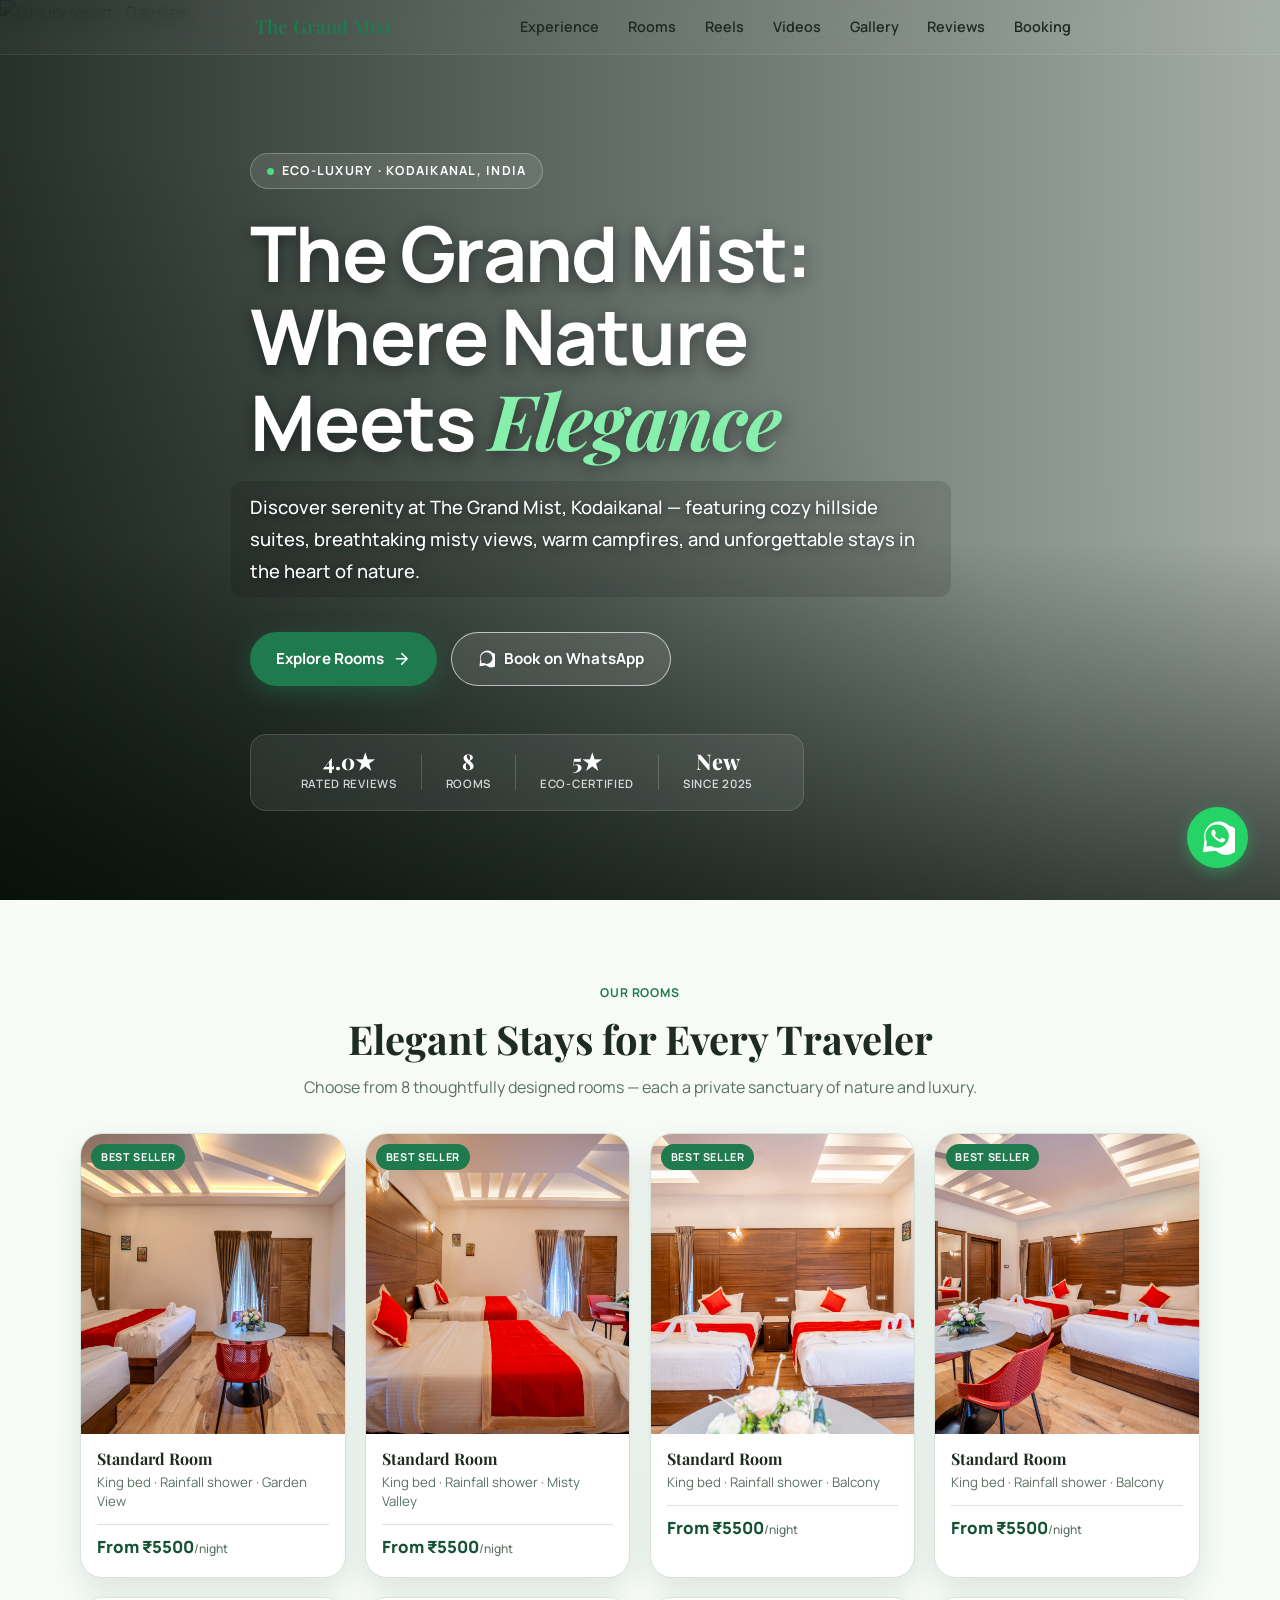
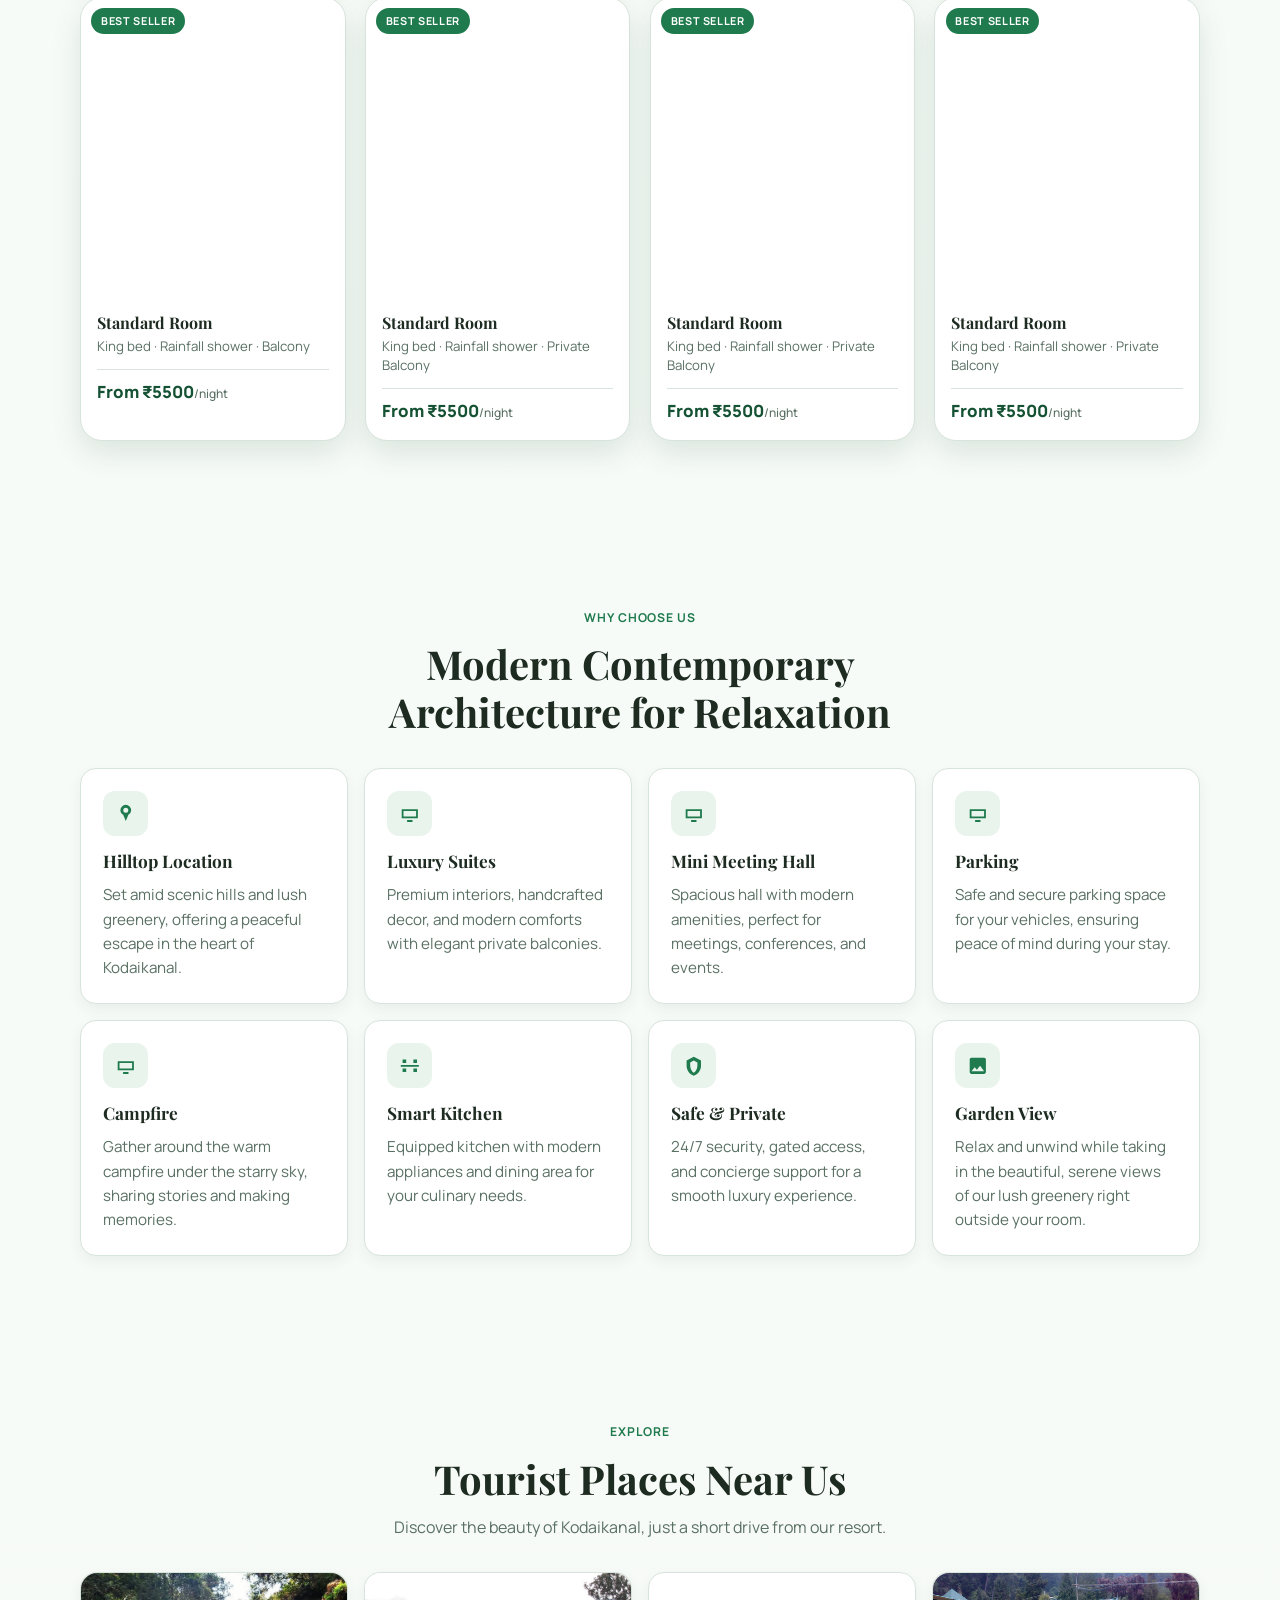
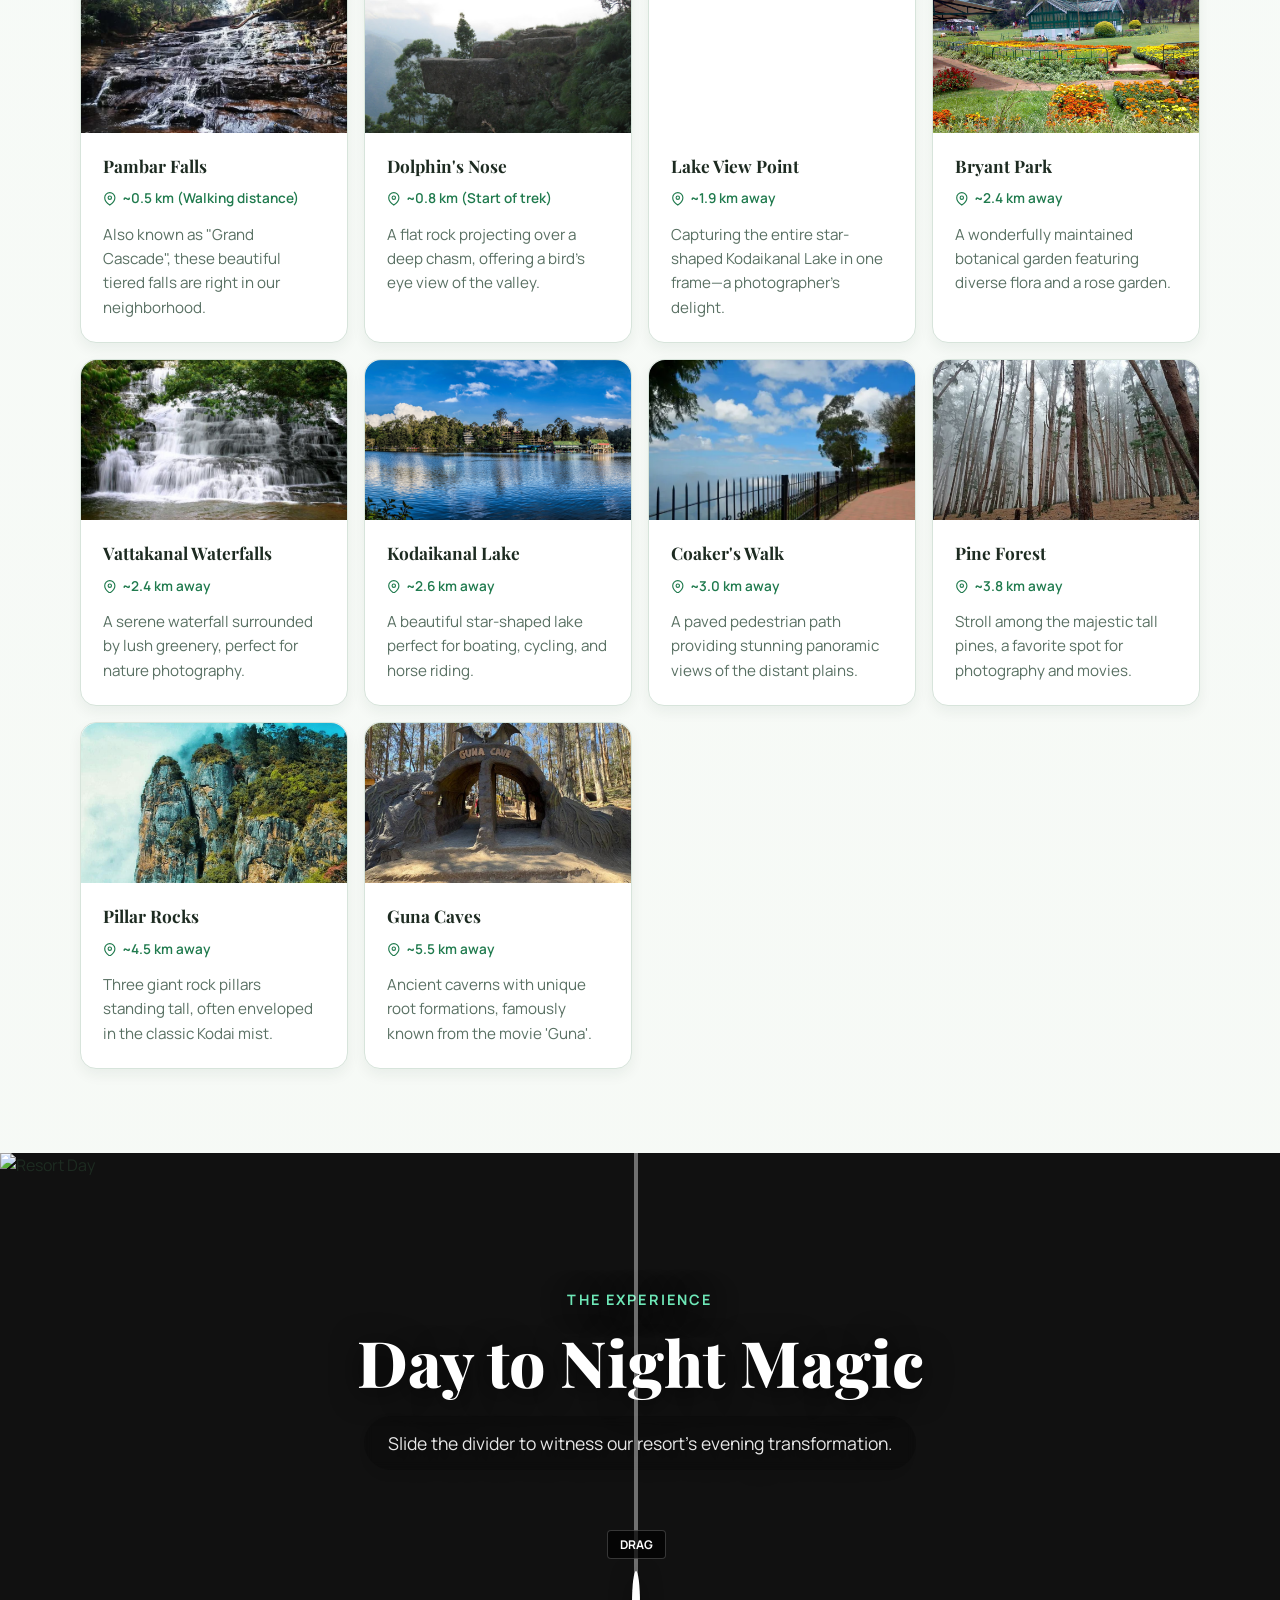
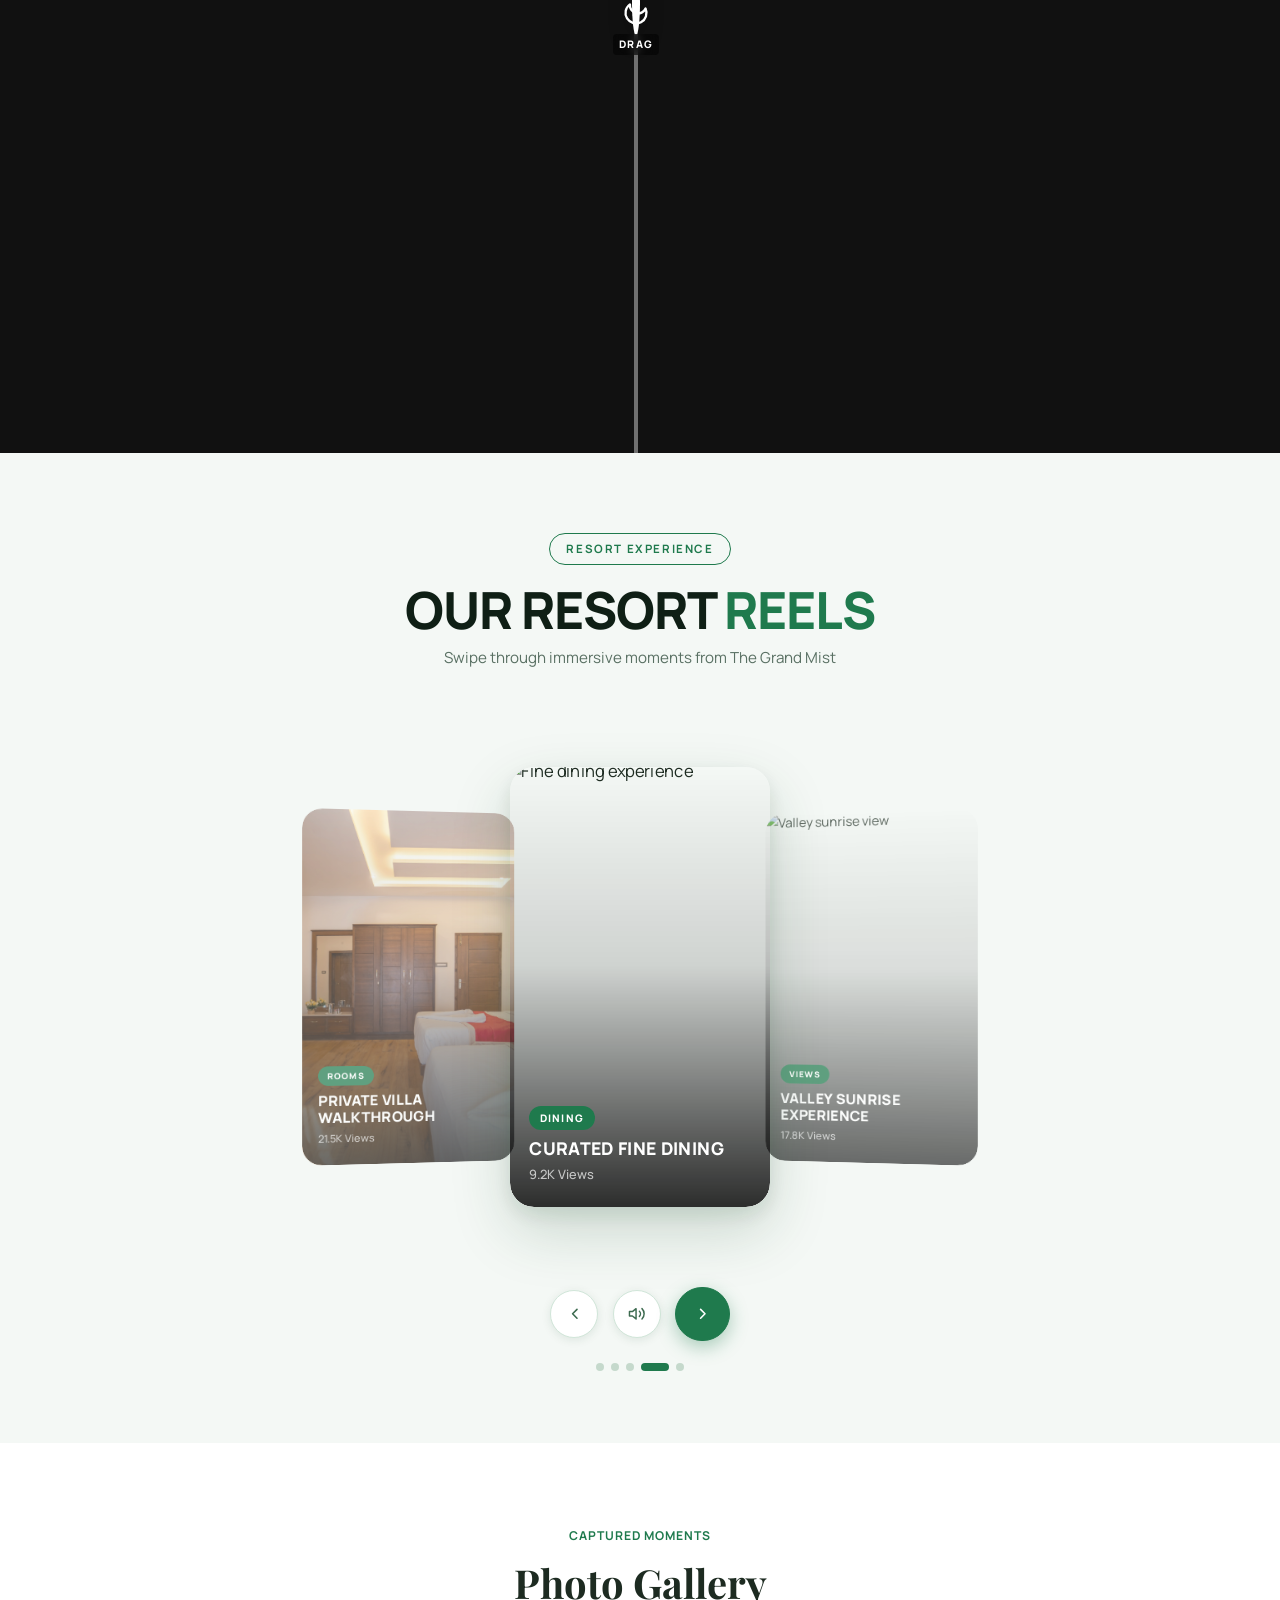
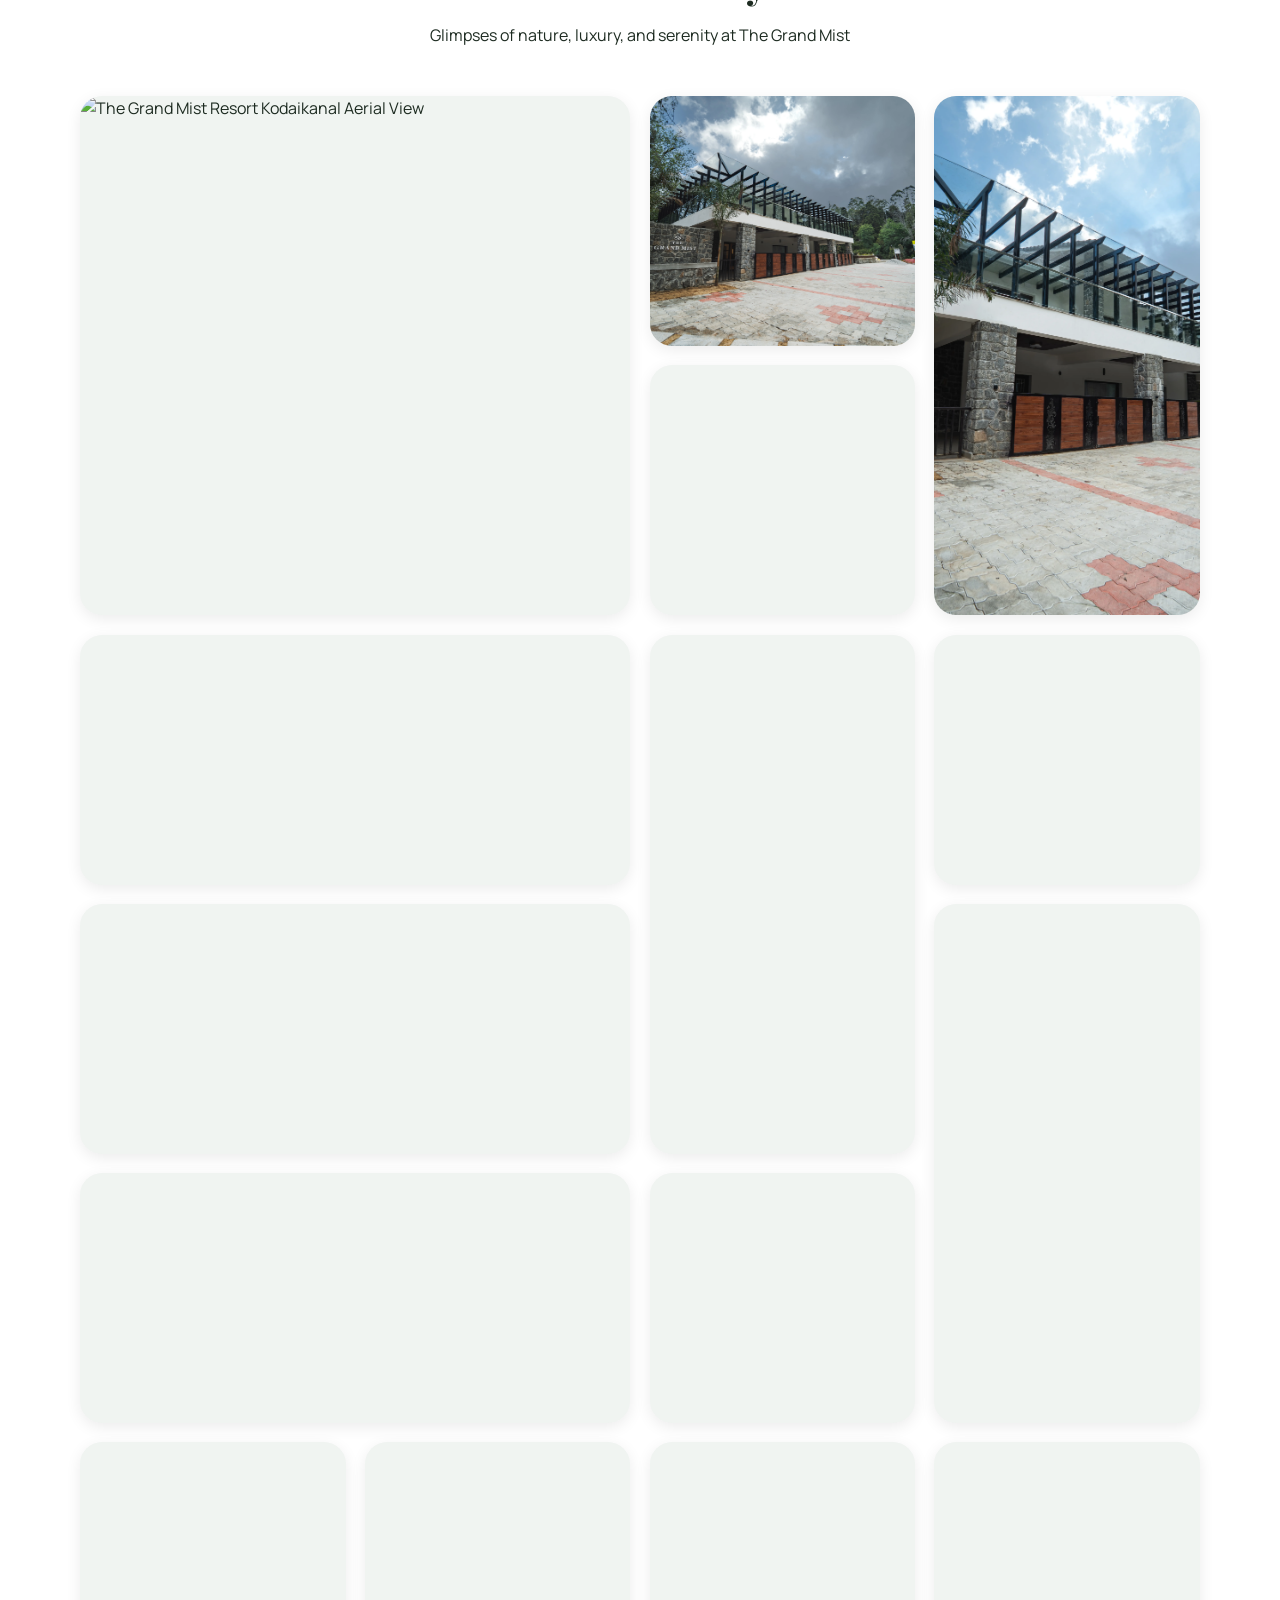
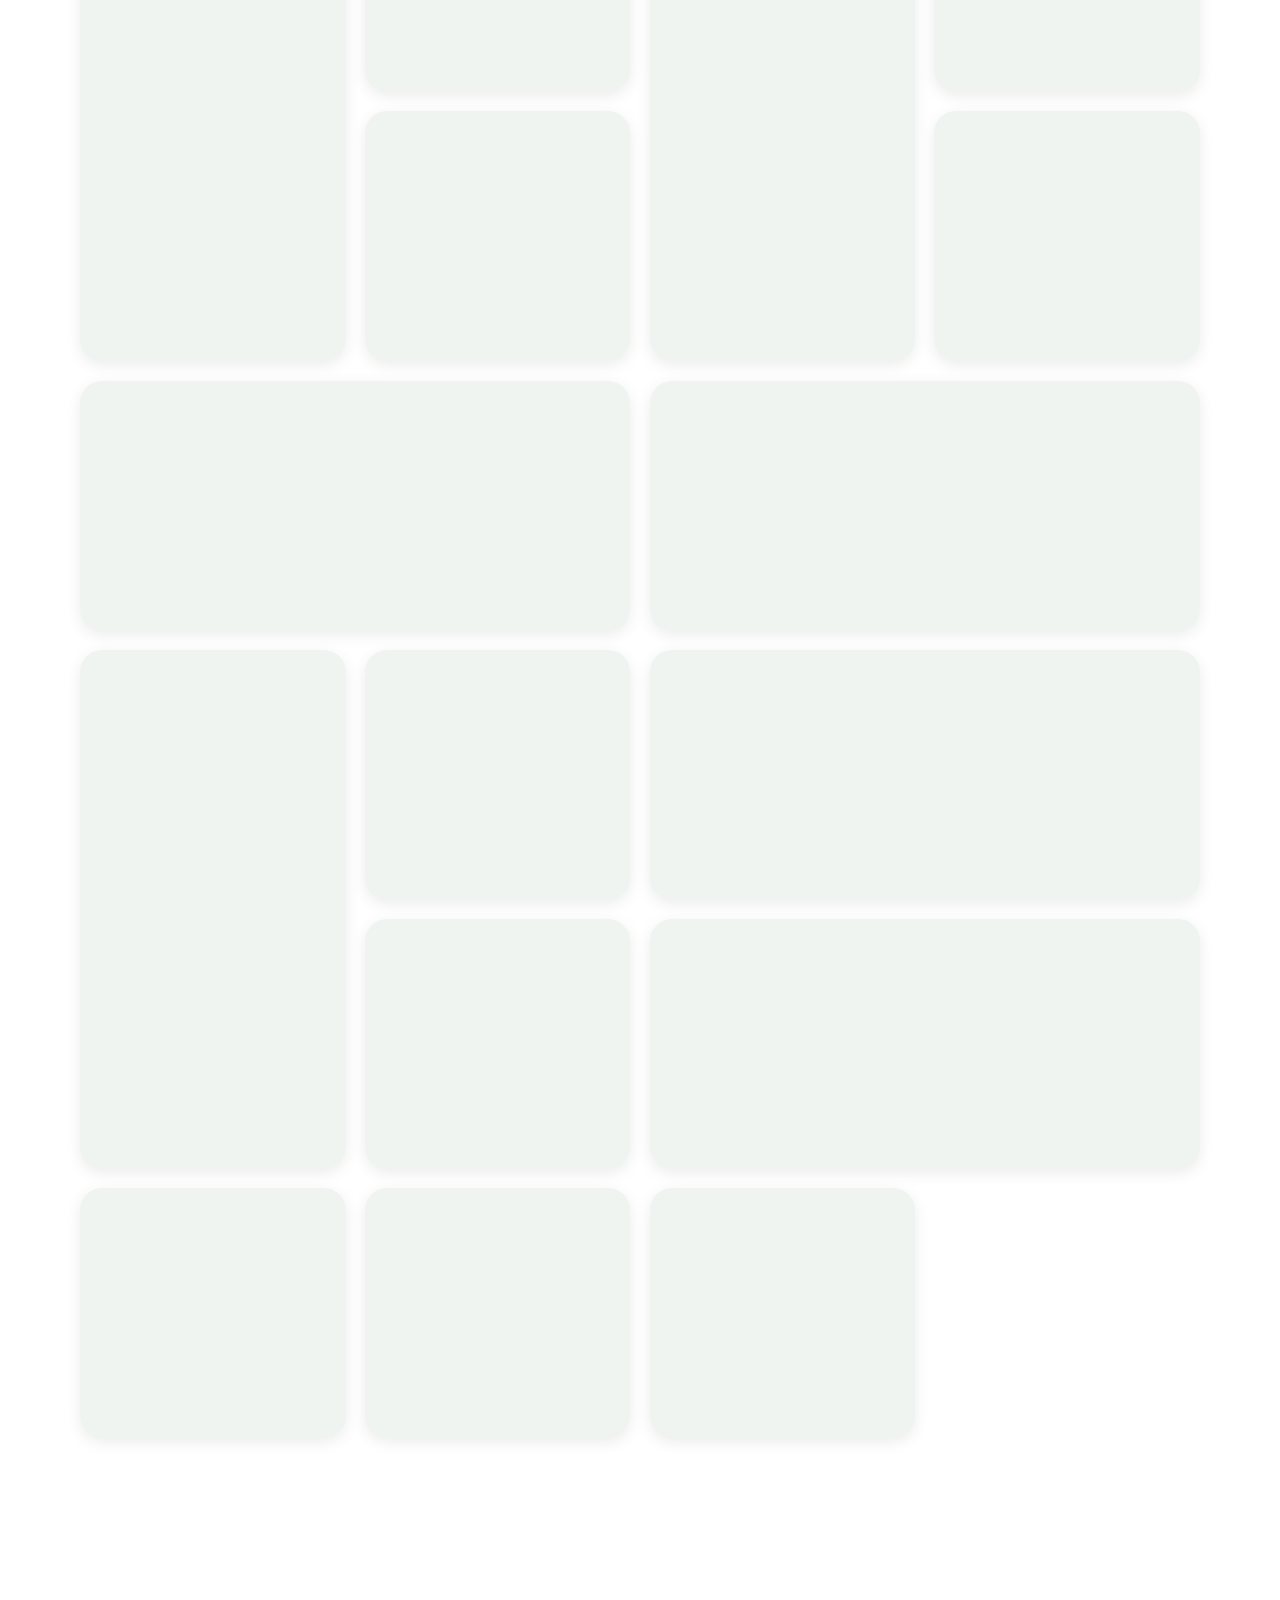
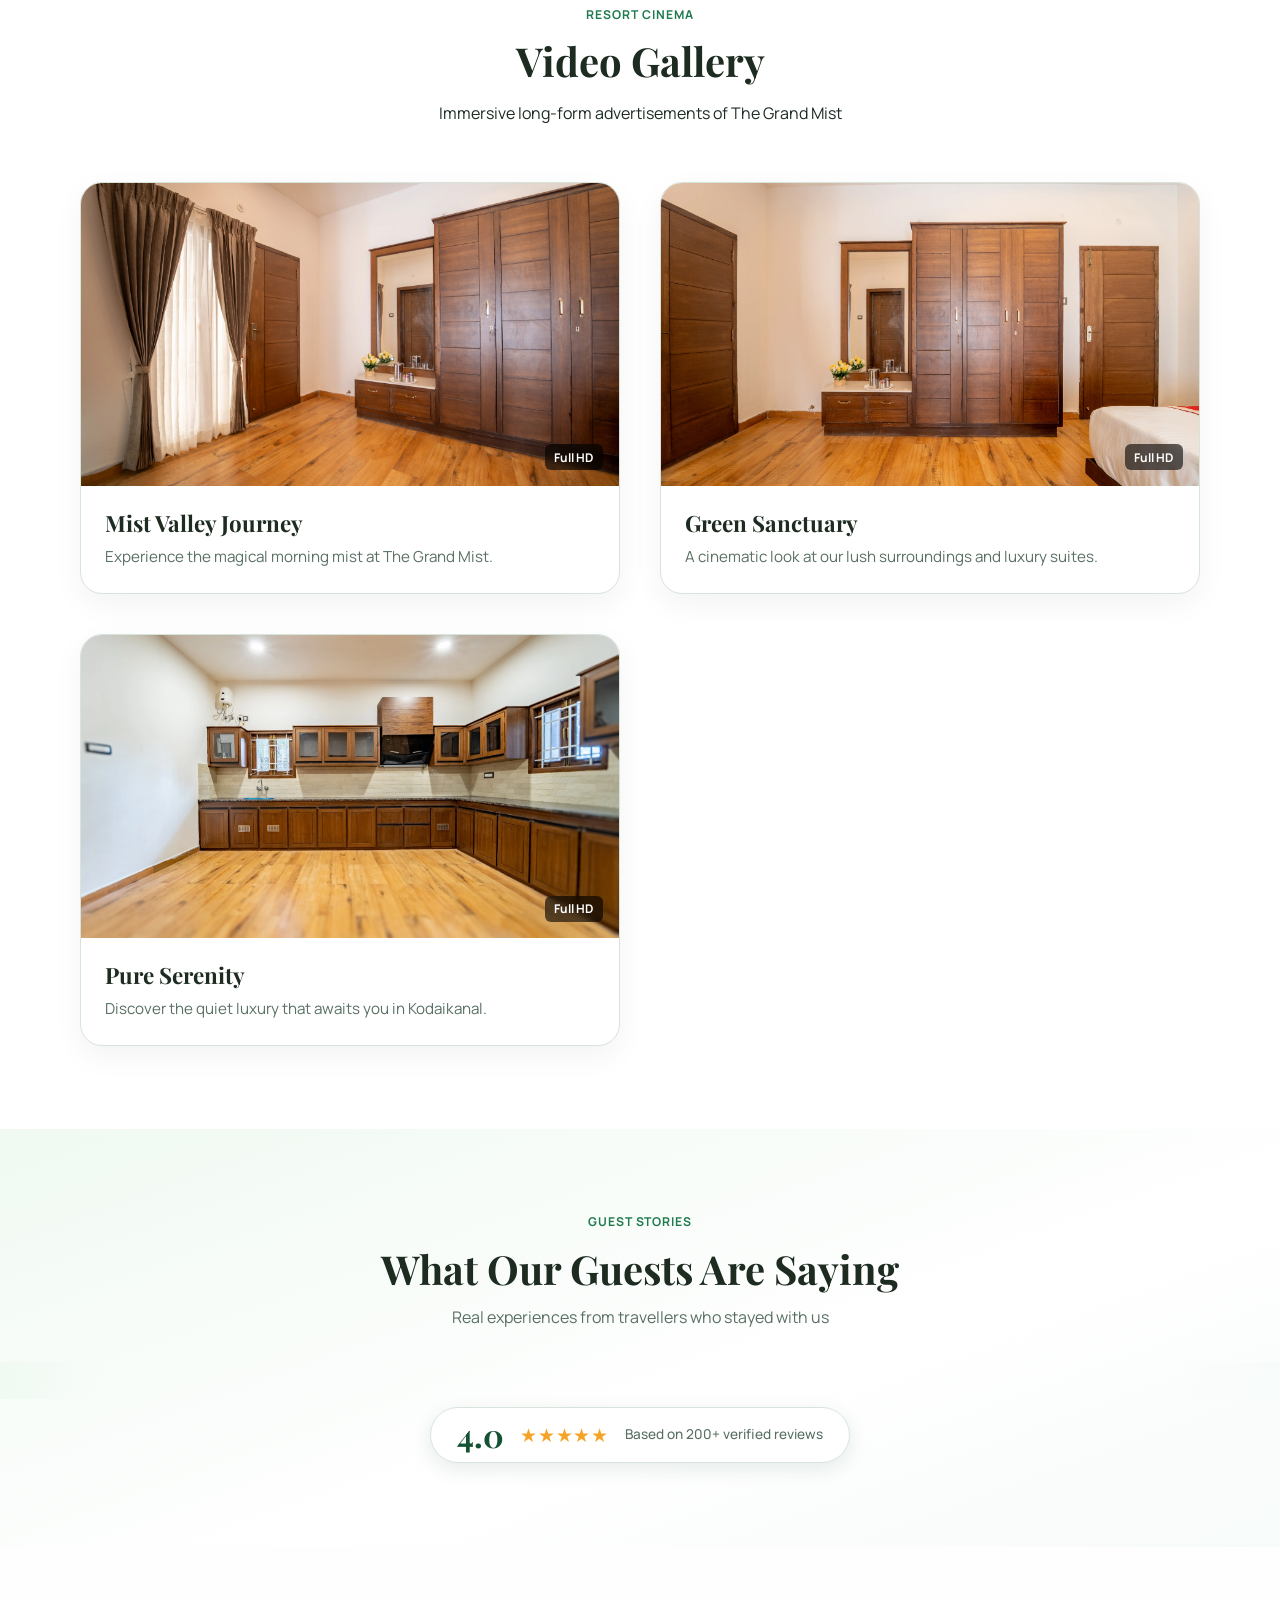
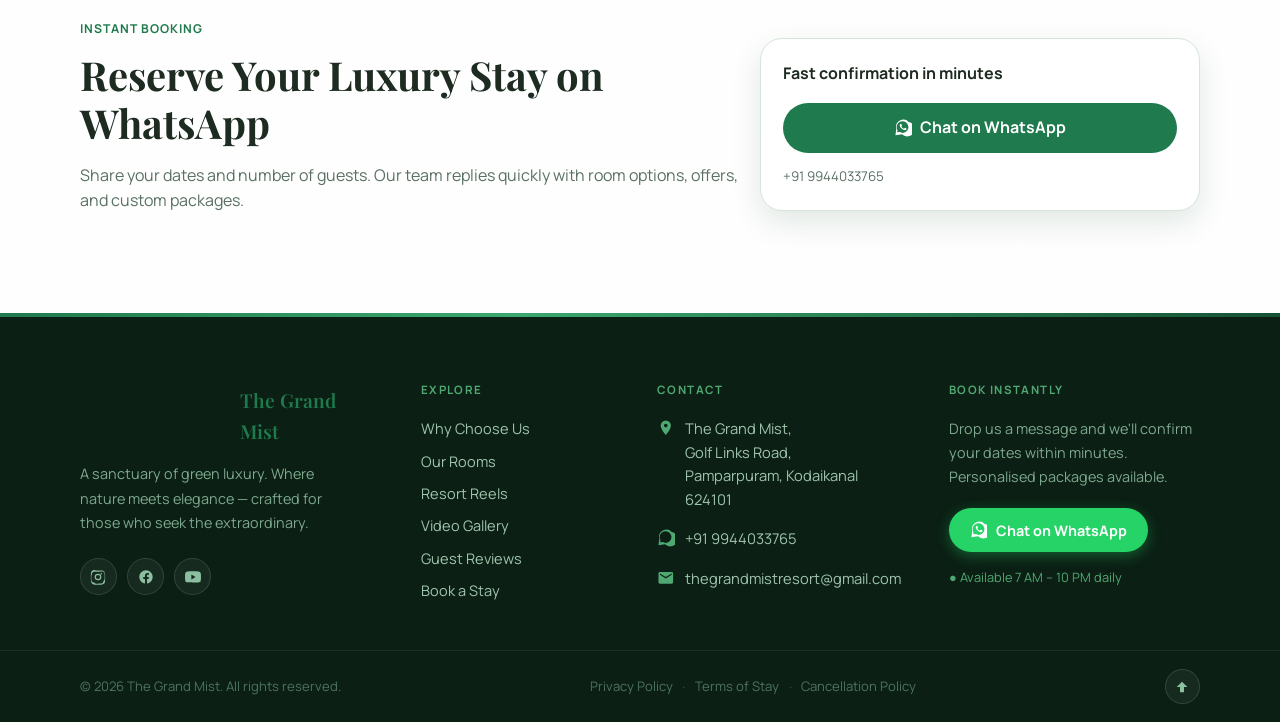
==== index.html @ f8c3c766 "favigon updated" ====
<!DOCTYPE html>
<html lang="en">

<head>
  <!-- Google tag (gtag.js) -->
  <script async src="https://www.googletagmanager.com/gtag/js?id=G-PKPFLFR0WB"></script>
  <script>
    window.dataLayer = window.dataLayer || [];
    function gtag(){dataLayer.push(arguments);}
    gtag('js', new Date());

    gtag('config', 'G-PKPFLFR0WB');
  </script>

  <!-- Favicons -->
  <link rel="apple-touch-icon" sizes="180x180" href="Assets/apple-touch-icon.png" />
  <link rel="icon" type="image/png" sizes="32x32" href="Assets/favicon-32x32.png" />
  <link rel="icon" type="image/png" sizes="16x16" href="Assets/favicon-16x16.png" />
  <link rel="shortcut icon" href="Assets/favicon.ico" />
  <link rel="manifest" href="Assets/site.webmanifest" />

  <meta charset="UTF-8" />
  <meta name="viewport" content="width=device-width, initial-scale=1.0" />
  <title>The Grand Mist | Luxury Eco-Resort in Kodaikanal</title>
  <meta name="description" content="Experience eco-luxury at The Grand Mist, a premium hilltop resort in Kodaikanal. Featuring misty valley views, cozy suites, and serene nature escapes. Book your stay today." />
  <meta name="keywords" content="luxury resort Kodaikanal, eco-luxury stay, hilltop resort India, The Grand Mist Kodaikanal, misty valley views, family resort Kodaikanal, best resort for couples" />
  <link rel="canonical" href="https://thegrandmist.com/" />

  <!-- Open Graph / Facebook -->
  <meta property="og:type" content="website" />
  <meta property="og:url" content="https://thegrandmist.com/" />
  <meta property="og:title" content="The Grand Mist | Luxury Eco-Resort in Kodaikanal" />
  <meta property="og:description" content="Experience eco-luxury at The Grand Mist, Kodaikanal. Misty valley views, cozy suites, and serene nature escapes." />
  <meta property="og:image" content="https://thegrandmist.com/Assets/home.JPG" />

  <!-- Twitter -->
  <meta property="twitter:card" content="summary_large_image" />
  <meta property="twitter:url" content="https://thegrandmist.com/" />
  <meta property="twitter:title" content="The Grand Mist | Luxury Eco-Resort in Kodaikanal" />
  <meta property="twitter:description" content="Experience eco-luxury at The Grand Mist, Kodaikanal. Misty valley views, cozy suites, and serene nature escapes." />
  <meta property="twitter:image" content="https://thegrandmist.com/Assets/home.JPG" />

  <!-- Structured Data: Resort -->
  <script type="application/ld+json">
  {
    "@context": "https://schema.org",
    "@type": "Resort",
    "name": "The Grand Mist",
    "image": "https://thegrandmist.com/Assets/home.JPG",
    "description": "Luxury eco-resort in Kodaikanal featuring misty valley views and cozy suites.",
    "address": {
      "@type": "PostalAddress",
      "streetAddress": "Golf Links Road, Pamparpuram",
      "addressLocality": "Kodaikanal",
      "addressRegion": "Tamil Nadu",
      "postalCode": "624101",
      "addressCountry": "IN"
    },
    "geo": {
      "@type": "GeoCoordinates",
      "latitude": 10.2312, 
      "longitude": 77.4937
    },
    "url": "https://thegrandmist.com/",
    "telephone": "+919944033765",
    "priceRange": "₹₹₹",
    "starRating": {
      "@type": "Rating",
      "ratingValue": "4.0"
    }
  }
  </script>

  <link rel="preconnect" href="https://fonts.googleapis.com" />
  <link rel="preconnect" href="https://fonts.gstatic.com" crossorigin />
  <!-- Preload critical assets -->
  <link rel="preload"
    href="https://fonts.googleapis.com/css2?family=Playfair+Display:wght@500;600;700&family=Manrope:wght@400;500;600;700&display=swap"
    as="style" />
  <link rel="preload" href="Assets/home.webp" as="image" imagesrcset="Assets/home-mobile.webp 600w, Assets/home.webp 1920w" imagesizes="100vw" fetchpriority="high" />
  <link
    href="https://fonts.googleapis.com/css2?family=Playfair+Display:wght@500;600;700&family=Manrope:wght@400;500;600;700&display=swap"
    rel="stylesheet" />
  <link rel="stylesheet" href="styles.css?v=1.1" />
</head>

<body>
  <!-- ===== /STICKY NAV ===== -->
  <!-- ===== STICKY NAV ===== -->
  <nav class="site-nav" id="siteNav" aria-label="Main navigation">
    <div class="container nav-inner">
      <a class="brand" href="#home">
        <div class="brand-mark">
          <picture>
            <source srcset="Assets/greenlogo.webp" type="image/webp">
            <img src="Assets/greenlogo.png" alt="The Grand Mist Logo" width="48" height="48">
          </picture>
        </div>
        <span class="brand-text">The Grand Mist</span>
      </a>
      <ul class="nav-links" id="navLinks">
        <li><a href="#features">Experience</a></li>
        <li><a href="#rooms">Rooms</a></li>
        <li><a href="#reels">Reels</a></li>
        <li><a href="#video-gallery">Videos</a></li>
        <li><a href="#gallery">Gallery</a></li>
        <li><a href="#reviews">Reviews</a></li>
        <li><a href="#booking">Booking</a></li>
      </ul>
      <div class="nav-actions">
        <button class="menu-toggle" id="menuToggle" aria-label="Open menu" aria-expanded="false">
          <span></span><span></span><span></span>
        </button>
      </div>
    </div>
  </nav>
  <!-- ===== /STICKY NAV ===== -->

  <header class="site-header" id="home">
    <section class="hero">
      <!-- Layered cinematic overlays -->
      <div class="hero-overlay-base"></div>
      <div class="hero-overlay-vignette"></div>

      <!-- Background Container -->
      <div class="hero-bg-container">
        <picture>
          <source media="(max-width: 600px)" srcset="Assets/home-mobile.webp" type="image/webp">
          <source srcset="Assets/home.webp" type="image/webp">
          <img class="hero-image" src="Assets/home.JPG" alt="Luxury resort - Day view" width="1920" height="1080"
            fetchpriority="high" decoding="async" />
        </picture>
      </div>

      <!-- Centered content -->
      <div class="container hero-content">

        <!-- Badge pill -->
        <div class="hero-badge" data-animate="fade-up" style="--delay:0s">
          <span class="hero-badge-dot"></span>
          Eco-Luxury · Kodaikanal, India
        </div>

        <!-- Headline -->
        <h1 data-animate="fade-up" style="--delay:0.12s">
          The Grand Mist: Where Nature<br>Meets <em>Elegance</em>
        </h1>

        <!-- Subheading -->
        <p class="hero-sub" data-animate="fade-up" style="--delay:0.24s">
          Discover serenity at The Grand Mist, Kodaikanal — featuring cozy hillside suites, breathtaking misty views,
          warm campfires, and unforgettable stays in the heart of nature.
        </p>

        <!-- CTAs -->
        <div class="hero-actions" data-animate="fade-up" style="--delay:0.36s">
          <a class="hero-btn hero-btn-primary" href="#rooms">
            Explore Rooms
            <svg viewBox="0 0 20 20" aria-hidden="true">
              <path d="M4 10h12M10 4l6 6-6 6" stroke="currentColor" stroke-width="1.8" stroke-linecap="round"
                stroke-linejoin="round" fill="none" />
            </svg>
          </a>
          <a class="hero-btn hero-btn-ghost"
            href="https://wa.me/919944033765?text=Hello%2C%20please%20share%20resort%20packages." target="_blank"
            rel="noopener noreferrer">
            <svg viewBox="0 0 24 24" aria-hidden="true">
              <path
                d="M20 4a10 10 0 0 0-16.9 9.3L2 22l8.9-1.1A10 10 0 1 0 20 4Zm-8 15a8 8 0 0 1-4.1-1.1l-.3-.2-3.3.4.4-3.2-.2-.3A8 8 0 1 1 12 19Z"
                fill="currentColor" />
            </svg>
            Book on WhatsApp
          </a>
        </div>

        <!-- Trust stats strip -->
        <div class="hero-stats" data-animate="fade-up" style="--delay:0.48s">
          <div class="hero-stat">
            <strong>4.0★</strong>
            <span>Rated Reviews</span>
          </div>
          <div class="hero-stat-divider"></div>
          <div class="hero-stat">
            <strong>8</strong>
            <span>Rooms</span>
          </div>
          <div class="hero-stat-divider"></div>
          <div class="hero-stat">
            <strong>5★</strong>
            <span>Eco-Certified</span>
          </div>
          <div class="hero-stat-divider"></div>
          <div class="hero-stat">
            <strong>New</strong>
            <span>Since 2025</span>
          </div>
        </div>
      </div>

      <!-- Scroll indicator -->
      <div class="hero-scroll" aria-hidden="true">
        <span class="scroll-line"></span>
        <span class="scroll-label">Scroll</span>
      </div>
    </section>
  </header>


  <main>
    <section class="section" id="rooms">
      <div class="container">
        <div class="section-heading">
          <p class="eyebrow green">Our Rooms</p>
          <h2>Elegant Stays for Every Traveler</h2>
          <p class="rooms-sub">Choose from 8 thoughtfully designed rooms — each a private sanctuary of nature and
            luxury.</p>
        </div>
        <div class="room-grid">

          <!-- Card 1 -->
          <article class="room-card" tabindex="0" role="button" aria-label="View Standard Room details"
            data-room='{"id":"1","name":"Standard Room","badge":"Best Seller","view":"Garden View · Ground Floor","price":"₹5500","desc":"A soothing retreat featuring premium interiors and handcrafted decor. Step out onto your private patio with a morning cup of tea as nature serenades you.","img":"Assets/ROOM 1/PIC .webp","extraImgs":["Assets/ROOM 2/PIC -10.webp"],"facilities":["King Bed","Rainfall Shower","Free Wi-Fi","Flat Screen TV","24h Room Service"],"guests":"2 Adults"}'>
            <div class="room-thumb">
              <img src="Assets/ROOM 1/PIC .webp" alt="Standard Room with Garden View at The Grand Mist Kodaikanal" width="400" height="300" loading="lazy"
                decoding="async" />
              <span class="room-badge">Best Seller</span>
              <div class="room-hover-cta">View Details →</div>
            </div>
            <div class="room-content">
              <h3>Standard Room</h3>
              <p>King bed · Rainfall shower · Garden View </p>
              <div class="room-footer"><span class="room-price">From ₹5500<small>/night</small></span></div>
            </div>
          </article>

          <!-- Card 2 -->
          <article class="room-card" tabindex="0" role="button" aria-label="View Standard Room details"
            data-room='{"id":"2","name":"Standard Room","badge":"Best Seller","view":"Misty Valley","price":"₹5500","desc":"Wake to golden light and serene surroundings. This room features premium bedding, a sumptuous king bed, and curated local artwork on every wall.","img":"Assets/ROOM 1/PIC -2.webp","extraImgs":["Assets/ROOM 2/PIC -11.webp"],"facilities":["King Bed","Rainfall Shower","Free Wi-Fi","Flat Screen TV","24h Room Service"],"guests":"2 Adults"}'>
            <div class="room-thumb">
              <img src="Assets/ROOM 1/PIC -2.webp" alt="Luxury Standard Room with Misty Valley View at The Grand Mist" width="400" height="300" loading="lazy"
                decoding="async" />
              <span class="room-badge">Best Seller</span>
              <div class="room-hover-cta">View Details →</div>
            </div>
            <div class="room-content">
              <h3>Standard Room</h3>
              <p>King bed · Rainfall shower · Misty Valley</p>
              <div class="room-footer"><span class="room-price">From ₹5500<small>/night</small></span></div>
            </div>
          </article>

          <!-- Card 3 -->
          <article class="room-card" tabindex="0" role="button" aria-label="View Standard Room details"
            data-room='{"id":"3","name":"Standard Room","badge":"Best Seller","view":"Mountain View","price":"₹5500","desc":"Our signature luxury retreat. A sprawling room with a separate living area and a private balcony — designed to offer the ultimate in relaxation and comfort.","img":"Assets/ROOM 1/PIC -3.webp","extraImgs":["Assets/ROOM 2/PIC -12.webp"],"facilities":["King Bed","Rainfall Shower","Free Wi-Fi","Flat Screen TV","24h Room Service","Balcony"],"guests":"2 Adults"}'>
            <div class="room-thumb">
              <img src="Assets/ROOM 1/PIC -3.webp" alt="Standard Room with Balcony and Mountain View at The Grand Mist" width="400" height="300" loading="lazy"
                decoding="async" />
              <span class="room-badge">Best Seller</span>
              <div class="room-hover-cta">View Details →</div>
            </div>
            <div class="room-content">
              <h3>Standard Room</h3>
              <p>King bed · Rainfall shower · Balcony</p>
              <div class="room-footer"><span class="room-price">From ₹5500<small>/night</small></span></div>
            </div>
          </article>

          <!-- Card 4 -->
          <article class="room-card" tabindex="0" role="button" aria-label="View Standard Room details"
            data-room='{"id":"4","name":"Standard Room","badge":"Best Seller","view":"Mountain View","price":"₹5500","desc":"Nestled in a serene corner of the resort, this room features elegant wooden interiors and a private balcony to bring you closer to nature.","img":"Assets/ROOM 1/PIC -4.webp","extraImgs":["Assets/ROOM 2/PIC -13.webp"],"facilities":["King Bed","Rainfall Shower","Free Wi-Fi","Flat Screen TV","24h Room Service","Balcony"],"guests":"2 Adults"}'>
            <div class="room-thumb">
              <img src="Assets/ROOM 1/PIC -4.webp" alt="Cozy Standard Room with Mountain View at The Grand Mist Resort" width="400" height="300" loading="lazy"
                decoding="async" />
              <span class="room-badge">Best Seller</span>
              <div class="room-hover-cta">View Details →</div>
            </div>
            <div class="room-content">
              <h3>Standard Room</h3>
              <p>King bed · Rainfall shower · Balcony</p>
              <div class="room-footer"><span class="room-price">From ₹5500<small>/night</small></span></div>
            </div>
          </article>

          <!-- Card 5 -->
          <article class="room-card" tabindex="0" role="button" aria-label="View Standard Room details"
            data-room='{"id":"5","name":"Standard Room","badge":"Best Seller","view":"Mountain View","price":"₹5500","desc":"Step from your room onto a balcony overlooking our serene landscape. Watch the mist rise at dawn from your private lounge area.","img":"Assets/ROOM 1/PIC -5.webp","extraImgs":["Assets/ROOM 2/PIC -14.webp"],"facilities":["King Bed","Rainfall Shower","Free Wi-Fi","Flat Screen TV","24h Room Service","Balcony"],"guests":"2 Adults"}'>
            <div class="room-thumb">
              <img src="Assets/ROOM 1/PIC -5.webp" alt="Elegant Standard Room with Private Balcony in Kodaikanal" width="400" height="300" loading="lazy"
                decoding="async" />
              <span class="room-badge">Best Seller</span>
              <div class="room-hover-cta">View Details →</div>
            </div>
            <div class="room-content">
              <h3>Standard Room</h3>
              <p>King bed · Rainfall shower · Balcony</p>
              <div class="room-footer"><span class="room-price">From ₹5500<small>/night</small></span></div>
            </div>
          </article>

          <!-- Card 6 -->
          <article class="room-card" tabindex="0" role="button" aria-label="View Standard Room details"
            data-room='{"id":"6","name":"Standard Room","badge":"Best Seller","view":"Panoramic View","price":"₹5500","desc":"A dream retreat elevated for luxury living. Offers panoramic views of the resort and a unique stargazing skylight over the bed, with a private balcony.","img":"Assets/ROOM 1/PIC -6.webp","facilities":["King Bed","Rainfall Shower","Free Wi-Fi","Flat Screen TV","24h Room Service","Private Balcony"],"guests":"2 Adults"}'>
            <div class="room-thumb">
              <img src="Assets/ROOM 1/PIC -6.webp" alt="Standard Room" width="400" height="300" loading="lazy"
                decoding="async" />
              <span class="room-badge">Best Seller</span>
              <div class="room-hover-cta">View Details →</div>
            </div>
            <div class="room-content">
              <h3>Standard Room</h3>
              <p>King bed · Rainfall shower · Private Balcony</p>
              <div class="room-footer"><span class="room-price">From ₹5500<small>/night</small></span></div>
            </div>
          </article>

          <!-- Card 7 -->
          <article class="room-card" tabindex="0" role="button" aria-label="View Standard Room details"
            data-room='{"id":"7","name":"Standard Room","badge":"Best Seller","view":"Forest View","price":"₹5500","desc":"Inspired by Indias royal havelis, this room blends traditional furniture and textiles with modern comforts for a culturally immersive stay with a private balcony.","img":"Assets/ROOM 2/PIC -8.webp","facilities":["King Bed","Rainfall Shower","Free Wi-Fi","Flat Screen TV","24h Room Service","Private Balcony"],"guests":"2 Adults"}'>
            <div class="room-thumb">
              <img src="Assets/ROOM 2/PIC -8.webp" alt="Standard Room with Forest View and Private Balcony" width="400" height="300" loading="lazy"
                decoding="async" />
              <span class="room-badge">Best Seller</span>
              <div class="room-hover-cta">View Details →</div>
            </div>
            <div class="room-content">
              <h3>Standard Room</h3>
              <p>King bed · Rainfall shower · Private Balcony</p>
              <div class="room-footer"><span class="room-price">From ₹5500<small>/night</small></span></div>
            </div>
          </article>

          <!-- Card 8 -->
          <article class="room-card" tabindex="0" role="button" aria-label="View Standard Room details"
            data-room='{"id":"8","name":"Standard Room","badge":"Best Seller","view":"Exclusive High Point","price":"₹5500","desc":"Perched at the highest point of the resort, this room offers a sanctuary of peace and sophistication. Experience pure exclusivity with your own private balcony.","img":"Assets/ROOM 2/PIC -9.webp","facilities":["King Bed","Rainfall Shower","Free Wi-Fi","Flat Screen TV","24h Room Service","Private Balcony"],"guests":"2 Adults"}'>
            <div class="room-thumb">
              <img src="Assets/ROOM 2/PIC -9.webp" alt="Standard Room" width="400" height="300" loading="lazy"
                decoding="async" />
              <span class="room-badge">Best Seller</span>
              <div class="room-hover-cta">View Details →</div>
            </div>
            <div class="room-content">
              <h3>Standard Room</h3>
              <p>King bed · Rainfall shower · Private Balcony</p>
              <div class="room-footer"><span class="room-price">From ₹5500<small>/night</small></span></div>
            </div>
          </article>

        </div>
      </div>
    </section>
    <section class="section section-alt" id="features">
      <div class="container">
        <div class="section-heading">
          <p class="eyebrow green">Why Choose Us</p>
          <h2>Modern Contemporary Architecture for Relaxation</h2>
        </div>
        <div class="feature-grid">
          <article class="feature-card">
            <span class="icon-wrap">
              <svg viewBox="0 0 24 24" aria-hidden="true">
                <path
                  d="M12 2a6 6 0 0 0-6 6c0 2.2 1.3 4.1 3.1 5l2.9 7 2.9-7A5.99 5.99 0 0 0 18 8a6 6 0 0 0-6-6Zm0 3.2A2.8 2.8 0 1 1 9.2 8 2.8 2.8 0 0 1 12 5.2Z" />
              </svg>
            </span>
            <h3>Hilltop Location</h3>
            <p>Set amid scenic hills and lush greenery, offering a peaceful escape in the heart of Kodaikanal.</p>
          </article>
          <article class="feature-card">
            <span class="icon-wrap">
              <svg viewBox="0 0 24 24" aria-hidden="true">
                <path d="M3 7h18v10H3V7Zm2 2v6h14V9H5Zm4 10h6v2H9v-2Z" />
              </svg>
            </span>
            <h3>Luxury Suites</h3>
            <p>Premium interiors, handcrafted decor, and modern comforts with elegant private balconies.</p>
          </article>
          <article class="feature-card">
            <span class="icon-wrap">
              <svg viewBox="0 0 24 24" aria-hidden="true">
                <path d="M3 7h18v10H3V7Zm2 2v6h14V9H5Zm4 10h6v2H9v-2Z" />
              </svg>
            </span>
            <h3>Mini Meeting Hall</h3>
            <p>Spacious hall with modern amenities, perfect for meetings, conferences, and events.</p>
          </article>
          <article class="feature-card">
            <span class="icon-wrap">
              <svg viewBox="0 0 24 24" aria-hidden="true">
                <path d="M3 7h18v10H3V7Zm2 2v6h14V9H5Zm4 10h6v2H9v-2Z" />
              </svg>
            </span>
            <h3>Parking</h3>
            <p>Safe and secure parking space for your vehicles, ensuring peace of mind during your stay.</p>
          </article>
          <article class="feature-card">
            <span class="icon-wrap">
              <svg viewBox="0 0 24 24" aria-hidden="true">
                <path d="M3 7h18v10H3V7Zm2 2v6h14V9H5Zm4 10h6v2H9v-2Z" />
              </svg>
            </span>
            <h3>Campfire</h3>
            <p>Gather around the warm campfire under the starry sky, sharing stories and making memories.</p>
          </article>

          <article class="feature-card">
            <span class="icon-wrap">
              <svg viewBox="0 0 24 24" aria-hidden="true">
                <path d="M2 11h20v2H2v-2Zm2-6h4v4H4V5Zm12 0h4v4h-4V5ZM4 15h4v4H4v-4Zm12 0h4v4h-4v-4Z" />
              </svg>
            </span>
            <h3>Smart Kitchen</h3>
            <p>Equipped kitchen with modern appliances and dining area for your culinary needs.</p>
          </article>
          <article class="feature-card">
            <span class="icon-wrap">
              <svg viewBox="0 0 24 24" aria-hidden="true">
                <path
                  d="M12 2 4 6v6c0 5 3.4 9.7 8 11 4.6-1.3 8-6 8-11V6l-8-4Zm0 4.2 4 2v3.8c0 3.3-2 6.7-4 7.8-2-1.1-4-4.5-4-7.8V8.2l4-2Z" />
              </svg>
            </span>
            <h3>Safe & Private</h3>
            <p>24/7 security, gated access, and concierge support for a smooth luxury experience.</p>
          </article>
          <article class="feature-card">
            <span class="icon-wrap">
              <svg viewBox="0 0 24 24" aria-hidden="true">
                <path
                  d="M21 19V5c0-1.1-.9-2-2-2H5c-1.1 0-2 .9-2 2v14c0 1.1.9 2 2 2h14c1.1 0 2-.9 2-2zM8.5 13.5l2.5 3.01L14.5 12l4.5 6H5l3.5-4.5z" />
              </svg>
            </span>
            <h3>Garden View</h3>
            <p>Relax and unwind while taking in the beautiful, serene views of our lush greenery right outside your
              room.</p>
          </article>
        </div>
      </div>
    </section>


    <section class="section" id="tourist-places">
      <div class="container">
        <div class="section-heading">
          <p class="eyebrow green">Explore</p>
          <h2>Tourist Places Near Us</h2>
          <p class="rooms-sub">Discover the beauty of Kodaikanal, just a short drive from our resort.</p>
        </div>
        <div class="feature-grid">
          <!-- Card 1: Pambar Falls -->
          <article class="feature-card has-img" style="padding: 0; display: flex; flex-direction: column;">
            <div style="height: 160px; overflow: hidden; border-radius: var(--radius-md) var(--radius-md) 0 0;">
              <img src="Assets/pampar water falls.jpg" alt="Pambar Falls" width="300" height="160" loading="lazy"
                decoding="async" style="width: 100%; height: 100%; object-fit: cover;">
            </div>
            <div style="padding: 1.4rem;">
              <h3>Pambar Falls</h3>
              <span
                style="font-size: 0.85rem; color: #1f7a4d; font-weight: 600; display: flex; align-items: center; gap: 0.3rem; margin-bottom: 0.8rem;">
                <svg width="1em" height="1em" viewBox="0 0 24 24" fill="none" stroke="currentColor" stroke-width="2">
                  <path d="M21 10c0 7-9 13-9 13s-9-6-9-13a9 9 0 0 1 18 0z"></path>
                  <circle cx="12" cy="10" r="3"></circle>
                </svg>
                ~0.5 km (Walking distance)
              </span>
              <p>Also known as "Grand Cascade", these beautiful tiered falls are right in our neighborhood.</p>
            </div>
          </article>

          <!-- Card 2: Dolphin's Nose -->
          <article class="feature-card has-img" style="padding: 0; display: flex; flex-direction: column;">
            <div style="height: 160px; overflow: hidden; border-radius: var(--radius-md) var(--radius-md) 0 0;">
              <img src="Assets/Dolphin Nose.jpg" alt="Dolphin's Nose" width="300" height="160" loading="lazy"
                decoding="async" style="width: 100%; height: 100%; object-fit: cover;">
            </div>
            <div style="padding: 1.4rem;">
              <h3>Dolphin's Nose</h3>
              <span
                style="font-size: 0.85rem; color: #1f7a4d; font-weight: 600; display: flex; align-items: center; gap: 0.3rem; margin-bottom: 0.8rem;">
                <svg width="1em" height="1em" viewBox="0 0 24 24" fill="none" stroke="currentColor" stroke-width="2">
                  <path d="M21 10c0 7-9 13-9 13s-9-6-9-13a9 9 0 0 1 18 0z"></path>
                  <circle cx="12" cy="10" r="3"></circle>
                </svg>
                ~0.8 km (Start of trek)
              </span>
              <p>A flat rock projecting over a deep chasm, offering a bird's eye view of the valley.</p>
            </div>
          </article>

          <!-- Card 3: Lake View Point -->
          <article class="feature-card has-img" style="padding: 0; display: flex; flex-direction: column;">
            <div style="height: 160px; overflow: hidden; border-radius: var(--radius-md) var(--radius-md) 0 0;">
              <img src="Assets/lake view point.jpg" alt="Lake View Point" width="300" height="160" loading="lazy"
                decoding="async" style="width: 100%; height: 100%; object-fit: cover;">
            </div>
            <div style="padding: 1.4rem;">
              <h3>Lake View Point</h3>
              <span
                style="font-size: 0.85rem; color: #1f7a4d; font-weight: 600; display: flex; align-items: center; gap: 0.3rem; margin-bottom: 0.8rem;">
                <svg width="1em" height="1em" viewBox="0 0 24 24" fill="none" stroke="currentColor" stroke-width="2">
                  <path d="M21 10c0 7-9 13-9 13s-9-6-9-13a9 9 0 0 1 18 0z"></path>
                  <circle cx="12" cy="10" r="3"></circle>
                </svg>
                ~1.9 km away
              </span>
              <p>Capturing the entire star-shaped Kodaikanal Lake in one frame—a photographer's delight.</p>
            </div>
          </article>

          <!-- Card 4: Bryant Park -->
          <article class="feature-card has-img" style="padding: 0; display: flex; flex-direction: column;">
            <div style="height: 160px; overflow: hidden; border-radius: var(--radius-md) var(--radius-md) 0 0;">
              <img src="Assets/park.jpg" alt="Bryant Park" style="width: 100%; height: 100%; object-fit: cover;">
            </div>
            <div style="padding: 1.4rem;">
              <h3>Bryant Park</h3>
              <span
                style="font-size: 0.85rem; color: #1f7a4d; font-weight: 600; display: flex; align-items: center; gap: 0.3rem; margin-bottom: 0.8rem;">
                <svg width="1em" height="1em" viewBox="0 0 24 24" fill="none" stroke="currentColor" stroke-width="2">
                  <path d="M21 10c0 7-9 13-9 13s-9-6-9-13a9 9 0 0 1 18 0z"></path>
                  <circle cx="12" cy="10" r="3"></circle>
                </svg>
                ~2.4 km away
              </span>
              <p>A wonderfully maintained botanical garden featuring diverse flora and a rose garden.</p>
            </div>
          </article>

          <!-- Card 5: Vattakanal Waterfalls -->
          <article class="feature-card has-img" style="padding: 0; display: flex; flex-direction: column;">
            <div style="height: 160px; overflow: hidden; border-radius: var(--radius-md) var(--radius-md) 0 0;">
              <img src="Assets/vattakanal-falls-kodaikanal.jpg" alt="Vattakanal Waterfalls"
                style="width: 100%; height: 100%; object-fit: cover;">
            </div>
            <div style="padding: 1.4rem;">
              <h3>Vattakanal Waterfalls</h3>
              <span
                style="font-size: 0.85rem; color: #1f7a4d; font-weight: 600; display: flex; align-items: center; gap: 0.3rem; margin-bottom: 0.8rem;">
                <svg width="1em" height="1em" viewBox="0 0 24 24" fill="none" stroke="currentColor" stroke-width="2">
                  <path d="M21 10c0 7-9 13-9 13s-9-6-9-13a9 9 0 0 1 18 0z"></path>
                  <circle cx="12" cy="10" r="3"></circle>
                </svg>
                ~2.4 km away
              </span>
              <p>A serene waterfall surrounded by lush greenery, perfect for nature photography.</p>
            </div>
          </article>

          <!-- Card 6: Kodaikanal Lake -->
          <article class="feature-card has-img" style="padding: 0; display: flex; flex-direction: column;">
            <div style="height: 160px; overflow: hidden; border-radius: var(--radius-md) var(--radius-md) 0 0;">
              <img src="Assets/lake.jpg" alt="Kodaikanal Lake" style="width: 100%; height: 100%; object-fit: cover;">
            </div>
            <div style="padding: 1.4rem;">
              <h3>Kodaikanal Lake</h3>
              <span
                style="font-size: 0.85rem; color: #1f7a4d; font-weight: 600; display: flex; align-items: center; gap: 0.3rem; margin-bottom: 0.8rem;">
                <svg width="1em" height="1em" viewBox="0 0 24 24" fill="none" stroke="currentColor" stroke-width="2">
                  <path d="M21 10c0 7-9 13-9 13s-9-6-9-13a9 9 0 0 1 18 0z"></path>
                  <circle cx="12" cy="10" r="3"></circle>
                </svg>
                ~2.6 km away
              </span>
              <p>A beautiful star-shaped lake perfect for boating, cycling, and horse riding.</p>
            </div>
          </article>

          <!-- Card 7: Coaker's Walk -->
          <article class="feature-card has-img" style="padding: 0; display: flex; flex-direction: column;">
            <div style="height: 160px; overflow: hidden; border-radius: var(--radius-md) var(--radius-md) 0 0;">
              <img src="Assets/coakers-walk.webp" alt="Coaker's Walk"
                style="width: 100%; height: 100%; object-fit: cover;">
            </div>
            <div style="padding: 1.4rem;">
              <h3>Coaker's Walk</h3>
              <span
                style="font-size: 0.85rem; color: #1f7a4d; font-weight: 600; display: flex; align-items: center; gap: 0.3rem; margin-bottom: 0.8rem;">
                <svg width="1em" height="1em" viewBox="0 0 24 24" fill="none" stroke="currentColor" stroke-width="2">
                  <path d="M21 10c0 7-9 13-9 13s-9-6-9-13a9 9 0 0 1 18 0z"></path>
                  <circle cx="12" cy="10" r="3"></circle>
                </svg>
                ~3.0 km away
              </span>
              <p>A paved pedestrian path providing stunning panoramic views of the distant plains.</p>
            </div>
          </article>

          <!-- Card 8: Pine Forest -->
          <article class="feature-card has-img" style="padding: 0; display: flex; flex-direction: column;">
            <div style="height: 160px; overflow: hidden; border-radius: var(--radius-md) var(--radius-md) 0 0;">
              <img src="Assets/pine-forest.jpg" alt="Pine Forest" style="width: 100%; height: 100%; object-fit: cover;">
            </div>
            <div style="padding: 1.4rem;">
              <h3>Pine Forest</h3>
              <span
                style="font-size: 0.85rem; color: #1f7a4d; font-weight: 600; display: flex; align-items: center; gap: 0.3rem; margin-bottom: 0.8rem;">
                <svg width="1em" height="1em" viewBox="0 0 24 24" fill="none" stroke="currentColor" stroke-width="2">
                  <path d="M21 10c0 7-9 13-9 13s-9-6-9-13a9 9 0 0 1 18 0z"></path>
                  <circle cx="12" cy="10" r="3"></circle>
                </svg>
                ~3.8 km away
              </span>
              <p>Stroll among the majestic tall pines, a favorite spot for photography and movies.</p>
            </div>
          </article>

          <!-- Card 9: Pillar Rocks -->
          <article class="feature-card has-img" style="padding: 0; display: flex; flex-direction: column;">
            <div style="height: 160px; overflow: hidden; border-radius: var(--radius-md) var(--radius-md) 0 0;">
              <img src="Assets/pillar rock.jpg" alt="Pillar Rocks"
                style="width: 100%; height: 100%; object-fit: cover;">
            </div>
            <div style="padding: 1.4rem;">
              <h3>Pillar Rocks</h3>
              <span
                style="font-size: 0.85rem; color: #1f7a4d; font-weight: 600; display: flex; align-items: center; gap: 0.3rem; margin-bottom: 0.8rem;">
                <svg width="1em" height="1em" viewBox="0 0 24 24" fill="none" stroke="currentColor" stroke-width="2">
                  <path d="M21 10c0 7-9 13-9 13s-9-6-9-13a9 9 0 0 1 18 0z"></path>
                  <circle cx="12" cy="10" r="3"></circle>
                </svg>
                ~4.5 km away
              </span>
              <p>Three giant rock pillars standing tall, often enveloped in the classic Kodai mist.</p>
            </div>
          </article>

          <!-- Card 10: Guna Caves -->
          <article class="feature-card has-img" style="padding: 0; display: flex; flex-direction: column;">
            <div style="height: 160px; overflow: hidden; border-radius: var(--radius-md) var(--radius-md) 0 0;">
              <img src="Assets/guna-caves.jpg" alt="Guna Caves" style="width: 100%; height: 100%; object-fit: cover;">
            </div>
            <div style="padding: 1.4rem;">
              <h3>Guna Caves</h3>
              <span
                style="font-size: 0.85rem; color: #1f7a4d; font-weight: 600; display: flex; align-items: center; gap: 0.3rem; margin-bottom: 0.8rem;">
                <svg width="1em" height="1em" viewBox="0 0 24 24" fill="none" stroke="currentColor" stroke-width="2">
                  <path d="M21 10c0 7-9 13-9 13s-9-6-9-13a9 9 0 0 1 18 0z"></path>
                  <circle cx="12" cy="10" r="3"></circle>
                </svg>
                ~5.5 km away
              </span>
              <p>Ancient caverns with unique root formations, famously known from the movie 'Guna'.</p>
            </div>
          </article>
        </div>
      </div>
    </section>

    <section class="section section-dark experience-section" id="experience-mode"
      style="background: #111; padding: 0; position: relative; height: 100vh; overflow: hidden;">

      <div class="experience-slider-container" id="experienceSlider"
        style="position: relative; width: 100%; height: 100vh; overflow: hidden;">

        <!-- Overlay Heading -->
        <div class="container"
          style="position: absolute; top: 15%; left: 0; right: 0; z-index: 20; pointer-events: none;">
          <div class="section-heading white" style="text-align: center; text-shadow: 0 4px 30px rgba(0,0,0,0.8);">
            <p class="eyebrow emerald"
              style="color: #6ee7b7; font-weight: 700; letter-spacing: 0.15em; text-transform: uppercase; font-size: 0.9rem; margin-bottom: 1rem;">
              The Experience</p>
            <h2
              style="color: #fff; font-size: clamp(2.5rem, 6vw, 4rem); margin-bottom: 1.2rem; font-weight: 800; line-height: 1.1;">
              Day to Night Magic</h2>
            <p class="experience-sub"
              style="color: rgba(255,255,255,0.9); max-width: 600px; margin: 0 auto; font-size: 1.1rem; font-weight: 400; background: rgba(0,0,0,0.2); backdrop-filter: blur(4px); padding: 0.8rem 1.5rem; border-radius: 100px; display: inline-block;">
              Slide the divider to witness our resort's evening transformation.</p>
          </div>
        </div>

        <!-- Day Layer -->
        <div class="experience-layer experience-day" style="position: absolute; inset: 0; z-index: 1;">
          <picture>
            <source srcset="Assets/home.webp" type="image/webp">
            <img src="Assets/home.JPG" alt="Resort Day" width="1920" height="1080" loading="lazy" decoding="async"
              style="width: 100%; height: 100%; object-fit: cover;" />
          </picture>
        </div>
        <!-- Night Layer -->
        <div class="experience-layer experience-night" id="nightLayer"
          style="position: absolute; inset: 0; z-index: 2; clip-path: inset(0 0 0 50%);">
          <picture>
            <source srcset="Assets/homenight.webp" type="image/webp">
            <img src="Assets/homenight.png" alt="Resort Night" width="1920" height="1080" loading="lazy" decoding="async"
              style="width: 100%; height: 100%; object-fit: cover;" />
          </picture>
        </div>
        <!-- Handle -->
        <div class="experience-handle" id="experienceHandle"
          style="position: absolute; top: 0; bottom: 0; left: 50%; width: 4px; background: rgba(255,255,255,0.4); z-index: 25; cursor: ew-resize; transform: translateX(-50%); display: flex; align-items: center; justify-content: center;">
          <div class="handle-icon"
            style="width: 64px; height: 64px; background: #1f7a4d; border: 4px solid #fff; border-radius: 50%; display: flex; align-items: center; justify-content: center; color: #fff; box-shadow: 0 4px 20px rgba(0,0,0,0.5); position: relative;">
            <div
              style="position: absolute; top: -45px; background: rgba(0,0,0,0.7); padding: 4px 12px; border-radius: 4px; font-size: 0.75rem; font-weight: 700; white-space: nowrap; pointer-events: none; border: 1px solid rgba(255,255,255,0.2);">
              DRAG</div>
            <svg class="sun-icon" viewBox="0 0 24 24"
              style="width: 28px; height: 28px; position: absolute; transition: opacity 0.5s;">
              <path
                d="M12 7a5 5 0 1 0 0 10 5 5 0 0 0 0-10Zm0-5v2m0 16v2m9-9h-2M5 12H3m15.07-7.07-1.41 1.41M7.34 16.66l-1.41 1.41m12.14 0-1.41-1.41M7.34 7.34 5.93 5.93"
                fill="none" stroke="currentColor" stroke-width="2" stroke-linecap="round" />
            </svg>
            <svg class="moon-icon" viewBox="0 0 24 24"
              style="width: 28px; height: 28px; position: absolute; opacity: 0; transition: opacity 0.5s;">
              <path d="M21 12.79A9 9 0 1 1 11.21 3 7 7 0 0 0 21 12.79Z" fill="none" stroke="currentColor"
                stroke-width="2" stroke-linecap="round" stroke-linejoin="round" />
            </svg>
          </div>
        </div>
      </div>
    </section>

    <!-- ===== ROOM DETAIL MODAL ===== -->
    <div class="room-modal-overlay" id="roomModal" role="dialog" aria-modal="true" aria-label="Room details">
      <div class="room-modal" id="roomModalContent">
        <button class="modal-close" id="modalClose" aria-label="Close">
          <svg viewBox="0 0 24 24" aria-hidden="true">
            <path d="M18 6 6 18M6 6l12 12" stroke="currentColor" stroke-width="2.5" stroke-linecap="round" />
          </svg>
        </button>
        <!-- Populated by JS -->
      </div>
    </div>
    <!-- ===== /ROOM DETAIL MODAL ===== -->


    <!-- ===== VIDEO REELS SECTION ===== -->
    <section class="section reels-section" id="reels">

      <!-- Section header -->
      <div class="reels-header">
        <span class="reels-featured-pill">Resort Experience</span>
        <h2 class="reels-title">OUR RESORT <em>REELS</em></h2>
        <p class="reels-sub">Swipe through immersive moments from The Grand Mist</p>
      </div>

      <!-- Carousel stage -->
      <div class="reels-stage" id="reelsStage" aria-label="Resort video reels">

        <!-- Reel 1 – Infinity Pool -->
        <div class="reel-card" data-index="0"
          data-video="https://cdn.pixabay.com/video/2021/04/12/70874-538054425_tiny.mp4">
          <div class="reel-inner">
            <img class="reel-poster" src="Assets/ROOM 2/PIC -10.webp" alt="Infinity Pool at The Grand Mist"
              loading="lazy" />
            <div class="reel-overlay"></div>
            <div class="reel-info">
              <span class="reel-category">Pool & Spa</span>
              <h3 class="reel-name">Infinity Pool Tour</h3>
              <p class="reel-views">12.4K Views</p>
            </div>
            <button class="reel-play-btn" aria-label="Play Infinity Pool Tour">
              <svg viewBox="0 0 24 24">
                <path d="M8 5v14l11-7L8 5Z" fill="currentColor" />
              </svg>
            </button>
          </div>
        </div>

        <!-- Reel 2 – Forest Walk -->
        <div class="reel-card" data-index="1"
          data-video="https://cdn.pixabay.com/video/2023/10/24/186355-877790324_tiny.mp4">
          <div class="reel-inner">
            <img class="reel-poster" src="Assets/ROOM 2/PIC -11.webp" alt="Nature forest walk" loading="lazy" />
            <div class="reel-overlay"></div>
            <div class="reel-info">
              <span class="reel-category">Nature</span>
              <h3 class="reel-name">Forest Morning Walk</h3>
              <p class="reel-views">8.7K Views</p>
            </div>
            <button class="reel-play-btn" aria-label="Play Forest Morning Walk">
              <svg viewBox="0 0 24 24">
                <path d="M8 5v14l11-7L8 5Z" fill="currentColor" />
              </svg>
            </button>
          </div>
        </div>

        <!-- Reel 3 – Villa Tour (ACTIVE) -->
        <div class="reel-card active" data-index="2"
          data-video="https://cdn.pixabay.com/video/2021/08/20/85750-591244799_tiny.mp4">
          <div class="reel-inner">
            <img class="reel-poster" src="Assets/ROOM 2/PIC -12.webp" alt="Luxury villa interior" loading="lazy" />
            <div class="reel-overlay"></div>
            <div class="reel-info">
              <span class="reel-category">Rooms</span>
              <h3 class="reel-name">Private Villa Walkthrough</h3>
              <p class="reel-views">21.5K Views</p>
            </div>
            <button class="reel-play-btn" aria-label="Play Private Villa Walkthrough">
              <svg viewBox="0 0 24 24">
                <path d="M8 5v14l11-7L8 5Z" fill="currentColor" />
              </svg>
            </button>
          </div>
        </div>

        <!-- Reel 4 – Dining -->
        <div class="reel-card" data-index="3"
          data-video="https://cdn.pixabay.com/video/2022/11/04/137637-767098492_tiny.mp4">
          <div class="reel-inner">
            <img class="reel-poster"
              src="https://images.unsplash.com/photo-1414235077428-338989a2e8c0?auto=format&fit=crop&w=600&q=80"
              alt="Fine dining experience" loading="lazy" />
            <div class="reel-overlay"></div>
            <div class="reel-info">
              <span class="reel-category">Dining</span>
              <h3 class="reel-name">Curated Fine Dining</h3>
              <p class="reel-views">9.2K Views</p>
            </div>
            <button class="reel-play-btn" aria-label="Play Curated Fine Dining">
              <svg viewBox="0 0 24 24">
                <path d="M8 5v14l11-7L8 5Z" fill="currentColor" />
              </svg>
            </button>
          </div>
        </div>

        <!-- Reel 5 – Sunrise -->
        <div class="reel-card" data-index="4"
          data-video="https://cdn.pixabay.com/video/2021/03/13/67849-524029237_tiny.mp4">
          <div class="reel-inner">
            <img class="reel-poster"
              src="https://images.unsplash.com/photo-1506905925346-21bda4d32df4?auto=format&fit=crop&w=600&q=80"
              alt="Valley sunrise view" loading="lazy" />
            <div class="reel-overlay"></div>
            <div class="reel-info">
              <span class="reel-category">Views</span>
              <h3 class="reel-name">Valley Sunrise Experience</h3>
              <p class="reel-views">17.8K Views</p>
            </div>
            <button class="reel-play-btn" aria-label="Play Valley Sunrise Experience">
              <svg viewBox="0 0 24 24">
                <path d="M8 5v14l11-7L8 5Z" fill="currentColor" />
              </svg>
            </button>
          </div>
        </div>

      </div><!-- /reels-stage -->

      <!-- Controls -->
      <div class="reels-controls">
        <button class="reel-ctrl-btn" id="reelPrev" aria-label="Previous reel">
          <svg viewBox="0 0 24 24">
            <path d="M15 18l-6-6 6-6" stroke="currentColor" stroke-width="2.2" stroke-linecap="round"
              stroke-linejoin="round" fill="none" />
          </svg>
        </button>
        <button class="reel-ctrl-btn reel-mute-btn" id="reelMute" aria-label="Toggle mute">
          <svg viewBox="0 0 24 24" id="muteIcon">
            <path d="M11 5 6 9H2v6h4l5 4V5ZM19.07 4.93a10 10 0 0 1 0 14.14M15.54 8.46a5 5 0 0 1 0 7.07"
              stroke="currentColor" stroke-width="2" stroke-linecap="round" stroke-linejoin="round" fill="none" />
          </svg>
        </button>
        <button class="reel-ctrl-btn reel-ctrl-next" id="reelNext" aria-label="Next reel">
          <svg viewBox="0 0 24 24">
            <path d="M9 18l6-6-6-6" stroke="currentColor" stroke-width="2.2" stroke-linecap="round"
              stroke-linejoin="round" fill="none" />
          </svg>
        </button>
      </div>

      <!-- Dot pagination -->
      <div class="reels-dots" id="reelsDots" role="tablist" aria-label="Reel navigation">
        <button class="reel-dot" data-dot="0" role="tab" aria-label="Reel 1"></button>
        <button class="reel-dot" data-dot="1" role="tab" aria-label="Reel 2"></button>
        <button class="reel-dot active" data-dot="2" role="tab" aria-label="Reel 3" aria-selected="true"></button>
        <button class="reel-dot" data-dot="3" role="tab" aria-label="Reel 4"></button>
        <button class="reel-dot" data-dot="4" role="tab" aria-label="Reel 5"></button>
      </div>

    </section>
    <!-- ===== /VIDEO REELS SECTION ===== -->

    <!-- ===== VIDEO LIGHTBOX OVERLAY ===== -->
    <div class="video-overlay" id="videoOverlay" role="dialog" aria-modal="true">
      <div class="video-overlay-inner">
        <button class="video-close" id="videoClose" aria-label="Close advertisement video">
          <svg viewBox="0 0 24 24">
            <path d="M18 6 6 18M6 6l12 12" stroke="currentColor" stroke-width="2.5" stroke-linecap="round"
              fill="none" />
          </svg>
        </button>
        <div class="video-player-wrap">
          <video id="overlayVideo" playsinline preload="auto">
            Your browser does not support the video tag.
          </video>
          <iframe id="overlayIframe" allow="autoplay; fullscreen" allowfullscreen style="display:none; width:100%; height:100%; border:none; border-radius:12px;"></iframe>
          <!-- ADVERTISEMENT OVERLAYS -->
          <div class="video-ad-info">
            <span class="ad-tag">Advertisement</span>
            <h2 class="ad-title">THE GRAND MIST</h2>
            <p class="ad-desc">Experience eco-luxury in the heart of nature.</p>
            <a href="#booking" class="ad-cta btn btn-primary">Book Your Sanctuary</a>
          </div>
        </div>
      </div>
    </div>
    <!-- ===== /VIDEO LIGHTBOX OVERLAY ===== -->


    <!-- ===== GALLERY SECTION ===== -->
    <section class="section gallery-section" id="gallery">
      <div class="container">
        <div class="section-heading">
          <p class="eyebrow green">Captured Moments</p>
          <h2>Photo Gallery</h2>
          <p class="gallery-sub">Glimpses of nature, luxury, and serenity at The Grand Mist</p>
        </div>

        <div class="gallery-grid">
          <!-- Main Features -->
          <div class="photo-item photo-large">
            <picture>
              <source srcset="Assets/home.webp" type="image/webp">
              <img src="Assets/home.JPG" alt="The Grand Mist Resort Kodaikanal Aerial View" width="800" height="600" loading="lazy"
                decoding="async" />
            </picture>
          </div>

          <!-- Outdoor / Grounds -->
          <div class="photo-item">
            <img src="Assets/OUTDOOR/PIC -18.webp" alt="Outdoor View" width="400" height="300" loading="lazy"
              decoding="async" />
          </div>
          <div class="photo-item photo-tall">
            <img src="Assets/OUTDOOR/PIC -19.webp" alt="Resort Grounds" width="400" height="600" loading="lazy"
              decoding="async" />
          </div>
          <div class="photo-item">
            <img src="Assets/OUTDOOR/PIC -20.webp" alt="Outdoor Scenery" width="400" height="300" loading="lazy"
              decoding="async" />
          </div>
          <div class="photo-item photo-wide">
            <img src="Assets/OUTDOOR/PIC -24.webp" alt="Resort Exterior" width="800" height="400" loading="lazy"
              decoding="async" />
          </div>
          <div class="photo-item photo-tall">
            <img src="Assets/OUTDOOR/PIC -25.webp" alt="Resort View" width="400" height="600" loading="lazy"
              decoding="async" />
          </div>
          <div class="photo-item photo-wide">
            <img src="Assets/OUTDOOR/PIC -26.webp" alt="Garden Vista" width="800" height="400" loading="lazy"
              decoding="async" />
          </div>

          <!-- Bathroom / Luxury -->
          <div class="photo-item">
            <img src="Assets/BATHROOM/PIC -21.webp" alt="Bathroom Interior" width="400" height="300" loading="lazy"
              decoding="async" />
          </div>
          <div class="photo-item photo-tall">
            <img src="Assets/BATHROOM/PIC -22.webp" alt="Modern Bathroom" width="400" height="600" loading="lazy"
              decoding="async" />
          </div>

          <!-- Kitchen / Dining -->
          <div class="photo-item photo-wide">
            <img src="Assets/KITCHEN/PIC -15.webp" alt="Kitchen Space" width="800" height="400" loading="lazy"
              decoding="async" />
          </div>
          <div class="photo-item">
            <img src="Assets/KITCHEN/PIC -16.webp" alt="Dining Area" width="400" height="300" loading="lazy"
              decoding="async" />
          </div>
          <div class="photo-item photo-tall">
            <img src="Assets/KITCHEN/PIC -17.webp" alt="Kitchen Details" width="400" height="600" loading="lazy"
              decoding="async" />
          </div>
          <div class="photo-item">
            <img src="Assets/KITCHEN/PIC -23.webp" alt="Food Preparation Area" width="400" height="300" loading="lazy"
              decoding="async" />
          </div>

          <!-- Garden / Nature -->
          <div class="photo-item photo-tall">
            <img src="Assets/GARDEN/PIC -27.webp" alt="Lush Garden" width="400" height="600" loading="lazy"
              decoding="async" />
          </div>
          <div class="photo-item">
            <img src="Assets/GARDEN/PIC -28.webp" alt="Garden Pathway" width="400" height="300" loading="lazy"
              decoding="async" />
          </div>
          <div class="photo-item photo-wide">
            <img src="Assets/GARDEN/PIC -29.webp" alt="Garden View" width="800" height="400" loading="lazy"
              decoding="async" />
          </div>

          <!-- Others / Misc -->
          <div class="photo-item">
            <img src="Assets/OTHERS/PIC -30.webp" alt="Resort Detail" width="400" height="300" loading="lazy"
              decoding="async" />
          </div>
          <div class="photo-item photo-wide">
            <img src="Assets/OTHERS/PIC -36.webp" alt="Resort View" width="800" height="400" loading="lazy"
              decoding="async" />
          </div>
          <div class="photo-item photo-tall">
            <img src="Assets/OTHERS/PIC -7.webp" alt="The Grand Mist Kodaikanal Misty Morning View" width="400" height="600" loading="lazy"
              decoding="async" />
          </div>
          <div class="photo-item">
            <img src="Assets/OTHERS/PIC -37.webp" alt="Serene Morning" width="400" height="300" loading="lazy"
              decoding="async" />
          </div>
          <div class="photo-item">
            <img src="Assets/OTHERS/PIC -38.webp" alt="Cloudy Kodai" width="400" height="300" loading="lazy"
              decoding="async" />
          </div>
          <div class="photo-item photo-wide">
            <img src="Assets/OTHERS/PIC -39.webp" alt="Mountain Pass" width="800" height="400" loading="lazy"
              decoding="async" />
          </div>
          <div class="photo-item">
            <img src="Assets/OTHERS/PIC -40.webp" alt="Resort Ambiance" width="400" height="300" loading="lazy"
              decoding="async" />
          </div>
          <div class="photo-item photo-wide">
            <img src="Assets/OTHERS/PIC -41.webp" alt="Valley Vista" width="800" height="400" loading="lazy"
              decoding="async" />
          </div>
          <div class="photo-item">
            <img src="Assets/OTHERS/PIC -42.webp" alt="Green Hills" width="400" height="300" loading="lazy"
              decoding="async" />
          </div>
          <!-- More Moments -->
          <div class="photo-item">
            <img src="Assets/OTHERS/PIC -43.webp" alt="Road in Kodai" width="400" height="300" loading="lazy"
              decoding="async" />
          </div>
          <div class="photo-item">
            <img src="Assets/OTHERS/PIC -44.webp" alt="Mist covered hills" width="400" height="300" loading="lazy"
              decoding="async" />
          </div>
        </div>
      </div>
      </div>
    </section>
    <!-- ===== /GALLERY SECTION ===== -->

    <!-- ===== VIDEO GALLERY SECTION (ADS) ===== -->
    <section class="section video-gallery-section" id="video-gallery">
      <div class="container">
        <div class="section-heading">
          <p class="eyebrow green">Resort Cinema</p>
          <h2>Video Gallery</h2>
          <p class="gallery-sub">Immersive long-form advertisements of The Grand Mist</p>
        </div>

        <div class="video-grid">
          <!-- Video 1 -->
          <div class="video-card" data-video="https://drive.google.com/file/d/1rcsoSYAWVowK0-75dqn8iXym8-iQ0D_T/preview">
            <div class="video-thumb">
              <img src="Assets/ROOM 2/PIC -13.webp" alt="Resort Aerial View" loading="lazy" />
              <div class="video-duration">Full HD</div>
              <button class="video-play-overlay" aria-label="Play Resort Video 1">
                <svg viewBox="0 0 24 24">
                  <path d="M8 5v14l11-7L8 5Z" fill="currentColor" />
                </svg>
              </button>
            </div>
            <div class="video-card-body">
              <h3>Mist Valley Journey</h3>
              <p>Experience the magical morning mist at The Grand Mist.</p>
            </div>
          </div>

          <!-- Video 2 -->
          <div class="video-card" data-video="https://drive.google.com/file/d/1HLR_Fia2l17lzBhoevrPzBVIZ4t6Yz1p/preview">
            <div class="video-thumb">
              <img src="Assets/ROOM 2/PIC -14.webp" alt="Resort Ambiance" loading="lazy" />
              <div class="video-duration">Full HD</div>
              <button class="video-play-overlay" aria-label="Play Resort Video 2">
                <svg viewBox="0 0 24 24">
                  <path d="M8 5v14l11-7L8 5Z" fill="currentColor" />
                </svg>
              </button>
            </div>
            <div class="video-card-body">
              <h3>Green Sanctuary</h3>
              <p>A cinematic look at our lush surroundings and luxury suites.</p>
            </div>
          </div>

          <!-- Video 3 -->
          <div class="video-card" data-video="https://drive.google.com/file/d/1wyyR-AgjeB8tOseAj2Bm-_SE2KvfpR6x/preview">
            <div class="video-thumb">
              <img src="Assets/KITCHEN/PIC -15.webp" alt="Resort Serenity" loading="lazy" />
              <div class="video-duration">Full HD</div>
              <button class="video-play-overlay" aria-label="Play Resort Video 3">
                <svg viewBox="0 0 24 24">
                  <path d="M8 5v14l11-7L8 5Z" fill="currentColor" />
                </svg>
              </button>
            </div>
            <div class="video-card-body">
              <h3>Pure Serenity</h3>
              <p>Discover the quiet luxury that awaits you in Kodaikanal.</p>
            </div>
          </div>
        </div>
      </div>
    </section>
    <!-- ===== /VIDEO GALLERY SECTION ===== -->

    <!-- ===== REVIEWS ===== -->
    <section class="section reviews-section" id="reviews">
      <div class="container">
        <div class="section-heading">
          <p class="eyebrow green">Guest Stories</p>
          <h2>What Our Guests Are Saying</h2>
          <p class="reviews-sub">Real experiences from travellers who stayed with us</p>
        </div>
      </div>

      <div class="reviews-ticker" aria-label="Guest reviews carousel">
        <div class="reviews-track" id="reviewsTrack">
          <!-- <article class="review-card">
            <div class="review-stars">&#9733;&#9733;&#9733;&#9733;&#9733;</div>
            <p class="review-text">&ldquo;The Private Pool Villa was absolutely breathtaking. Waking up to misty hills
              with chai in the private pool &mdash; life doesn&apos;t get better than this.&rdquo;</p>
            <div class="review-author">
              <div class="avatar" style="background:#b8e6c8;">AR</div>
              <div><span class="reviewer-name">Arjun Reddy</span><span class="review-meta">Hyderabad &middot; Pool
                  Villa</span></div>
            </div>
          </article> -->
          <!-- <article class="review-card">
            <div class="review-stars">&#9733;&#9733;&#9733;&#9733;&#9733;</div>
            <p class="review-text">&ldquo;Impeccable service, lush green surroundings and the most serene ambiance. A
              perfect anniversary retreat. We&apos;ll be back every year!&rdquo;</p>
            <div class="review-author">
              <div class="avatar" style="background:#fddcb5;">PS</div>
              <div><span class="reviewer-name">Priya &amp; Suresh M.</span><span class="review-meta">Bengaluru &middot;
                  Valley View Suite</span></div>
            </div>
          </article> -->
          <!-- <article class="review-card">
            <div class="review-stars">&#9733;&#9733;&#9733;&#9733;&#9734;</div>
            <p class="review-text">&ldquo;The garden suite is a dream &mdash; the rainfall shower and private deck made
              every morning magical. Staff was warm and attentive throughout.&rdquo;</p>
            <div class="review-author">
              <div class="avatar" style="background:#d5c8f0;">NK</div>
              <div><span class="reviewer-name">Neha Kapoor</span><span class="review-meta">Mumbai &middot; Garden
                  Suite</span></div>
            </div>
          </article> -->
          <!-- <article class="review-card">
            <div class="review-stars">&#9733;&#9733;&#9733;&#9733;&#9733;</div>
            <p class="review-text">&ldquo;Booked on WhatsApp and got confirmation in under 5 minutes. The entire
              experience from check-in to check-out was flawless. Pure luxury in nature&apos;s lap.&rdquo;</p>
            <div class="review-author">
              <div class="avatar" style="background:#ffc5c5;">VS</div>
              <div><span class="reviewer-name">Vikram Sharma</span><span class="review-meta">Delhi &middot; Pool
                  Villa</span></div>
            </div>
          </article> -->
          <!-- <article class="review-card">
            <div class="review-stars">&#9733;&#9733;&#9733;&#9733;&#9733;</div>
            <p class="review-text">&ldquo;The infinity pool at sunset is a moment I will carry forever. The resort
              exceeded every expectation &mdash; a holistic retreat that nourishes the soul.&rdquo;</p>
            <div class="review-author">
              <div class="avatar" style="background:#b5e5f5;">LA</div>
              <div><span class="reviewer-name">Lakshmi Anand</span><span class="review-meta">Chennai &middot; Valley
                  View Suite</span></div>
            </div>
          </article> -->
          <!-- <article class="review-card">
            <div class="review-stars">&#9733;&#9733;&#9733;&#9733;&#9733;</div>
            <p class="review-text">&ldquo;Our family trip was one for the books. Kids loved the natural surroundings,
              adults loved the spa and pool. Truly a complete resort for every kind of guest.&rdquo;</p>
            <div class="review-author">
              <div class="avatar" style="background:#ffe3b5;">RM</div>
              <div><span class="reviewer-name">Rahul Mehta</span><span class="review-meta">Pune &middot; Garden
                  Suite</span></div>
            </div>
          </article> -->
          <!-- <article class="review-card">
            <div class="review-stars">&#9733;&#9733;&#9733;&#9733;&#9734;</div>
            <p class="review-text">&ldquo;A beautiful escape from city madness. The early morning nature walk arranged
              by the concierge was unexpectedly the highlight of our trip. Thoughtful touches.&rdquo;</p>
            <div class="review-author">
              <div class="avatar" style="background:#c8f0dc;">AP</div>
              <div><span class="reviewer-name">Ananya Pillai</span><span class="review-meta">Kochi &middot; Garden
                  Suite</span></div>
            </div> -->
          <!-- </article> -->
          <!-- <article class="review-card">
            <div class="review-stars">&#9733;&#9733;&#9733;&#9733;&#9733;</div>
            <p class="review-text">&ldquo;From the moment we arrived, we felt like royalty. The private butler, curated
              meals and breathtaking valley views made this the best vacation of our lives.&rdquo;</p>
            <div class="review-author">
              <div class="avatar" style="background:#f5c8e0;">SJ</div>
              <div><span class="reviewer-name">Siddharth &amp; Jyoti Iyer</span><span class="review-meta">Kolkata
                  &middot; Pool Villa</span></div>
            </div>
          </article> -->
        </div>
      </div>

      <div class="reviews-rating-bar">
        <div class="rating-badge">
          <span class="rating-score">4.0</span>
          <div class="rating-stars-large">&#9733;&#9733;&#9733;&#9733;&#9733;</div>
          <span class="rating-label">Based on 200+ verified reviews</span>
        </div>
      </div>
    </section>
    <!-- ===== /REVIEWS ===== -->

    <section class="section booking" id="booking">
      <div class="container booking-wrap">
        <div>
          <p class="eyebrow green">Instant Booking</p>
          <h2>Reserve Your Luxury Stay on WhatsApp</h2>
          <p>Share your dates and number of guests. Our team replies quickly with room options, offers, and custom
            packages.</p>
        </div>
        <div class="booking-card">
          <p>Fast confirmation in minutes</p>
          <a class="btn btn-primary full"
            href="https://wa.me/919944033765?text=Hi%2C%20I%20want%20to%20book%20The%20Grand%20Mist.%20Please%20share%20availability."
            target="_blank" rel="noopener noreferrer">
            <span class="wa-icon" aria-hidden="true">
              <svg viewBox="0 0 24 24">
                <path
                  d="M20 4a10 10 0 0 0-16.9 9.3L2 22l8.9-1.1A10 10 0 1 0 20 4Zm-8 15a8 8 0 0 1-4.1-1.1l-.3-.2-3.3.4.4-3.2-.2-.3A8 8 0 1 1 12 19Zm4.6-6.2c-.2-.1-1.3-.6-1.5-.7s-.3-.1-.5.1-.6.7-.8.9-.3.2-.5.1a6.5 6.5 0 0 1-1.9-1.2 7.3 7.3 0 0 1-1.3-1.6c-.1-.2 0-.4.1-.5.1-.1.2-.3.4-.4.1-.1.2-.2.2-.4.1-.1 0-.3 0-.4 0-.1-.5-1.2-.7-1.7-.2-.4-.3-.4-.5-.4h-.4c-.1 0-.4.1-.6.3s-.8.8-.8 1.9.8 2.1 1 2.3c.1.2 1.6 2.4 3.9 3.4.6.3 1 .5 1.3.6.6.2 1.1.2 1.5.1.5-.1 1.3-.6 1.5-1.1.2-.5.2-1 .1-1.1-.1 0-.2-.1-.4-.2Z" />
              </svg>
            </span>
            Chat on WhatsApp
          </a>
          <small>+91 9944033765</small>
        </div>
      </div>
    </section>
  </main>

  <footer class="site-footer">
    <!-- Top gradient divider -->
    <div class="footer-wave"></div>

    <div class="footer-main">
      <div class="container footer-grid">

        <!-- Col 1: Brand -->
        <div class="footer-col footer-brand-col">
          <a class="footer-brand" href="#home">
            <div class="brand-mark">
              <picture>
                <source srcset="Assets/greenlogo.webp" type="image/webp">
                <img src="Assets/greenlogo.png" alt="The Grand Mist Logo" width="40" height="40">
              </picture>
            </div>
            <span class="footer-brand-name">The Grand Mist</span>
          </a>
          <p class="footer-tagline">A sanctuary of green luxury. Where nature meets elegance — crafted for those who
            seek the extraordinary.</p>
          <div class="footer-socials">
            <!-- Instagram -->
            <a href="https://www.instagram.com/thegrandmist_kodai/" aria-label="Instagram" class="social-btn">
              <svg viewBox="0 0 24 24" aria-hidden="true">
                <path
                  d="M12 2.163c3.204 0 3.584.012 4.85.07 1.17.054 1.97.24 2.43.41a4.9 4.9 0 0 1 1.77 1.153 4.9 4.9 0 0 1 1.153 1.77c.17.46.356 1.26.41 2.43.058 1.265.07 1.645.07 4.849s-.012 3.584-.07 4.85c-.054 1.17-.24 1.97-.41 2.43a4.9 4.9 0 0 1-1.153 1.77 4.9 4.9 0 0 1-1.77 1.153c-.46.17-1.26.356-2.43.41-1.266.058-1.646.07-4.85.07s-3.584-.012-4.85-.07c-1.17-.054-1.97-.24-2.43-.41a4.9 4.9 0 0 1-1.77-1.153A4.9 4.9 0 0 1 1.773 19.28c-.17-.46-.356-1.26-.41-2.43C1.305 15.584 1.293 15.204 1.293 12s.012-3.584.07-4.85c.054-1.17.24-1.97.41-2.43A4.9 4.9 0 0 1 2.926 2.95 4.9 4.9 0 0 1 4.696 1.8c.46-.17 1.26-.356 2.43-.41C8.416 2.175 8.796 2.163 12 2.163Zm0 1.802c-3.15 0-3.503.011-4.754.069-1.147.052-1.77.242-2.185.402a3.1 3.1 0 0 0-1.149.748 3.1 3.1 0 0 0-.748 1.149c-.16.415-.35 1.038-.402 2.185C2.01 9.497 2 9.85 2 12s.01 2.503.069 3.754c.052 1.147.242 1.77.402 2.185a3.1 3.1 0 0 0 .748 1.149 3.1 3.1 0 0 0 1.149.748c.415.16 1.038.35 2.185.402C7.497 21.99 7.85 22 12 22s2.503-.01 3.754-.069c1.147-.052 1.77-.242 2.185-.402a3.1 3.1 0 0 0 1.149-.748 3.1 3.1 0 0 0 .748-1.149c.16-.415.35-1.038.402-2.185C21.99 16.503 22 16.15 22 12s-.01-2.503-.069-3.754c-.052-1.147-.242-1.77-.402-2.185a3.1 3.1 0 0 0-.748-1.149 3.1 3.1 0 0 0-1.149-.748c-.415-.16-1.038-.35-2.185-.402C15.503 3.976 15.15 3.965 12 3.965Zm0 3.06a4.974 4.974 0 1 1 0 9.95 4.974 4.974 0 0 1 0-9.95Zm0 1.802a3.172 3.172 0 1 0 0 6.346 3.172 3.172 0 0 0 0-6.346Zm4.965-3.002a1.162 1.162 0 1 1 0 2.324 1.162 1.162 0 0 1 0-2.324Z" />
              </svg>
            </a>
            <!-- Facebook -->
            <a href="#" aria-label="Facebook" class="social-btn">
              <svg viewBox="0 0 24 24" aria-hidden="true">
                <path
                  d="M22 12c0-5.523-4.477-10-10-10S2 6.477 2 12c0 4.991 3.657 9.128 8.438 9.878v-6.987H7.898V12h2.54V9.797c0-2.506 1.492-3.89 3.777-3.89 1.094 0 2.238.195 2.238.195v2.46h-1.26c-1.243 0-1.63.771-1.63 1.562V12h2.773l-.443 2.89h-2.33V21.88C18.343 21.128 22 16.991 22 12Z" />
              </svg>
            </a>
            <!-- YouTube -->
            <a href="#" aria-label="YouTube" class="social-btn">
              <svg viewBox="0 0 24 24" aria-hidden="true">
                <path
                  d="M23.498 6.186a3.016 3.016 0 0 0-2.122-2.136C19.505 3.545 12 3.545 12 3.545s-7.505 0-9.377.505A3.017 3.017 0 0 0 .502 6.186C0 8.07 0 12 0 12s0 3.93.502 5.814a3.016 3.016 0 0 0 2.122 2.136c1.871.505 9.376.505 9.376.505s7.505 0 9.377-.505a3.015 3.015 0 0 0 2.122-2.136C24 15.93 24 12 24 12s0-3.93-.502-5.814ZM9.545 15.568V8.432L15.818 12l-6.273 3.568Z" />
              </svg>
            </a>
          </div>
        </div>

        <!-- Col 2: Quick Links -->
        <div class="footer-col">
          <h4 class="footer-heading">Explore</h4>
          <ul class="footer-links">
            <li><a href="#features">Why Choose Us</a></li>
            <li><a href="#rooms">Our Rooms</a></li>
            <li><a href="#reels">Resort Reels</a></li>
            <li><a href="#video-gallery">Video Gallery</a></li>
            <li><a href="#reviews">Guest Reviews</a></li>
            <li><a href="#booking">Book a Stay</a></li>
          </ul>
        </div>

        <!-- Col 3: Contact -->
        <div class="footer-col">
          <h4 class="footer-heading">Contact</h4>
          <ul class="footer-contact">
            <li>
              <svg viewBox="0 0 24 24" aria-hidden="true">
                <path
                  d="M12 2a7 7 0 0 0-7 7c0 5.25 7 13 7 13s7-7.75 7-13a7 7 0 0 0-7-7Zm0 9.5a2.5 2.5 0 1 1 0-5 2.5 2.5 0 0 1 0 5Z" />
              </svg>
              <span>The Grand Mist,<br>Golf Links Road,<br>Pamparpuram, Kodaikanal 624101</span>
            </li>
            <li>
              <svg viewBox="0 0 24 24" aria-hidden="true">
                <path
                  d="M20 4a10 10 0 0 0-16.9 9.3L2 22l8.9-1.1A10 10 0 1 0 20 4Zm-8 15a8 8 0 0 1-4.1-1.1l-.3-.2-3.3.4.4-3.2-.2-.3A8 8 0 1 1 12 19Z" />
              </svg>
              <a href="https://wa.me/919944033765" target="_blank" rel="noopener noreferrer">+91 9944033765</a>
            </li>
            <li>
              <svg viewBox="0 0 24 24" aria-hidden="true">
                <path
                  d="M20 4H4a2 2 0 0 0-2 2v12a2 2 0 0 0 2 2h16a2 2 0 0 0 2-2V6a2 2 0 0 0-2-2Zm0 4-8 5-8-5V6l8 5 8-5v2Z" />
              </svg>
              <a href="mailto:thegrandmistresort@gmail.com">thegrandmistresort@gmail.com</a>
            </li>
          </ul>
        </div>

        <!-- Col 4: WhatsApp CTA -->
        <div class="footer-col footer-cta-col">
          <h4 class="footer-heading">Book Instantly</h4>
          <p class="footer-cta-text">Drop us a message and we'll confirm your dates within minutes. Personalised
            packages available.</p>
          <a class="footer-wa-btn"
            href="https://wa.me/919944033765?text=Hi%2C%20I%20want%20to%20book%20The%20Grand%20Mist." target="_blank"
            rel="noopener noreferrer">
            <svg viewBox="0 0 24 24" aria-hidden="true">
              <path
                d="M20 4a10 10 0 0 0-16.9 9.3L2 22l8.9-1.1A10 10 0 1 0 20 4Zm-8 15a8 8 0 0 1-4.1-1.1l-.3-.2-3.3.4.4-3.2-.2-.3A8 8 0 1 1 12 19Zm4.6-6.2c-.2-.1-1.3-.6-1.5-.7s-.3-.1-.5.1-.6.7-.8.9-.3.2-.5.1a6.5 6.5 0 0 1-1.9-1.2 7.3 7.3 0 0 1-1.3-1.6c-.1-.2 0-.4.1-.5.1-.1.2-.3.4-.4.1-.1.2-.2.2-.4.1-.1 0-.3 0-.4 0-.1-.5-1.2-.7-1.7-.2-.4-.3-.4-.5-.4h-.4c-.1 0-.4.1-.6.3s-.8.8-.8 1.9.8 2.1 1 2.3c.1.2 1.6 2.4 3.9 3.4.6.3 1 .5 1.3.6.6.2 1.1.2 1.5.1.5-.1 1.3-.6 1.5-1.1.2-.5.2-1 .1-1.1-.1 0-.2-.1-.4-.2Z" />
            </svg>
            Chat on WhatsApp
          </a>
          <p class="footer-hours">&#9679; Available 7 AM – 10 PM daily</p>
        </div>

      </div>
    </div>

    <!-- Bottom bar -->
    <div class="footer-bottom">
      <div class="container footer-bottom-inner">
        <p>&copy; 2026 The Grand Mist. All rights reserved.</p>
        <div class="footer-bottom-links">
          <a href="#">Privacy Policy</a>
          <span aria-hidden="true">&middot;</span>
          <a href="#">Terms of Stay</a>
          <span aria-hidden="true">&middot;</span>
          <a href="#">Cancellation Policy</a>
        </div>
        <a href="#home" class="back-to-top" aria-label="Back to top">
          <svg viewBox="0 0 24 24" aria-hidden="true">
            <path d="M12 4 4 12h5v8h6v-8h5L12 4Z" />
          </svg>
        </a>
      </div>
    </div>
  </footer>


  <a href="https://wa.me/919944033765?text=Hi%20The%20Grand%20Mist%2C%20I'd%20like%20to%20enquire%20about%20a%20booking." 
     class="whatsapp-float" 
     target="_blank" 
     rel="noopener noreferrer"
     aria-label="Contact us on WhatsApp">
    <svg viewBox="0 0 24 24" aria-hidden="true">
      <path d="M20 4a10 10 0 0 0-16.9 9.3L2 22l8.9-1.1A10 10 0 1 0 20 4Zm-8 15a8 8 0 0 1-4.1-1.1l-.3-.2-3.3.4.4-3.2-.2-.3A8 8 0 1 1 12 19Zm4.6-6.2c-.2-.1-1.3-.6-1.5-.7s-.3-.1-.5.1-.6.7-.8.9-.3.2-.5.1a6.5 6.5 0 0 1-1.9-1.2 7.3 7.3 0 0 1-1.3-1.6c-.1-.2 0-.4.1-.5.1-.1.2-.3.4-.4.1-.1.2-.2.2-.4.1-.1 0-.3 0-.4 0-.1-.5-1.2-.7-1.7-.2-.4-.3-.4-.5-.4h-.4c-.1 0-.4.1-.6.3s-.8.8-.8 1.9.8 2.1 1 2.3c.1.2 1.6 2.4 3.9 3.4.6.3 1 .5 1.3.6.6.2 1.1.2 1.5.1.5-.1 1.3-.6 1.5-1.1.2-.5.2-1 .1-1.1-.1 0-.2-.1-.4-.2Z"/>
    </svg>
    <span class="whatsapp-tooltip">Contact Us</span>
  </a>

  <script src="script.js?v=1.1"></script>
</body>

</html>
---- styles.css ----
:root {
  --bg: #f5f8f4;
  --surface: #ffffff;
  --primary: #1f7a4d;
  --primary-dark: #155234;
  --text: #1d2b21;
  --muted: #597063;
  --border: #d7e4db;
  --shadow: 0 12px 30px rgba(20, 70, 45, 0.12);
  --radius-lg: 22px;
  --radius-md: 16px;
  --radius-sm: 12px;
  --bg-alt: #f0f4f1;
  --shadow-sm: 0 4px 12px rgba(20, 70, 45, 0.08);
  --shadow-md: 0 8px 24px rgba(20, 70, 45, 0.12);
}

* {
  box-sizing: border-box;
}

body {
  margin: 0;
  font-family: "Manrope", sans-serif;
  color: var(--text);
  background: linear-gradient(180deg, #f8fcf9 0%, var(--bg) 60%, #ffffff 100%);
  line-height: 1.6;
  scroll-behavior: smooth;
  /* Improve rendering performance */
  text-rendering: optimizeLegibility;
  -webkit-font-smoothing: antialiased;
}

img,
video {
  max-width: 100%;
  display: block;
}

a {
  color: inherit;
  text-decoration: none;
}

.container {
  width: min(1120px, 92%);
  margin: 0 auto;
}

/* ─── Site-wide header (hero wrapper) ─────────────────── */
.site-header {
  position: relative;
  overflow: hidden;
}

/* ─── Sticky Navigation Bar ───────────────────────────── */
.site-nav {
  position: fixed;
  top: 0;
  left: 0;
  right: 0;
  z-index: 100;
  padding: 0.6rem 0;
  transition: background 0.4s ease, border-color 0.4s ease, backdrop-filter 0.4s ease, box-shadow 0.4s ease;
  /* Premium Glass Effect */
  background: rgba(255, 255, 255, 0.03);
  backdrop-filter: blur(12px);
  -webkit-backdrop-filter: blur(12px);
  border-bottom: 1px solid rgba(255, 255, 255, 0.08);
  /* needed so mobile .nav-links dropdown positions relative to nav bar */
  isolation: isolate;
}

/* Scrolled state — frosted glass */
.site-nav.scrolled {
  background: rgba(255, 255, 255, 0.72);
  backdrop-filter: blur(18px);
  -webkit-backdrop-filter: blur(18px);
  box-shadow: 0 8px 32px rgba(0, 0, 0, 0.08);
  border-bottom: 1px solid rgba(255, 255, 255, 0.4);
}

.nav-inner {
  display: flex;
  align-items: center;
  justify-content: space-between;
  gap: 1.5rem;
}

/* ─── Brand ─────────────────────────────────────────── */
.brand {
  display: flex;
  align-items: center;
  gap: 0.6rem;
  text-decoration: none;
  flex-shrink: 0;
}

.brand-mark {
  height: 2.2rem;
  width: auto;
  display: flex;
  align-items: center;
  justify-content: center;
  border-radius: 6px;
  overflow: hidden;
}

.brand-mark img {
  width: 100%;
  height: 100%;
  object-fit: contain;
}

.brand-text {
  font-family: "Playfair Display", serif;
  font-size: 1.18rem;
  font-weight: 600;
  color: var(--primary);
  transition: color 0.3s;
}

.site-nav.scrolled .brand-text {
  color: var(--primary-dark);
}

/* ─── Nav links ──────────────────────────────────────── */
.nav-links {
  display: flex;
  align-items: center;
  list-style: none;
  padding: 0;
  margin: 0;
  gap: 0.2rem;
}

.nav-links a {
  font-weight: 600;
  font-size: 0.9rem;
  color: #1d2b21;
  padding: 0.45rem 0.8rem;
  border-radius: 999px;
  transition: background 0.2s ease, color 0.2s ease;
  white-space: nowrap;
}

.nav-links a:hover {
  background: rgba(31, 122, 77, 0.08);
  color: var(--primary);
}

.site-nav.scrolled .nav-links a {
  color: var(--text);
}

.site-nav.scrolled .nav-links a:hover {
  background: #eaf5ee;
  color: var(--primary);
}

/* ─── Nav actions ────────────────────────────────────── */
.nav-actions {
  display: flex;
  align-items: center;
  gap: 0.6rem;
  flex-shrink: 0;
}

/* WhatsApp CTA button */
.btn-wa {
  display: inline-flex;
  align-items: center;
  gap: 0.45rem;
  padding: 0.55rem 1.1rem;
  border-radius: 999px;
  font-weight: 700;
  font-size: 0.88rem;
  border: 1.5px solid #1d2b21;
  color: #1d2b21;
  transition: background 0.25s ease, color 0.25s ease, border-color 0.25s ease, transform 0.2s ease;
  white-space: nowrap;
}

.btn-wa:hover {
  background: var(--primary);
  color: #fff;
  border-color: var(--primary);
  transform: translateY(-1px);
  box-shadow: 0 4px 15px rgba(31, 122, 77, 0.3);
}

.site-nav.scrolled .btn-wa {
  background: var(--primary);
  color: #fff;
  border-color: var(--primary);
}

.site-nav.scrolled .btn-wa:hover {
  background: var(--primary-dark);
  border-color: var(--primary-dark);
}

.wa-icon-sm {
  width: 1rem;
  height: 1rem;
  fill: currentColor;
  flex-shrink: 0;
}

/* ─── Generic buttons (hero etc.) ────────────────────── */
.btn {
  display: inline-flex;
  align-items: center;
  justify-content: center;
  gap: 0.5rem;
  padding: 0.72rem 1.2rem;
  border-radius: 999px;
  font-weight: 700;
  border: 1px solid transparent;
  transition: transform 0.2s ease, background-color 0.2s ease;
}

.btn:hover {
  transform: translateY(-1px);
}

.btn-primary {
  background: var(--primary);
  color: #fff;
}

.btn-primary:hover {
  background: var(--primary-dark);
}

.btn-outline {
  border-color: rgba(255, 255, 255, 0.7);
  color: #ffffff;
}

.btn-light {
  background: #fff;
  color: var(--primary-dark);
}

/* ─── Hamburger button ───────────────────────────────── */
.menu-toggle {
  display: none;
  flex-direction: column;
  justify-content: center;
  align-items: center;
  gap: 4px;
  width: 2.4rem;
  height: 2.4rem;
  border: 1.5px solid rgba(255, 255, 255, 0.65);
  background: transparent;
  border-radius: 10px;
  cursor: pointer;
  padding: 0;
  transition: border-color 0.25s;
}

.menu-toggle span {
  display: block;
  width: 1.15rem;
  height: 2px;
  background: #fff;
  border-radius: 2px;
  transition: background 0.25s, transform 0.3s, opacity 0.3s;
}

.site-nav.scrolled .menu-toggle {
  border-color: var(--border);
}

.site-nav.scrolled .menu-toggle span {
  background: var(--text);
}

/* Hamburger → ✕ animation */
.menu-toggle.open span:nth-child(1) {
  transform: translateY(6px) rotate(45deg);
}

.menu-toggle.open span:nth-child(2) {
  opacity: 0;
}

.menu-toggle.open span:nth-child(3) {
  transform: translateY(-6px) rotate(-45deg);
}

/* ═══════════════════════════════════════════════
   HERO  — Premium Full-Viewport
═══════════════════════════════════════════════ */
.site-header {
  position: relative;
}

.hero {
  position: relative;
  min-height: 100svh;
  /* safe-area viewport height */
  display: flex;
  align-items: center;
  overflow: hidden;
}

.hero-bg-container {
  position: absolute;
  inset: 0;
  z-index: 1;
  overflow: hidden;
  --slider-pos: 50%;
}

.hero-layer {
  position: absolute;
  inset: 0;
  width: 100%;
  height: 100%;
  pointer-events: none;
}

.hero-day {
  z-index: 2;
}

.hero-night {
  z-index: 3;
  clip-path: inset(0 0 0 var(--slider-pos));
  /* Reveal night on the right side */
}

/* ── Background image ── */
.hero-image {
  position: absolute;
  inset: 0;
  width: 100%;
  height: 100%;
  object-fit: cover;
  object-position: center 30%;
}

.hero-slider-handle {
  position: absolute;
  top: 0;
  bottom: 0;
  left: var(--slider-pos);
  width: 4px;
  background: rgba(255, 255, 255, 0.45);
  z-index: 25;
  /* Very high to stay above overlays */
  cursor: ew-resize;
  transform: translateX(-50%);
  display: flex;
  align-items: center;
  justify-content: center;
  transition: opacity 0.3s;
}

.hero-slider-handle::after {
  content: "";
  position: absolute;
  top: 0;
  bottom: 0;
  width: 1px;
  background: rgba(255, 255, 255, 0.8);
}

.hero-slider-handle::before {
  content: "";
  position: absolute;
  top: 0;
  bottom: 0;
  left: -20px;
  right: -20px;
}

.handle-icon {
  width: 56px;
  height: 56px;
  background: var(--primary);
  /* Solid primary color for visibility */
  border: 4px solid #fff;
  border-radius: 50%;
  display: flex;
  align-items: center;
  justify-content: center;
  color: #fff;
  box-shadow: 0 4px 20px rgba(0, 0, 0, 0.4);
  position: relative;
  transition: transform 0.3s cubic-bezier(0.175, 0.885, 0.32, 1.275);
}

.handle-icon::after {
  content: "DRAG";
  position: absolute;
  bottom: -24px;
  font-size: 0.65rem;
  font-weight: 800;
  color: #fff;
  background: rgba(0, 0, 0, 0.5);
  padding: 2px 6px;
  border-radius: 4px;
  letter-spacing: 0.1em;
  backdrop-filter: blur(4px);
}

.hero-slider-handle:active .handle-icon {
  transform: scale(0.9) rotate(5deg);
}

.handle-icon svg {
  width: 22px;
  height: 22px;
  position: absolute;
  transition: opacity 0.5s, transform 0.5s cubic-bezier(0.19, 1, 0.22, 1);
}

.sun-icon {
  opacity: 1;
}

.moon-icon {
  opacity: 0;
  transform: translateY(10px) rotate(-30deg);
}

.hero-slider-handle.is-night .sun-icon {
  opacity: 0;
  transform: translateY(-10px) rotate(30deg);
}

.hero-slider-handle.is-night .moon-icon {
  opacity: 1;
  transform: translateY(0) rotate(0);
}

/* ── Overlay layers (Higher than background images) ── */
.hero-overlay-base {
  position: absolute;
  inset: 0;
  z-index: 5;
  background:
    linear-gradient(to right,
      rgba(2, 12, 6, 0.85) 0%,
      rgba(4, 18, 10, 0.65) 40%,
      rgba(6, 24, 14, 0.35) 100%);
  pointer-events: none;
}

.hero-overlay-vignette {
  position: absolute;
  inset: 0;
  z-index: 6;
  background:
    radial-gradient(ellipse at 0% 100%, rgba(2, 10, 6, 0.5) 0%, transparent 60%),
    linear-gradient(to top, rgba(2, 10, 6, 0.65) 0%, transparent 40%);
  pointer-events: none;
}

/* ── Content layout (Highest) ── */
.hero-content {
  position: relative;
  z-index: 15;
  color: #fff;
  padding: 9rem 0 5rem;
  max-width: 780px;
  display: flex;
  flex-direction: column;
  gap: 0;
  pointer-events: none;
  /* Let clicks pass through to slider unless on buttons */
}

.hero-actions,
.hero-btn,
.hero-badge {
  pointer-events: auto;
  /* Re-enable for interactive items */
}

/* ── Entrance animations ── */
[data-animate="fade-up"] {
  opacity: 0;
  transform: translateY(28px);
  animation: fadeUp 0.8s cubic-bezier(0.22, 1, 0.36, 1) forwards;
  animation-delay: var(--delay, 0s);
}

@keyframes fadeUp {
  to {
    opacity: 1;
    transform: translateY(0);
  }
}

/* ── Badge pill ── */
.hero-badge {
  display: inline-flex;
  align-items: center;
  gap: 0.5rem;
  background: rgba(255, 255, 255, 0.1);
  border: 1px solid rgba(255, 255, 255, 0.25);
  backdrop-filter: blur(8px);
  color: #fff;
  font-size: 0.78rem;
  font-weight: 700;
  letter-spacing: 0.1em;
  text-transform: uppercase;
  padding: 0.45rem 1rem;
  border-radius: 999px;
  margin-bottom: 1.4rem;
  width: fit-content;
}

.hero-badge-dot {
  width: 7px;
  height: 7px;
  border-radius: 50%;
  background: #4ade80;
  animation: pulse-dot 2s ease-in-out infinite;
  flex-shrink: 0;
}

@keyframes pulse-dot {

  0%,
  100% {
    box-shadow: 0 0 0 0 rgba(74, 222, 128, 0.55);
  }

  50% {
    box-shadow: 0 0 0 7px rgba(74, 222, 128, 0);
  }
}

/* ── Headline ── */
.hero h1 {
  font-size: clamp(2.6rem, 6vw, 5rem);
  font-weight: 700;
  line-height: 1.08;
  letter-spacing: -0.02em;
  margin: 0 0 1.1rem;
  color: #fff;
  text-shadow: 0 4px 16px rgba(0, 0, 0, 0.5);
}

.hero h1 em {
  font-style: italic;
  color: #86efac;
  /* soft mint green accent */
  font-family: "Playfair Display", serif;
}

/* ── Sub-text ── */
.hero-sub {
  font-size: clamp(1rem, 1.6vw, 1.15rem);
  color: #fff;
  line-height: 1.75;
  margin: 0 0 2.2rem;
  max-width: 60ch;
  font-weight: 500;
  text-shadow: 0 2px 15px rgba(0, 0, 0, 0.45), 0 1px 5px rgba(0, 0, 0, 0.3);
  /* Premium subtle backing */
  background: rgba(0, 0, 0, 0.12);
  backdrop-filter: blur(8px);
  -webkit-backdrop-filter: blur(8px);
  padding: 0.6rem 1.2rem;
  border-radius: 12px;
  width: fit-content;
  margin-left: -1.2rem;
  /* offset padding to maintain alignment */
}

.hero-br {
  display: block;
}

/* ── CTA buttons ── */
.hero-actions {
  display: flex;
  gap: 0.9rem;
  flex-wrap: wrap;
  margin-bottom: 3rem;
}

.hero-btn {
  display: inline-flex;
  align-items: center;
  gap: 0.55rem;
  padding: 0.85rem 1.6rem;
  border-radius: 999px;
  font-weight: 700;
  font-size: 0.95rem;
  letter-spacing: 0.01em;
  border: none;
  transition: transform 0.22s ease, background 0.22s ease, box-shadow 0.22s ease;
  white-space: nowrap;
}

.hero-btn svg {
  width: 1.1rem;
  height: 1.1rem;
  flex-shrink: 0;
  transition: transform 0.2s ease;
}

.hero-btn:hover svg {
  transform: translateX(4px);
}

.hero-btn-primary {
  background: var(--primary);
  color: #fff;
  box-shadow: 0 6px 24px rgba(31, 122, 77, 0.45);
}

.hero-btn-primary:hover {
  background: var(--primary-dark);
  transform: translateY(-2px);
  box-shadow: 0 10px 30px rgba(31, 122, 77, 0.5);
}

.hero-btn-ghost {
  background: rgba(255, 255, 255, 0.1);
  border: 1.5px solid rgba(255, 255, 255, 0.65);
  color: #fff;
  backdrop-filter: blur(10px);
  text-shadow: 0 1px 4px rgba(0, 0, 0, 0.2);
}

.hero-btn-ghost:hover {
  background: var(--primary);
  border-color: var(--primary);
  color: #fff;
  transform: translateY(-2px);
  box-shadow: 0 8px 25px rgba(31, 122, 77, 0.4);
}

/* ── Stats strip ── */
.hero-stats {
  display: flex;
  align-items: center;
  gap: 0;
  background: rgba(255, 255, 255, 0.08);
  border: 1px solid rgba(255, 255, 255, 0.14);
  backdrop-filter: blur(12px);
  -webkit-backdrop-filter: blur(12px);
  border-radius: 16px;
  padding: 1rem 1.6rem;
  width: fit-content;
  max-width: 100%;
  flex-wrap: wrap;
  gap: 0;
}

.hero-stat {
  display: flex;
  flex-direction: column;
  align-items: center;
  padding: 0 1.5rem;
  text-align: center;
}

.hero-stat strong {
  font-size: 1.35rem;
  font-weight: 800;
  color: #fff;
  font-family: "Playfair Display", serif;
  line-height: 1;
  margin-bottom: 0.2rem;
}

.hero-stat span {
  font-size: 0.72rem;
  font-weight: 600;
  color: rgba(255, 255, 255, 0.8);
  text-transform: uppercase;
  letter-spacing: 0.06em;
  white-space: nowrap;
}

.hero-stat-divider {
  width: 1px;
  height: 2.2rem;
  background: rgba(255, 255, 255, 0.18);
  flex-shrink: 0;
}

/* ── Scroll indicator ── */
.hero-scroll {
  position: absolute;
  bottom: 2.2rem;
  right: 2.5rem;
  display: flex;
  flex-direction: column;
  align-items: center;
  gap: 0.45rem;
  z-index: 3;
}

.scroll-label {
  font-size: 0.65rem;
  font-weight: 700;
  letter-spacing: 0.18em;
  text-transform: uppercase;
  color: rgba(255, 255, 255, 0.7);
  writing-mode: vertical-rl;
}

.scroll-line {
  width: 1.5px;
  height: 3.5rem;
  background: rgba(255, 255, 255, 0.25);
  border-radius: 2px;
  position: relative;
  overflow: hidden;
}

.scroll-line::after {
  content: "";
  position: absolute;
  top: -100%;
  left: 0;
  width: 100%;
  height: 100%;
  background: #4ade80;
  border-radius: 2px;
  animation: scrollDrop 2s ease-in-out infinite;
}

@keyframes scrollDrop {
  0% {
    top: -100%;
    opacity: 1;
  }

  80% {
    top: 100%;
    opacity: 1;
  }

  100% {
    top: 100%;
    opacity: 0;
  }
}




/* ── Responsive ── */
@media (max-width: 760px) {
  .hero-content {
    padding: 10rem 0 4rem;
    max-width: 100%;
    text-align: center;
    align-items: center;
  }

  .hero h1 {
    font-size: clamp(2.2rem, 9vw, 3.2rem);
  }

  .hero-br {
    display: none;
  }

  .hero-stat {
    padding: 0 0.9rem;
  }

  .hero-scroll {
    display: none;
  }

  .hero-stats {
    gap: 0.5rem;
    padding: 0.8rem 1rem;
  }
}

@media (max-width: 480px) {
  .hero-stats {
    display: grid;
    grid-template-columns: 1fr 1px 1fr;
    row-gap: 0.8rem;
  }

  .hero-stat-divider:nth-child(4) {
    display: none;
  }
}

/* ═══════════════════════════════════════════════ */



/* ── Global typography (used site-wide) ── */
h1,
h2,
h3 {
  margin: 0 0 0.75rem;
  line-height: 1.2;
}

h2,
h3 {
  font-family: "Playfair Display", serif;
}

h2 {
  font-size: clamp(1.7rem, 3.3vw, 2.5rem);
}

.eyebrow {
  letter-spacing: 0.08em;
  text-transform: uppercase;
  font-weight: 700;
  font-size: 0.76rem;
  margin: 0 0 0.8rem;
  color: #d6f4e3;
  display: block;
}

.eyebrow.green {
  color: var(--primary);
}

.section {
  padding: 5.2rem 0;
}


.section-alt {
  background: #f7fbf8;
}

.section-heading {
  text-align: center;
  margin-bottom: 2rem;
}

.section-heading h2 {
  font-size: clamp(1.7rem, 3.3vw, 2.5rem);
  max-width: 24ch;
  margin-inline: auto;
}

.feature-grid {
  display: grid;
  grid-template-columns: repeat(4, 1fr);
  gap: 1rem;
}

.feature-card {
  background: var(--surface);
  border-radius: var(--radius-md);
  border: 1px solid var(--border);
  padding: 1.4rem;
  box-shadow: 0 6px 14px rgba(17, 55, 35, 0.06);
}

.feature-card.has-img {
  padding: 0;
  display: flex;
  flex-direction: column;
}

.feature-card.has-img > div:last-child {
  padding: 1.4rem;
}

.icon-wrap {
  width: 2.8rem;
  height: 2.8rem;
  border-radius: 12px;
  display: grid;
  place-items: center;
  background: #e8f4ec;
  color: var(--primary);
  margin-bottom: 0.9rem;
}

.icon-wrap svg {
  width: 1.35rem;
  height: 1.35rem;
  fill: currentColor;
}

.feature-card h3 {
  font-size: 1.08rem;
}

.feature-card p {
  color: var(--muted);
  font-size: 0.95rem;
  margin: 0;
}

.rooms-sub {
  color: var(--muted);
  font-size: 1rem;
  margin: 0.5rem 0 0;
}

/* ── Grid: 4-col desktop ─────────────────────── */
.room-grid {
  display: grid;
  grid-template-columns: repeat(4, 1fr);
  gap: 1.2rem;
}

/* ── Card ────────────────────────────────────── */
.room-card {
  border-radius: var(--radius-lg);
  overflow: hidden;
  border: 1px solid var(--border);
  background: #fff;
  box-shadow: var(--shadow);
  cursor: pointer;
  transition: transform 0.28s ease, box-shadow 0.28s ease;
  display: flex;
  flex-direction: column;
}

.room-card:hover {
  transform: translateY(-6px);
  box-shadow: 0 20px 44px rgba(20, 70, 45, 0.16);
}

.room-card:focus-visible {
  outline: 3px solid var(--primary);
  outline-offset: 3px;
}

/* ── Thumbnail wrapper ───────────────────────── */
.room-thumb {
  position: relative;
  overflow: hidden;
}

.room-thumb img {
  width: 100%;
  aspect-ratio: 4/3;
  object-fit: cover;
  display: block;
  transition: transform 0.5s ease;
}

.room-card:hover .room-thumb img {
  transform: scale(1.07);
}

/* "View Details" overlay on hover */
.room-hover-cta {
  position: absolute;
  inset: 0;
  background: rgba(11, 31, 20, 0.55);
  color: #fff;
  display: flex;
  align-items: center;
  justify-content: center;
  font-weight: 700;
  font-size: 0.95rem;
  letter-spacing: 0.04em;
  opacity: 0;
  transition: opacity 0.3s ease;
  backdrop-filter: blur(2px);
}

.room-card:hover .room-hover-cta,
.room-card:focus-visible .room-hover-cta {
  opacity: 1;
}

/* ── Badges ──────────────────────────────────── */
.room-badge {
  position: absolute;
  top: 0.65rem;
  left: 0.65rem;
  background: var(--primary);
  color: #fff;
  font-size: 0.68rem;
  font-weight: 700;
  letter-spacing: 0.06em;
  text-transform: uppercase;
  padding: 0.25rem 0.6rem;
  border-radius: 999px;
  z-index: 1;
}

.badge-gold {
  background: #b8860b;
}

.badge-emerald {
  background: #0a6640;
}

.badge-blue {
  background: #1565a8;
}

/* ── Card body ───────────────────────────────── */
.room-content {
  padding: 0.95rem 1rem 1rem;
  display: flex;
  flex-direction: column;
  gap: 0.3rem;
  flex: 1;
}

.room-content h3 {
  margin: 0;
  font-size: 1rem;
  color: var(--text);
}

.room-content p {
  margin: 0;
  color: var(--muted);
  font-size: 0.83rem;
  line-height: 1.4;
}

.room-footer {
  display: flex;
  align-items: center;
  justify-content: space-between;
  margin-top: 0.55rem;
  padding-top: 0.55rem;
  border-top: 1px solid var(--border);
}

.room-price {
  font-family: "Manrope", sans-serif;
  font-weight: 800;
  color: var(--primary-dark);
  font-size: 1.05rem;
}

.room-price small {
  font-weight: 500;
  font-size: 0.75rem;
  color: var(--muted);
}

.room-view-tag {
  font-size: 0.75rem;
  color: var(--muted);
  font-weight: 600;
}

/* ═══════════════════════════════════════════════
   ROOM DETAIL MODAL
═══════════════════════════════════════════════ */
.room-modal-overlay {
  position: fixed;
  inset: 0;
  z-index: 500;
  background: rgba(5, 18, 10, 0.72);
  backdrop-filter: blur(6px);
  -webkit-backdrop-filter: blur(6px);
  display: flex;
  align-items: center;
  justify-content: center;
  padding: 1rem;
  opacity: 0;
  visibility: hidden;
  transition: opacity 0.3s ease, visibility 0.3s ease;
}

.room-modal-overlay.open {
  opacity: 1;
  visibility: visible;
}

.room-modal {
  background: #fff;
  border-radius: var(--radius-lg);
  width: 100%;
  max-width: 900px;
  max-height: 90vh;
  overflow-y: auto;
  position: relative;
  box-shadow: 0 30px 80px rgba(0, 0, 0, 0.35);
  transform: translateY(24px) scale(0.97);
  transition: transform 0.35s cubic-bezier(0.34, 1.4, 0.64, 1);
}

.room-modal-overlay.open .room-modal {
  transform: translateY(0) scale(1);
}



/* Close button */
.modal-close {
  position: absolute;
  top: 1rem;
  right: 1rem;
  z-index: 10;
  width: 2.4rem;
  height: 2.4rem;
  border-radius: 50%;
  border: none;
  background: rgba(255, 255, 255, 0.9);
  backdrop-filter: blur(4px);
  cursor: pointer;
  display: grid;
  place-items: center;
  box-shadow: 0 2px 10px rgba(0, 0, 0, 0.15);
  transition: background 0.2s, transform 0.2s;
}

.modal-close:hover {
  background: #fff;
  transform: rotate(90deg);
}

.modal-close svg {
  width: 1.1rem;
  height: 1.1rem;
  stroke: var(--text);
  fill: none;
}

/* ── Modal hero image slider ───────────────────── */
.modal-hero-slider {
  position: relative;
  width: 100%;
  aspect-ratio: 16/7;
  overflow: hidden;
  border-radius: var(--radius-lg) var(--radius-lg) 0 0;
  background: var(--surface-2);
}

.modal-slider-track {
  display: flex;
  width: 100%; /* Flexible based on content */
  height: 100%;
  transition: transform 0.6s cubic-bezier(0.19, 1, 0.22, 1);
}

.modal-hero-img {
  width: 100%; /* Takes full width of parent slider wrap */
  height: 100%;
  object-fit: cover;
  display: block;
  flex-shrink: 0;
}

/* CSS animations removed in favor of JS control for dynamic image counts */

/* Slider dots for visuals */
.modal-slider-dots {
  position: absolute;
  bottom: 0.8rem;
  left: 0;
  width: 100%;
  display: flex;
  justify-content: center;
  gap: 0.35rem;
  z-index: 2;
}

.modal-dot {
  width: 0.45rem;
  height: 0.45rem;
  background: rgba(255, 255, 255, 0.4);
  border-radius: 99px;
  cursor: pointer;
  transition: width 0.3s, background 0.3s;
}

.modal-dot.active {
  background: #fff;
  width: 1.3rem;
}

/* Dot animations removed in favor of .active class managed by JS */

/* ── Modal body ──────────────────────────────── */
.modal-body {
  padding: 1.8rem 2rem 2rem;
}

.modal-top {
  display: flex;
  align-items: flex-start;
  justify-content: space-between;
  gap: 1rem;
  flex-wrap: wrap;
  margin-bottom: 1rem;
}

.modal-title {
  margin: 0 0 0.3rem;
  font-size: clamp(1.3rem, 3vw, 1.7rem);
  font-family: "Playfair Display", serif;
  color: var(--text);
}

.modal-meta {
  display: flex;
  gap: 1.1rem;
  flex-wrap: wrap;
  margin-bottom: 0.2rem;
}

.modal-meta-item {
  display: flex;
  align-items: center;
  gap: 0.35rem;
  font-size: 0.85rem;
  color: var(--muted);
  font-weight: 600;
}

.modal-meta-item svg {
  width: 1rem;
  height: 1rem;
  fill: var(--primary);
  flex-shrink: 0;
}

.modal-price-box {
  text-align: right;
  flex-shrink: 0;
}

.modal-price {
  font-family: "Manrope", sans-serif;
  font-size: 1.8rem;
  font-weight: 800;
  color: var(--primary-dark);
  line-height: 1.1;
}

.modal-price-label {
  font-size: 0.78rem;
  color: var(--muted);
}

.modal-desc {
  font-size: 0.96rem;
  color: var(--muted);
  line-height: 1.75;
  margin: 0 0 1.6rem;
}

/* ── Facilities ──────────────────────────────── */
.modal-facilities-heading {
  font-size: 0.72rem;
  font-weight: 700;
  letter-spacing: 0.1em;
  text-transform: uppercase;
  color: var(--primary);
  margin: 0 0 0.9rem;
}

.modal-facilities {
  display: grid;
  grid-template-columns: repeat(4, 1fr);
  gap: 0.6rem;
  margin-bottom: 1.8rem;
}

.facility-pill {
  background: #eaf5ee;
  border: 1px solid #c8e8d4;
  border-radius: var(--radius-sm);
  padding: 0.55rem 0.7rem;
  font-size: 0.8rem;
  font-weight: 600;
  color: var(--primary-dark);
  display: flex;
  align-items: center;
  gap: 0.45rem;
}

.facility-pill::before {
  content: "✓";
  font-size: 0.75rem;
  color: var(--primary);
  font-weight: 800;
}

/* ── Modal CTA row ───────────────────────────── */
.modal-cta-row {
  display: flex;
  align-items: center;
  gap: 1rem;
  flex-wrap: wrap;
}

.modal-wa-btn {
  display: inline-flex;
  align-items: center;
  gap: 0.55rem;
  background: #25d366;
  color: #fff;
  font-weight: 700;
  font-size: 0.95rem;
  padding: 0.78rem 1.5rem;
  border-radius: 999px;
  transition: background 0.25s, transform 0.2s;
  box-shadow: 0 4px 16px rgba(37, 211, 102, 0.35);
}

.modal-wa-btn svg {
  width: 1.15rem;
  height: 1.15rem;
  fill: currentColor;
}

.modal-wa-btn:hover {
  background: #1ebe5a;
  transform: translateY(-2px);
}

.modal-dismiss {
  font-size: 0.88rem;
  color: var(--muted);
  cursor: pointer;
  background: none;
  border: none;
  padding: 0.5rem 0.8rem;
  border-radius: 8px;
  transition: color 0.2s, background 0.2s;
}

.modal-dismiss:hover {
  background: #f0f5f2;
  color: var(--text);
}

/* ─── Responsive tweaks ──────────────────────── */
@media (max-width: 1080px) {
  .room-grid {
    grid-template-columns: repeat(2, 1fr);
  }
}

@media (max-width: 720px) {
  .room-grid {
    grid-template-columns: repeat(2, 1fr);
  }

  .modal-facilities {
    grid-template-columns: repeat(2, 1fr);
  }

  .modal-body {
    padding: 1.2rem 1.2rem 1.5rem;
  }

  .modal-hero-slider {
    aspect-ratio: 16/9;
  }
}

@media (max-width: 480px) {
  .room-grid {
    grid-template-columns: 1fr;
  }

  .modal-facilities {
    grid-template-columns: repeat(2, 1fr);
  }

  .modal-top {
    flex-direction: column;
  }

  .modal-price-box {
    text-align: left;
  }

  .modal-hero-slider {
    aspect-ratio: 4/3;
  }
}

/* ═══════════════════════════════════════════════
   VIDEO REELS SECTION — Light Theme · 3-card
═══════════════════════════════════════════════ */
.reels-section {
  background: #f4f8f5;
  padding: 5rem 0 4.5rem;
  overflow: hidden;
  position: relative;
}

/* ── Section header ── */
.reels-header {
  text-align: center;
  margin-bottom: 3.5rem;
}

.reels-featured-pill {
  display: inline-block;
  border: 1.5px solid var(--primary);
  color: var(--primary);
  font-size: 0.72rem;
  font-weight: 700;
  letter-spacing: 0.14em;
  text-transform: uppercase;
  padding: 0.38rem 1rem;
  border-radius: 999px;
  margin-bottom: 1.1rem;
}

.reels-title {
  font-size: clamp(2rem, 5vw, 3.2rem);
  font-weight: 900;
  letter-spacing: -0.02em;
  text-transform: uppercase;
  color: #0f1f15;
  margin: 0 0 0.6rem;
  font-family: "Manrope", sans-serif;
  line-height: 1.05;
}

.reels-title em {
  font-style: normal;
  color: var(--primary);
}

.reels-sub {
  color: var(--muted);
  font-size: 0.95rem;
  margin: 0;
}

/* ── Stage ── */
.reels-stage {
  position: relative;
  height: 520px;
  display: flex;
  align-items: center;
  justify-content: center;
  perspective: 1400px;
  margin-bottom: 2.5rem;
}

/* ── Individual reel card ── */
.reel-card {
  position: absolute;
  width: 260px;
  height: 440px;
  border-radius: 24px;
  overflow: hidden;
  cursor: pointer;
  transition: all 0.55s cubic-bezier(0.34, 1.1, 0.64, 1);
  transform-origin: center center;
  /* Default: hidden */
  opacity: 0;
  transform: translateX(0) scale(0.5);
  pointer-events: none;
  z-index: 0;
}

/* ±2 — always hidden in 3-card layout */
.reel-card[data-pos="-2"],
.reel-card[data-pos="2"] {
  opacity: 0;
  pointer-events: none;
  transform: translateX(0) scale(0.5);
  z-index: 0;
}

/* -1 — left side card */
.reel-card[data-pos="-1"] {
  transform: translateX(-230px) scale(0.8) rotateY(10deg);
  opacity: 0.7;
  z-index: 2;
  pointer-events: auto;
}

/* 0 — active center card */
.reel-card[data-pos="0"],
.reel-card.active {
  transform: translateX(0) scale(1) rotateY(0deg);
  opacity: 1;
  z-index: 10;
  pointer-events: auto;
  box-shadow:
    0 24px 60px rgba(20, 70, 40, 0.18),
    0 8px 20px rgba(20, 70, 40, 0.1);
}

/* +1 — right side card */
.reel-card[data-pos="1"] {
  transform: translateX(230px) scale(0.8) rotateY(-10deg);
  opacity: 0.7;
  z-index: 2;
  pointer-events: auto;
}

/* ── Card inner ── */
.reel-inner {
  width: 100%;
  height: 100%;
  position: relative;
  border-radius: 24px;
  overflow: hidden;
}

.reel-poster {
  width: 100%;
  height: 100%;
  object-fit: cover;
  display: block;
  transition: transform 0.6s ease;
}

.reel-card[data-pos="0"] .reel-poster,
.reel-card.active .reel-poster {
  transform: scale(1.04);
}

/* ── Overlay gradient (keeping dark for text legibility on image) ── */
.reel-overlay {
  position: absolute;
  inset: 0;
  background:
    linear-gradient(to top, rgba(0, 0, 0, 0.82) 0%, rgba(0, 0, 0, 0.15) 55%, transparent 100%);
  border-radius: 24px;
}

/* ── Info block ── */
.reel-info {
  position: absolute;
  bottom: 1.4rem;
  left: 1.2rem;
  right: 1.2rem;
  z-index: 2;
}

.reel-category {
  display: inline-block;
  background: var(--primary);
  color: #fff;
  font-size: 0.65rem;
  font-weight: 800;
  letter-spacing: 0.1em;
  text-transform: uppercase;
  padding: 0.22rem 0.7rem;
  border-radius: 999px;
  margin-bottom: 0.5rem;
}

.reel-name {
  font-size: 1.1rem;
  font-weight: 800;
  color: #fff;
  text-transform: uppercase;
  letter-spacing: 0.02em;
  margin: 0 0 0.3rem;
  line-height: 1.2;
  font-family: "Manrope", sans-serif;
}

.reel-views {
  font-size: 0.8rem;
  color: rgba(255, 255, 255, 0.7);
  margin: 0;
  font-weight: 500;
}

/* ── Play button ── */
.reel-play-btn {
  position: absolute;
  top: 50%;
  left: 50%;
  transform: translate(-50%, -50%);
  width: 3.2rem;
  height: 3.2rem;
  border-radius: 50%;
  border: none;
  background: rgba(255, 255, 255, 0.2);
  backdrop-filter: blur(6px);
  color: #fff;
  cursor: pointer;
  display: flex;
  align-items: center;
  justify-content: center;
  opacity: 0;
  transition: opacity 0.3s ease, background 0.2s;
  z-index: 3;
}

.reel-play-btn svg {
  width: 1.3rem;
  height: 1.3rem;
  margin-left: 3px;
}

.reel-card[data-pos="0"]:hover .reel-play-btn,
.reel-card.active:hover .reel-play-btn {
  opacity: 1;
}

.reel-play-btn:hover {
  background: rgba(31, 122, 77, 0.5);
}

/* ── Controls ── */
.reels-controls {
  display: flex;
  align-items: center;
  justify-content: center;
  gap: 0.9rem;
  margin-bottom: 1.4rem;
}

.reel-ctrl-btn {
  width: 3rem;
  height: 3rem;
  border-radius: 50%;
  border: 1.5px solid #d1e6d9;
  background: #fff;
  color: #3d6b50;
  cursor: pointer;
  display: grid;
  place-items: center;
  transition: background 0.2s, border-color 0.2s, transform 0.15s, color 0.2s;
  box-shadow: 0 2px 10px rgba(20, 70, 40, 0.1);
}

.reel-ctrl-btn svg {
  width: 1.1rem;
  height: 1.1rem;
}

.reel-ctrl-btn:hover {
  background: #eaf5ee;
  border-color: var(--primary);
  transform: scale(1.06);
}

/* Next button — primary green */
.reel-ctrl-next {
  background: var(--primary);
  border-color: var(--primary);
  color: #fff;
  width: 3.4rem;
  height: 3.4rem;
  box-shadow: 0 6px 18px rgba(31, 122, 77, 0.35);
}

.reel-ctrl-next:hover {
  background: var(--primary-dark);
  border-color: var(--primary-dark);
  color: #fff;
}

/* ── Dot pagination ── */
.reels-dots {
  display: flex;
  align-items: center;
  justify-content: center;
  gap: 0.45rem;
}

.reel-dot {
  width: 8px;
  height: 8px;
  border-radius: 999px;
  border: none;
  background: #c5d9cc;
  cursor: pointer;
  transition: width 0.3s ease, background 0.3s ease;
  padding: 0;
}

.reel-dot.active {
  width: 28px;
  background: var(--primary);
}

/* ── Responsive ── */
@media (max-width: 760px) {
  .reels-stage {
    height: 420px;
  }

  .reel-card {
    width: 200px;
    height: 350px;
  }

  .reel-card[data-pos="-1"] {
    transform: translateX(-155px) scale(0.8) rotateY(8deg);
  }

  .reel-card[data-pos="1"] {
    transform: translateX(155px) scale(0.8) rotateY(-8deg);
  }
}

@media (max-width: 480px) {

  .reel-card[data-pos="-1"],
  .reel-card[data-pos="1"] {
    transform: translateX(0) scale(0.78);
    opacity: 0;
    pointer-events: none;
  }
}

/* ── Video Lightbox Overlay ── */
.video-overlay {
  position: fixed;
  top: 0;
  left: 0;
  width: 100%;
  height: 100%;
  background: rgba(4, 15, 8, 0.95);
  backdrop-filter: blur(20px);
  -webkit-backdrop-filter: blur(20px);
  z-index: 3000;
  display: flex;
  align-items: center;
  justify-content: center;
  opacity: 0;
  pointer-events: none;
  transition: opacity 0.5s cubic-bezier(0.19, 1, 0.22, 1);
  padding: 2rem;
}

.video-overlay.open {
  opacity: 1;
  pointer-events: auto;
}

.video-overlay-inner {
  position: relative;
  width: 100%;
  max-width: 440px;
  /* Reel vertical format */
  height: min(85vh, 780px);
  background: #000;
  border-radius: 28px;
  overflow: hidden;
  box-shadow: 0 30px 90px rgba(0, 0, 0, 0.6);
  transform: scale(0.9) translateY(40px);
  transition: transform 0.6s cubic-bezier(0.19, 1, 0.22, 1);
}

.video-overlay.open .video-overlay-inner {
  transform: scale(1) translateY(0);
}

/* Landscape Mode for Video Gallery */
.video-overlay-inner.landscape {
  max-width: 900px;
  height: auto;
  aspect-ratio: 16/9;
  border-radius: 16px;
}

.video-overlay-inner.landscape .video-ad-info {
  display: none; /* Hide ad text for full-screen feeling videos */
}

@media (max-width: 980px) {
  .video-overlay-inner.landscape {
    max-width: 95%;
  }
}

.video-close {
  position: absolute;
  top: 1.5rem;
  right: 1.5rem;
  width: 3rem;
  height: 3rem;
  border-radius: 50%;
  background: rgba(255, 255, 255, 0.15);
  backdrop-filter: blur(10px);
  border: 1px solid rgba(255, 255, 255, 0.1);
  color: #fff;
  cursor: pointer;
  display: grid;
  place-items: center;
  z-index: 10;
  transition: background 0.2s;
}

.video-close:hover {
  background: rgba(255, 255, 255, 0.25);
}

.video-close svg {
  width: 1.2rem;
  height: 1.2rem;
}

.video-player-wrap {
  position: relative;
  width: 100%;
  height: 100%;
}

.video-player-wrap video {
  width: 100%;
  height: 100%;
  object-fit: cover;
}

/* Advertisement Overlays */
.video-ad-info {
  position: absolute;
  bottom: 0;
  left: 0;
  right: 0;
  padding: 3rem 2rem 2.5rem;
  background: linear-gradient(to top, rgba(0, 0, 0, 0.95) 0%, rgba(0, 0, 0, 0.6) 50%, transparent 100%);
  color: #fff;
  display: flex;
  flex-direction: column;
  gap: 0.6rem;
}

.ad-tag {
  font-size: 0.65rem;
  text-transform: uppercase;
  letter-spacing: 0.2em;
  color: var(--primary);
  font-weight: 800;
}

.ad-title {
  font-family: "Playfair Display", serif;
  font-size: 2.2rem;
  margin: 0;
  letter-spacing: 0.02em;
}

.ad-desc {
  font-size: 1rem;
  color: rgba(255, 255, 255, 0.82);
  line-height: 1.5;
  margin-bottom: 0.8rem;
  max-width: 25ch;
}

.ad-cta {
  align-self: flex-start;
  padding: 0.9rem 2rem;
  font-size: 0.95rem;
  border-radius: 999px;
  background: var(--primary);
  box-shadow: 0 10px 25px rgba(31, 122, 77, 0.4);
}

@media (max-width: 600px) {
  .video-overlay {
    padding: 0;
  }

  .video-overlay-inner {
    max-width: 100%;
    height: 100%;
    border-radius: 0;
  }

  .ad-title {
    font-size: 1.8rem;
  }
}

/* ═══════════════════════════════════════════════ */


.booking {
  padding-top: 4.5rem;
}

.booking-wrap {
  display: grid;
  grid-template-columns: 1.2fr 0.8fr;
  gap: 1.2rem;
  align-items: center;
}

.booking-wrap p {
  color: var(--muted);
}

.booking-card {
  border-radius: var(--radius-lg);
  background: #fff;
  border: 1px solid var(--border);
  box-shadow: var(--shadow);
  padding: 1.4rem;
}

.booking-card p {
  margin-top: 0;
  font-weight: 700;
  color: var(--text);
}

.wa-icon {
  width: 1.1rem;
  height: 1.1rem;
  display: inline-flex;
}

.wa-icon svg {
  width: 100%;
  height: 100%;
  fill: currentColor;
}

.full {
  width: 100%;
}

.booking-card small {
  display: block;
  margin-top: 0.8rem;
  color: var(--muted);
}

/* ===== FOOTER ===== */
.site-footer {
  background: #0b1f14;
  color: #c8ddd0;
  font-size: 0.92rem;
  margin-top: 0;
}

/* Top gradient wave divider */
.footer-wave {
  height: 4px;
  background: linear-gradient(90deg, #1f7a4d 0%, #3aa86e 40%, #155234 100%);
}

/* Main content area */
.footer-main {
  padding: 4rem 0 3rem;
}

/* 4-column grid */
.footer-grid {
  display: grid;
  grid-template-columns: 1.4fr 0.9fr 1fr 1.2fr;
  gap: 2.5rem 3rem;
  align-items: start;
}

/* ----- Brand column ----- */
.footer-brand {
  display: inline-flex;
  align-items: center;
  gap: 0.65rem;
  text-decoration: none;
  margin-bottom: 1rem;
}

.footer-brand-name {
  font-family: "Playfair Display", serif;
  font-size: 1.2rem;
  font-weight: 600;
  color: var(--primary);
}

.footer-tagline {
  color: #7ea98e;
  line-height: 1.7;
  margin: 0 0 1.4rem;
  font-size: 0.9rem;
  max-width: 28ch;
}

/* Social icons */
.footer-socials {
  display: flex;
  gap: 0.65rem;
}

.social-btn {
  width: 2.3rem;
  height: 2.3rem;
  border-radius: 50%;
  border: 1px solid rgba(255, 255, 255, 0.12);
  background: rgba(255, 255, 255, 0.05);
  display: grid;
  place-items: center;
  color: #8cbfa0;
  transition: background 0.25s, color 0.25s, transform 0.2s;
}

.social-btn svg {
  width: 1rem;
  height: 1rem;
  fill: currentColor;
}

.social-btn:hover {
  background: var(--primary);
  color: #fff;
  border-color: var(--primary);
  transform: translateY(-2px);
}

/* ----- Reusable column styles ----- */
.footer-heading {
  font-family: "Manrope", sans-serif;
  font-size: 0.72rem;
  font-weight: 700;
  letter-spacing: 0.12em;
  text-transform: uppercase;
  color: #4fa872;
  margin: 0 0 1.1rem;
}

/* Quick links */
.footer-links {
  list-style: none;
  padding: 0;
  margin: 0;
  display: flex;
  flex-direction: column;
  gap: 0.55rem;
}

.footer-links a {
  color: #9fc4ad;
  font-size: 0.91rem;
  transition: color 0.2s, padding-left 0.2s;
  display: inline-block;
}

.footer-links a:hover {
  color: #d6f4e3;
  padding-left: 4px;
}

/* Contact list */
.footer-contact {
  list-style: none;
  padding: 0;
  margin: 0;
  display: flex;
  flex-direction: column;
  gap: 1rem;
}

.footer-contact li {
  display: flex;
  align-items: flex-start;
  gap: 0.65rem;
}

.footer-contact svg {
  width: 1.1rem;
  height: 1.1rem;
  fill: #4fa872;
  flex-shrink: 0;
  margin-top: 0.1rem;
}

.footer-contact span,
.footer-contact a {
  color: #9fc4ad;
  line-height: 1.6;
}

.footer-contact a:hover {
  color: #d6f4e3;
}

/* ----- Booking CTA column ----- */
.footer-cta-text {
  color: #7ea98e;
  font-size: 0.9rem;
  line-height: 1.65;
  margin: 0 0 1.2rem;
}

.footer-wa-btn {
  display: inline-flex;
  align-items: center;
  gap: 0.55rem;
  background: #25d366;
  color: #fff;
  font-weight: 700;
  font-size: 0.9rem;
  padding: 0.68rem 1.3rem;
  border-radius: 999px;
  transition: background 0.25s, transform 0.2s;
  box-shadow: 0 4px 14px rgba(37, 211, 102, 0.35);
}

.footer-wa-btn svg {
  width: 1.1rem;
  height: 1.1rem;
  fill: currentColor;
  flex-shrink: 0;
}

.footer-wa-btn:hover {
  background: #1ebe5a;
  transform: translateY(-2px);
}

.footer-hours {
  margin: 0.9rem 0 0;
  font-size: 0.8rem;
  color: #4fa872;
}

/* ----- Bottom bar ----- */
.footer-bottom {
  border-top: 1px solid rgba(255, 255, 255, 0.07);
  padding: 1.1rem 0;
}

.footer-bottom-inner {
  display: flex;
  align-items: center;
  justify-content: space-between;
  gap: 1rem;
  flex-wrap: wrap;
}

.footer-bottom-inner p {
  margin: 0;
  color: #4d7260;
  font-size: 0.82rem;
}

.footer-bottom-links {
  display: flex;
  align-items: center;
  gap: 0.6rem;
  flex-wrap: wrap;
}

.footer-bottom-links a {
  color: #4d7260;
  font-size: 0.82rem;
  transition: color 0.2s;
}

.footer-bottom-links a:hover {
  color: #8cbfa0;
}

.footer-bottom-links span {
  color: #2d4d3a;
}

/* Back to top button */
.back-to-top {
  width: 2.2rem;
  height: 2.2rem;
  border-radius: 50%;
  border: 1px solid rgba(255, 255, 255, 0.12);
  background: rgba(255, 255, 255, 0.05);
  display: grid;
  place-items: center;
  color: #8cbfa0;
  flex-shrink: 0;
  transition: background 0.25s, color 0.25s, transform 0.25s;
}

.back-to-top svg {
  width: 1rem;
  height: 1rem;
  fill: currentColor;
}

.back-to-top:hover {
  background: var(--primary);
  color: #fff;
  border-color: var(--primary);
  transform: translateY(-3px);
}

/* Responsive */
@media (max-width: 980px) {
  .footer-grid {
    grid-template-columns: 1fr 1fr;
    gap: 2rem;
  }
}

@media (max-width: 600px) {
  .footer-grid {
    grid-template-columns: 1fr;
    gap: 1.8rem;
  }

  .footer-bottom-inner {
    flex-direction: column;
    align-items: flex-start;
    gap: 0.6rem;
  }

  .back-to-top {
    align-self: flex-end;
  }
}

/* ===== /FOOTER ===== */

@media (max-width: 980px) {
  .feature-grid {
    grid-template-columns: repeat(2, 1fr);
  }

  .room-grid {
    grid-template-columns: repeat(2, 1fr);
  }

  .booking-wrap {
    grid-template-columns: 1fr;
  }
}

/* ===== GALLERY SECTION (COLLAGE) ===== */
.gallery-section {
  background: var(--surface);
}

.gallery-grid {
  display: grid;
  grid-template-columns: repeat(4, 1fr);
  grid-auto-rows: 250px;
  grid-auto-flow: dense; /* Crucial: fills in holes automatically */
  gap: 1.2rem;
  margin-top: 3rem;
}

.photo-item {
  border-radius: var(--radius-lg);
  overflow: hidden;
  box-shadow: 0 4px 15px rgba(0, 0, 0, 0.08);
  position: relative;
  background: #f0f4f1; /* Placeholder color while loading */
  cursor: pointer;
}

.photo-item img {
  width: 100%;
  height: 100%;
  object-fit: cover;
  transition: transform 0.5s ease;
  display: block;
}

.photo-item:hover img {
  transform: scale(1.05);
}

.photo-large {
  grid-column: span 2;
  grid-row: span 2;
}

.photo-tall {
  grid-column: span 1;
  grid-row: span 2;
}

.photo-wide {
  grid-column: span 2;
  grid-row: span 1;
}

@media (max-width: 980px) {
  .gallery-grid {
    grid-template-columns: repeat(3, 1fr);
    grid-auto-rows: 200px;
  }
  .photo-large {
    grid-column: span 2;
    grid-row: span 2;
  }
  .photo-tall {
    grid-column: span 1;
    grid-row: span 2;
  }
  .photo-wide {
    grid-column: span 2;
    grid-row: span 1;
  }
}

@media (max-width: 600px) {
  .gallery-grid {
    grid-template-columns: repeat(2, 1fr);
    grid-auto-rows: 150px;
    gap: 0.8rem;
  }
  .photo-large {
    grid-column: span 2;
    grid-row: span 2;
  }
  .photo-tall {
    grid-column: span 1;
    grid-row: span 2;
  }
  .photo-wide {
    grid-column: span 2;
    grid-row: span 1;
  }
  .photo-item {
    border-radius: var(--radius-md);
  }
  
  /* Ensure no single-column items create massive gaps */
  .photo-item:nth-child(odd):last-child {
    grid-column: span 2;
  }
}

/* ===== VIDEO GALLERY (ADS) ===== */
.video-gallery-section {
  background: #fff;
}

.video-grid {
  display: grid;
  grid-template-columns: repeat(2, 1fr);
  gap: 2.5rem;
  margin-top: 3.5rem;
}

.video-card {
  background: #fff;
  border-radius: var(--radius-lg);
  overflow: hidden;
  box-shadow: 0 10px 30px rgba(0, 0, 0, 0.05);
  transition: transform 0.3s ease, box-shadow 0.3s ease;
  cursor: pointer;
  border: 1px solid var(--border);
}

.video-card:hover {
  transform: translateY(-8px);
  box-shadow: 0 20px 45px rgba(20, 70, 45, 0.12);
}

.video-thumb {
  position: relative;
  aspect-ratio: 16/9;
  overflow: hidden;
}

.video-thumb img {
  width: 100%;
  height: 100%;
  object-fit: cover;
  transition: transform 0.5s ease;
}

.video-card:hover .video-thumb img {
  transform: scale(1.05);
}

.video-duration {
  position: absolute;
  bottom: 1rem;
  right: 1rem;
  background: rgba(0, 0, 0, 0.6);
  backdrop-filter: blur(4px);
  color: #fff;
  padding: 0.2rem 0.6rem;
  border-radius: 6px;
  font-size: 0.75rem;
  font-weight: 700;
}

.video-play-overlay {
  position: absolute;
  top: 50%;
  left: 50%;
  transform: translate(-50%, -50%) scale(0.9);
  width: 4rem;
  height: 4rem;
  background: var(--primary);
  color: #fff;
  border-radius: 50%;
  display: grid;
  place-items: center;
  opacity: 0;
  transition: all 0.3s ease;
  border: none;
  box-shadow: 0 10px 25px rgba(31, 122, 77, 0.4);
}

.video-card:hover .video-play-overlay {
  opacity: 1;
  transform: translate(-50%, -50%) scale(1);
}

.video-play-overlay svg {
  width: 1.5rem;
  height: 1.5rem;
  margin-left: 4px;
}

.video-card-body {
  padding: 1.5rem;
}

.video-card-body h3 {
  font-family: "Playfair Display", serif;
  font-size: 1.4rem;
  margin: 0 0 0.5rem;
  color: var(--text);
}

.video-card-body p {
  font-size: 0.95rem;
  color: var(--muted);
  margin: 0;
}

@media (max-width: 760px) {
  .video-grid {
    grid-template-columns: 1fr;
    gap: 1.5rem;
  }
}


/* ===== REVIEWS SECTION ===== */
.reviews-section {
  overflow: hidden;
  background: linear-gradient(160deg, #f0f9f2 0%, #ffffff 60%, #f7fbf9 100%);
}

.reviews-sub {
  color: var(--muted);
  font-size: 1rem;
  margin: 0.4rem 0 0;
}

/* Ticker container — clips overflow, adds fade edges */
.reviews-ticker {
  position: relative;
  overflow: hidden;
  padding: 0.5rem 0 1.8rem;
  cursor: grab;
}

.reviews-ticker::before,
.reviews-ticker::after {
  content: "";
  position: absolute;
  top: 0;
  bottom: 0;
  width: 8%;
  z-index: 2;
  pointer-events: none;
}

.reviews-ticker::before {
  left: 0;
  background: linear-gradient(to right, #f0f9f2, transparent);
}

.reviews-ticker::after {
  right: 0;
  background: linear-gradient(to left, #f7fbf9, transparent);
}

/* The scrolling track — uses CSS animation */
.reviews-track {
  display: flex;
  gap: 1.2rem;
  width: max-content;
  animation: reviewsScroll 36s linear infinite;
  will-change: transform;
}

.reviews-track:hover,
.reviews-ticker:hover .reviews-track {
  animation-play-state: paused;
}

@keyframes reviewsScroll {
  0% {
    transform: translateX(0);
  }

  100% {
    transform: translateX(-50%);
  }
}

/* Individual review card */
.review-card {
  flex: 0 0 320px;
  background: #fff;
  border: 1px solid var(--border);
  border-radius: var(--radius-lg);
  padding: 1.5rem 1.4rem 1.3rem;
  box-shadow: 0 8px 24px rgba(20, 70, 45, 0.08);
  transition: transform 0.3s ease, box-shadow 0.3s ease;
  position: relative;
}

.review-card::before {
  content: "\201C";
  position: absolute;
  top: -0.15rem;
  left: 1.1rem;
  font-family: "Playfair Display", serif;
  font-size: 5rem;
  line-height: 1;
  color: #e0f0e8;
  pointer-events: none;
  user-select: none;
}

.review-card:hover {
  transform: translateY(-4px);
  box-shadow: 0 16px 36px rgba(20, 70, 45, 0.14);
}

.review-stars {
  color: #f4a426;
  font-size: 1rem;
  letter-spacing: 0.08em;
  margin-bottom: 0.8rem;
}

.review-text {
  font-size: 0.95rem;
  color: var(--text);
  line-height: 1.65;
  margin: 0 0 1.2rem;
  min-height: 4.5rem;
  position: relative;
  z-index: 1;
}

.review-author {
  display: flex;
  align-items: center;
  gap: 0.75rem;
}

.avatar {
  width: 2.6rem;
  height: 2.6rem;
  border-radius: 50%;
  display: grid;
  place-items: center;
  font-weight: 700;
  font-size: 0.75rem;
  color: #2b4a36;
  flex-shrink: 0;
  border: 2px solid rgba(31, 122, 77, 0.18);
}

.reviewer-name {
  display: block;
  font-weight: 700;
  font-size: 0.9rem;
  color: var(--text);
}

.review-meta {
  display: block;
  font-size: 0.78rem;
  color: var(--muted);
  margin-top: 0.15rem;
}

/* Rating summary bar */
.reviews-rating-bar {
  display: flex;
  justify-content: center;
  margin-top: 0.5rem;
  padding: 0 1rem;
}

.rating-badge {
  display: inline-flex;
  align-items: center;
  gap: 1rem;
  background: #fff;
  border: 1px solid var(--border);
  border-radius: 999px;
  padding: 0.7rem 1.6rem;
  box-shadow: 0 6px 20px rgba(20, 70, 45, 0.1);
  backdrop-filter: blur(4px);
}

.rating-score {
  font-family: "Playfair Display", serif;
  font-size: 2rem;
  font-weight: 700;
  color: var(--primary-dark);
  line-height: 1;
}

.rating-stars-large {
  color: #f4a426;
  font-size: 1.2rem;
  letter-spacing: 0.04em;
}

.rating-label {
  font-size: 0.85rem;
  color: var(--muted);
  font-weight: 500;
}

/* ===== /REVIEWS SECTION ===== */

@media (max-width: 760px) {

  /* Collapse links & show hamburger */
  .nav-links {
    display: none;
    flex-direction: column;
    align-items: stretch;
    position: absolute;
    top: 100%;
    left: 0;
    right: 0;
    background: rgba(17, 54, 35, 0.82);
    backdrop-filter: blur(16px);
    -webkit-backdrop-filter: blur(16px);
    padding: 0.8rem 1.2rem 1rem;
    border-top: 1px solid rgba(255, 255, 255, 0.08);
    border-radius: 0 0 18px 18px;
    box-shadow: 0 12px 30px rgba(0, 0, 0, 0.18);
    z-index: 200;
  }

  .nav-links.open {
    display: flex;
  }

  .nav-links a {
    padding: 0.7rem 0.8rem;
    border-radius: 10px;
    font-size: 1rem;
    color: rgba(255, 255, 255, 0.9);
  }

  .menu-toggle {
    display: flex;
  }

  .hero {
    min-height: 80vh;
  }

  .hero-content {
    padding-top: 8.5rem;
    padding-bottom: 5.5rem;
  }

  .hero-sub {
    font-size: 0.92rem;
    line-height: 1.6;
    padding: 0;
    background: transparent !important;
    backdrop-filter: none !important;
    -webkit-backdrop-filter: none !important;
    max-width: 90%;
    margin-left: 0;
    margin-bottom: 2rem;
    text-shadow: 0 2px 10px rgba(0, 0, 0, 0.7), 0 1px 4px rgba(0, 0, 0, 0.5), 0 0 20px rgba(0, 0, 0, 0.3);
  }

  .feature-grid,
  .room-grid,
  .video-grid {
    grid-template-columns: 1fr;
  }

  .hero-stats {
    display: grid;
    grid-template-columns: repeat(2, 1fr);
    gap: 1.5rem 0.5rem;
    padding: 1.4rem 1rem;
    width: 100%;
    justify-items: center;
  }

  .hero-stat {
    padding: 0 0.5rem;
  }

  .hero-stat-divider {
    display: none;
  }

  .footer-wrap {
    flex-direction: column;
  }
}
/* ===== FLOATING WHATSAPP BUTTON ===== */
.whatsapp-float {
  position: fixed;
  bottom: 2rem;
  right: 2rem;
  width: 3.8rem;
  height: 3.8rem;
  background-color: #25d366;
  color: #fff;
  border-radius: 50%;
  border: none;
  display: flex;
  align-items: center;
  justify-content: center;
  box-shadow: 0 4px 15px rgba(37, 211, 102, 0.4);
  z-index: 9999;
  transition: transform 0.3s cubic-bezier(0.18, 0.89, 0.32, 1.28), box-shadow 0.3s ease;
  animation: wa-pulse 2s infinite;
  text-decoration: none;
}

.whatsapp-float:hover {
  transform: scale(1.1);
  box-shadow: 0 8px 25px rgba(37, 211, 102, 0.5);
}

.whatsapp-float svg {
  width: 2.2rem;
  height: 2.2rem;
  fill: currentColor;
}

/* Tooltip */
.whatsapp-tooltip {
  position: absolute;
  right: 4.8rem;
  background: rgba(0, 0, 0, 0.8);
  color: #fff;
  padding: 0.5rem 1rem;
  border-radius: 8px;
  font-size: 0.85rem;
  font-weight: 600;
  white-space: nowrap;
  opacity: 0;
  transform: translateX(10px);
  transition: all 0.3s ease;
  pointer-events: none;
  box-shadow: 0 4px 12px rgba(0, 0, 0, 0.15);
}

.whatsapp-float:hover .whatsapp-tooltip {
  opacity: 1;
  transform: translateX(0);
}

@keyframes wa-pulse {
  0% {
    box-shadow: 0 0 0 0 rgba(37, 211, 102, 0.4);
  }
  70% {
    box-shadow: 0 0 0 15px rgba(37, 211, 102, 0);
  }
  100% {
    box-shadow: 0 0 0 0 rgba(37, 211, 102, 0);
  }
}

@media (max-width: 600px) {
  .whatsapp-float {
    bottom: 1.5rem;
    right: 1.5rem;
    width: 3.4rem;
    height: 3.4rem;
  }
  
  .whatsapp-tooltip {
    display: none;
  }
}
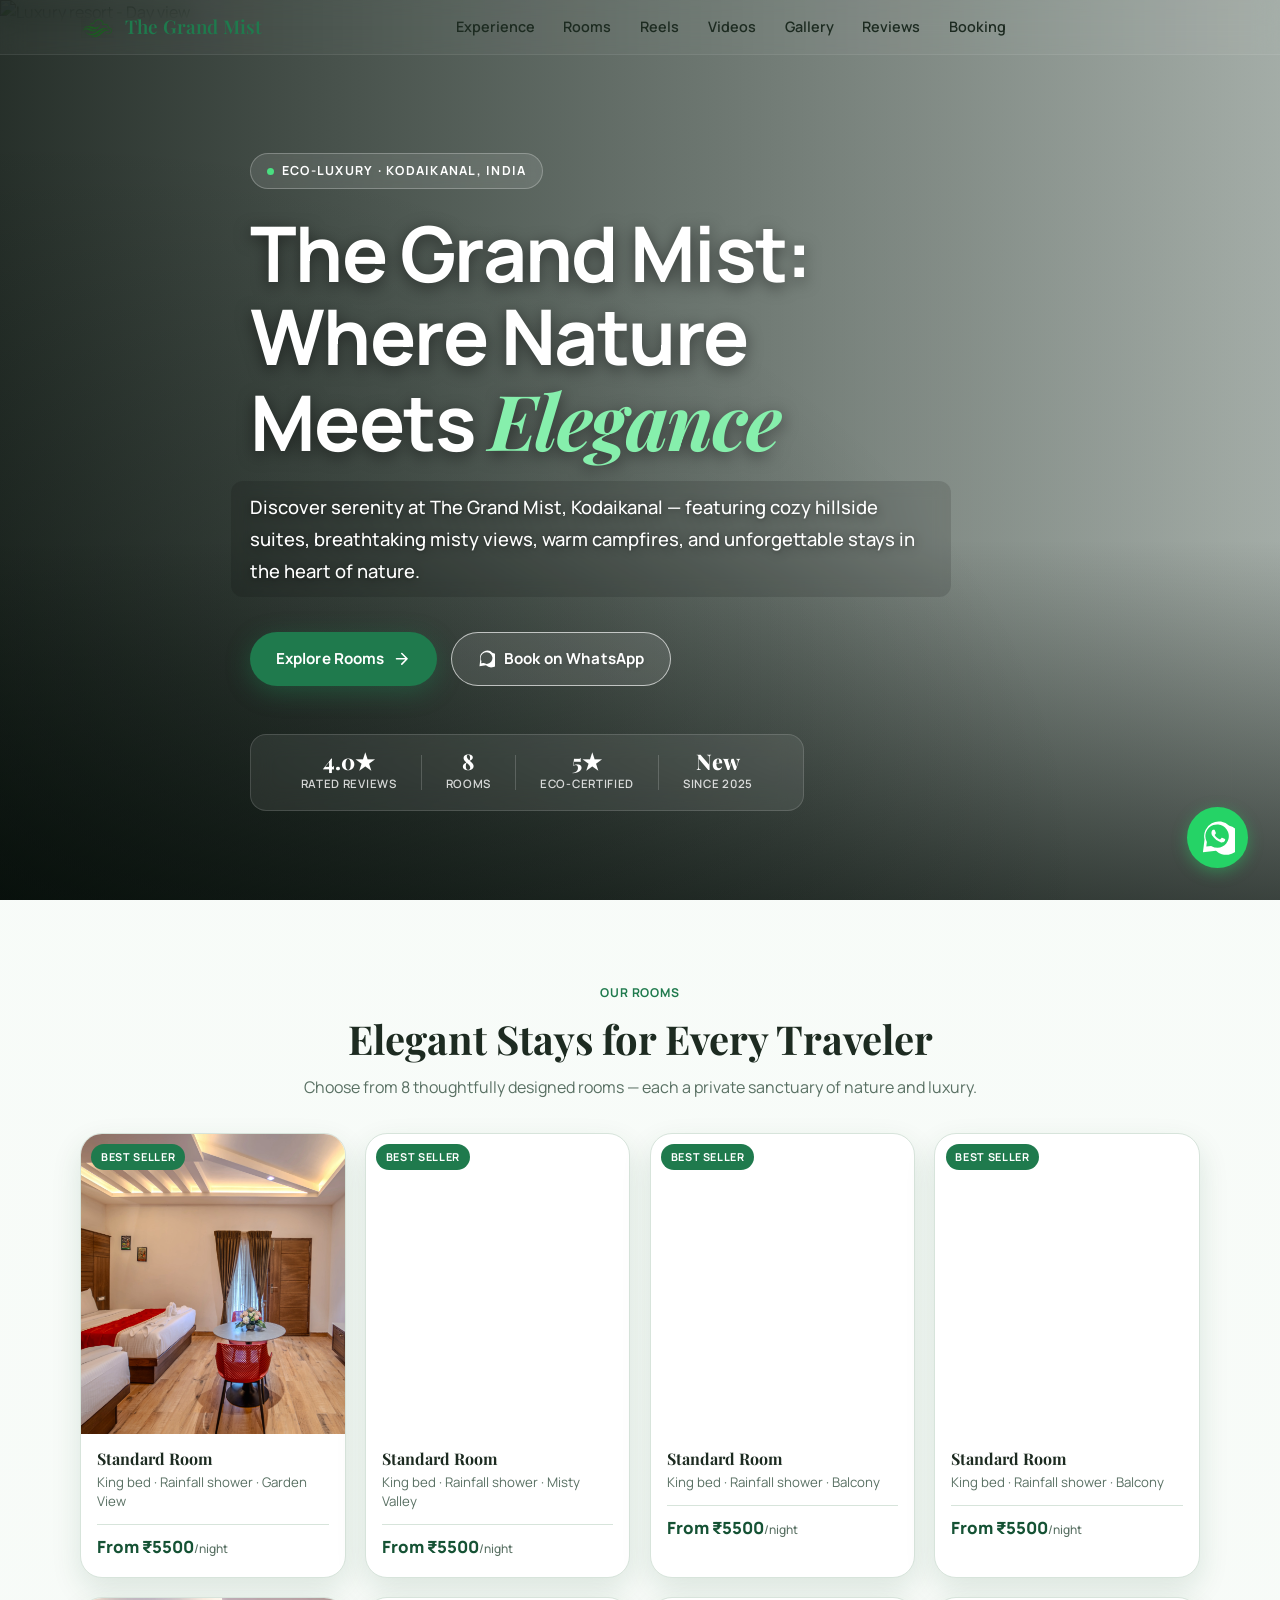
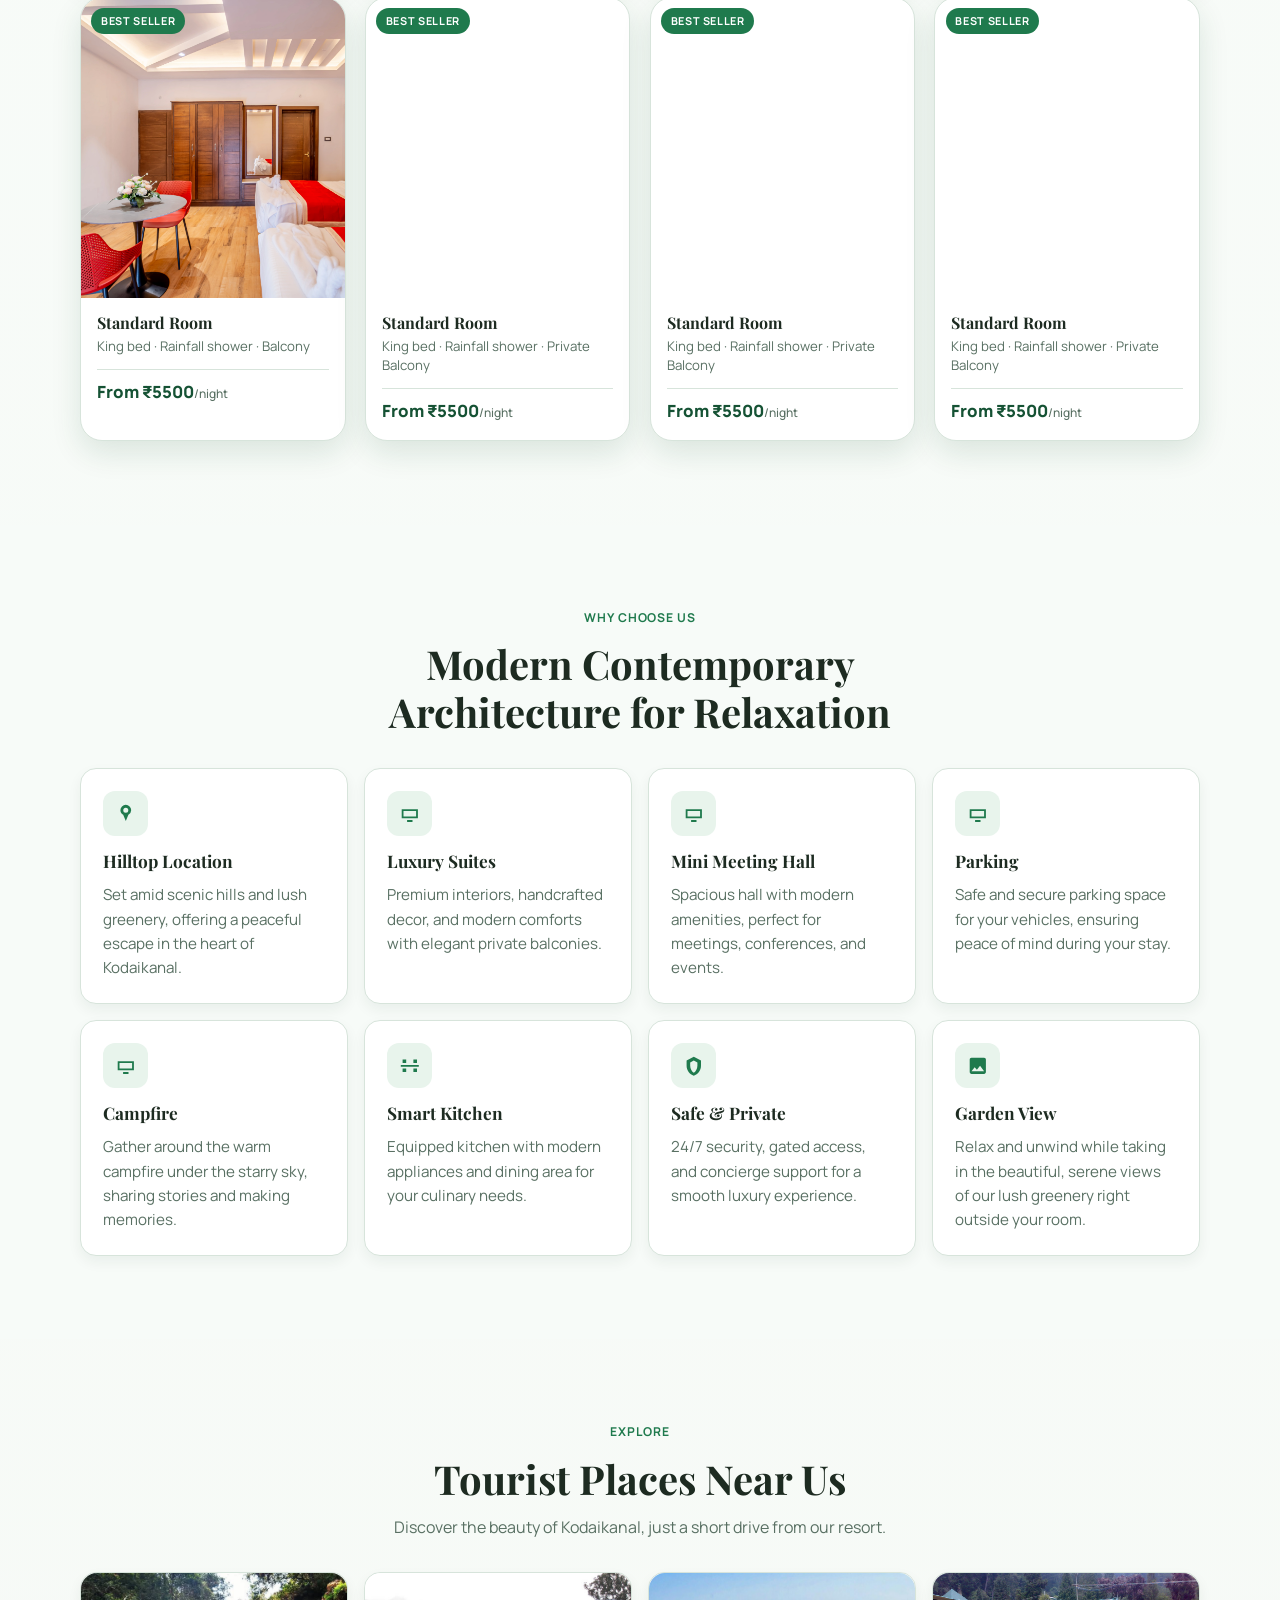
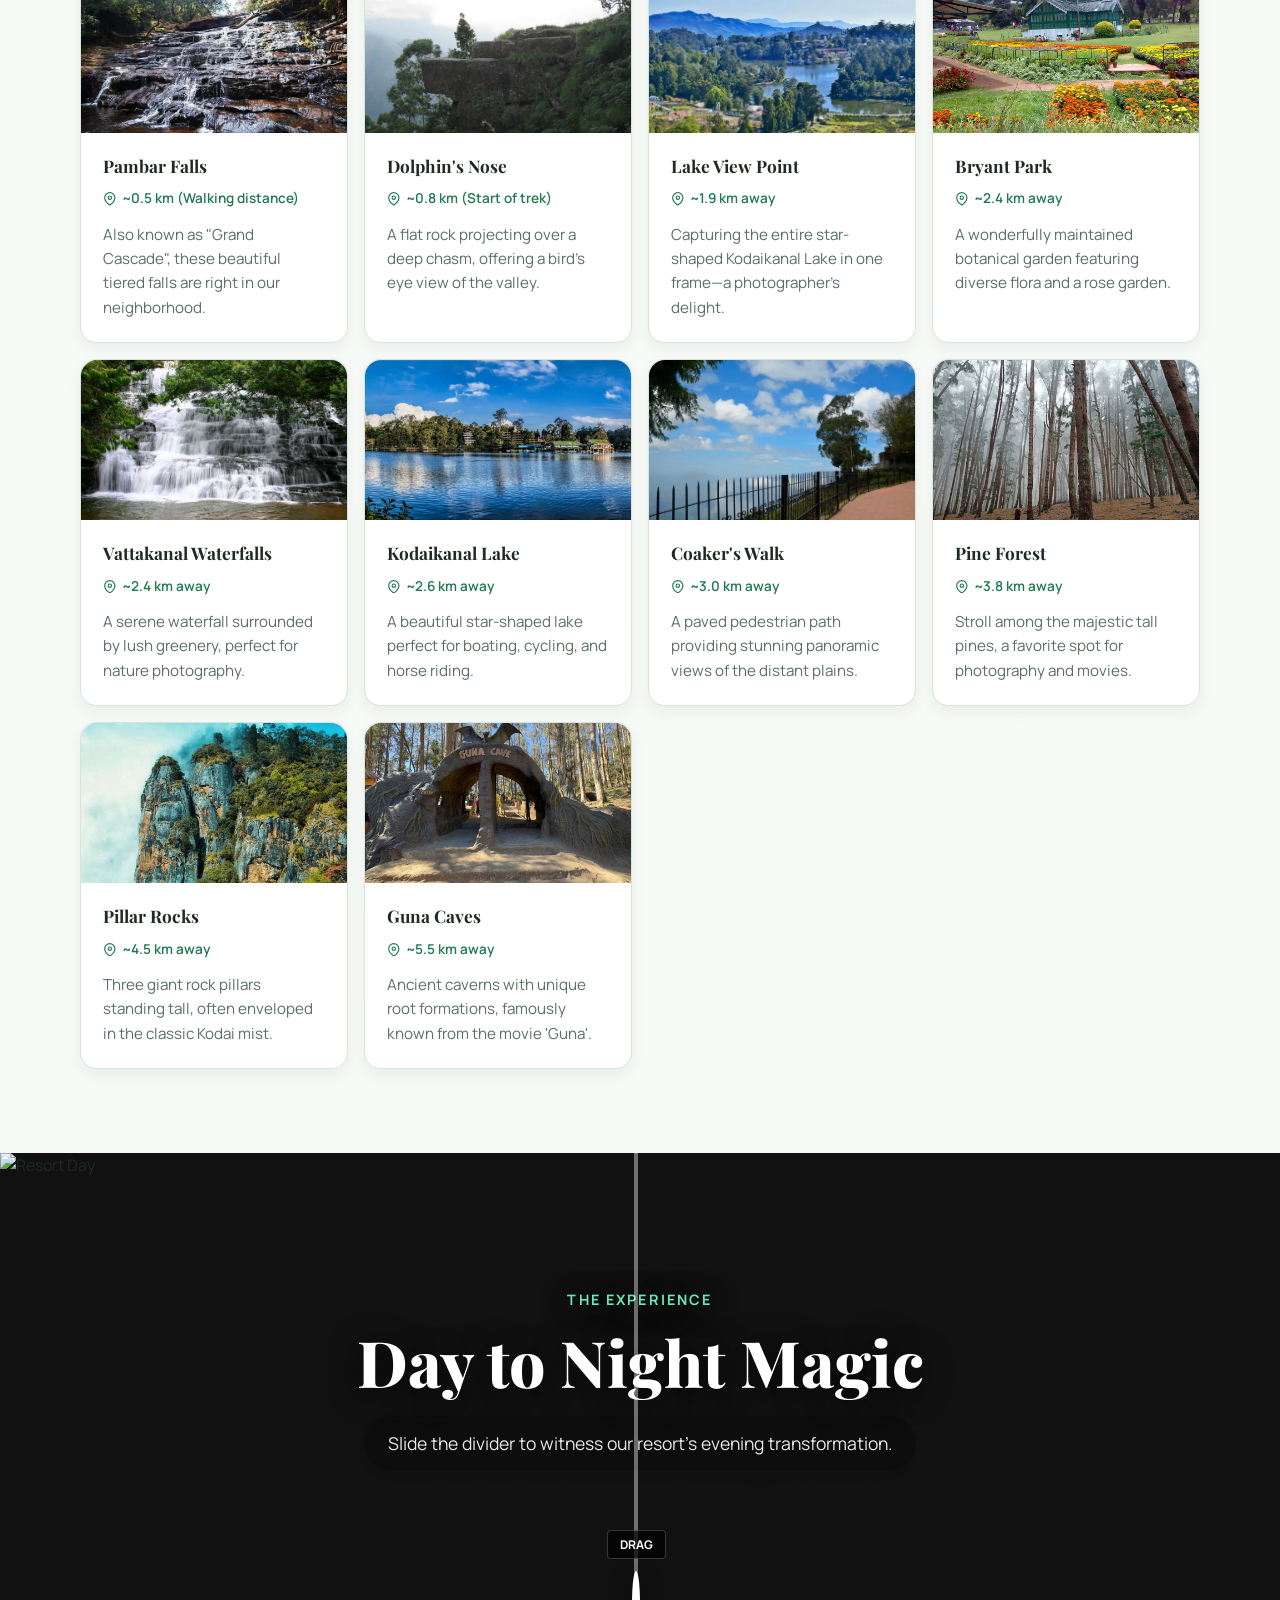
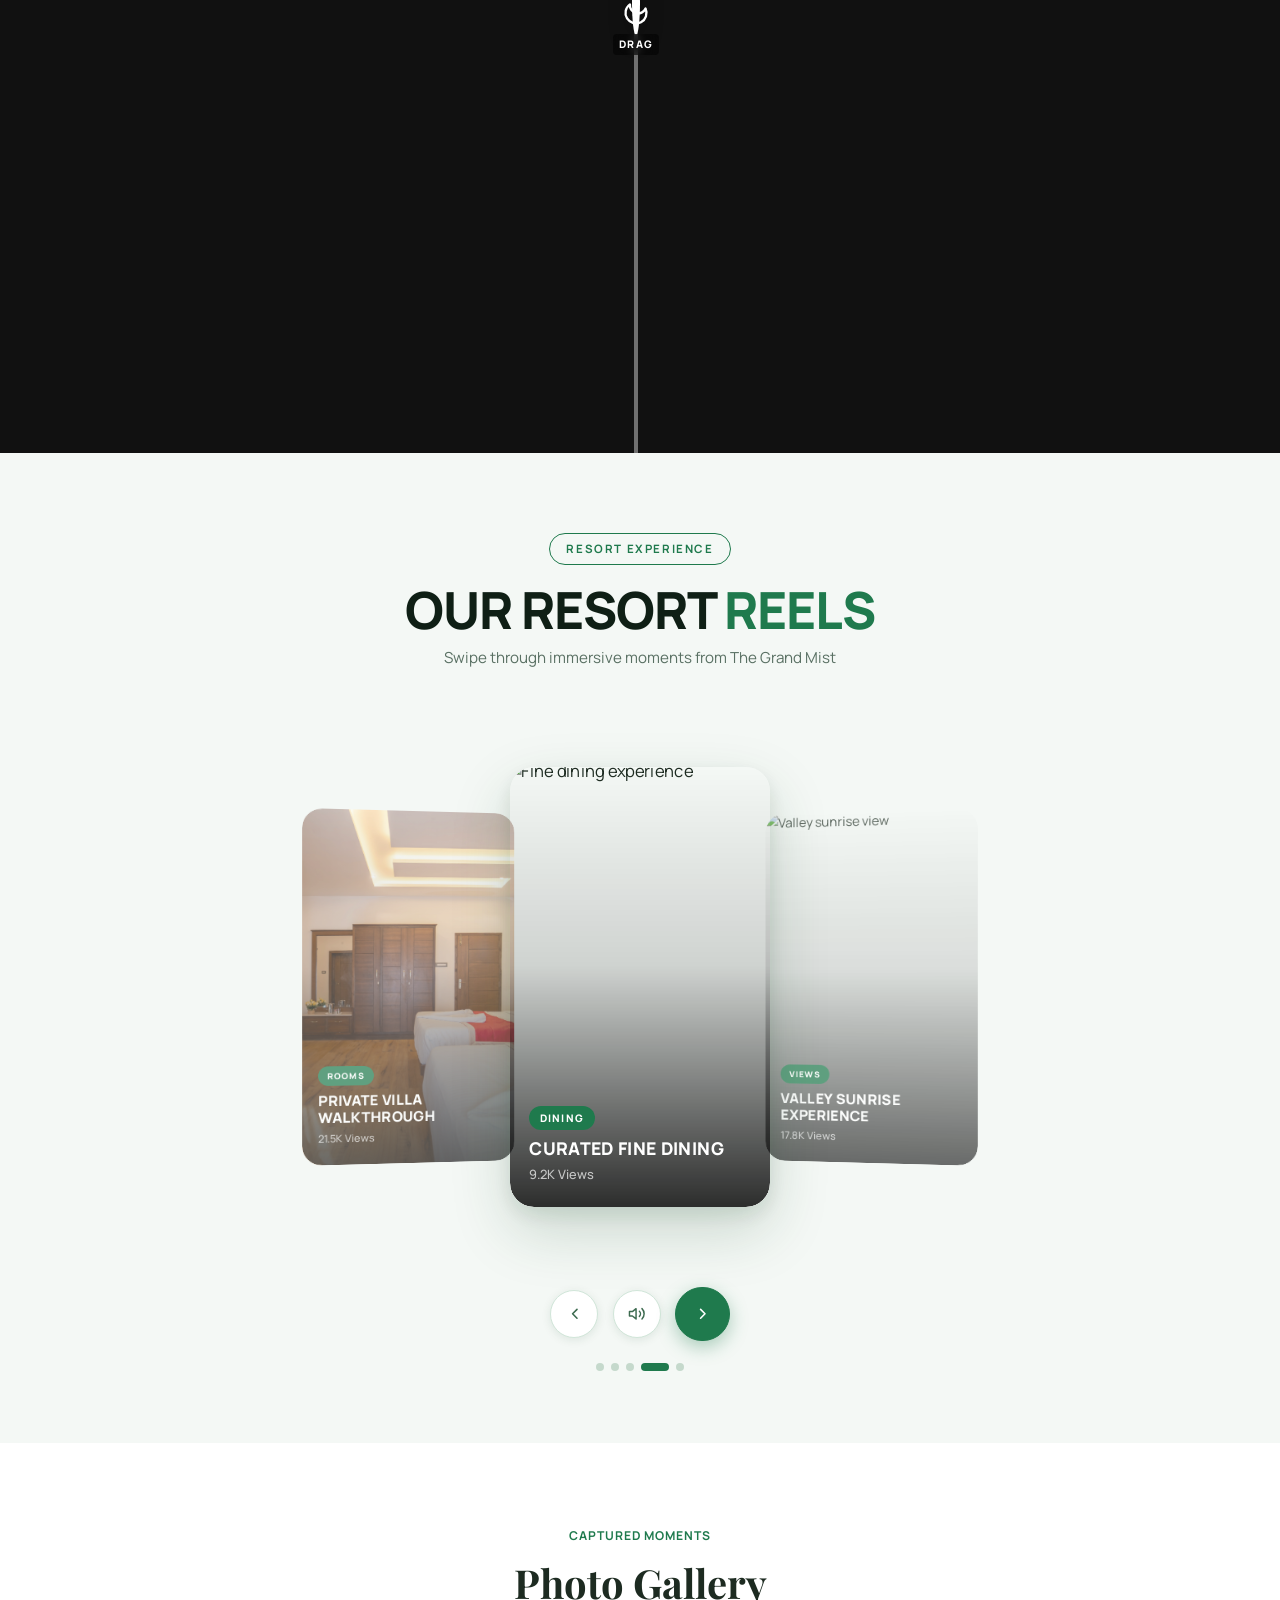
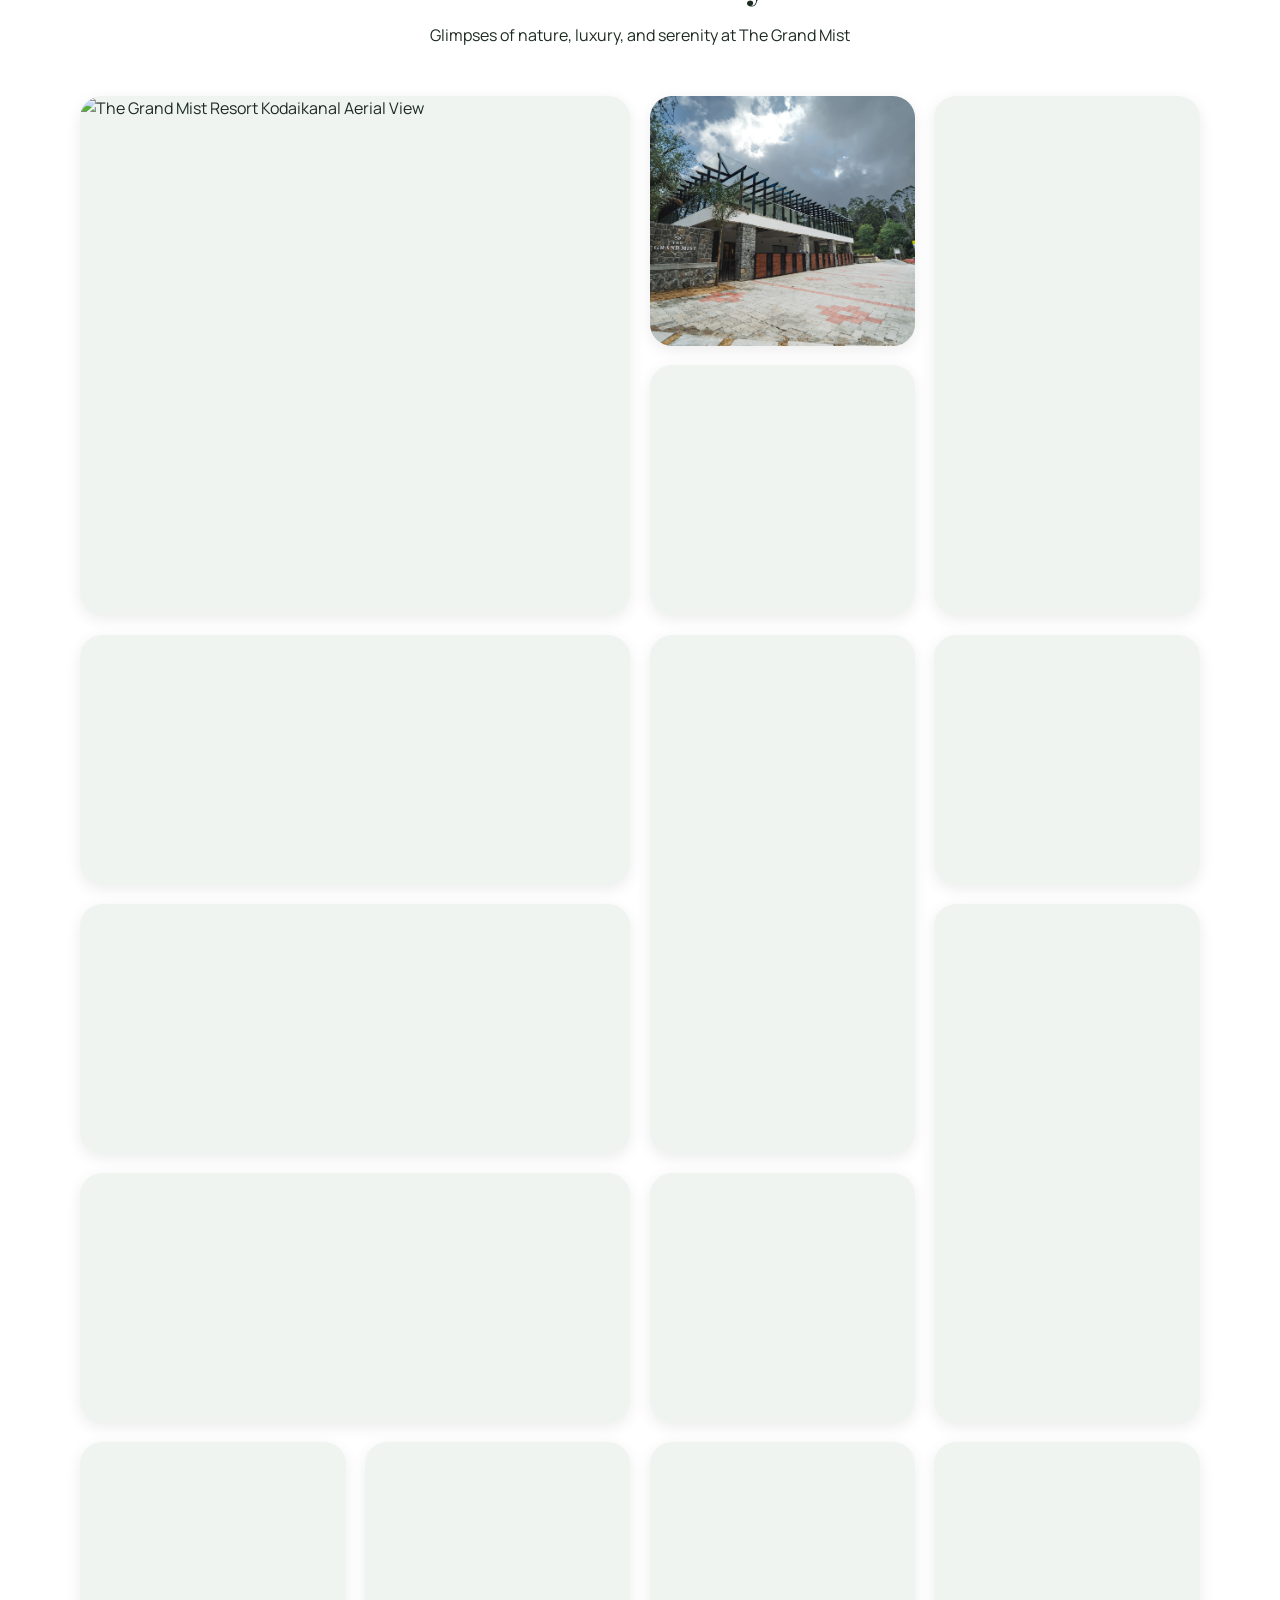
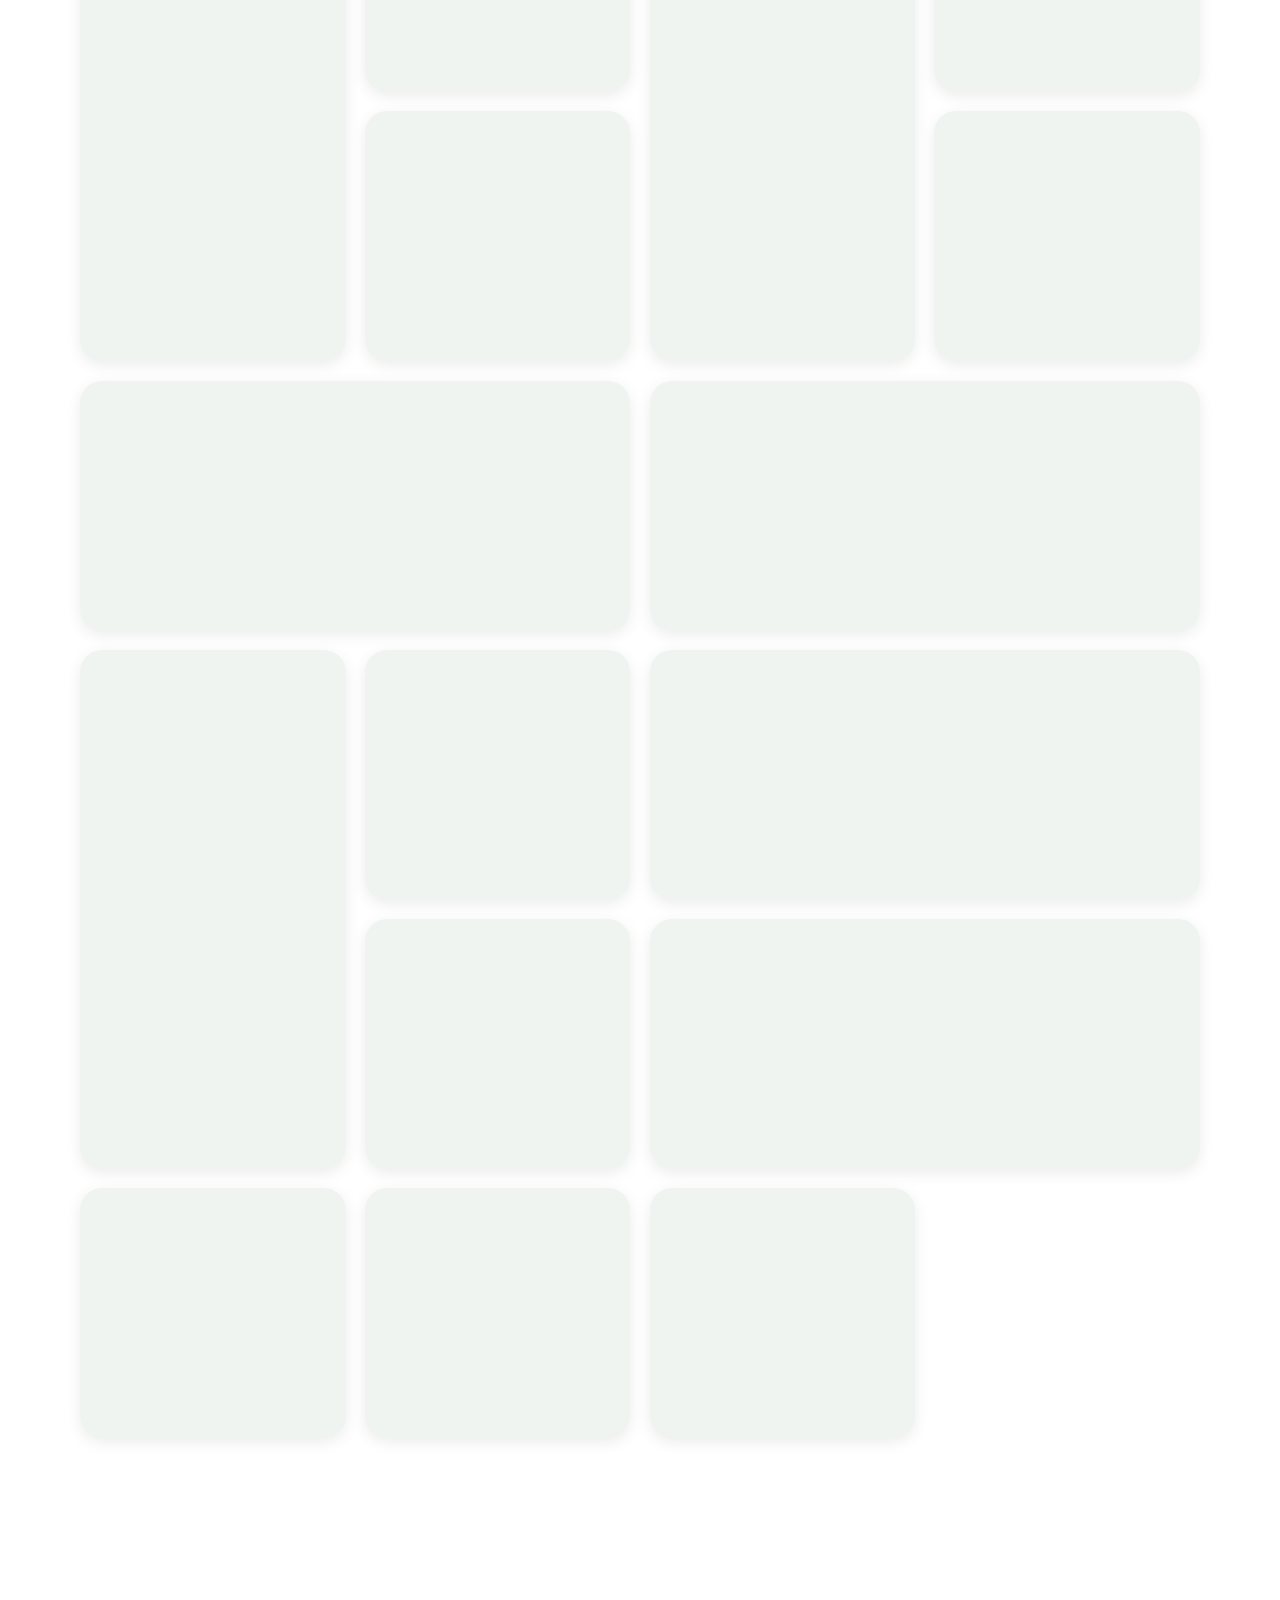
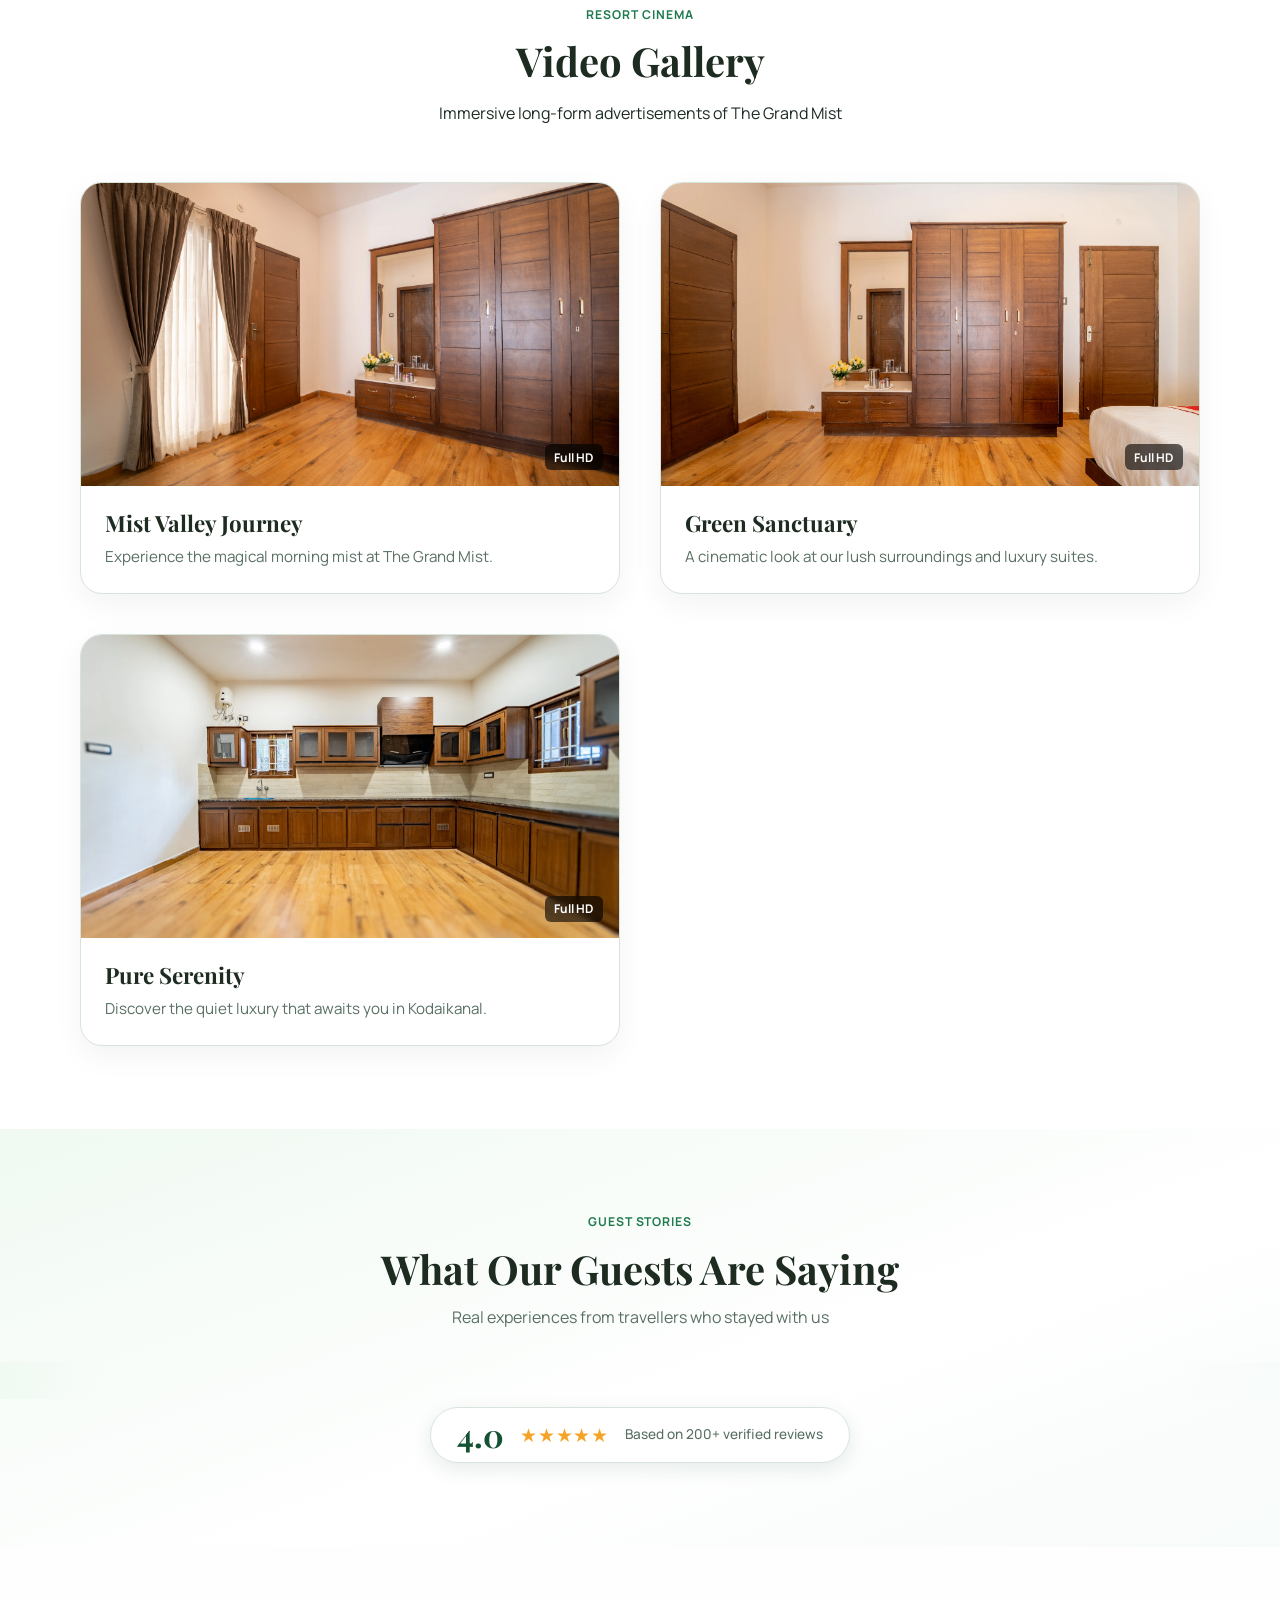
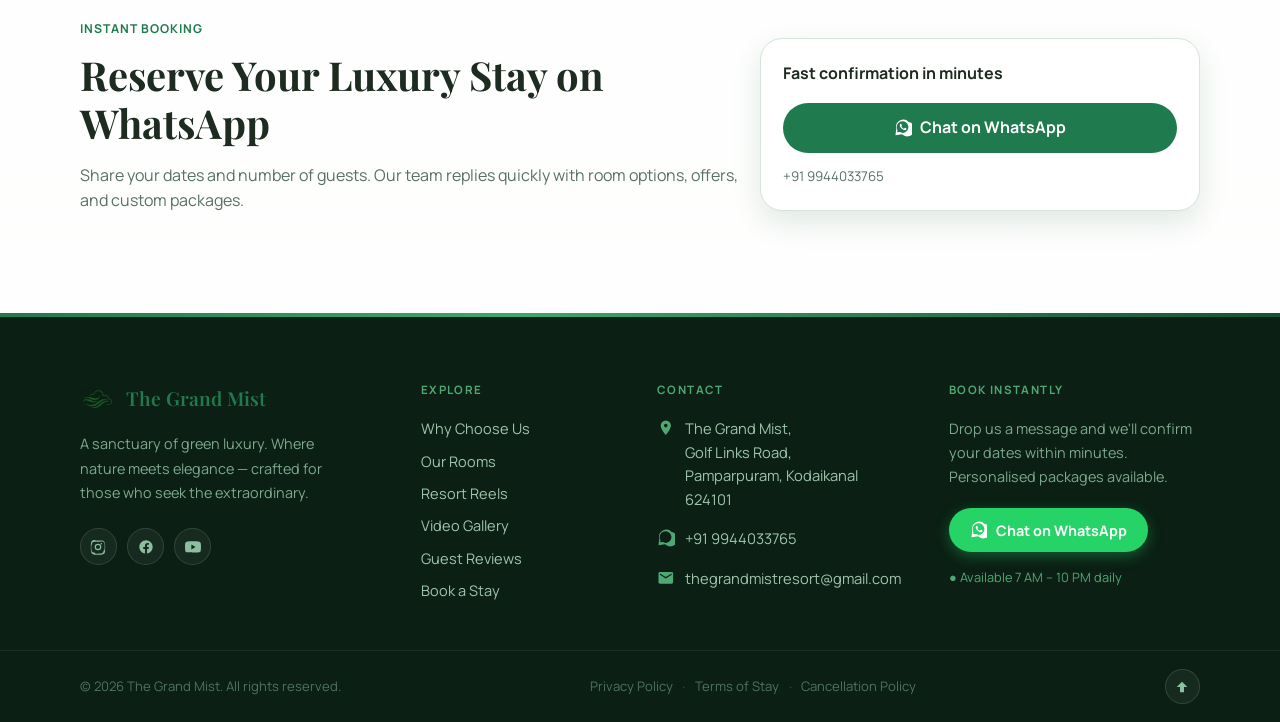
==== commit 9e30b5d8: "image" ====
--- a/index.html
+++ b/index.html
@@ -77,7 +77,7 @@
   <link rel="preload"
     href="https://fonts.googleapis.com/css2?family=Playfair+Display:wght@500;600;700&family=Manrope:wght@400;500;600;700&display=swap"
     as="style" />
-  <link rel="preload" href="Assets/home.webp" as="image" imagesrcset="Assets/home-mobile.webp 600w, Assets/home.webp 1920w" imagesizes="100vw" fetchpriority="high" />
+  <link rel="preload" href="Assets/home.JPG" as="image" fetchpriority="high" />
   <link
     href="https://fonts.googleapis.com/css2?family=Playfair+Display:wght@500;600;700&family=Manrope:wght@400;500;600;700&display=swap"
     rel="stylesheet" />
@@ -91,10 +91,7 @@
     <div class="container nav-inner">
       <a class="brand" href="#home">
         <div class="brand-mark">
-          <picture>
-            <source srcset="Assets/greenlogo.webp" type="image/webp">
-            <img src="Assets/greenlogo.png" alt="The Grand Mist Logo" width="48" height="48">
-          </picture>
+          <img src="Assets/greenlogo.png" alt="The Grand Mist Logo">
         </div>
         <span class="brand-text">The Grand Mist</span>
       </a>
@@ -124,12 +121,8 @@
 
       <!-- Background Container -->
       <div class="hero-bg-container">
-        <picture>
-          <source media="(max-width: 600px)" srcset="Assets/home-mobile.webp" type="image/webp">
-          <source srcset="Assets/home.webp" type="image/webp">
-          <img class="hero-image" src="Assets/home.JPG" alt="Luxury resort - Day view" width="1920" height="1080"
-            fetchpriority="high" decoding="async" />
-        </picture>
+        <img class="hero-image" src="Assets/home.JPG" alt="Luxury resort - Day view" width="1920" height="1080"
+          fetchpriority="high" decoding="async" />
       </div>
 
       <!-- Centered content -->
@@ -668,20 +661,14 @@
 
         <!-- Day Layer -->
         <div class="experience-layer experience-day" style="position: absolute; inset: 0; z-index: 1;">
-          <picture>
-            <source srcset="Assets/home.webp" type="image/webp">
-            <img src="Assets/home.JPG" alt="Resort Day" width="1920" height="1080" loading="lazy" decoding="async"
-              style="width: 100%; height: 100%; object-fit: cover;" />
-          </picture>
+          <img src="Assets/home.JPG" alt="Resort Day" width="1920" height="1080" loading="lazy" decoding="async"
+            style="width: 100%; height: 100%; object-fit: cover;" />
         </div>
         <!-- Night Layer -->
         <div class="experience-layer experience-night" id="nightLayer"
           style="position: absolute; inset: 0; z-index: 2; clip-path: inset(0 0 0 50%);">
-          <picture>
-            <source srcset="Assets/homenight.webp" type="image/webp">
-            <img src="Assets/homenight.png" alt="Resort Night" width="1920" height="1080" loading="lazy" decoding="async"
-              style="width: 100%; height: 100%; object-fit: cover;" />
-          </picture>
+          <img src="Assets/homenight.png" alt="Resort Night" width="1920" height="1080" loading="lazy" decoding="async"
+            style="width: 100%; height: 100%; object-fit: cover;" />
         </div>
         <!-- Handle -->
         <div class="experience-handle" id="experienceHandle"
@@ -909,11 +896,8 @@
         <div class="gallery-grid">
           <!-- Main Features -->
           <div class="photo-item photo-large">
-            <picture>
-              <source srcset="Assets/home.webp" type="image/webp">
-              <img src="Assets/home.JPG" alt="The Grand Mist Resort Kodaikanal Aerial View" width="800" height="600" loading="lazy"
-                decoding="async" />
-            </picture>
+            <img src="Assets/home.JPG" alt="The Grand Mist Resort Kodaikanal Aerial View" width="800" height="600" loading="lazy"
+              decoding="async" />
           </div>
 
           <!-- Outdoor / Grounds -->
@@ -1244,10 +1228,7 @@
         <div class="footer-col footer-brand-col">
           <a class="footer-brand" href="#home">
             <div class="brand-mark">
-              <picture>
-                <source srcset="Assets/greenlogo.webp" type="image/webp">
-                <img src="Assets/greenlogo.png" alt="The Grand Mist Logo" width="40" height="40">
-              </picture>
+              <img src="Assets/greenlogo.png" alt="The Grand Mist Logo">
             </div>
             <span class="footer-brand-name">The Grand Mist</span>
           </a>
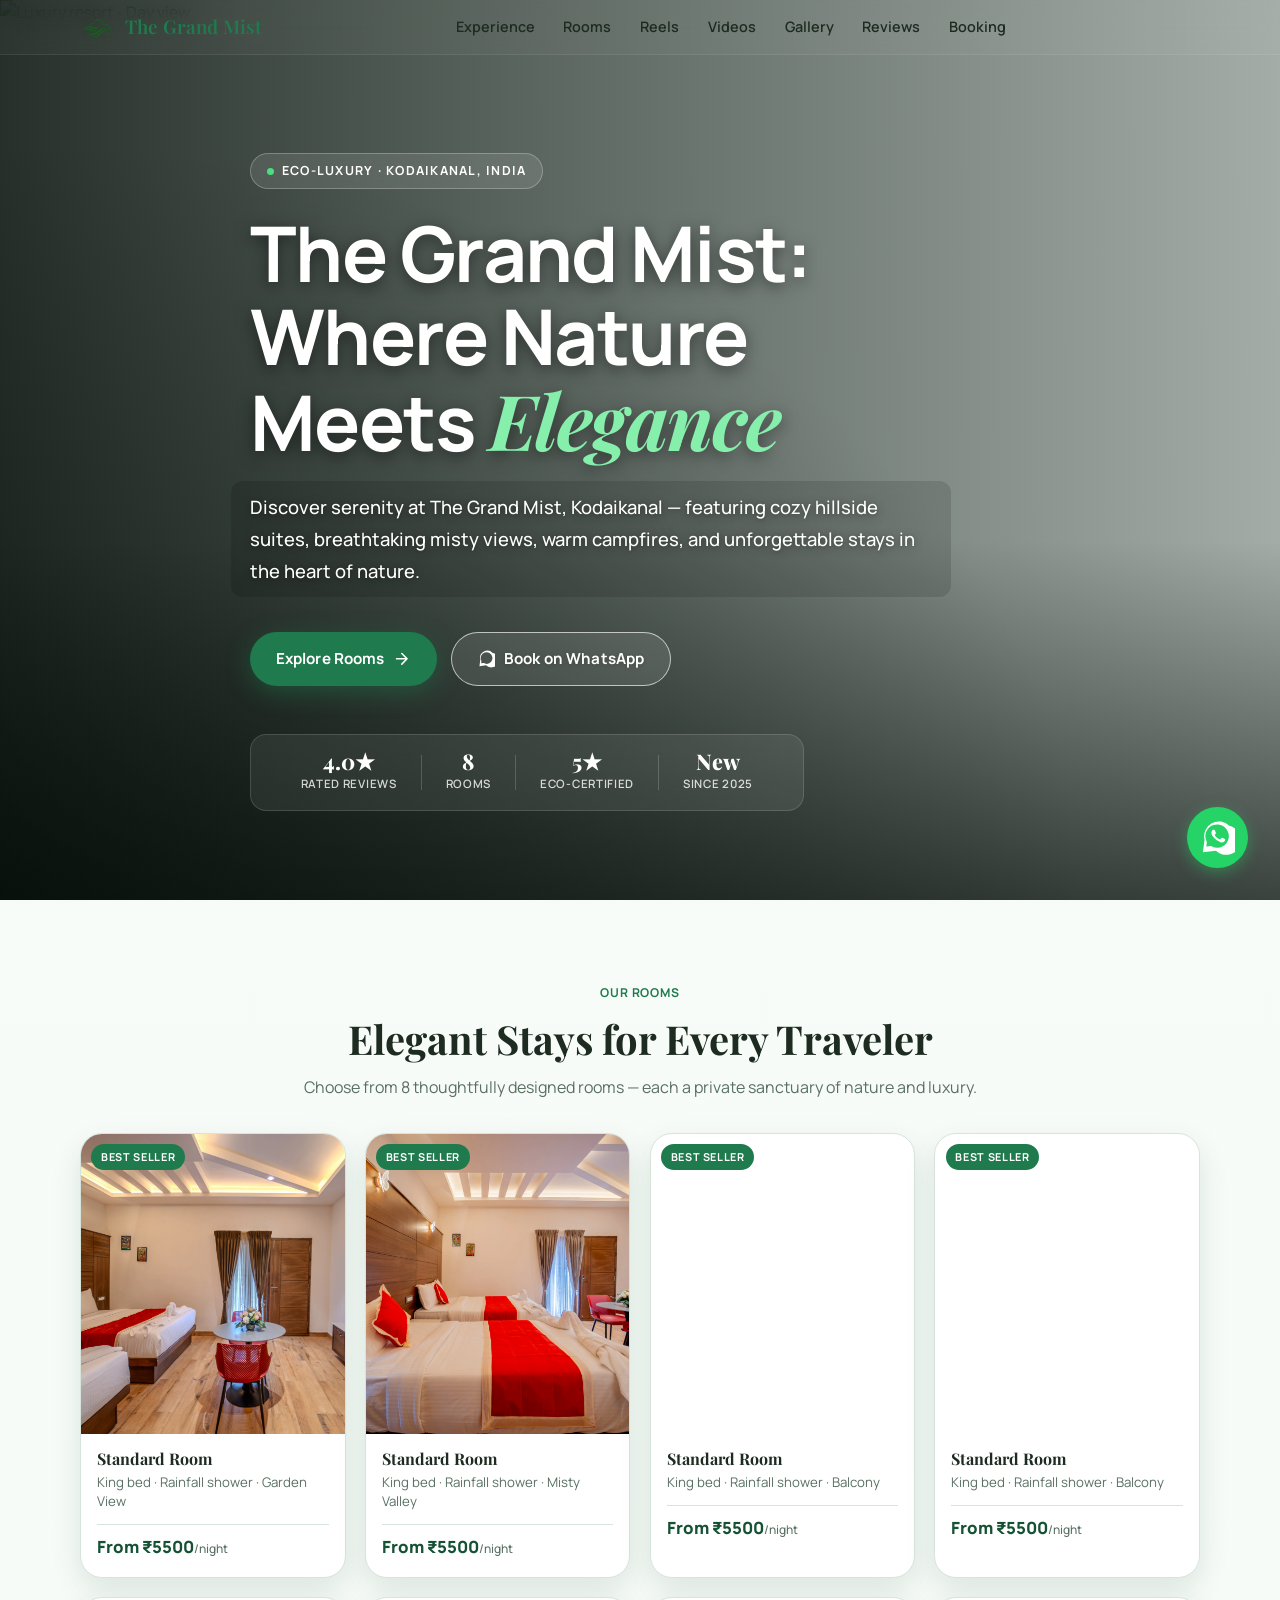
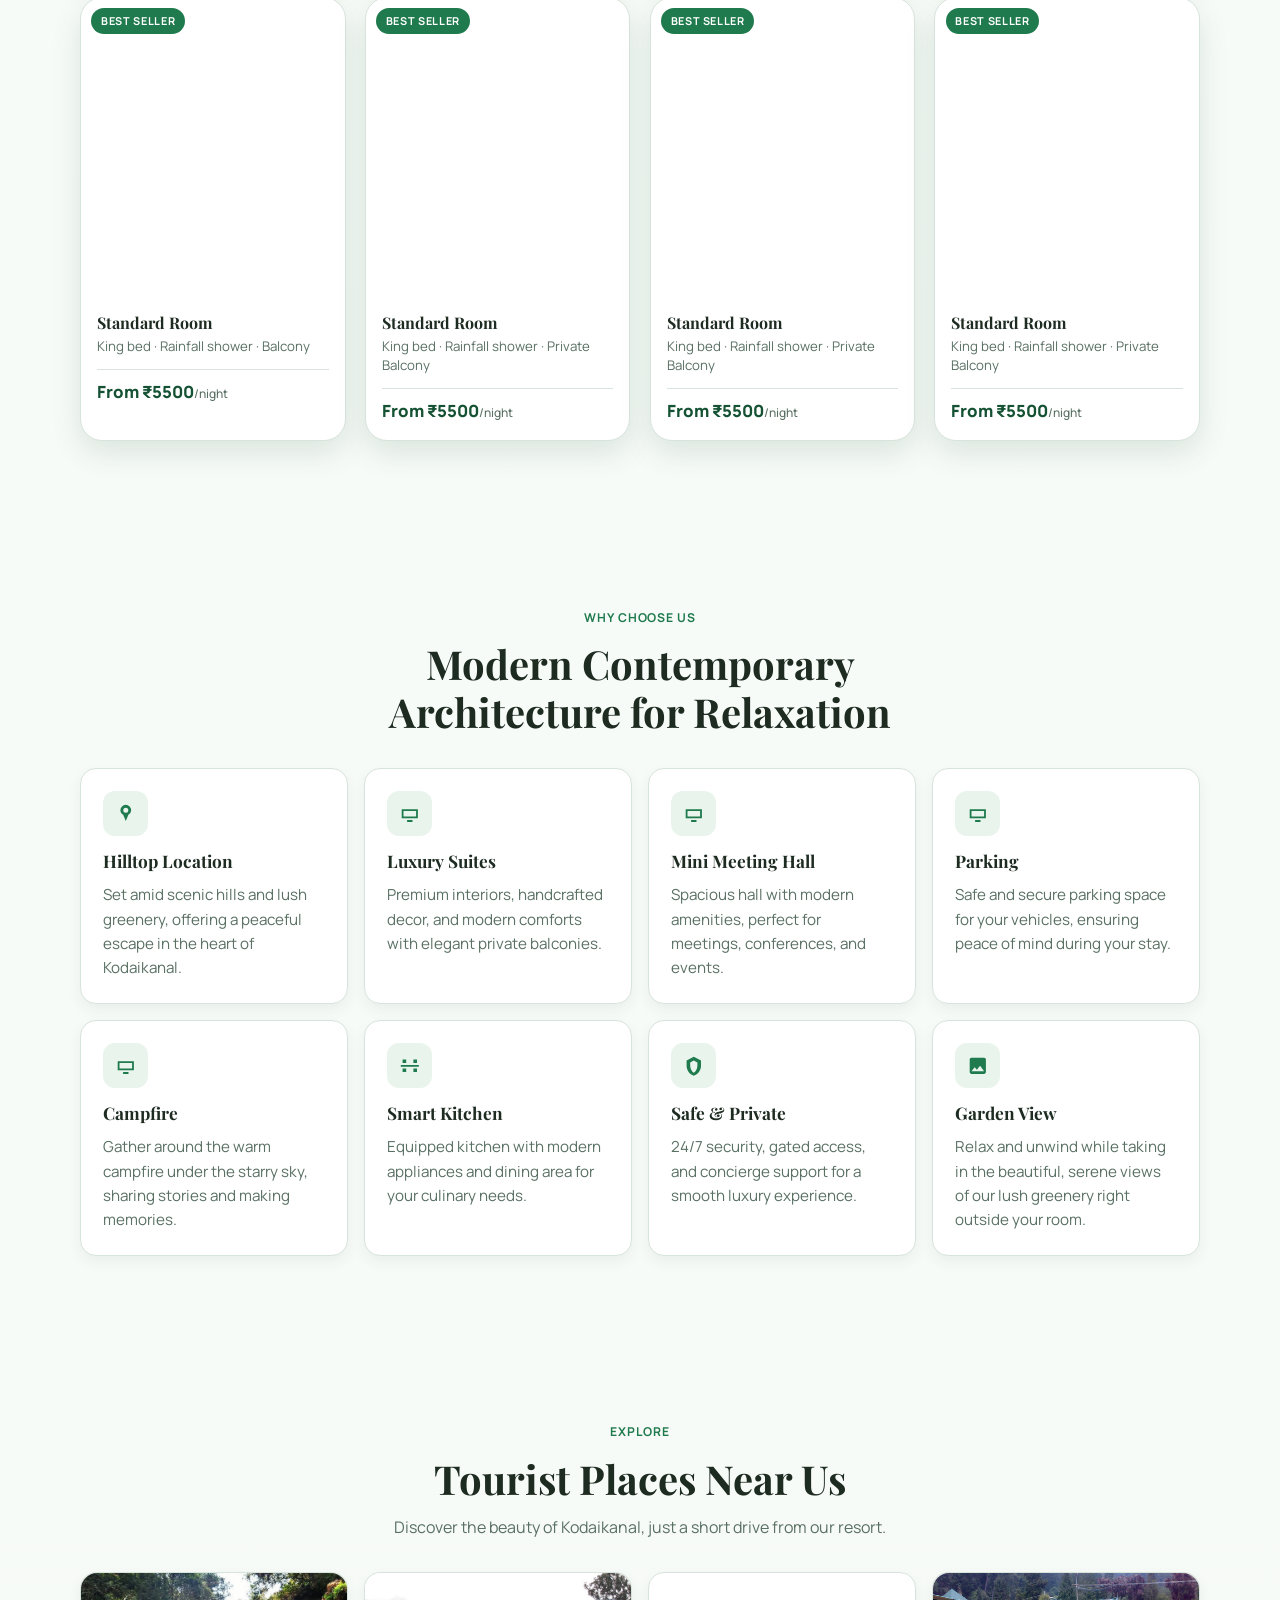
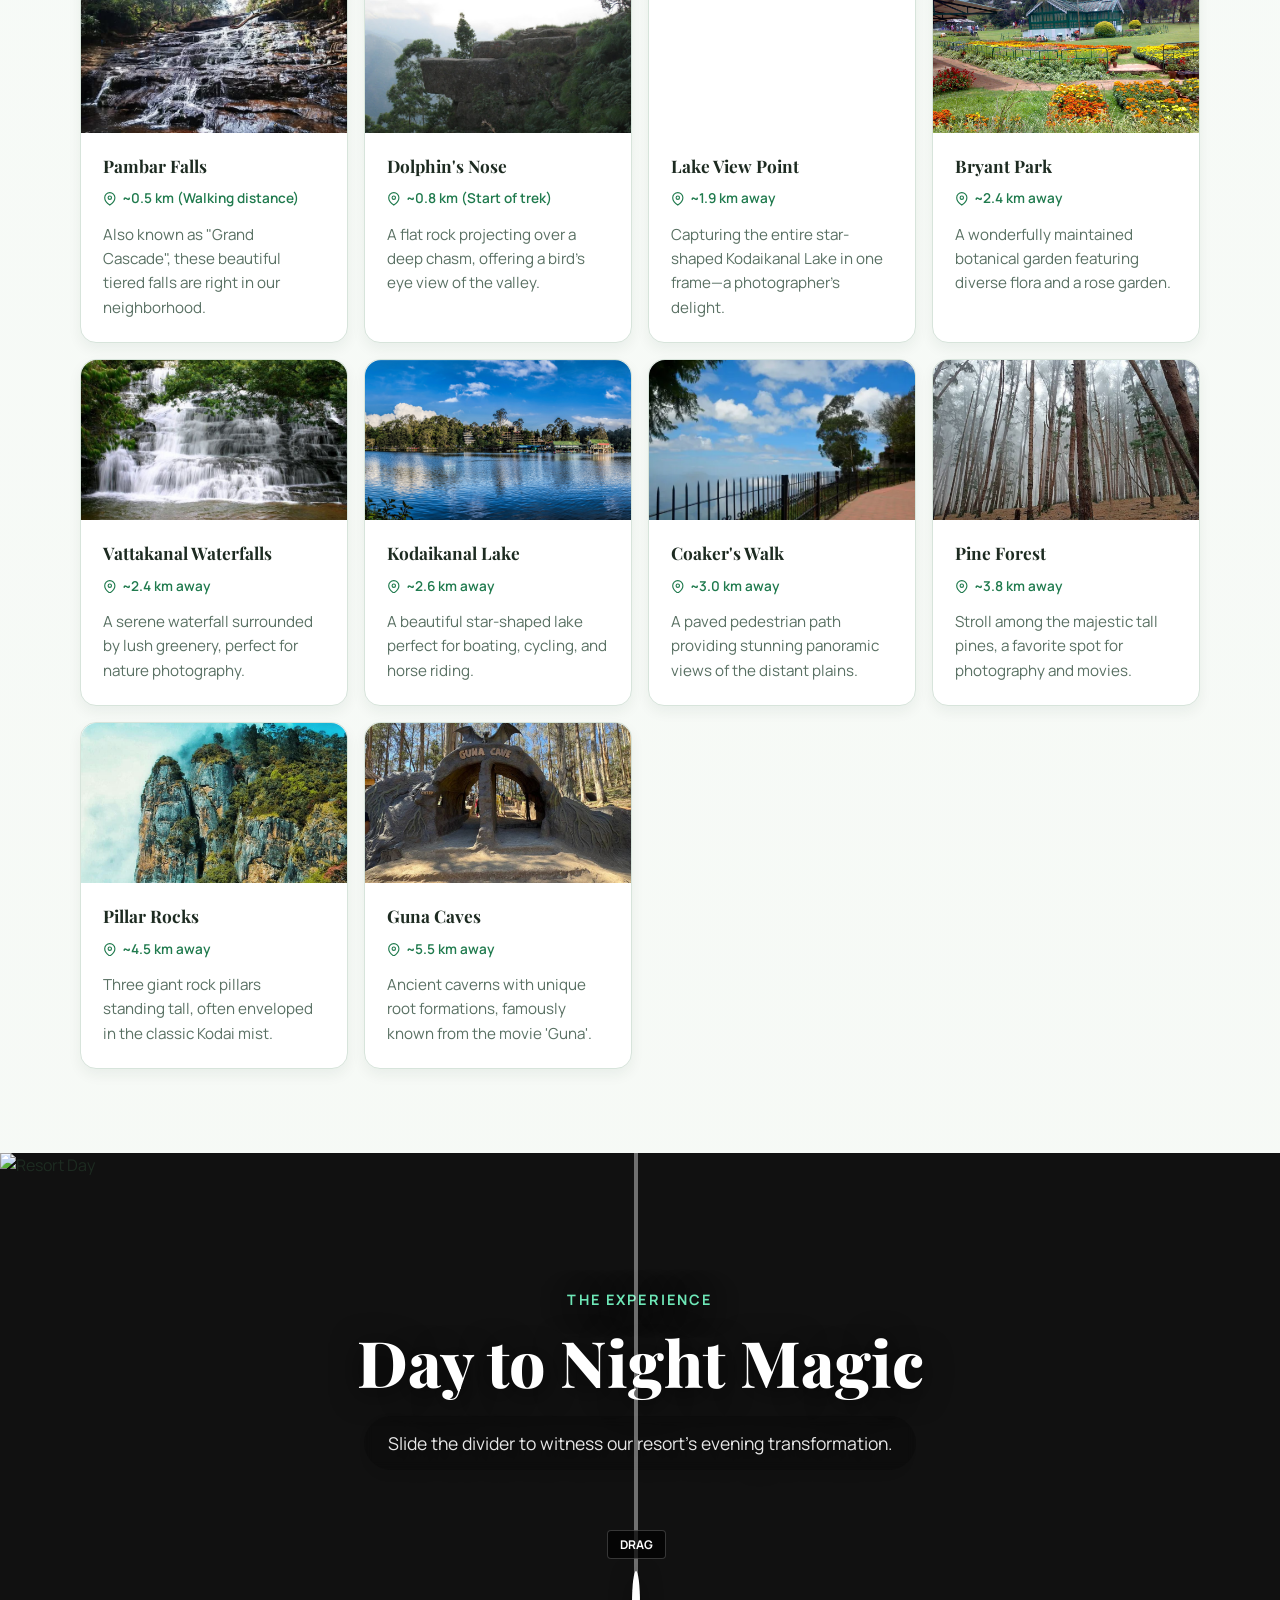
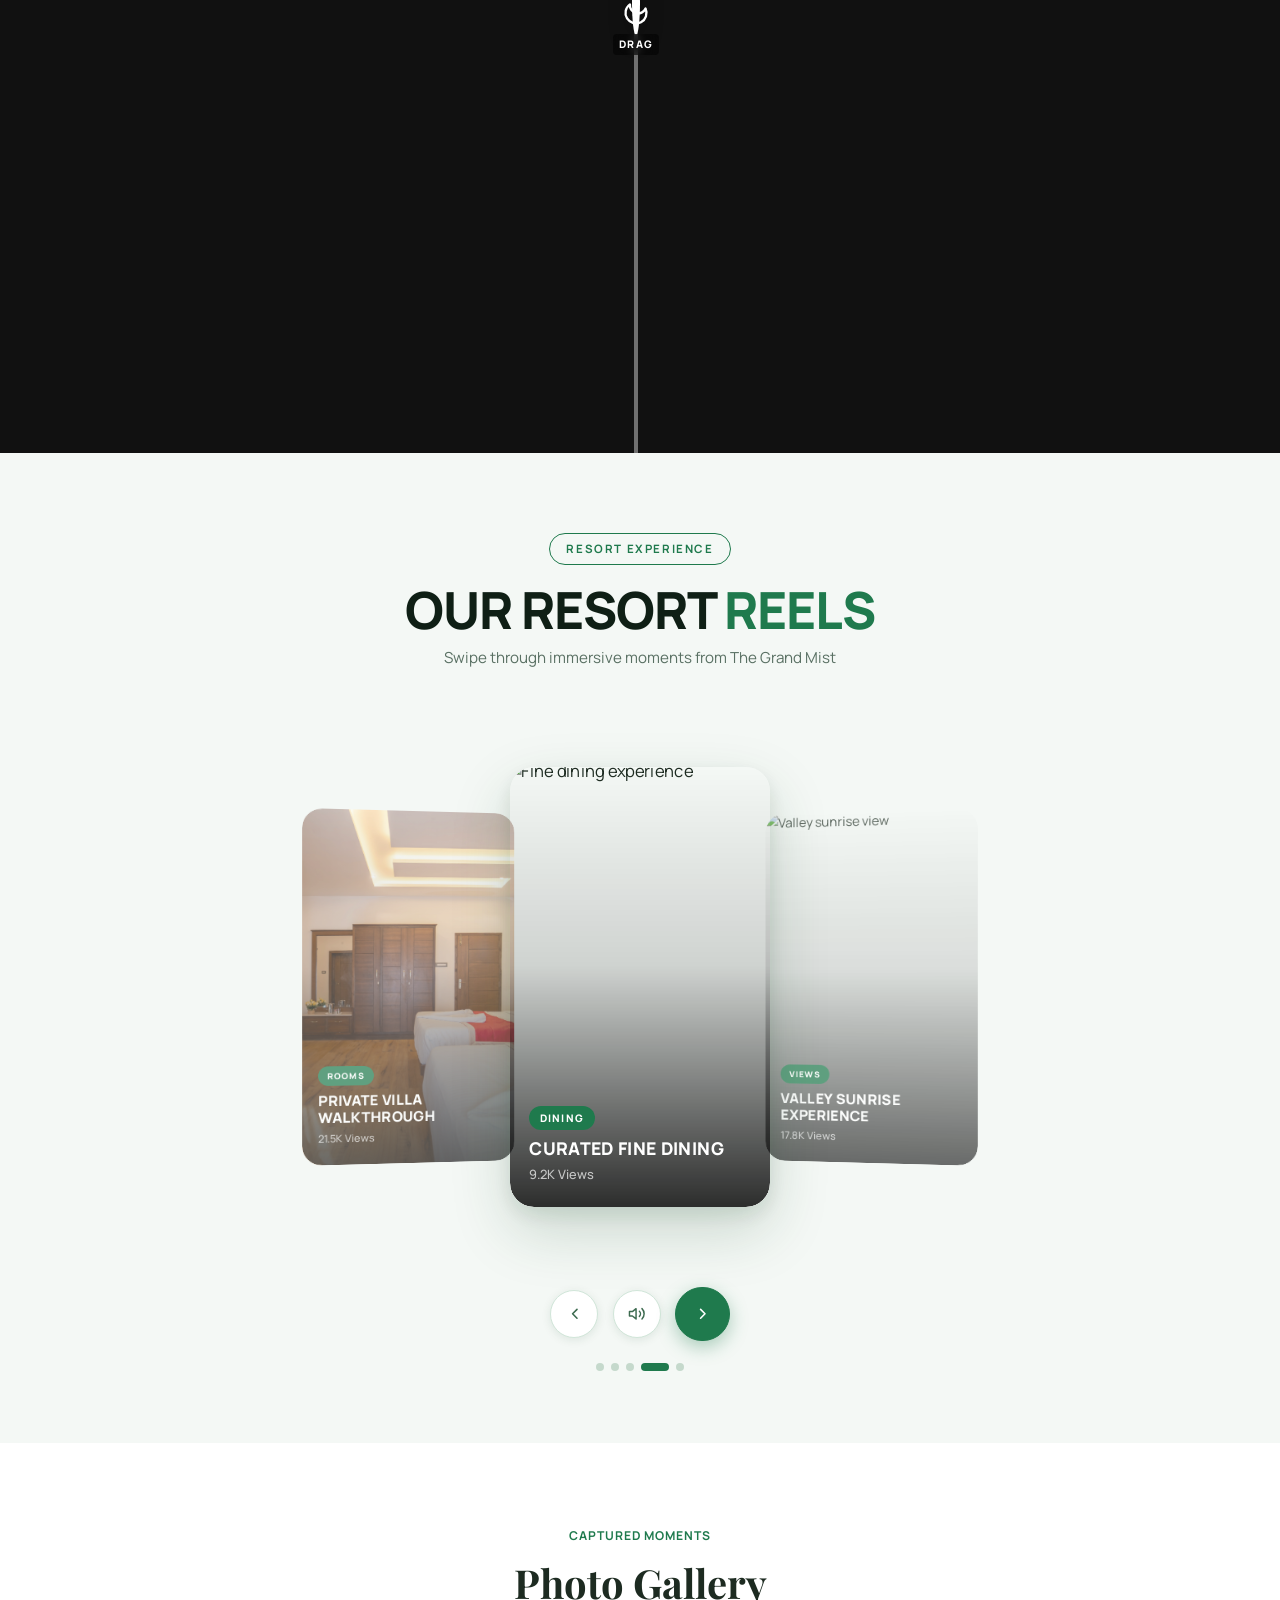
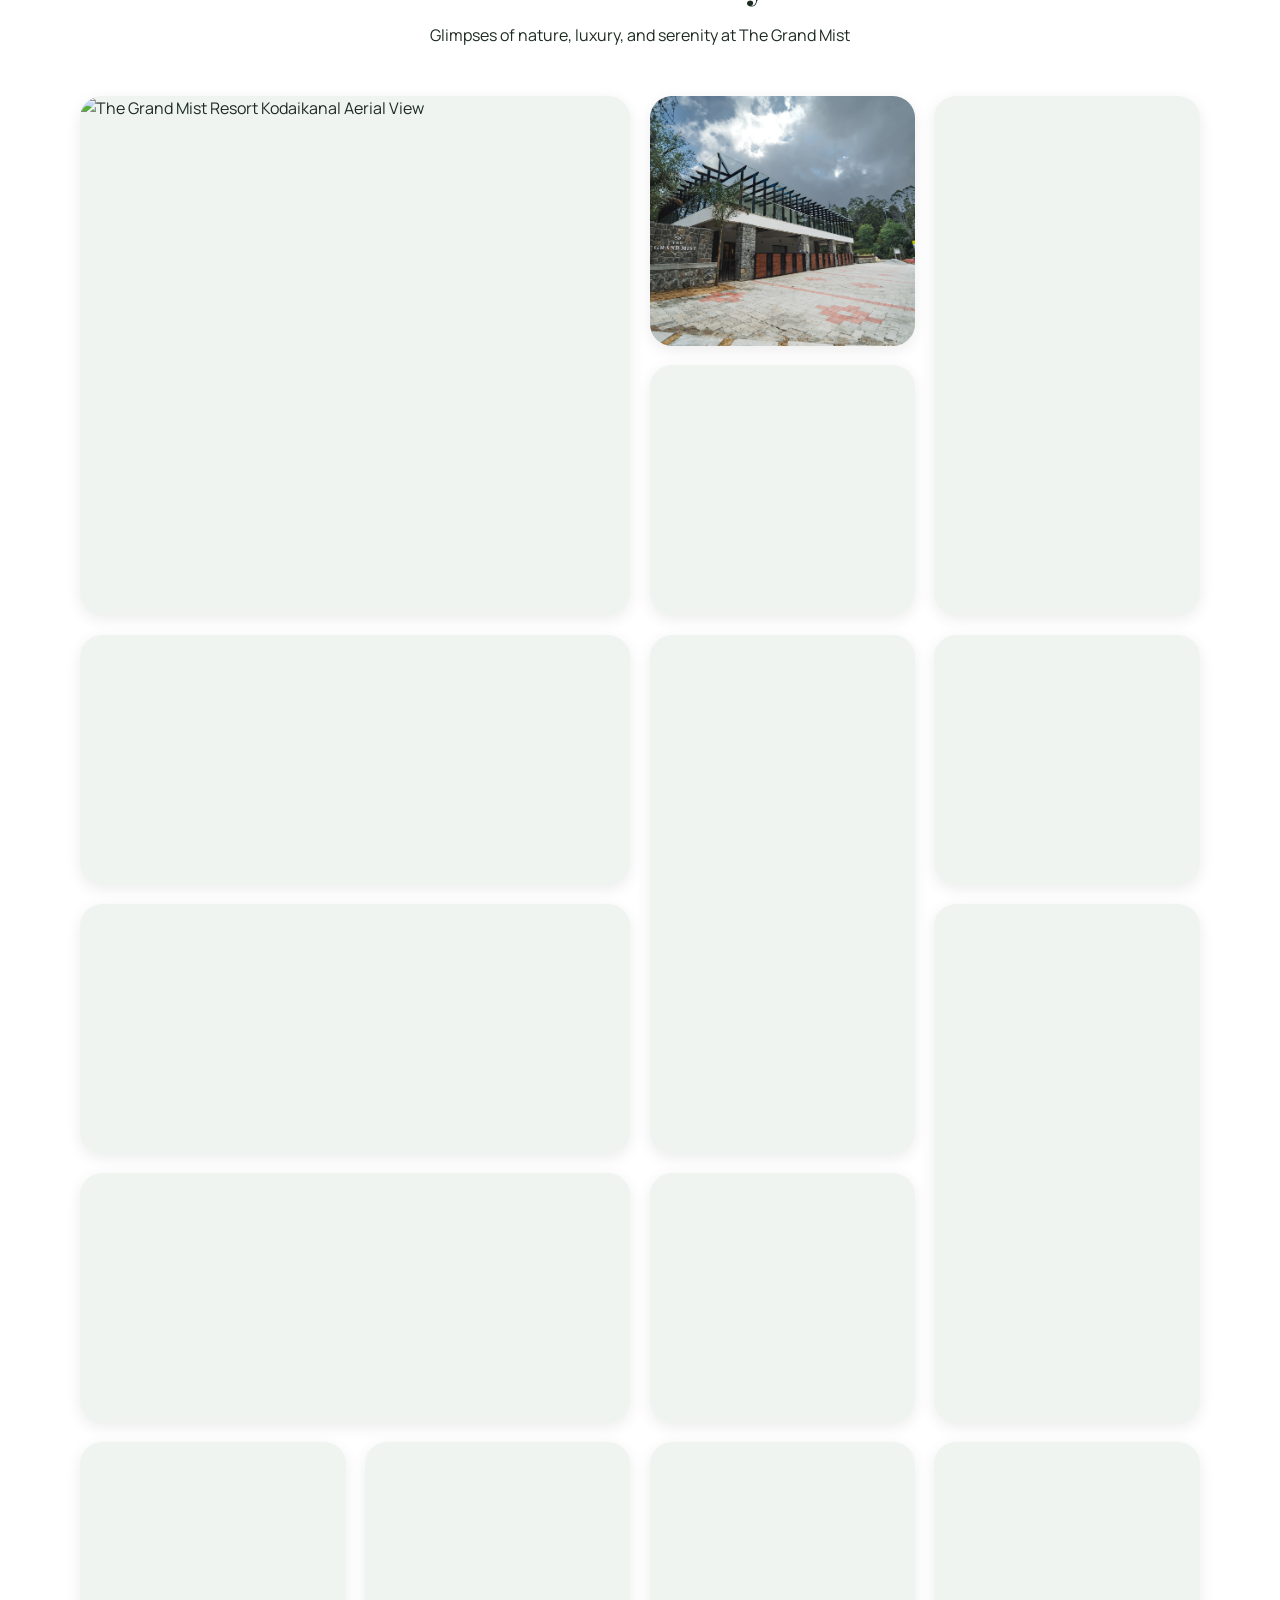
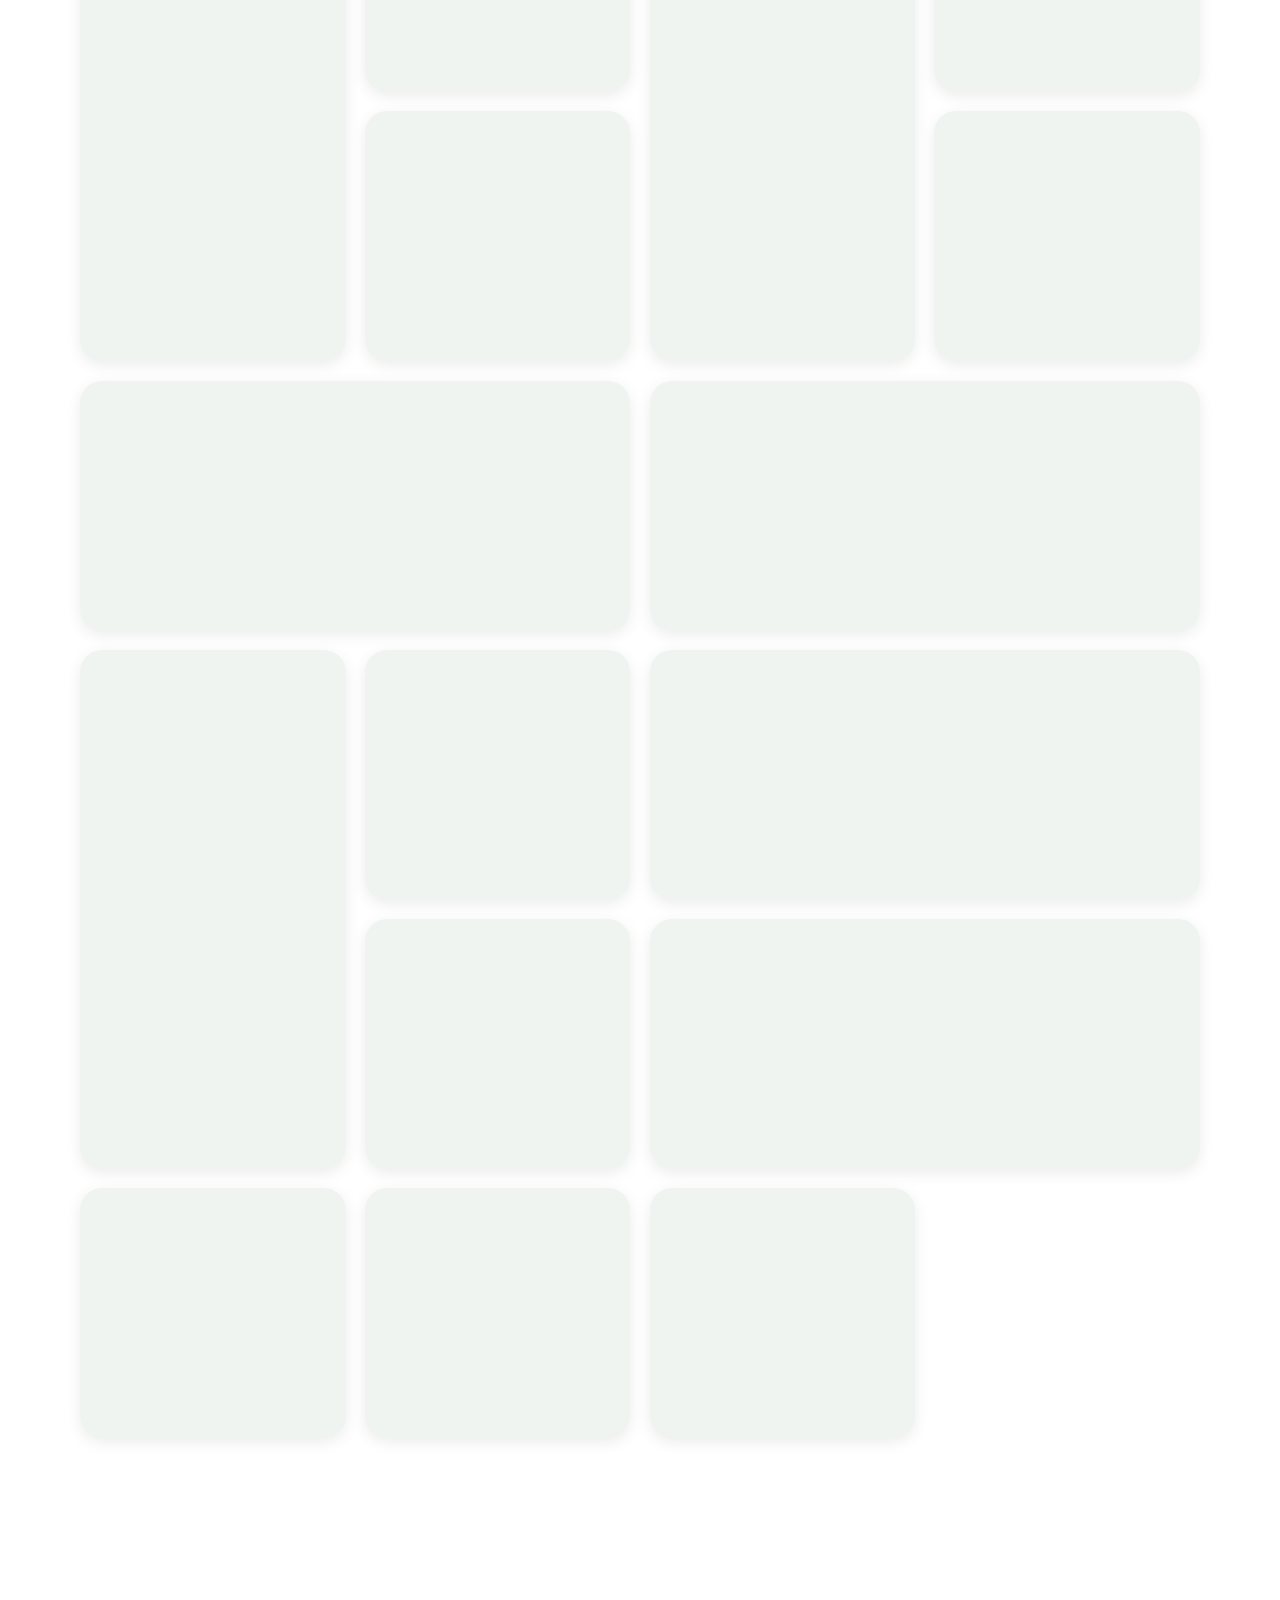
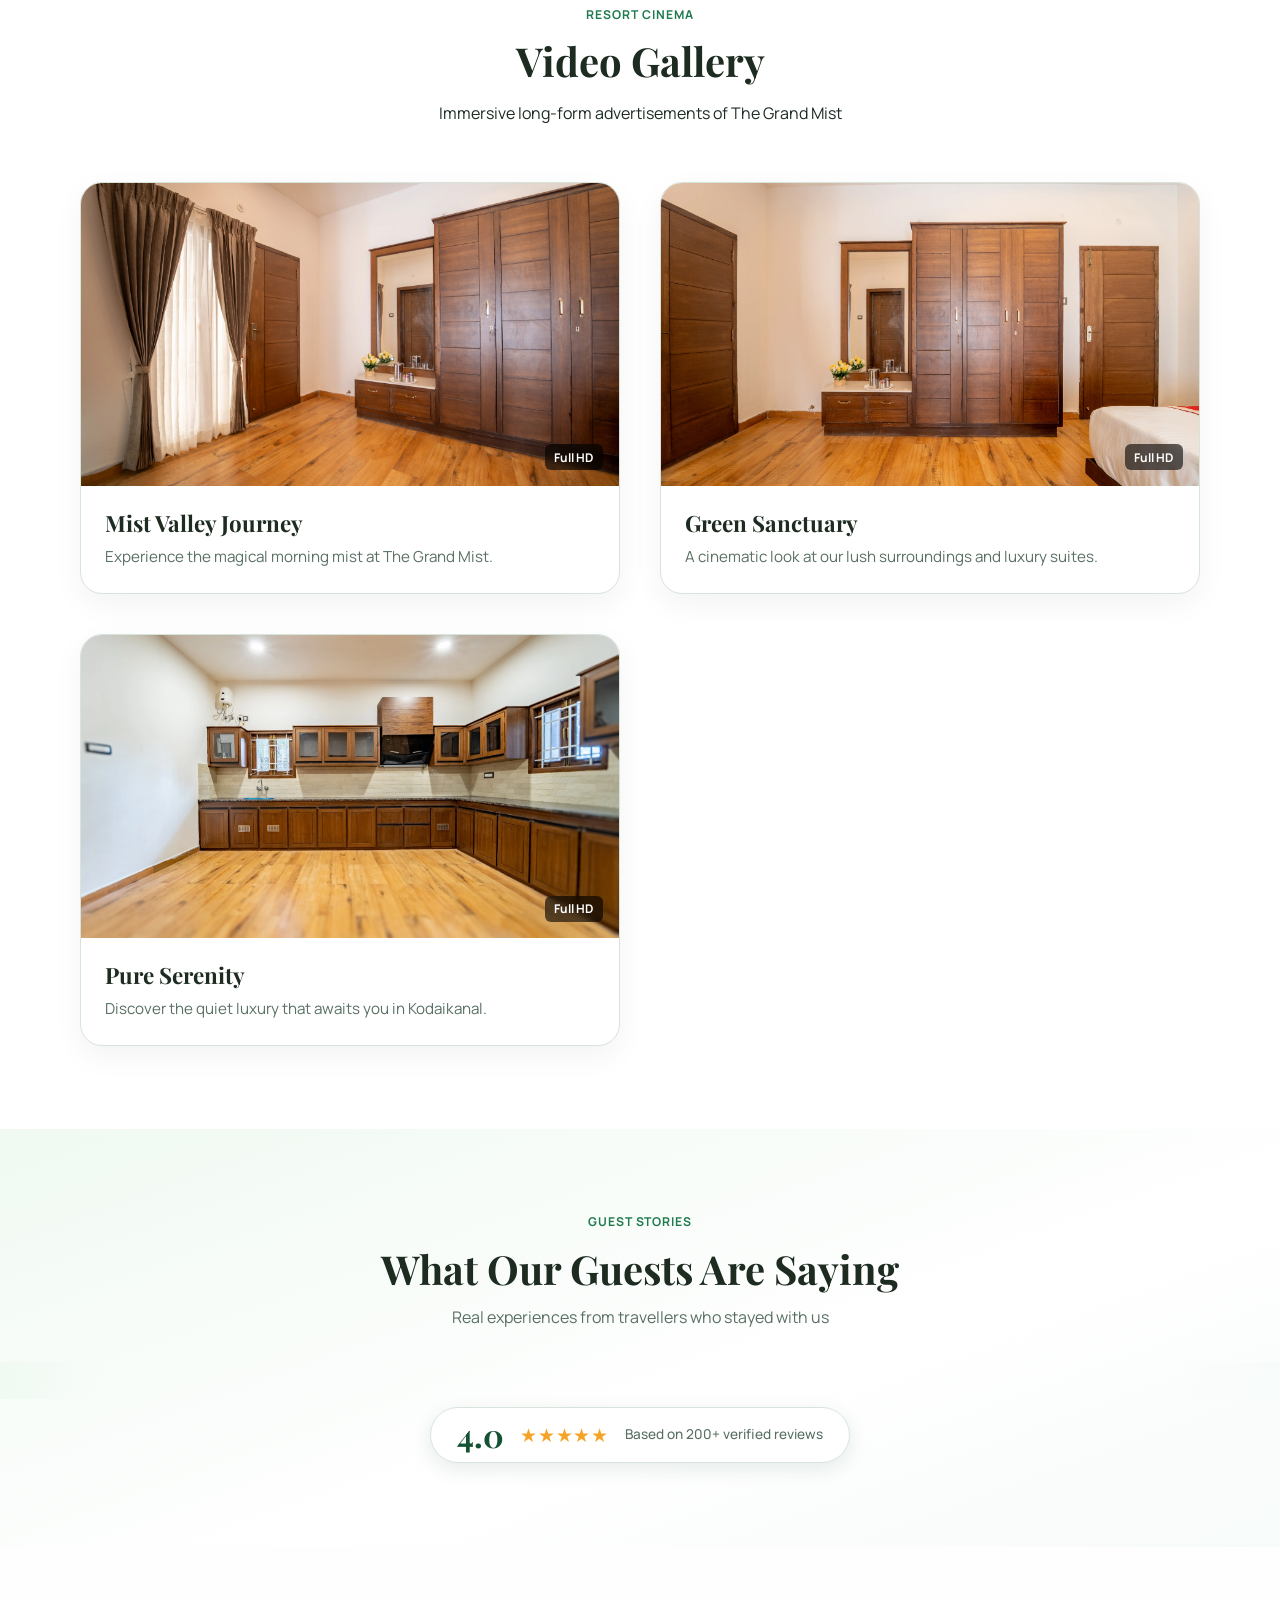
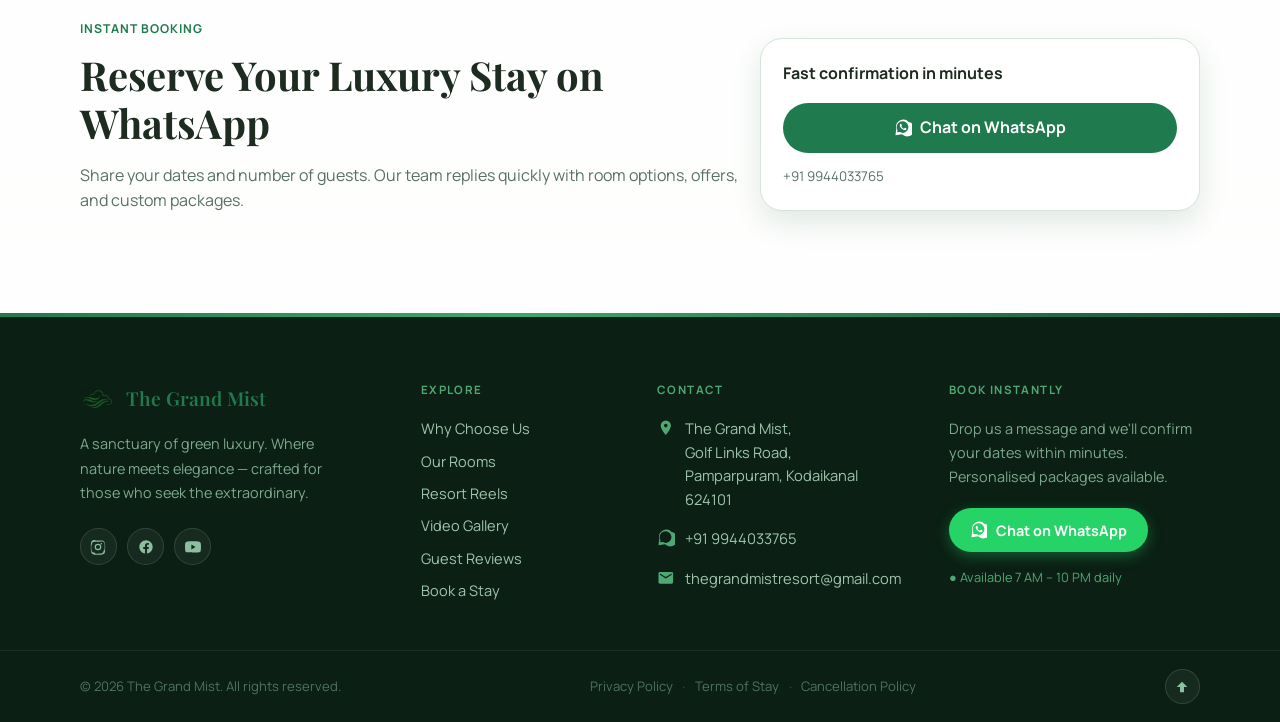
==== commit 15100272: "updated seo" ====
--- a/index.html
+++ b/index.html
@@ -21,6 +21,7 @@
 
   <meta charset="UTF-8" />
   <meta name="viewport" content="width=device-width, initial-scale=1.0" />
+  <meta name="google-site-verification" content="b8cb4e6fa4aa7762" />
   <title>The Grand Mist | Luxury Eco-Resort in Kodaikanal</title>
   <meta name="description" content="Experience eco-luxury at The Grand Mist, a premium hilltop resort in Kodaikanal. Featuring misty valley views, cozy suites, and serene nature escapes. Book your stay today." />
   <meta name="keywords" content="luxury resort Kodaikanal, eco-luxury stay, hilltop resort India, The Grand Mist Kodaikanal, misty valley views, family resort Kodaikanal, best resort for couples" />
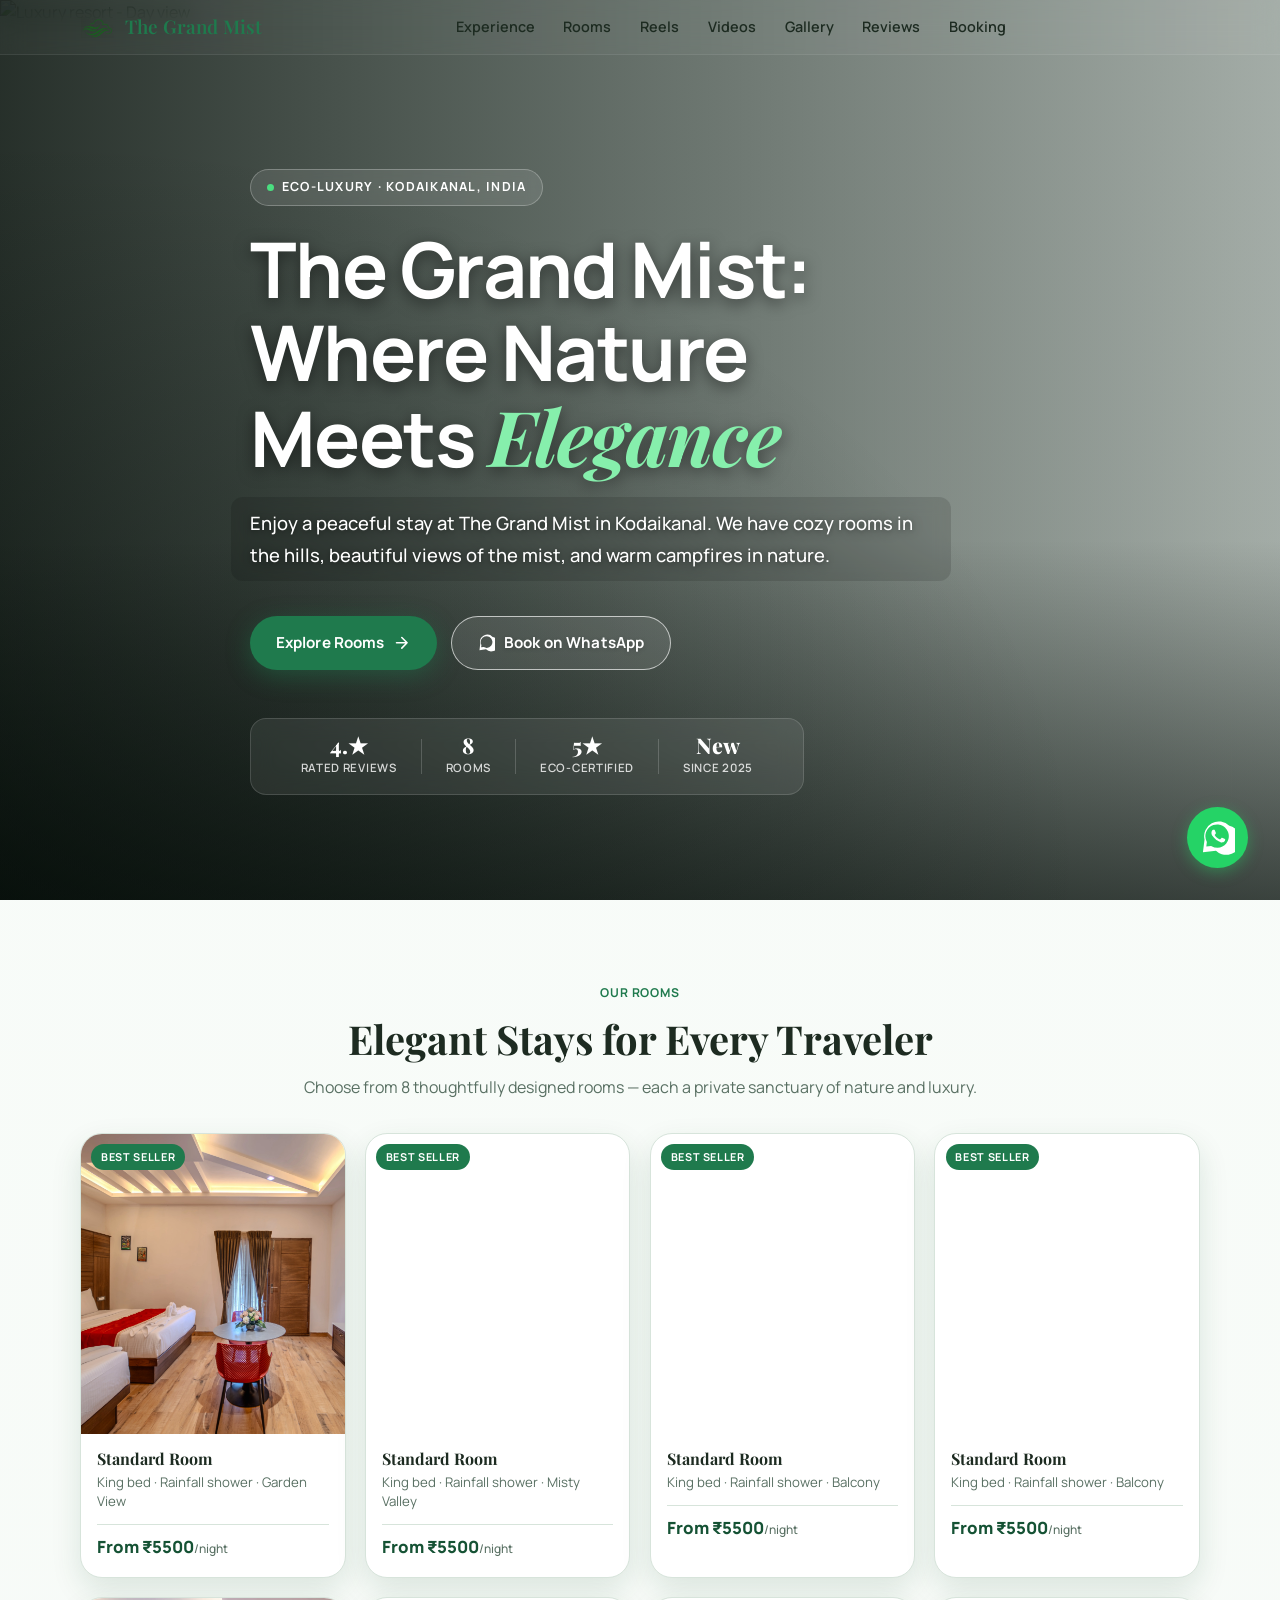
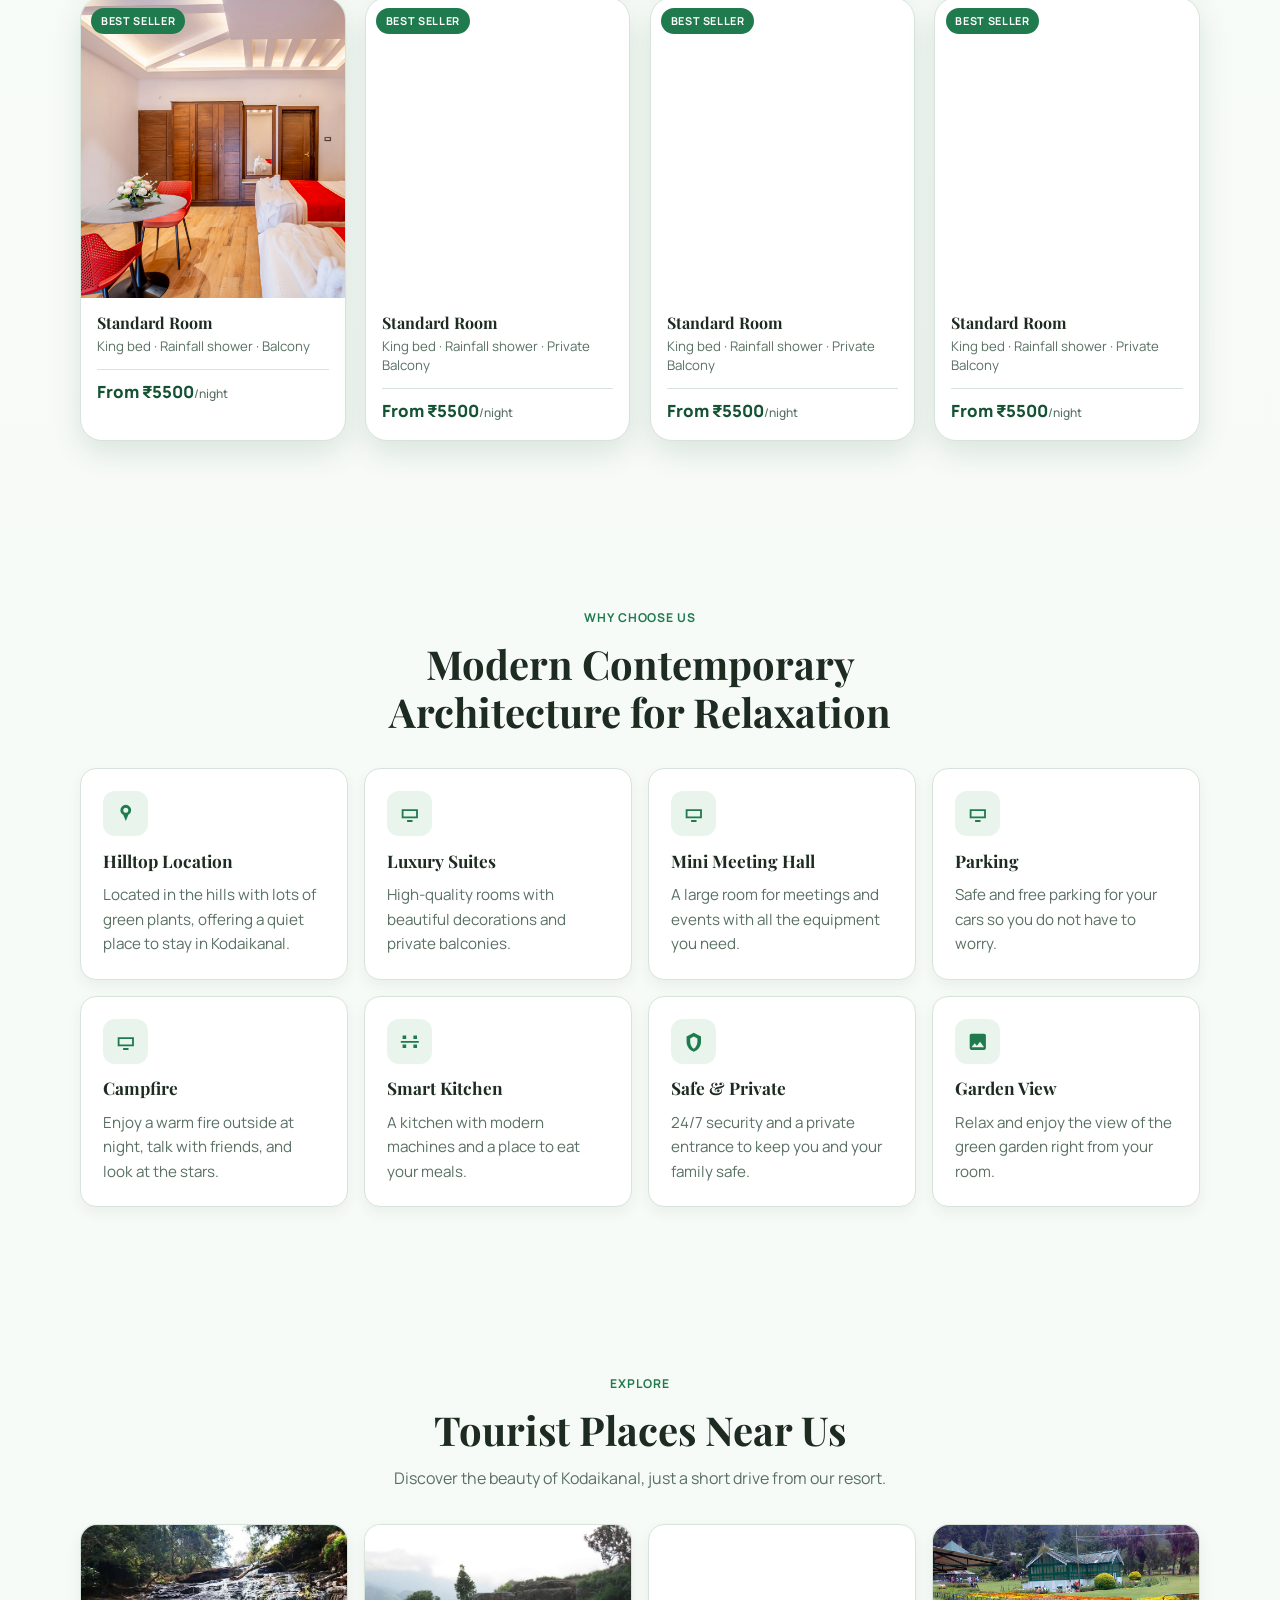
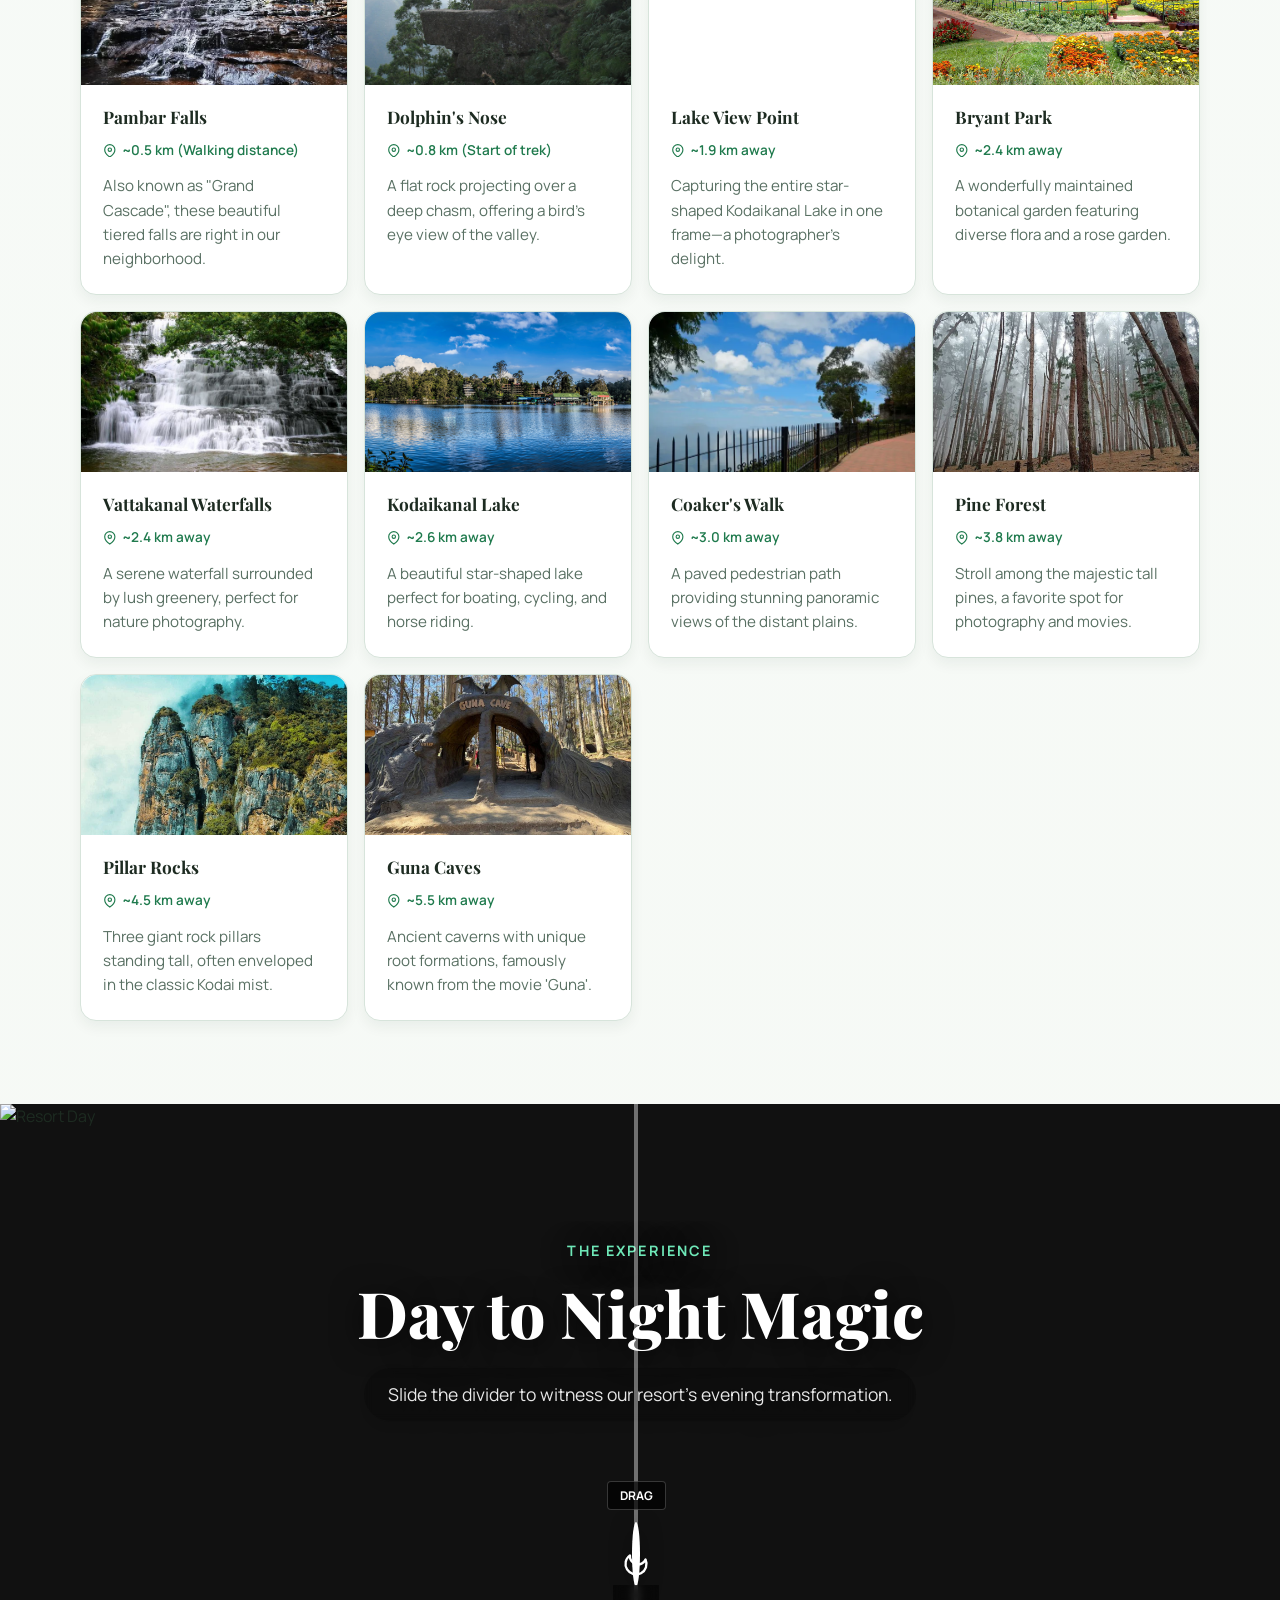
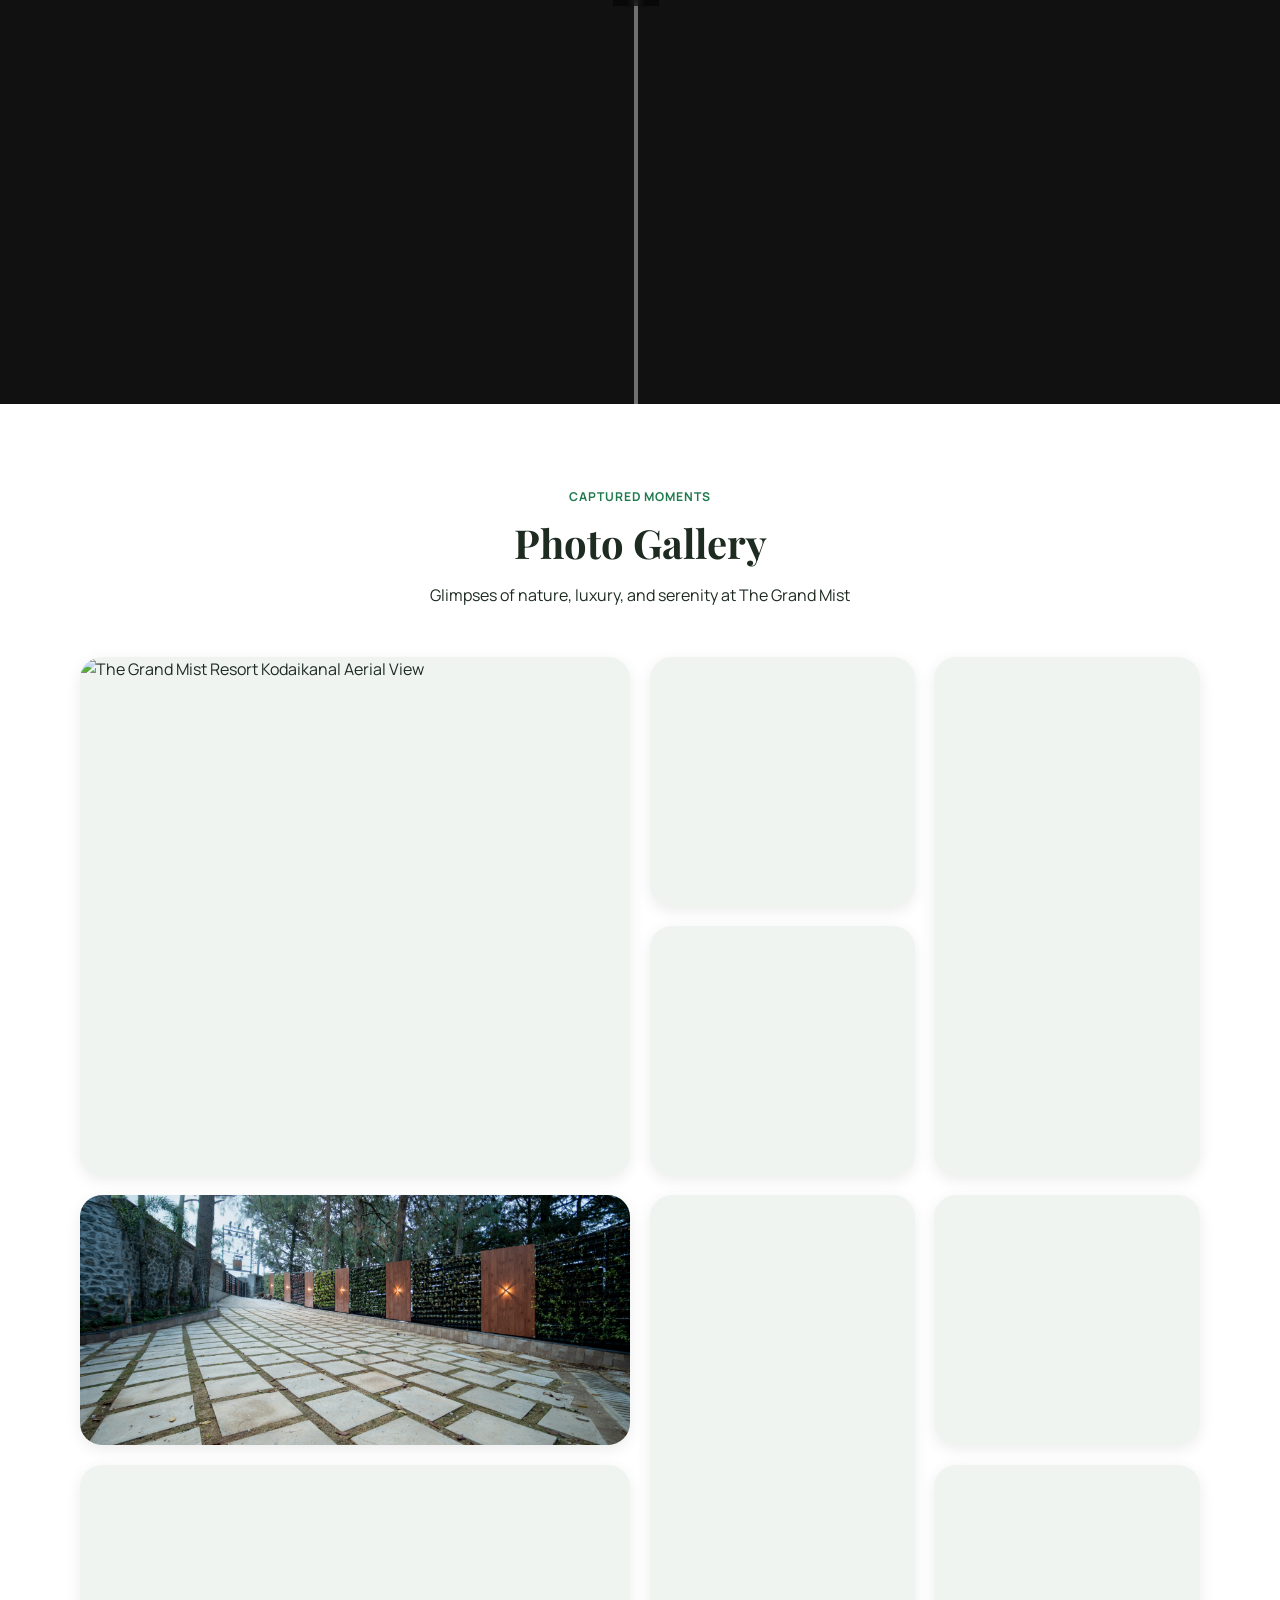
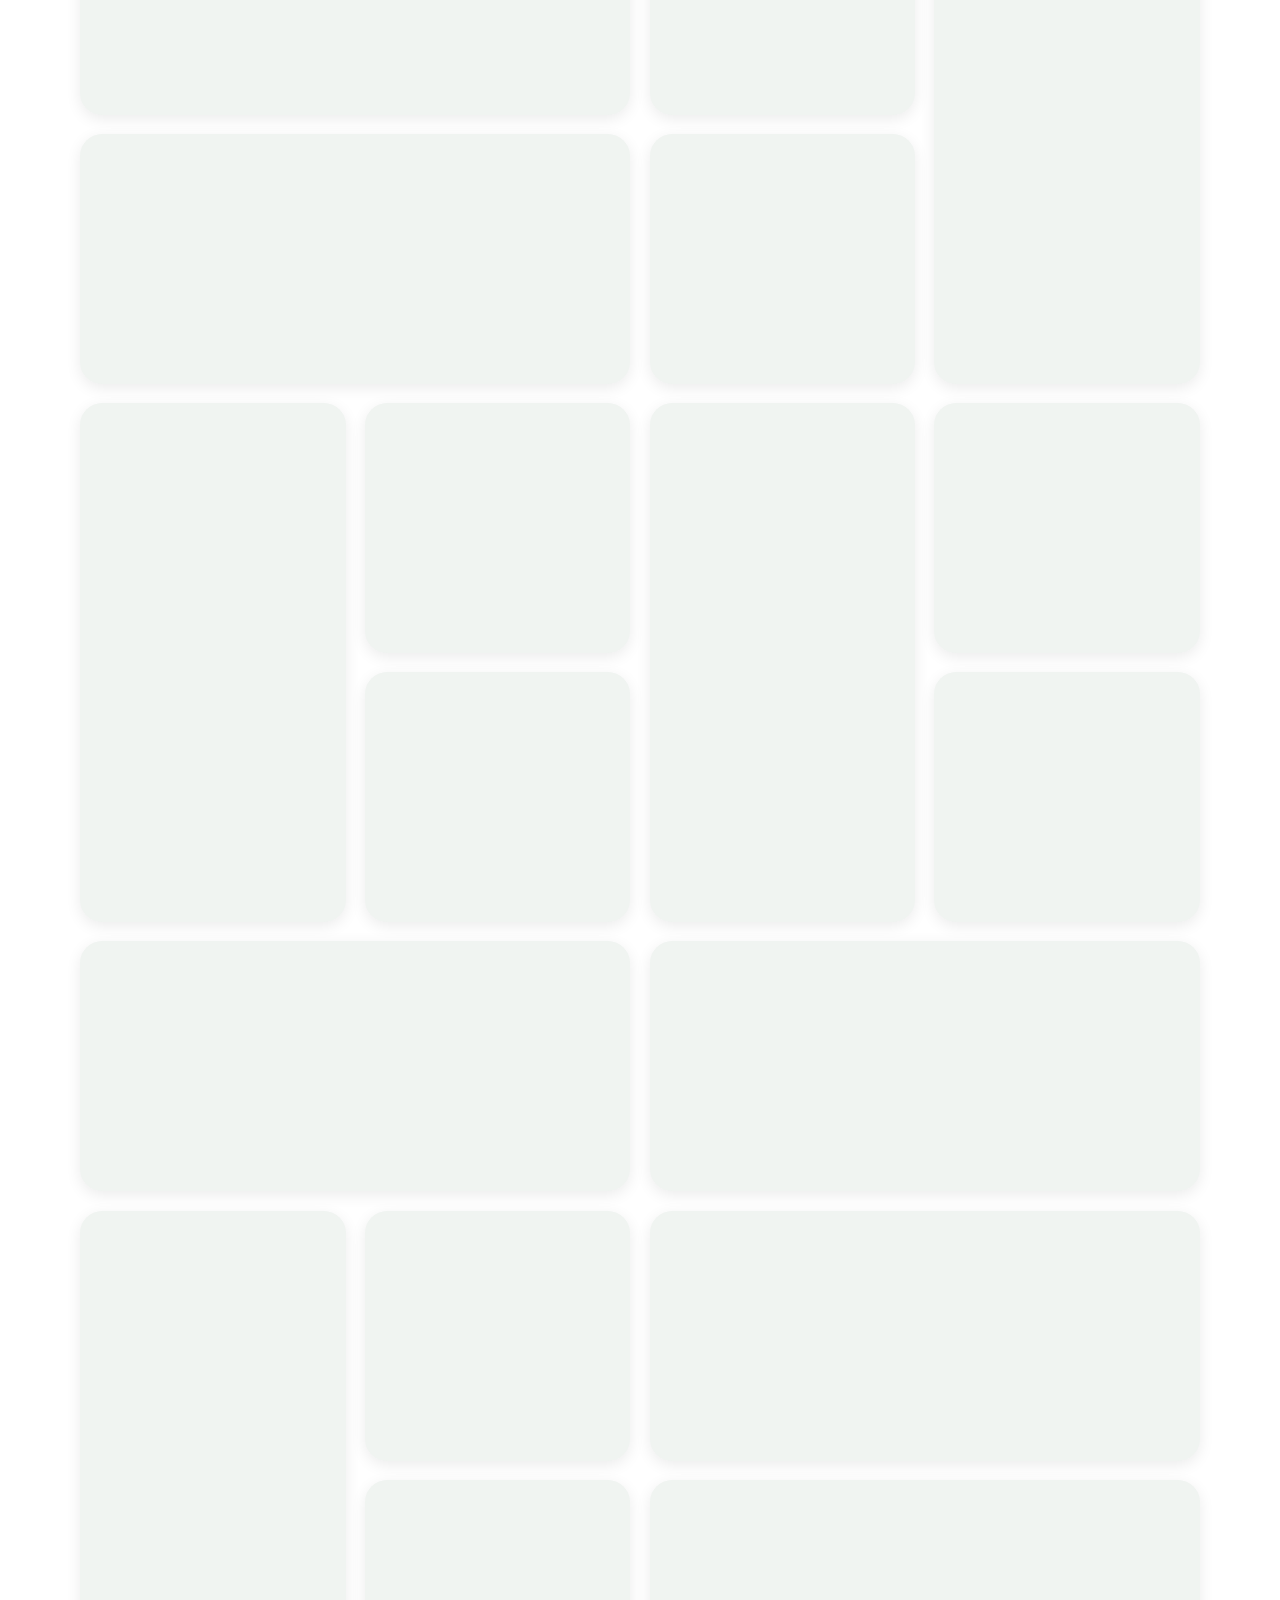
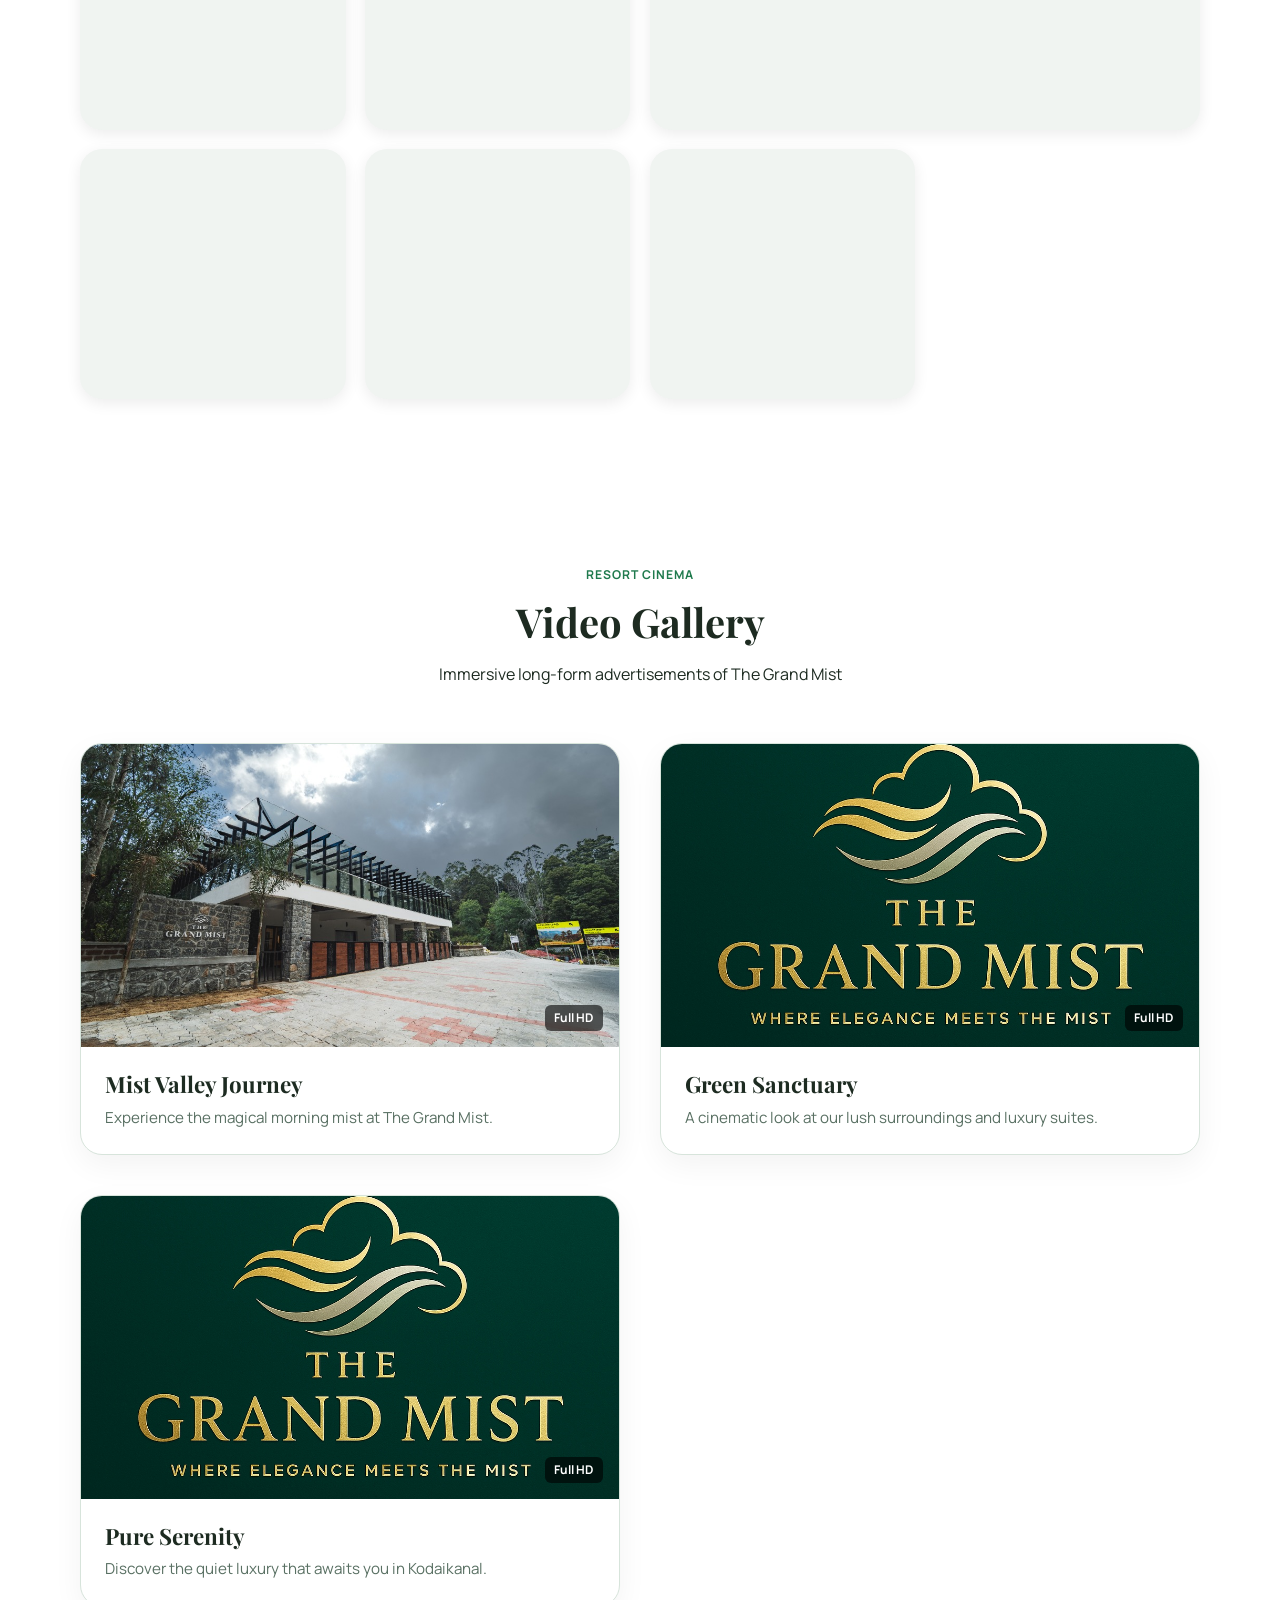
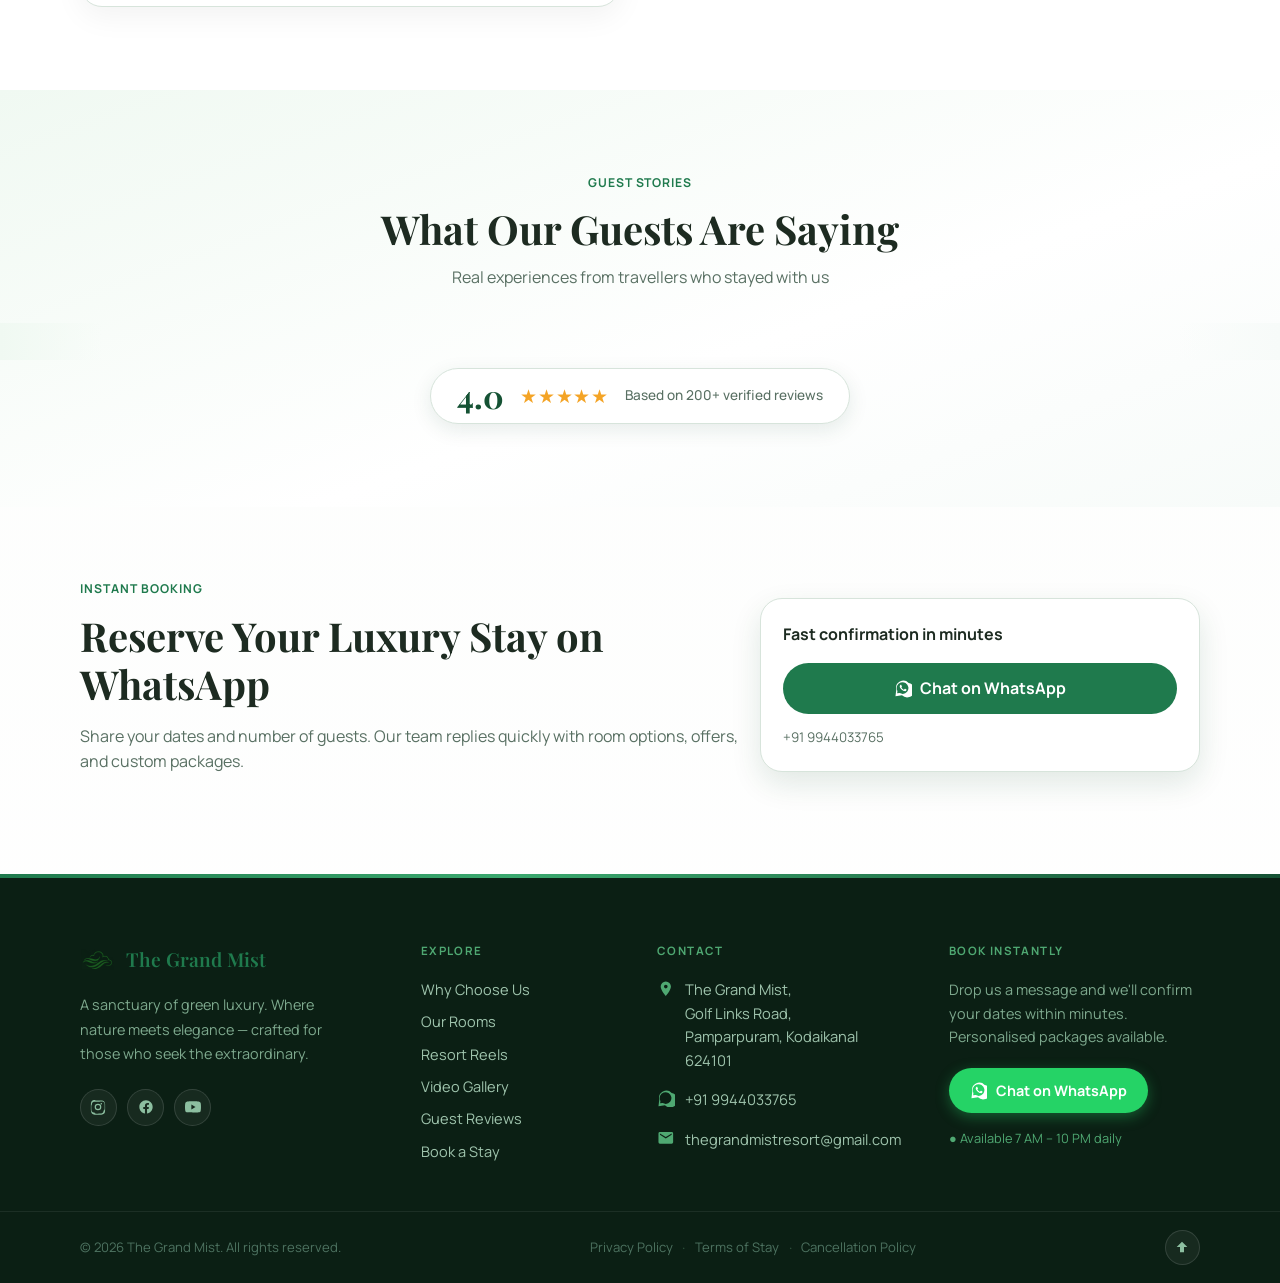
==== commit 3bfa27ea: "update" ====
--- a/index.html
+++ b/index.html
@@ -6,7 +6,7 @@
   <script async src="https://www.googletagmanager.com/gtag/js?id=G-PKPFLFR0WB"></script>
   <script>
     window.dataLayer = window.dataLayer || [];
-    function gtag(){dataLayer.push(arguments);}
+    function gtag() { dataLayer.push(arguments); }
     gtag('js', new Date());
 
     gtag('config', 'G-PKPFLFR0WB');
@@ -23,22 +23,26 @@
   <meta name="viewport" content="width=device-width, initial-scale=1.0" />
   <meta name="google-site-verification" content="b8cb4e6fa4aa7762" />
   <title>The Grand Mist | Luxury Eco-Resort in Kodaikanal</title>
-  <meta name="description" content="Experience eco-luxury at The Grand Mist, a premium hilltop resort in Kodaikanal. Featuring misty valley views, cozy suites, and serene nature escapes. Book your stay today." />
-  <meta name="keywords" content="luxury resort Kodaikanal, eco-luxury stay, hilltop resort India, The Grand Mist Kodaikanal, misty valley views, family resort Kodaikanal, best resort for couples" />
+  <meta name="description"
+    content="Experience eco-luxury at The Grand Mist, a premium hilltop resort in Kodaikanal. Featuring misty valley views, cozy suites, and serene nature escapes. Book your stay today." />
+  <meta name="keywords"
+    content="luxury resort Kodaikanal, eco-luxury stay, hilltop resort India, The Grand Mist Kodaikanal, misty valley views, family resort Kodaikanal, best resort for couples" />
   <link rel="canonical" href="https://thegrandmist.com/" />
 
   <!-- Open Graph / Facebook -->
   <meta property="og:type" content="website" />
   <meta property="og:url" content="https://thegrandmist.com/" />
   <meta property="og:title" content="The Grand Mist | Luxury Eco-Resort in Kodaikanal" />
-  <meta property="og:description" content="Experience eco-luxury at The Grand Mist, Kodaikanal. Misty valley views, cozy suites, and serene nature escapes." />
+  <meta property="og:description"
+    content="Experience eco-luxury at The Grand Mist, Kodaikanal. Misty valley views, cozy suites, and serene nature escapes." />
   <meta property="og:image" content="https://thegrandmist.com/Assets/home.JPG" />
 
   <!-- Twitter -->
   <meta property="twitter:card" content="summary_large_image" />
   <meta property="twitter:url" content="https://thegrandmist.com/" />
   <meta property="twitter:title" content="The Grand Mist | Luxury Eco-Resort in Kodaikanal" />
-  <meta property="twitter:description" content="Experience eco-luxury at The Grand Mist, Kodaikanal. Misty valley views, cozy suites, and serene nature escapes." />
+  <meta property="twitter:description"
+    content="Experience eco-luxury at The Grand Mist, Kodaikanal. Misty valley views, cozy suites, and serene nature escapes." />
   <meta property="twitter:image" content="https://thegrandmist.com/Assets/home.JPG" />
 
   <!-- Structured Data: Resort -->
@@ -142,8 +146,8 @@
 
         <!-- Subheading -->
         <p class="hero-sub" data-animate="fade-up" style="--delay:0.24s">
-          Discover serenity at The Grand Mist, Kodaikanal — featuring cozy hillside suites, breathtaking misty views,
-          warm campfires, and unforgettable stays in the heart of nature.
+          Enjoy a peaceful stay at The Grand Mist in Kodaikanal. We have cozy rooms in the hills, beautiful views of the
+          mist, and warm campfires in nature.
         </p>
 
         <!-- CTAs -->
@@ -170,7 +174,7 @@
         <!-- Trust stats strip -->
         <div class="hero-stats" data-animate="fade-up" style="--delay:0.48s">
           <div class="hero-stat">
-            <strong>4.0★</strong>
+            <strong>4.★</strong>
             <span>Rated Reviews</span>
           </div>
           <div class="hero-stat-divider"></div>
@@ -213,10 +217,10 @@
 
           <!-- Card 1 -->
           <article class="room-card" tabindex="0" role="button" aria-label="View Standard Room details"
-            data-room='{"id":"1","name":"Standard Room","badge":"Best Seller","view":"Garden View · Ground Floor","price":"₹5500","desc":"A soothing retreat featuring premium interiors and handcrafted decor. Step out onto your private patio with a morning cup of tea as nature serenades you.","img":"Assets/ROOM 1/PIC .webp","extraImgs":["Assets/ROOM 2/PIC -10.webp"],"facilities":["King Bed","Rainfall Shower","Free Wi-Fi","Flat Screen TV","24h Room Service"],"guests":"2 Adults"}'>
+            data-room='{"id":"1","name":"Standard Room","badge":"Best Seller","view":"Garden View · Ground Floor","price":"₹5500","desc":"A peaceful room with high-quality  and beautiful decor. Relax on your private patio with a cup of tea and enjoy the quiet sounds of nature.","img":"Assets/ROOM 1/PIC .webp","extraImgs":["Assets/ROOM 2/PIC -10.webp"],"facilities":["King Bed","Rainfall Shower","Free Wi-Fi","Flat Screen TV","24h Room Service"],"guests":"2 Adults"}'>
             <div class="room-thumb">
-              <img src="Assets/ROOM 1/PIC .webp" alt="Standard Room with Garden View at The Grand Mist Kodaikanal" width="400" height="300" loading="lazy"
-                decoding="async" />
+              <img src="Assets/ROOM 1/PIC .webp" alt="Standard Room with Garden View at The Grand Mist Kodaikanal"
+                width="400" height="300" loading="lazy" decoding="async" />
               <span class="room-badge">Best Seller</span>
               <div class="room-hover-cta">View Details →</div>
             </div>
@@ -229,10 +233,10 @@
 
           <!-- Card 2 -->
           <article class="room-card" tabindex="0" role="button" aria-label="View Standard Room details"
-            data-room='{"id":"2","name":"Standard Room","badge":"Best Seller","view":"Misty Valley","price":"₹5500","desc":"Wake to golden light and serene surroundings. This room features premium bedding, a sumptuous king bed, and curated local artwork on every wall.","img":"Assets/ROOM 1/PIC -2.webp","extraImgs":["Assets/ROOM 2/PIC -11.webp"],"facilities":["King Bed","Rainfall Shower","Free Wi-Fi","Flat Screen TV","24h Room Service"],"guests":"2 Adults"}'>
+            data-room='{"id":"2","name":"Standard Room","badge":"Best Seller","view":"Misty Valley","price":"₹5500","desc":"Wake up to beautiful light and peaceful surroundings. This room has a high-quality king bed and local art on the walls.","img":"Assets/ROOM 1/PIC -2.webp","extraImgs":["Assets/ROOM 2/PIC -11.webp"],"facilities":["King Bed","Rainfall Shower","Free Wi-Fi","Flat Screen TV","24h Room Service"],"guests":"2 Adults"}'>
             <div class="room-thumb">
-              <img src="Assets/ROOM 1/PIC -2.webp" alt="Luxury Standard Room with Misty Valley View at The Grand Mist" width="400" height="300" loading="lazy"
-                decoding="async" />
+              <img src="Assets/ROOM 1/PIC -2.webp" alt="Luxury Standard Room with Misty Valley View at The Grand Mist"
+                width="400" height="300" loading="lazy" decoding="async" />
               <span class="room-badge">Best Seller</span>
               <div class="room-hover-cta">View Details →</div>
             </div>
@@ -245,10 +249,10 @@
 
           <!-- Card 3 -->
           <article class="room-card" tabindex="0" role="button" aria-label="View Standard Room details"
-            data-room='{"id":"3","name":"Standard Room","badge":"Best Seller","view":"Mountain View","price":"₹5500","desc":"Our signature luxury retreat. A sprawling room with a separate living area and a private balcony — designed to offer the ultimate in relaxation and comfort.","img":"Assets/ROOM 1/PIC -3.webp","extraImgs":["Assets/ROOM 2/PIC -12.webp"],"facilities":["King Bed","Rainfall Shower","Free Wi-Fi","Flat Screen TV","24h Room Service","Balcony"],"guests":"2 Adults"}'>
+            data-room='{"id":"3","name":"Standard Room","badge":"Best Seller","view":"Mountain View","price":"₹5500","desc":"Our best luxury room. It is a large room with a separate living area and a private balcony for relaxing.","img":"Assets/ROOM 1/PIC -3.webp","extraImgs":["Assets/ROOM 2/PIC -12.webp"],"facilities":["King Bed","Rainfall Shower","Free Wi-Fi","Flat Screen TV","24h Room Service","Balcony"],"guests":"2 Adults"}'>
             <div class="room-thumb">
-              <img src="Assets/ROOM 1/PIC -3.webp" alt="Standard Room with Balcony and Mountain View at The Grand Mist" width="400" height="300" loading="lazy"
-                decoding="async" />
+              <img src="Assets/ROOM 1/PIC -3.webp" alt="Standard Room with Balcony and Mountain View at The Grand Mist"
+                width="400" height="300" loading="lazy" decoding="async" />
               <span class="room-badge">Best Seller</span>
               <div class="room-hover-cta">View Details →</div>
             </div>
@@ -261,10 +265,10 @@
 
           <!-- Card 4 -->
           <article class="room-card" tabindex="0" role="button" aria-label="View Standard Room details"
-            data-room='{"id":"4","name":"Standard Room","badge":"Best Seller","view":"Mountain View","price":"₹5500","desc":"Nestled in a serene corner of the resort, this room features elegant wooden interiors and a private balcony to bring you closer to nature.","img":"Assets/ROOM 1/PIC -4.webp","extraImgs":["Assets/ROOM 2/PIC -13.webp"],"facilities":["King Bed","Rainfall Shower","Free Wi-Fi","Flat Screen TV","24h Room Service","Balcony"],"guests":"2 Adults"}'>
+            data-room='{"id":"4","name":"Standard Room","badge":"Best Seller","view":"Mountain View","price":"₹5500","desc":"Located in a quiet corner of the resort, this room has beautiful wooden interiors and a balcony close to nature.","img":"Assets/ROOM 1/PIC -4.webp","extraImgs":["Assets/ROOM 2/PIC -13.webp"],"facilities":["King Bed","Rainfall Shower","Free Wi-Fi","Flat Screen TV","24h Room Service","Balcony"],"guests":"2 Adults"}'>
             <div class="room-thumb">
-              <img src="Assets/ROOM 1/PIC -4.webp" alt="Cozy Standard Room with Mountain View at The Grand Mist Resort" width="400" height="300" loading="lazy"
-                decoding="async" />
+              <img src="Assets/ROOM 1/PIC -4.webp" alt="Cozy Standard Room with Mountain View at The Grand Mist Resort"
+                width="400" height="300" loading="lazy" decoding="async" />
               <span class="room-badge">Best Seller</span>
               <div class="room-hover-cta">View Details →</div>
             </div>
@@ -277,10 +281,10 @@
 
           <!-- Card 5 -->
           <article class="room-card" tabindex="0" role="button" aria-label="View Standard Room details"
-            data-room='{"id":"5","name":"Standard Room","badge":"Best Seller","view":"Mountain View","price":"₹5500","desc":"Step from your room onto a balcony overlooking our serene landscape. Watch the mist rise at dawn from your private lounge area.","img":"Assets/ROOM 1/PIC -5.webp","extraImgs":["Assets/ROOM 2/PIC -14.webp"],"facilities":["King Bed","Rainfall Shower","Free Wi-Fi","Flat Screen TV","24h Room Service","Balcony"],"guests":"2 Adults"}'>
+            data-room='{"id":"5","name":"Standard Room","badge":"Best Seller","view":"Mountain View","price":"₹5500","desc":"Walk onto your private balcony and see the beautiful landscape. You can watch the morning mist from your own lounge area.","img":"Assets/ROOM 1/PIC -5.webp","extraImgs":["Assets/ROOM 2/PIC -14.webp"],"facilities":["King Bed","Rainfall Shower","Free Wi-Fi","Flat Screen TV","24h Room Service","Balcony"],"guests":"2 Adults"}'>
             <div class="room-thumb">
-              <img src="Assets/ROOM 1/PIC -5.webp" alt="Elegant Standard Room with Private Balcony in Kodaikanal" width="400" height="300" loading="lazy"
-                decoding="async" />
+              <img src="Assets/ROOM 1/PIC -5.webp" alt="Elegant Standard Room with Private Balcony in Kodaikanal"
+                width="400" height="300" loading="lazy" decoding="async" />
               <span class="room-badge">Best Seller</span>
               <div class="room-hover-cta">View Details →</div>
             </div>
@@ -293,7 +297,7 @@
 
           <!-- Card 6 -->
           <article class="room-card" tabindex="0" role="button" aria-label="View Standard Room details"
-            data-room='{"id":"6","name":"Standard Room","badge":"Best Seller","view":"Panoramic View","price":"₹5500","desc":"A dream retreat elevated for luxury living. Offers panoramic views of the resort and a unique stargazing skylight over the bed, with a private balcony.","img":"Assets/ROOM 1/PIC -6.webp","facilities":["King Bed","Rainfall Shower","Free Wi-Fi","Flat Screen TV","24h Room Service","Private Balcony"],"guests":"2 Adults"}'>
+            data-room='{"id":"6","name":"Standard Room","badge":"Best Seller","view":"Panoramic View","price":"₹5500","desc":"A luxury room designed for the best experience. It offers great views and a special window for looking at the stars from your bed.","img":"Assets/ROOM 1/PIC -6.webp","facilities":["King Bed","Rainfall Shower","Free Wi-Fi","Flat Screen TV","24h Room Service","Private Balcony"],"guests":"2 Adults"}'>
             <div class="room-thumb">
               <img src="Assets/ROOM 1/PIC -6.webp" alt="Standard Room" width="400" height="300" loading="lazy"
                 decoding="async" />
@@ -309,10 +313,10 @@
 
           <!-- Card 7 -->
           <article class="room-card" tabindex="0" role="button" aria-label="View Standard Room details"
-            data-room='{"id":"7","name":"Standard Room","badge":"Best Seller","view":"Forest View","price":"₹5500","desc":"Inspired by Indias royal havelis, this room blends traditional furniture and textiles with modern comforts for a culturally immersive stay with a private balcony.","img":"Assets/ROOM 2/PIC -8.webp","facilities":["King Bed","Rainfall Shower","Free Wi-Fi","Flat Screen TV","24h Room Service","Private Balcony"],"guests":"2 Adults"}'>
+            data-room='{"id":"7","name":"Standard Room","badge":"Best Seller","view":"Forest View","price":"₹5500","desc":"Inspired by traditional Indian style, this room has comfortable furniture and a private balcony for a relaxing stay.","img":"Assets/ROOM 2/PIC -8.webp","facilities":["King Bed","Rainfall Shower","Free Wi-Fi","Flat Screen TV","24h Room Service","Private Balcony"],"guests":"2 Adults"}'>
             <div class="room-thumb">
-              <img src="Assets/ROOM 2/PIC -8.webp" alt="Standard Room with Forest View and Private Balcony" width="400" height="300" loading="lazy"
-                decoding="async" />
+              <img src="Assets/ROOM 2/PIC -8.webp" alt="Standard Room with Forest View and Private Balcony" width="400"
+                height="300" loading="lazy" decoding="async" />
               <span class="room-badge">Best Seller</span>
               <div class="room-hover-cta">View Details →</div>
             </div>
@@ -325,7 +329,7 @@
 
           <!-- Card 8 -->
           <article class="room-card" tabindex="0" role="button" aria-label="View Standard Room details"
-            data-room='{"id":"8","name":"Standard Room","badge":"Best Seller","view":"Exclusive High Point","price":"₹5500","desc":"Perched at the highest point of the resort, this room offers a sanctuary of peace and sophistication. Experience pure exclusivity with your own private balcony.","img":"Assets/ROOM 2/PIC -9.webp","facilities":["King Bed","Rainfall Shower","Free Wi-Fi","Flat Screen TV","24h Room Service","Private Balcony"],"guests":"2 Adults"}'>
+            data-room='{"id":"8","name":"Standard Room","badge":"Best Seller","view":"Exclusive High Point","price":"₹5500","desc":"Located at the highest point of the resort, this quiet room offers great views and a private balcony for your comfort.","img":"Assets/ROOM 2/PIC -9.webp","facilities":["King Bed","Rainfall Shower","Free Wi-Fi","Flat Screen TV","24h Room Service","Private Balcony"],"guests":"2 Adults"}'>
             <div class="room-thumb">
               <img src="Assets/ROOM 2/PIC -9.webp" alt="Standard Room" width="400" height="300" loading="lazy"
                 decoding="async" />
@@ -357,7 +361,7 @@
               </svg>
             </span>
             <h3>Hilltop Location</h3>
-            <p>Set amid scenic hills and lush greenery, offering a peaceful escape in the heart of Kodaikanal.</p>
+            <p>Located in the hills with lots of green plants, offering a quiet place to stay in Kodaikanal.</p>
           </article>
           <article class="feature-card">
             <span class="icon-wrap">
@@ -366,7 +370,7 @@
               </svg>
             </span>
             <h3>Luxury Suites</h3>
-            <p>Premium interiors, handcrafted decor, and modern comforts with elegant private balconies.</p>
+            <p>High-quality rooms with beautiful decorations and private balconies.</p>
           </article>
           <article class="feature-card">
             <span class="icon-wrap">
@@ -375,7 +379,7 @@
               </svg>
             </span>
             <h3>Mini Meeting Hall</h3>
-            <p>Spacious hall with modern amenities, perfect for meetings, conferences, and events.</p>
+            <p>A large room for meetings and events with all the equipment you need.</p>
           </article>
           <article class="feature-card">
             <span class="icon-wrap">
@@ -384,7 +388,7 @@
               </svg>
             </span>
             <h3>Parking</h3>
-            <p>Safe and secure parking space for your vehicles, ensuring peace of mind during your stay.</p>
+            <p>Safe and free parking for your cars so you do not have to worry.</p>
           </article>
           <article class="feature-card">
             <span class="icon-wrap">
@@ -393,7 +397,7 @@
               </svg>
             </span>
             <h3>Campfire</h3>
-            <p>Gather around the warm campfire under the starry sky, sharing stories and making memories.</p>
+            <p>Enjoy a warm fire outside at night, talk with friends, and look at the stars.</p>
           </article>
 
           <article class="feature-card">
@@ -403,7 +407,7 @@
               </svg>
             </span>
             <h3>Smart Kitchen</h3>
-            <p>Equipped kitchen with modern appliances and dining area for your culinary needs.</p>
+            <p>A kitchen with modern machines and a place to eat your meals.</p>
           </article>
           <article class="feature-card">
             <span class="icon-wrap">
@@ -413,7 +417,7 @@
               </svg>
             </span>
             <h3>Safe & Private</h3>
-            <p>24/7 security, gated access, and concierge support for a smooth luxury experience.</p>
+            <p>24/7 security and a private entrance to keep you and your family safe.</p>
           </article>
           <article class="feature-card">
             <span class="icon-wrap">
@@ -423,8 +427,7 @@
               </svg>
             </span>
             <h3>Garden View</h3>
-            <p>Relax and unwind while taking in the beautiful, serene views of our lush greenery right outside your
-              room.</p>
+            <p>Relax and enjoy the view of the green garden right from your room.</p>
           </article>
         </div>
       </div>
@@ -709,20 +712,18 @@
     <!-- ===== /ROOM DETAIL MODAL ===== -->
 
 
-    <!-- ===== VIDEO REELS SECTION ===== -->
+    <!-- ===== VIDEO REELS SECTION (HIDDEN) ===== -->
+    <!-- 
     <section class="section reels-section" id="reels">
 
-      <!-- Section header -->
       <div class="reels-header">
         <span class="reels-featured-pill">Resort Experience</span>
         <h2 class="reels-title">OUR RESORT <em>REELS</em></h2>
         <p class="reels-sub">Swipe through immersive moments from The Grand Mist</p>
       </div>
 
-      <!-- Carousel stage -->
       <div class="reels-stage" id="reelsStage" aria-label="Resort video reels">
 
-        <!-- Reel 1 – Infinity Pool -->
         <div class="reel-card" data-index="0"
           data-video="https://cdn.pixabay.com/video/2021/04/12/70874-538054425_tiny.mp4">
           <div class="reel-inner">
@@ -742,7 +743,6 @@
           </div>
         </div>
 
-        <!-- Reel 2 – Forest Walk -->
         <div class="reel-card" data-index="1"
           data-video="https://cdn.pixabay.com/video/2023/10/24/186355-877790324_tiny.mp4">
           <div class="reel-inner">
@@ -761,7 +761,6 @@
           </div>
         </div>
 
-        <!-- Reel 3 – Villa Tour (ACTIVE) -->
         <div class="reel-card active" data-index="2"
           data-video="https://cdn.pixabay.com/video/2021/08/20/85750-591244799_tiny.mp4">
           <div class="reel-inner">
@@ -780,7 +779,6 @@
           </div>
         </div>
 
-        <!-- Reel 4 – Dining -->
         <div class="reel-card" data-index="3"
           data-video="https://cdn.pixabay.com/video/2022/11/04/137637-767098492_tiny.mp4">
           <div class="reel-inner">
@@ -801,7 +799,6 @@
           </div>
         </div>
 
-        <!-- Reel 5 – Sunrise -->
         <div class="reel-card" data-index="4"
           data-video="https://cdn.pixabay.com/video/2021/03/13/67849-524029237_tiny.mp4">
           <div class="reel-inner">
@@ -822,9 +819,8 @@
           </div>
         </div>
 
-      </div><!-- /reels-stage -->
-
-      <!-- Controls -->
+      </div>
+
       <div class="reels-controls">
         <button class="reel-ctrl-btn" id="reelPrev" aria-label="Previous reel">
           <svg viewBox="0 0 24 24">
@@ -846,7 +842,6 @@
         </button>
       </div>
 
-      <!-- Dot pagination -->
       <div class="reels-dots" id="reelsDots" role="tablist" aria-label="Reel navigation">
         <button class="reel-dot" data-dot="0" role="tab" aria-label="Reel 1"></button>
         <button class="reel-dot" data-dot="1" role="tab" aria-label="Reel 2"></button>
@@ -856,12 +851,13 @@
       </div>
 
     </section>
+    -->
     <!-- ===== /VIDEO REELS SECTION ===== -->
 
     <!-- ===== VIDEO LIGHTBOX OVERLAY ===== -->
     <div class="video-overlay" id="videoOverlay" role="dialog" aria-modal="true">
       <div class="video-overlay-inner">
-        <button class="video-close" id="videoClose" aria-label="Close advertisement video">
+        <button class="video-close" id="videoClose" aria-label="Close video">
           <svg viewBox="0 0 24 24">
             <path d="M18 6 6 18M6 6l12 12" stroke="currentColor" stroke-width="2.5" stroke-linecap="round"
               fill="none" />
@@ -871,13 +867,14 @@
           <video id="overlayVideo" playsinline preload="auto">
             Your browser does not support the video tag.
           </video>
-          <iframe id="overlayIframe" allow="autoplay; fullscreen" allowfullscreen style="display:none; width:100%; height:100%; border:none; border-radius:12px;"></iframe>
+          <iframe id="overlayIframe" allow="autoplay; fullscreen" allowfullscreen
+            style="display:none; width:100%; height:100%; border:none; border-radius:12px;"></iframe>
           <!-- ADVERTISEMENT OVERLAYS -->
           <div class="video-ad-info">
-            <span class="ad-tag">Advertisement</span>
-            <h2 class="ad-title">THE GRAND MIST</h2>
-            <p class="ad-desc">Experience eco-luxury in the heart of nature.</p>
-            <a href="#booking" class="ad-cta btn btn-primary">Book Your Sanctuary</a>
+            <span class="ad-tag">Resort Experience</span>
+            <h2 class="ad-title">The Grand Mist</h2>
+            <p class="ad-desc">Enjoy a peaceful stay in nature.</p>
+            <a href="#booking" class="ad-cta btn btn-primary">Book Now</a>
           </div>
         </div>
       </div>
@@ -897,8 +894,8 @@
         <div class="gallery-grid">
           <!-- Main Features -->
           <div class="photo-item photo-large">
-            <img src="Assets/home.JPG" alt="The Grand Mist Resort Kodaikanal Aerial View" width="800" height="600" loading="lazy"
-              decoding="async" />
+            <img src="Assets/home.JPG" alt="The Grand Mist Resort Kodaikanal Aerial View" width="800" height="600"
+              loading="lazy" decoding="async" />
           </div>
 
           <!-- Outdoor / Grounds -->
@@ -979,8 +976,8 @@
               decoding="async" />
           </div>
           <div class="photo-item photo-tall">
-            <img src="Assets/OTHERS/PIC -7.webp" alt="The Grand Mist Kodaikanal Misty Morning View" width="400" height="600" loading="lazy"
-              decoding="async" />
+            <img src="Assets/OTHERS/PIC -7.webp" alt="The Grand Mist Kodaikanal Misty Morning View" width="400"
+              height="600" loading="lazy" decoding="async" />
           </div>
           <div class="photo-item">
             <img src="Assets/OTHERS/PIC -37.webp" alt="Serene Morning" width="400" height="300" loading="lazy"
@@ -1032,9 +1029,10 @@
 
         <div class="video-grid">
           <!-- Video 1 -->
-          <div class="video-card" data-video="https://drive.google.com/file/d/1rcsoSYAWVowK0-75dqn8iXym8-iQ0D_T/preview">
+          <div class="video-card"
+            data-video="https://drive.google.com/file/d/1rcsoSYAWVowK0-75dqn8iXym8-iQ0D_T/preview">
             <div class="video-thumb">
-              <img src="Assets/ROOM 2/PIC -13.webp" alt="Resort Aerial View" loading="lazy" />
+              <img src="Assets/video_thumb_resort.jpg" alt="Resort Aerial View" loading="lazy" />
               <div class="video-duration">Full HD</div>
               <button class="video-play-overlay" aria-label="Play Resort Video 1">
                 <svg viewBox="0 0 24 24">
@@ -1049,9 +1047,10 @@
           </div>
 
           <!-- Video 2 -->
-          <div class="video-card" data-video="https://drive.google.com/file/d/1HLR_Fia2l17lzBhoevrPzBVIZ4t6Yz1p/preview">
+          <div class="video-card"
+            data-video="https://drive.google.com/file/d/1HLR_Fia2l17lzBhoevrPzBVIZ4t6Yz1p/preview">
             <div class="video-thumb">
-              <img src="Assets/ROOM 2/PIC -14.webp" alt="Resort Ambiance" loading="lazy" />
+              <img src="Assets/video_thumb_logo.jpg" alt="The Grand Mist" loading="lazy" />
               <div class="video-duration">Full HD</div>
               <button class="video-play-overlay" aria-label="Play Resort Video 2">
                 <svg viewBox="0 0 24 24">
@@ -1066,9 +1065,10 @@
           </div>
 
           <!-- Video 3 -->
-          <div class="video-card" data-video="https://drive.google.com/file/d/1wyyR-AgjeB8tOseAj2Bm-_SE2KvfpR6x/preview">
+          <div class="video-card"
+            data-video="https://drive.google.com/file/d/1wyyR-AgjeB8tOseAj2Bm-_SE2KvfpR6x/preview">
             <div class="video-thumb">
-              <img src="Assets/KITCHEN/PIC -15.webp" alt="Resort Serenity" loading="lazy" />
+              <img src="Assets/video_thumb_logo.jpg" alt="The Grand Mist" loading="lazy" />
               <div class="video-duration">Full HD</div>
               <button class="video-play-overlay" aria-label="Play Resort Video 3">
                 <svg viewBox="0 0 24 24">
@@ -1326,11 +1326,11 @@
       <div class="container footer-bottom-inner">
         <p>&copy; 2026 The Grand Mist. All rights reserved.</p>
         <div class="footer-bottom-links">
-          <a href="#">Privacy Policy</a>
+          <a href="javascript:void(0)" onclick="openPolicy('privacy')">Privacy Policy</a>
           <span aria-hidden="true">&middot;</span>
-          <a href="#">Terms of Stay</a>
+          <a href="javascript:void(0)" onclick="openPolicy('terms')">Terms of Stay</a>
           <span aria-hidden="true">&middot;</span>
-          <a href="#">Cancellation Policy</a>
+          <a href="javascript:void(0)" onclick="openPolicy('cancellation')">Cancellation Policy</a>
         </div>
         <a href="#home" class="back-to-top" aria-label="Back to top">
           <svg viewBox="0 0 24 24" aria-hidden="true">
@@ -1342,17 +1342,30 @@
   </footer>
 
 
-  <a href="https://wa.me/919944033765?text=Hi%20The%20Grand%20Mist%2C%20I'd%20like%20to%20enquire%20about%20a%20booking." 
-     class="whatsapp-float" 
-     target="_blank" 
-     rel="noopener noreferrer"
-     aria-label="Contact us on WhatsApp">
+  <a href="https://wa.me/919944033765?text=Hi%20The%20Grand%20Mist%2C%20I'd%20like%20to%20enquire%20about%20a%20booking."
+    class="whatsapp-float" target="_blank" rel="noopener noreferrer" aria-label="Contact us on WhatsApp">
     <svg viewBox="0 0 24 24" aria-hidden="true">
-      <path d="M20 4a10 10 0 0 0-16.9 9.3L2 22l8.9-1.1A10 10 0 1 0 20 4Zm-8 15a8 8 0 0 1-4.1-1.1l-.3-.2-3.3.4.4-3.2-.2-.3A8 8 0 1 1 12 19Zm4.6-6.2c-.2-.1-1.3-.6-1.5-.7s-.3-.1-.5.1-.6.7-.8.9-.3.2-.5.1a6.5 6.5 0 0 1-1.9-1.2 7.3 7.3 0 0 1-1.3-1.6c-.1-.2 0-.4.1-.5.1-.1.2-.3.4-.4.1-.1.2-.2.2-.4.1-.1 0-.3 0-.4 0-.1-.5-1.2-.7-1.7-.2-.4-.3-.4-.5-.4h-.4c-.1 0-.4.1-.6.3s-.8.8-.8 1.9.8 2.1 1 2.3c.1.2 1.6 2.4 3.9 3.4.6.3 1 .5 1.3.6.6.2 1.1.2 1.5.1.5-.1 1.3-.6 1.5-1.1.2-.5.2-1 .1-1.1-.1 0-.2-.1-.4-.2Z"/>
+      <path
+        d="M20 4a10 10 0 0 0-16.9 9.3L2 22l8.9-1.1A10 10 0 1 0 20 4Zm-8 15a8 8 0 0 1-4.1-1.1l-.3-.2-3.3.4.4-3.2-.2-.3A8 8 0 1 1 12 19Zm4.6-6.2c-.2-.1-1.3-.6-1.5-.7s-.3-.1-.5.1-.6.7-.8.9-.3.2-.5.1a6.5 6.5 0 0 1-1.9-1.2 7.3 7.3 0 0 1-1.3-1.6c-.1-.2 0-.4.1-.5.1-.1.2-.3.4-.4.1-.1.2-.2.2-.4.1-.1 0-.3 0-.4 0-.1-.5-1.2-.7-1.7-.2-.4-.3-.4-.5-.4h-.4c-.1 0-.4.1-.6.3s-.8.8-.8 1.9.8 2.1 1 2.3c.1.2 1.6 2.4 3.9 3.4.6.3 1 .5 1.3.6.6.2 1.1.2 1.5.1.5-.1 1.3-.6 1.5-1.1.2-.5.2-1 .1-1.1-.1 0-.2-.1-.4-.2Z" />
     </svg>
     <span class="whatsapp-tooltip">Contact Us</span>
   </a>
 
+
+
+
+  <!-- ===== POLICY MODAL ===== -->
+  <div id="policyModal" class="policy-modal" aria-hidden="true">
+    <div class="policy-modal-overlay"></div>
+    <div class="policy-modal-container">
+      <button class="policy-modal-close" id="closePolicy" aria-label="Close modal">&times;</button>
+      <div id="policyContent" class="policy-modal-content">
+        <!-- Dynamically populated -->
+      </div>
+    </div>
+  </div>
+  <!-- /policy-modal -->
+
   <script src="script.js?v=1.1"></script>
 </body>
 
--- a/styles.css
+++ b/styles.css
@@ -2786,3 +2786,93 @@
     display: none;
   }
 }
+
+
+/* ─── Policy Modal ─── */
+.policy-modal {
+  position: fixed;
+  inset: 0;
+  z-index: 5000;
+  display: flex;
+  align-items: center;
+  justify-content: center;
+  opacity: 0;
+  pointer-events: none;
+  transition: opacity 0.4s ease;
+  padding: 1.5rem;
+}
+
+.policy-modal.open {
+  opacity: 1;
+  pointer-events: auto;
+}
+
+.policy-modal-overlay {
+  position: absolute;
+  inset: 0;
+  background: rgba(4, 15, 8, 0.85);
+  backdrop-filter: blur(8px);
+  -webkit-backdrop-filter: blur(8px);
+}
+
+.policy-modal-container {
+  position: relative;
+  background: #fff;
+  width: min(600px, 100%);
+  max-height: 85vh;
+  border-radius: var(--radius-lg);
+  padding: 2.5rem;
+  overflow-y: auto;
+  box-shadow: 0 30px 90px rgba(0, 0, 0, 0.4);
+  transform: translateY(20px);
+  transition: transform 0.4s cubic-bezier(0.19, 1, 0.22, 1);
+  z-index: 2;
+}
+
+.policy-modal.open .policy-modal-container {
+  transform: translateY(0);
+}
+
+.policy-modal-close {
+  position: absolute;
+  top: 1.2rem;
+  right: 1.2rem;
+  background: none;
+  border: none;
+  font-size: 2rem;
+  color: var(--muted);
+  cursor: pointer;
+  line-height: 1;
+  transition: color 0.2s;
+}
+
+.policy-modal-close:hover {
+  color: var(--primary);
+}
+
+.policy-modal-content h2 {
+  font-family: "Playfair Display", serif;
+  color: var(--primary);
+  font-size: 1.8rem;
+  margin-top: 0;
+  margin-bottom: 1.5rem;
+  border-bottom: 2px solid var(--bg-alt);
+  padding-bottom: 0.8rem;
+}
+
+.policy-body p {
+  margin-bottom: 1rem;
+  color: var(--text);
+  line-height: 1.7;
+}
+
+.policy-body strong {
+  color: var(--primary-dark);
+}
+
+@media (max-width: 480px) {
+  .policy-modal-container {
+    padding: 1.8rem;
+    padding-top: 2.5rem;
+  }
+}
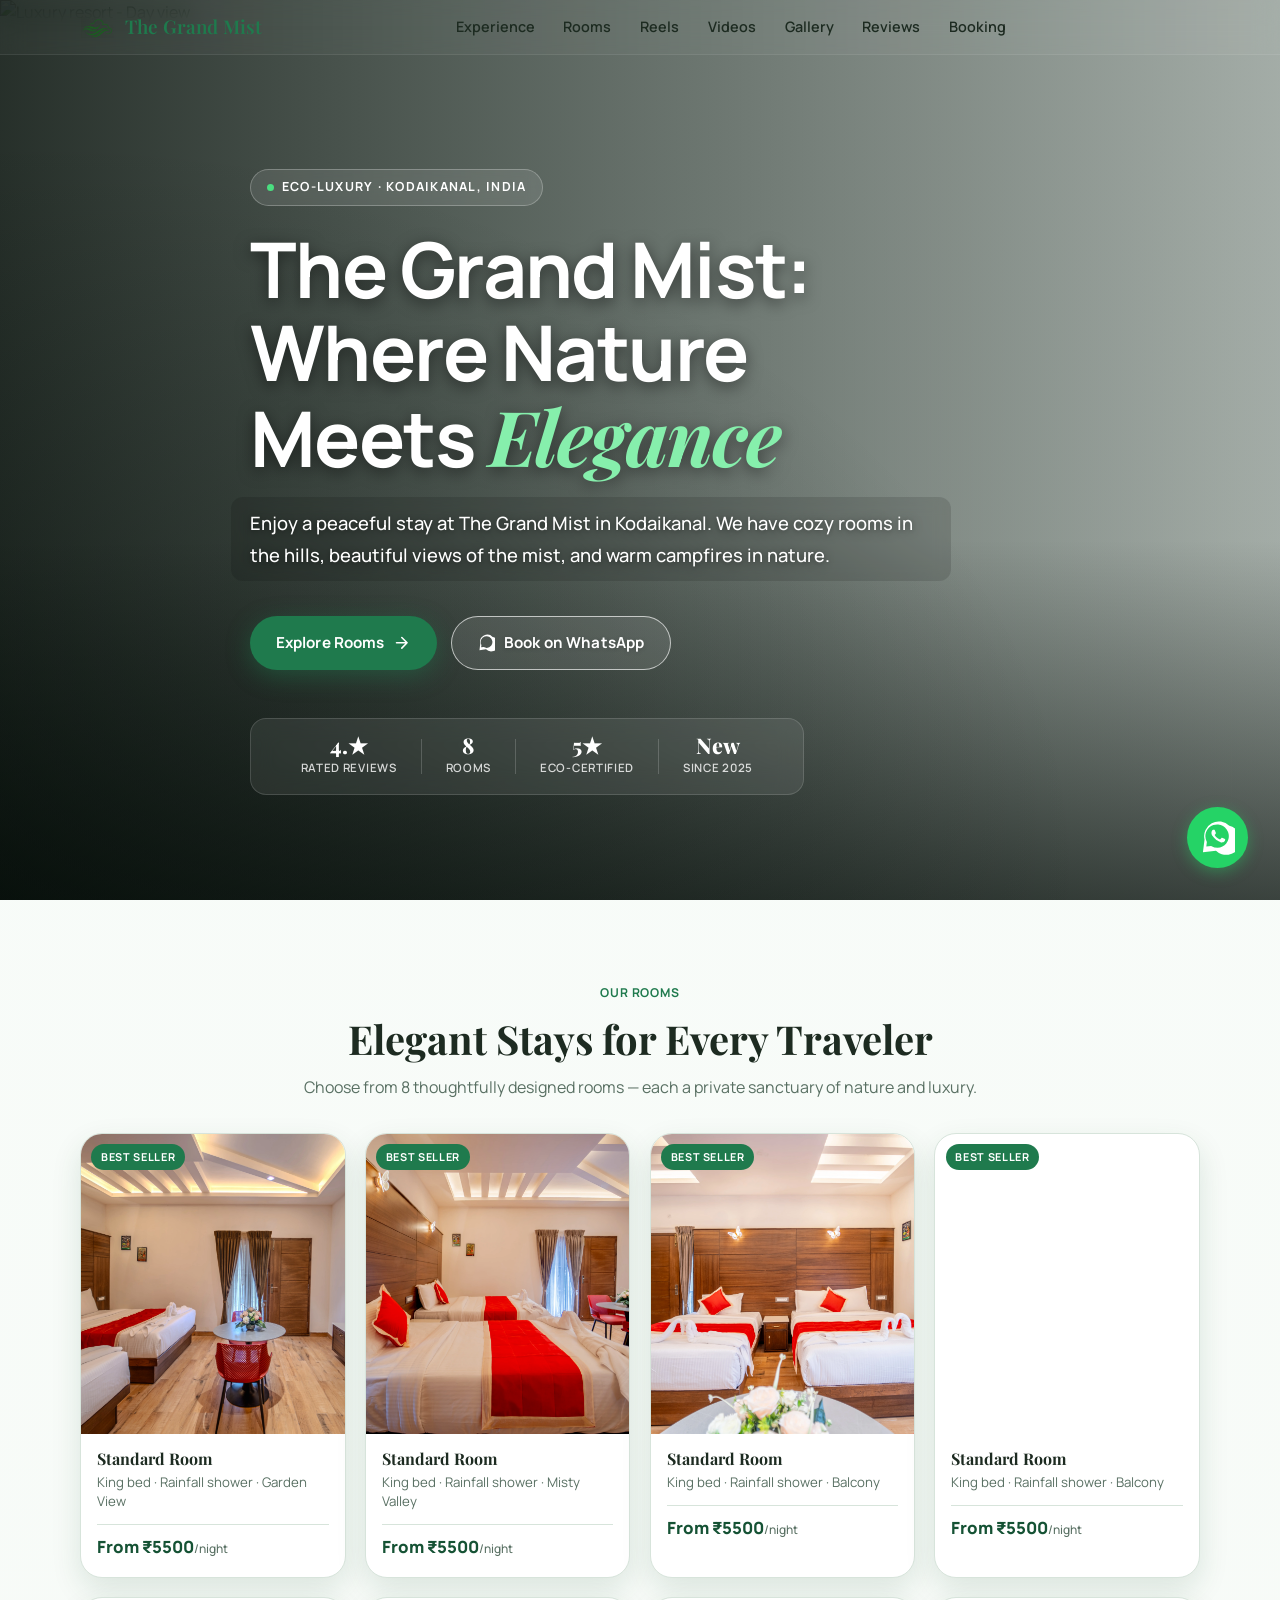
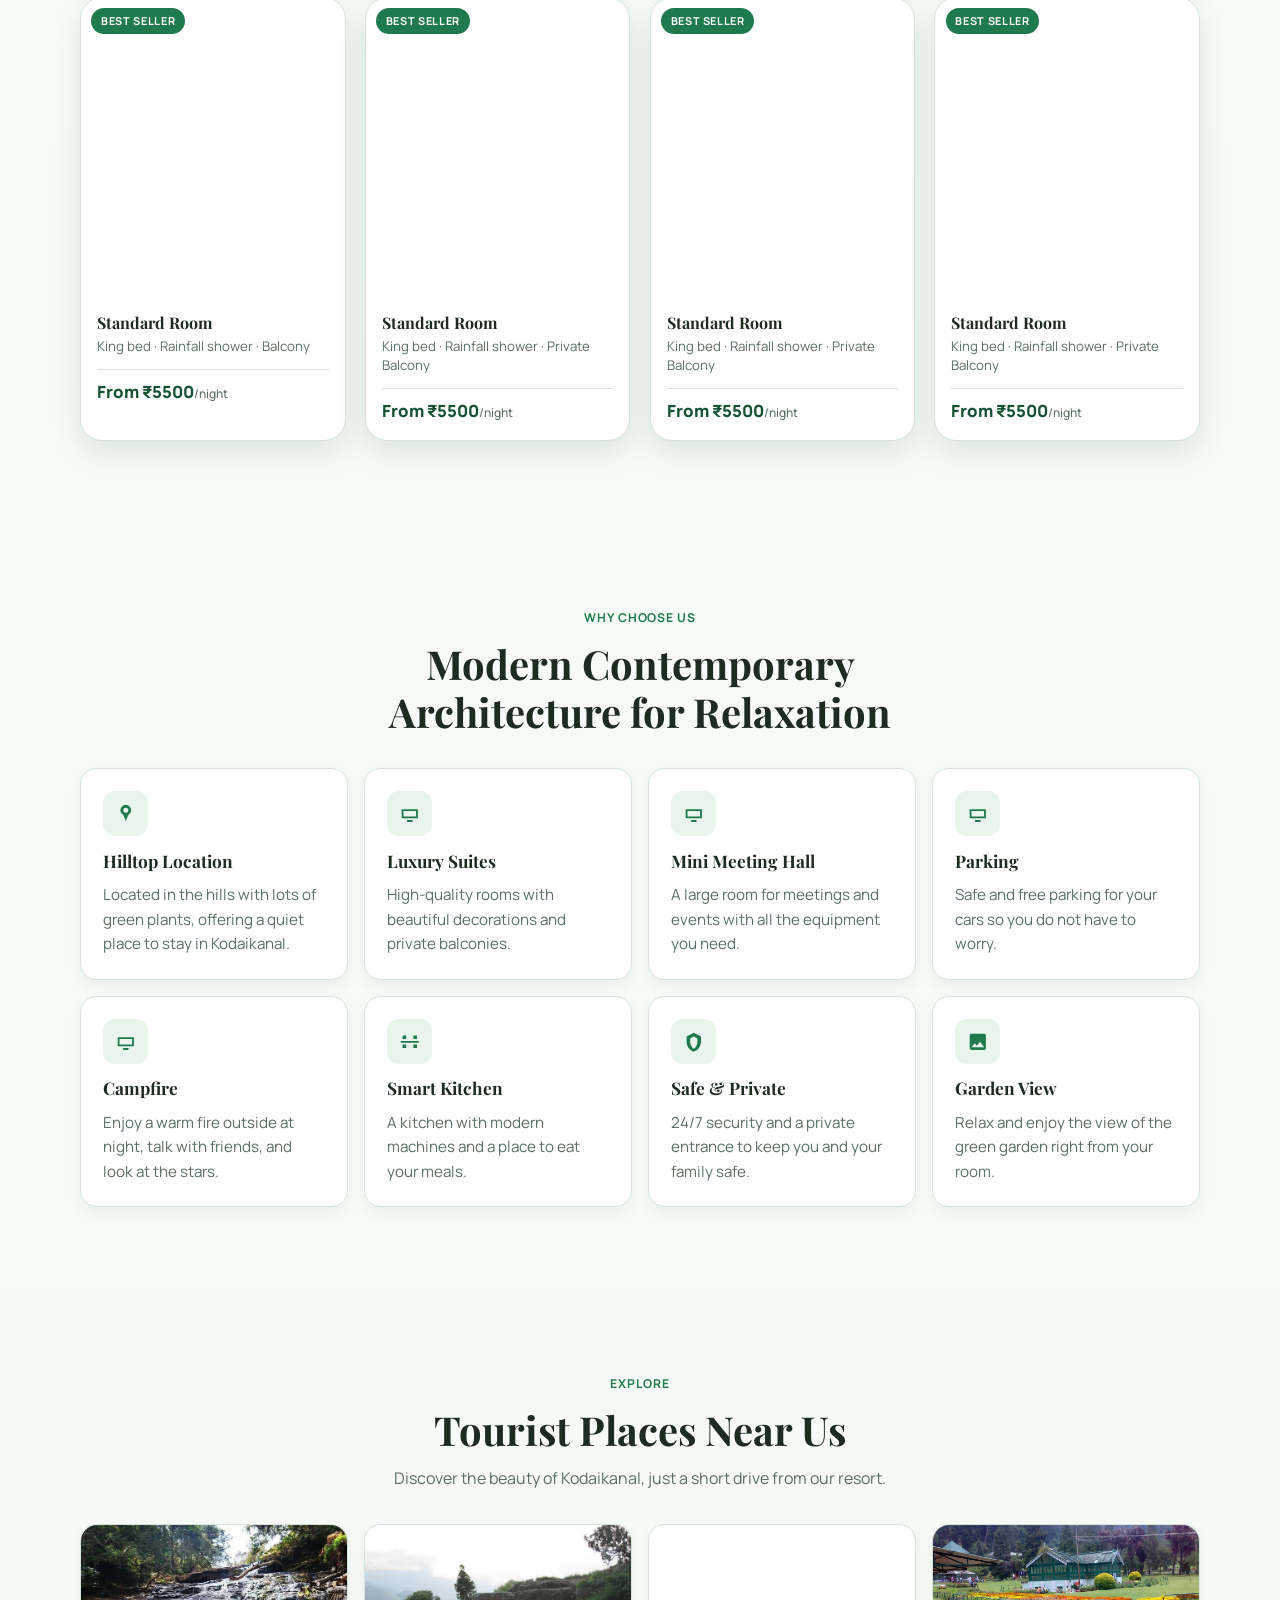
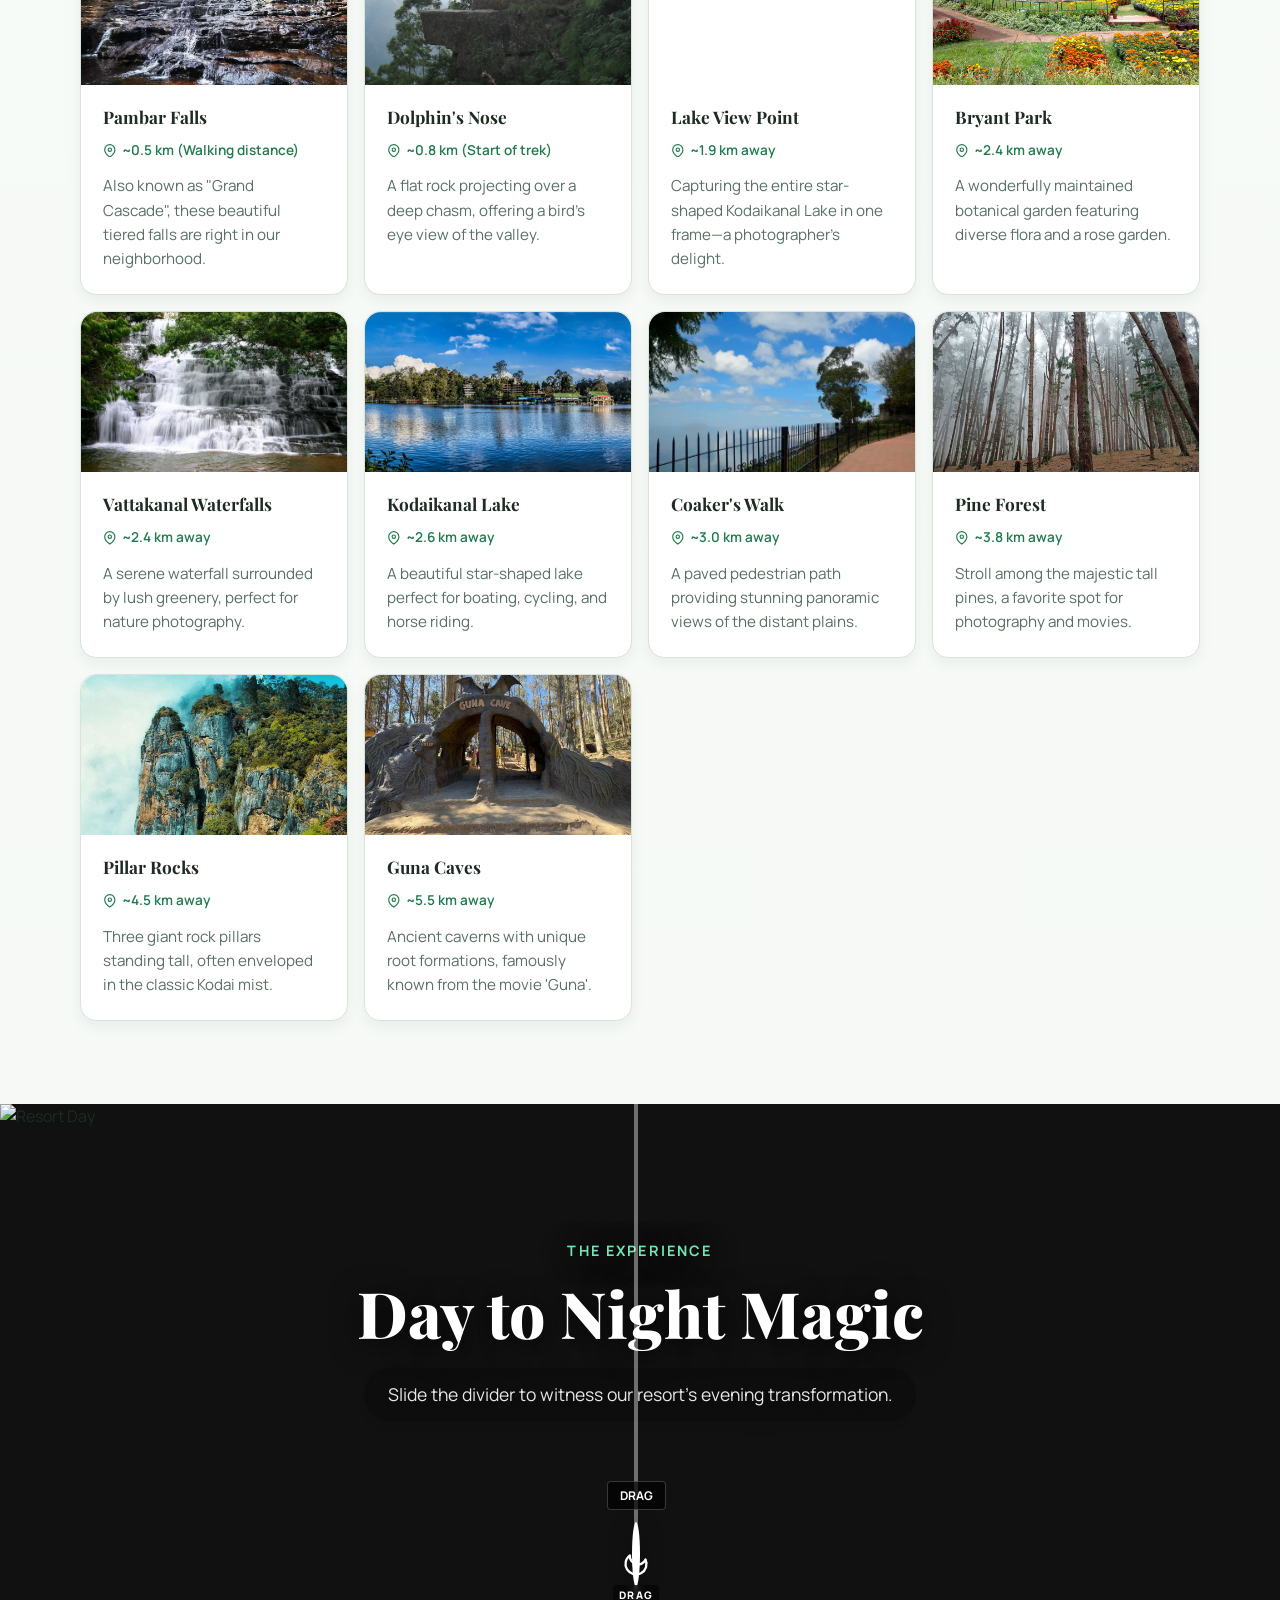
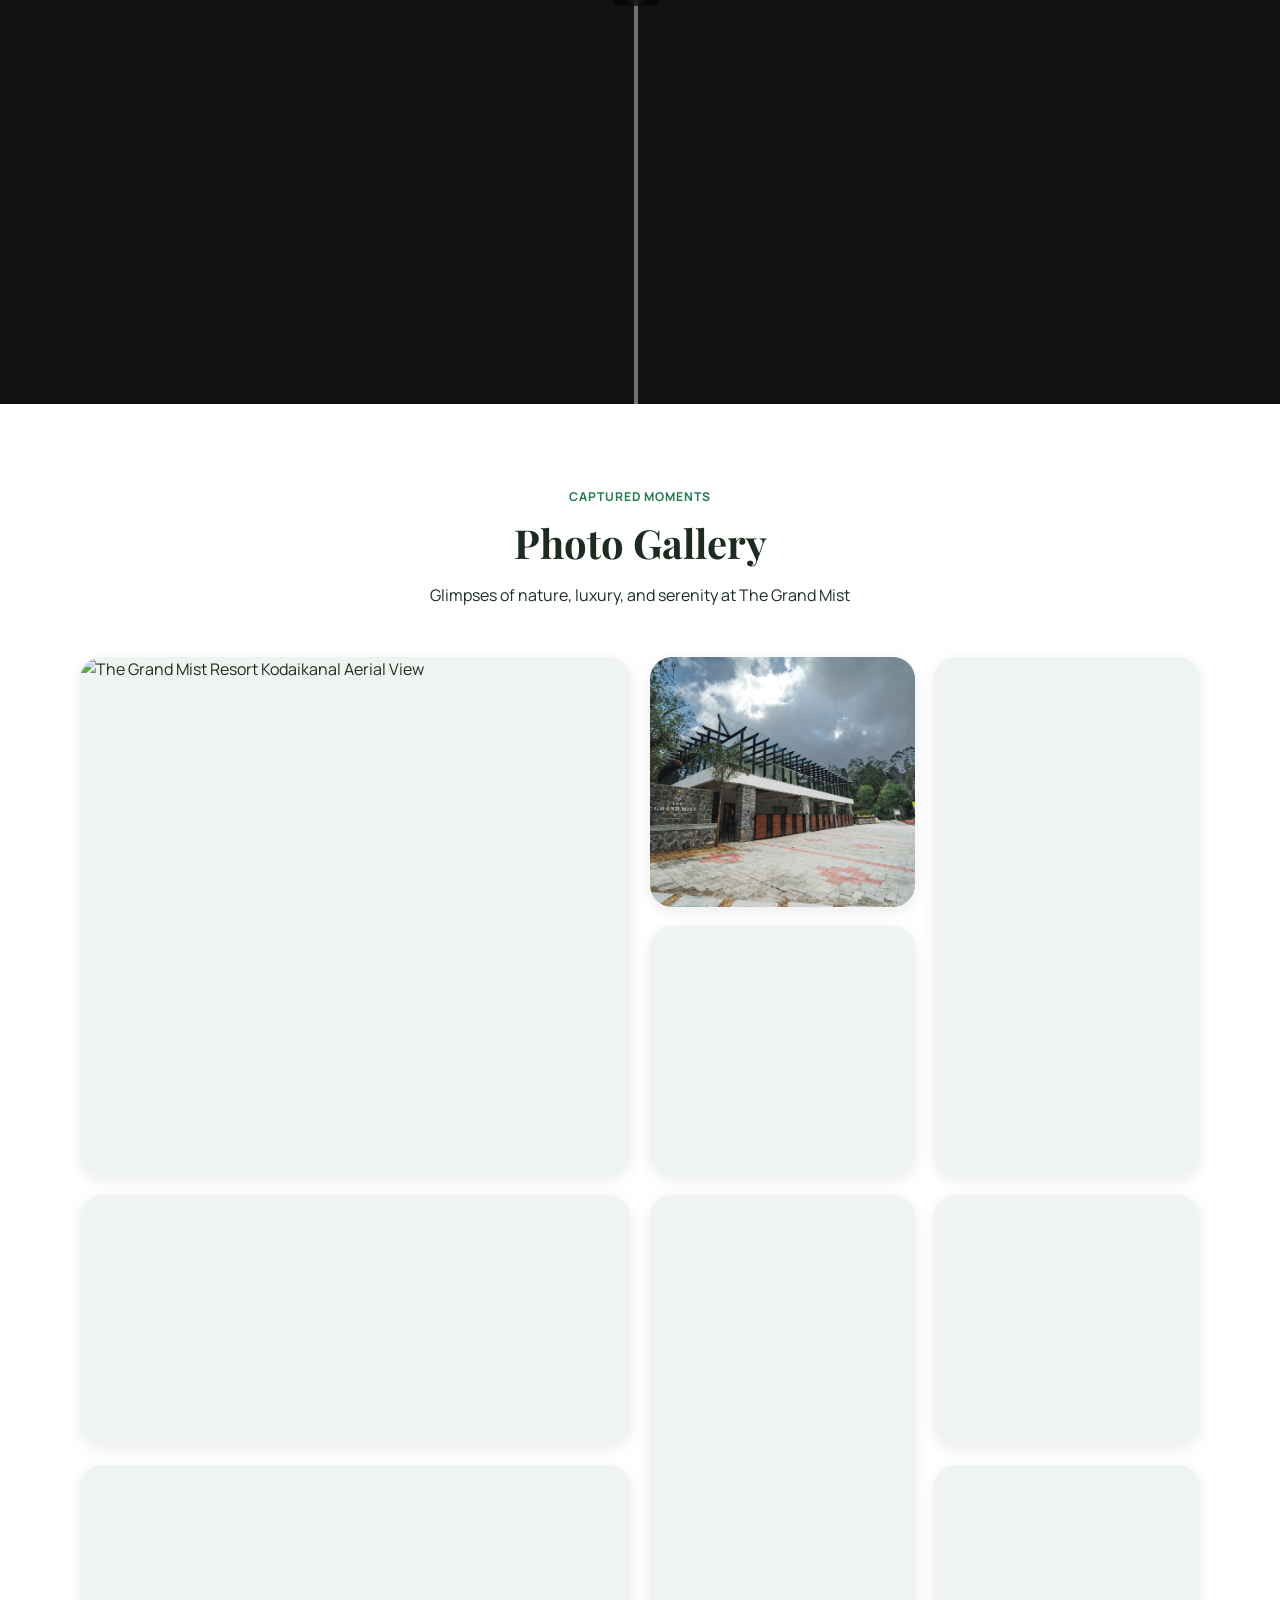
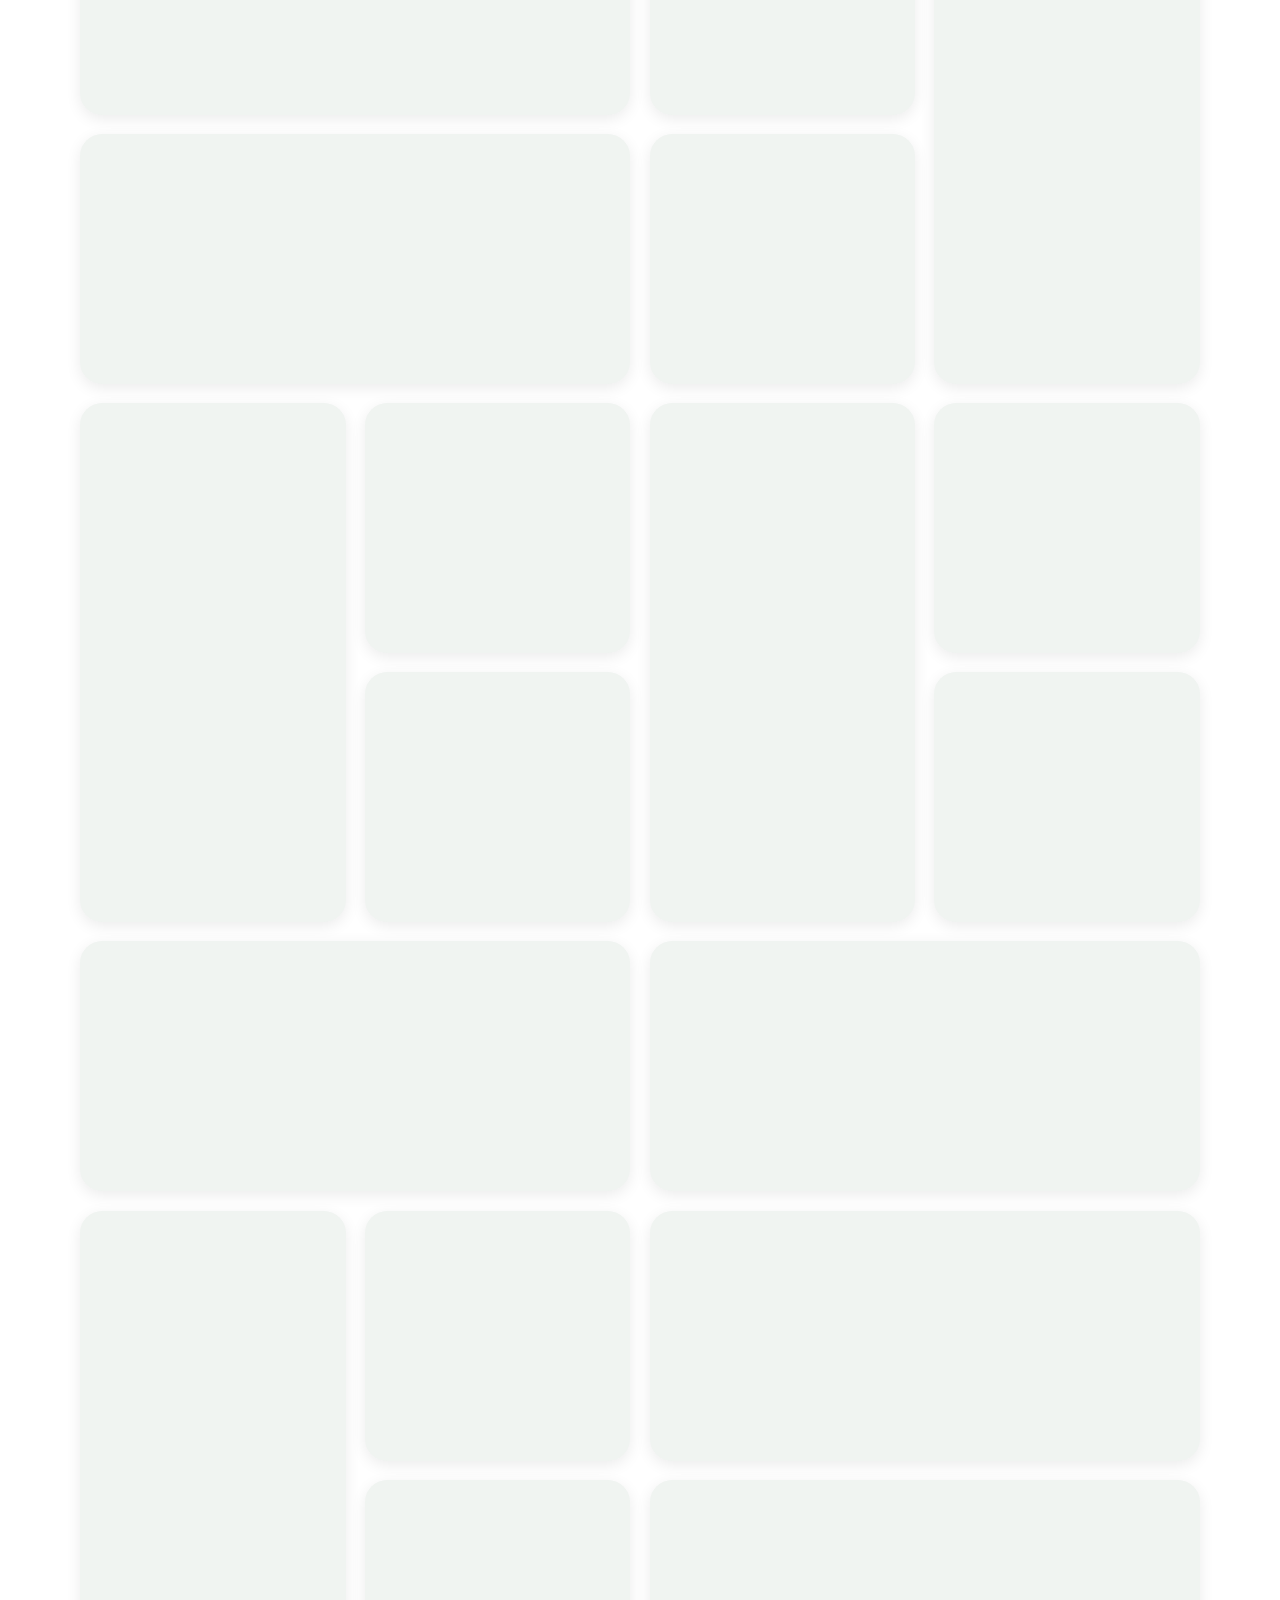
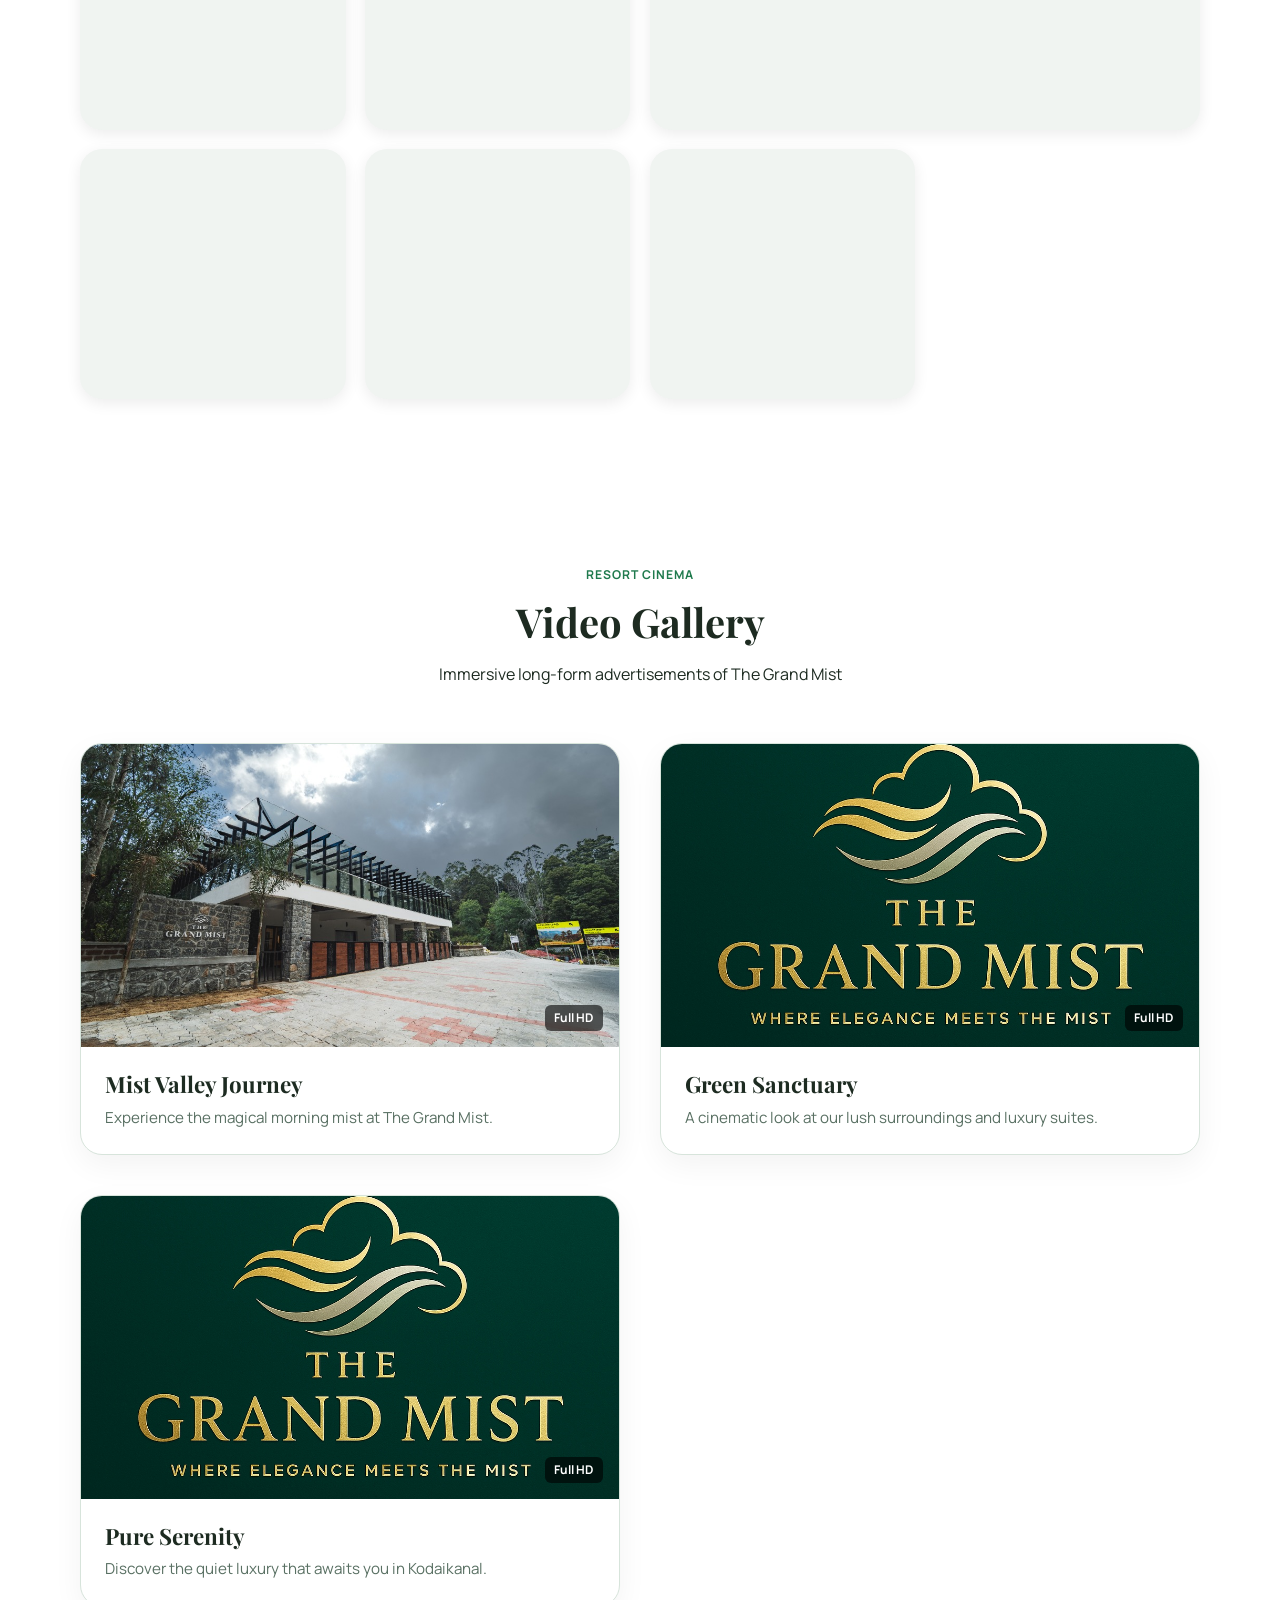
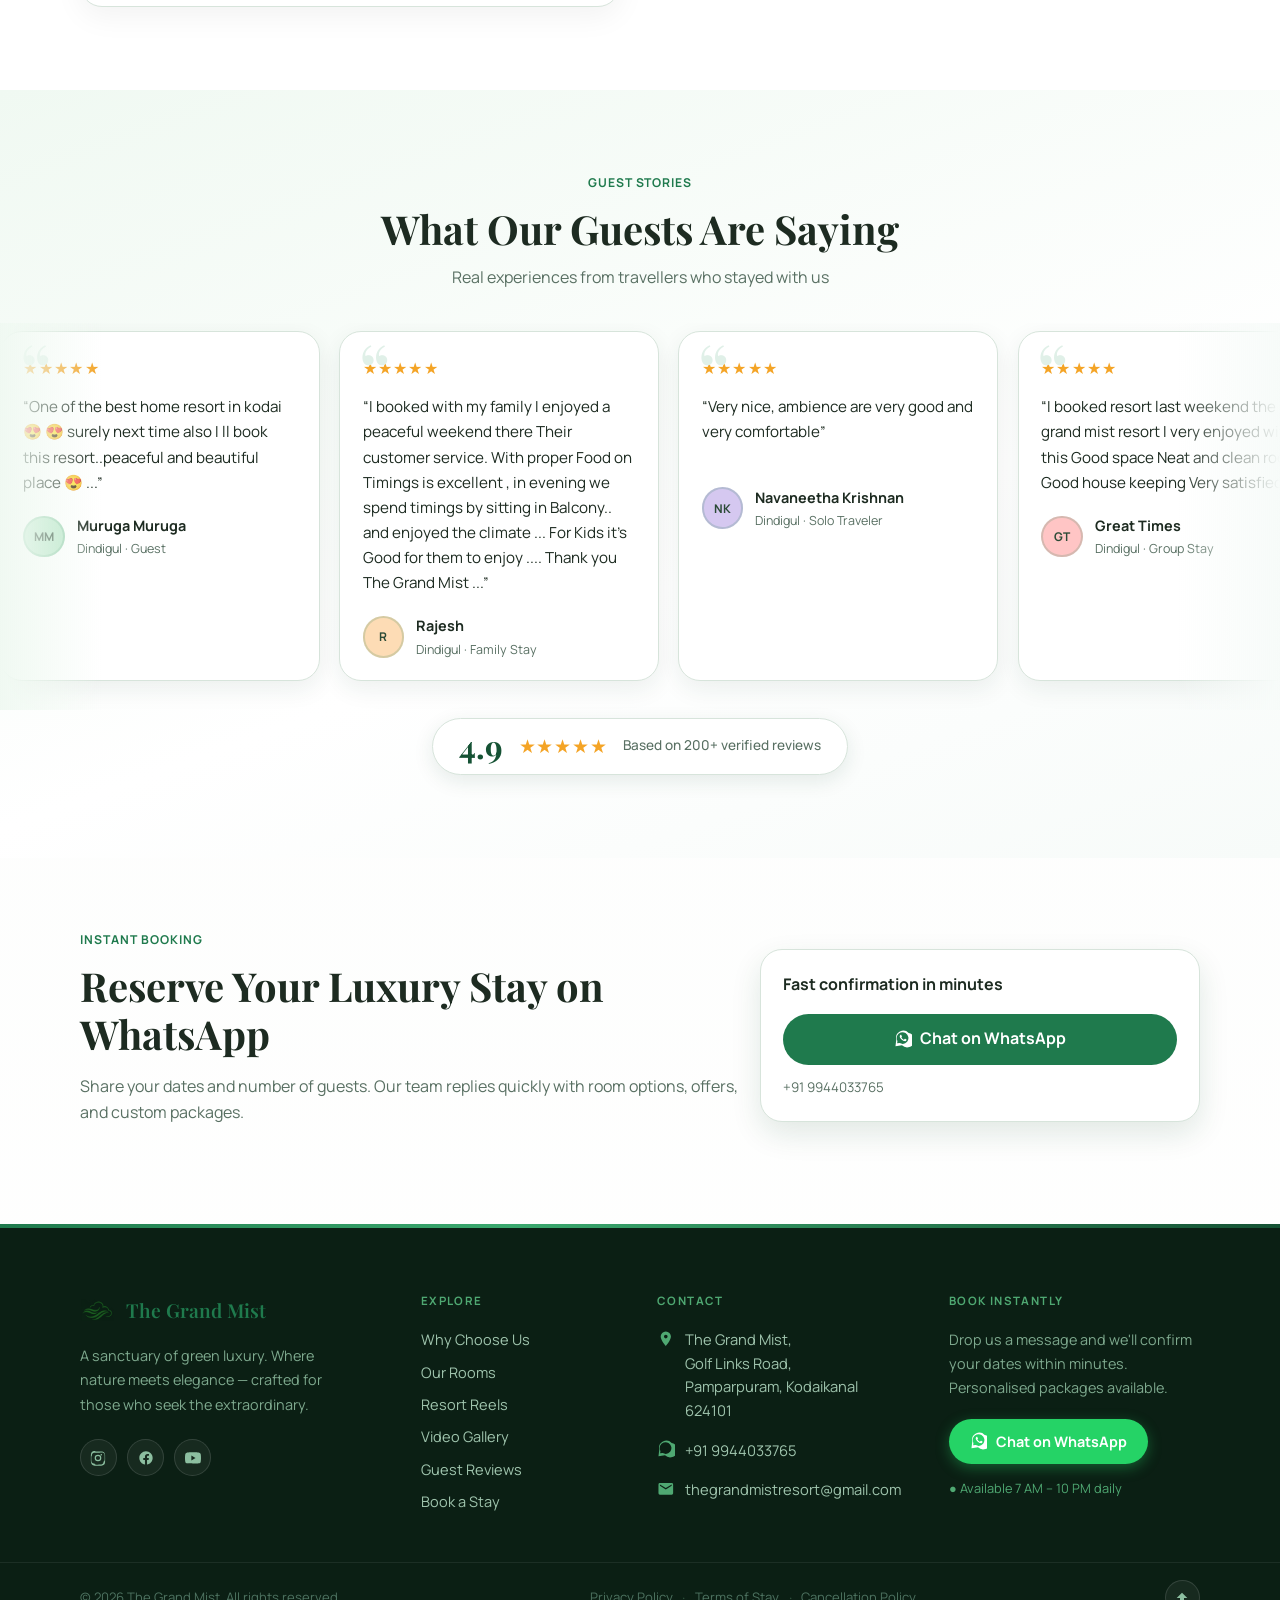
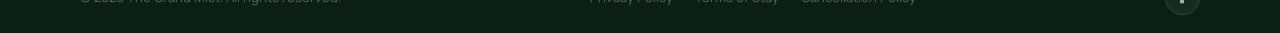
==== commit 3b6f0337: "review update" ====
--- a/index.html
+++ b/index.html
@@ -1098,92 +1098,63 @@
 
       <div class="reviews-ticker" aria-label="Guest reviews carousel">
         <div class="reviews-track" id="reviewsTrack">
-          <!-- <article class="review-card">
+          <article class="review-card">
             <div class="review-stars">&#9733;&#9733;&#9733;&#9733;&#9733;</div>
-            <p class="review-text">&ldquo;The Private Pool Villa was absolutely breathtaking. Waking up to misty hills
-              with chai in the private pool &mdash; life doesn&apos;t get better than this.&rdquo;</p>
+            <p class="review-text">&ldquo;One of the best home resort in kodai 😍 😍 surely next time also I ll book
+              this resort..peaceful and beautiful place 😍 ...&rdquo;</p>
             <div class="review-author">
-              <div class="avatar" style="background:#b8e6c8;">AR</div>
-              <div><span class="reviewer-name">Arjun Reddy</span><span class="review-meta">Hyderabad &middot; Pool
-                  Villa</span></div>
-            </div>
-          </article> -->
-          <!-- <article class="review-card">
+              <div class="avatar" style="background:#b8e6c8;">MM</div>
+              <div><span class="reviewer-name">Muruga Muruga</span><span class="review-meta">Dindigul &middot;
+                  Guest</span></div>
+            </div>
+          </article>
+          <article class="review-card">
             <div class="review-stars">&#9733;&#9733;&#9733;&#9733;&#9733;</div>
-            <p class="review-text">&ldquo;Impeccable service, lush green surroundings and the most serene ambiance. A
-              perfect anniversary retreat. We&apos;ll be back every year!&rdquo;</p>
+            <p class="review-text">&ldquo;I booked with my family I enjoyed a peaceful weekend there Their customer
+              service. With proper Food on Timings is excellent , in evening we spend timings by sitting in Balcony..
+              and enjoyed the climate ... For Kids it’s Good for them to enjoy .... Thank you The Grand Mist ...&rdquo;
+            </p>
             <div class="review-author">
-              <div class="avatar" style="background:#fddcb5;">PS</div>
-              <div><span class="reviewer-name">Priya &amp; Suresh M.</span><span class="review-meta">Bengaluru &middot;
-                  Valley View Suite</span></div>
-            </div>
-          </article> -->
-          <!-- <article class="review-card">
-            <div class="review-stars">&#9733;&#9733;&#9733;&#9733;&#9734;</div>
-            <p class="review-text">&ldquo;The garden suite is a dream &mdash; the rainfall shower and private deck made
-              every morning magical. Staff was warm and attentive throughout.&rdquo;</p>
+              <div class="avatar" style="background:#fddcb5;">R</div>
+              <div><span class="reviewer-name">Rajesh</span><span class="review-meta">Dindigul &middot; Family
+                  Stay</span></div>
+            </div>
+          </article>
+          <article class="review-card">
+            <div class="review-stars">&#9733;&#9733;&#9733;&#9733;&#9733;</div>
+            <p class="review-text">&ldquo;Very nice, ambience are very good and very comfortable&rdquo;</p>
             <div class="review-author">
               <div class="avatar" style="background:#d5c8f0;">NK</div>
-              <div><span class="reviewer-name">Neha Kapoor</span><span class="review-meta">Mumbai &middot; Garden
-                  Suite</span></div>
-            </div>
-          </article> -->
-          <!-- <article class="review-card">
+              <div><span class="reviewer-name">Navaneetha Krishnan</span><span class="review-meta">Dindigul &middot;
+                  Solo Traveler</span></div>
+            </div>
+          </article>
+          <article class="review-card">
             <div class="review-stars">&#9733;&#9733;&#9733;&#9733;&#9733;</div>
-            <p class="review-text">&ldquo;Booked on WhatsApp and got confirmation in under 5 minutes. The entire
-              experience from check-in to check-out was flawless. Pure luxury in nature&apos;s lap.&rdquo;</p>
+            <p class="review-text">&ldquo;I booked resort last weekend the grand mist resort I very enjoyed with this
+              Good space Neat and clean rooms Good house keeping Very satisfied&rdquo;</p>
             <div class="review-author">
-              <div class="avatar" style="background:#ffc5c5;">VS</div>
-              <div><span class="reviewer-name">Vikram Sharma</span><span class="review-meta">Delhi &middot; Pool
-                  Villa</span></div>
-            </div>
-          </article> -->
-          <!-- <article class="review-card">
+              <div class="avatar" style="background:#ffc5c5;">GT</div>
+              <div><span class="reviewer-name">Great Times</span><span class="review-meta">Dindigul &middot; Group
+                  Stay</span></div>
+            </div>
+          </article>
+          <article class="review-card">
             <div class="review-stars">&#9733;&#9733;&#9733;&#9733;&#9733;</div>
-            <p class="review-text">&ldquo;The infinity pool at sunset is a moment I will carry forever. The resort
-              exceeded every expectation &mdash; a holistic retreat that nourishes the soul.&rdquo;</p>
+            <p class="review-text">&ldquo;Nice and beautiful place We went and stayed I really enjoyed it The forest is
+              nice 🔥 There is a camp A good place to go and stay with family 👌 👌 👌 👌 👌 👌&rdquo;</p>
             <div class="review-author">
-              <div class="avatar" style="background:#b5e5f5;">LA</div>
-              <div><span class="reviewer-name">Lakshmi Anand</span><span class="review-meta">Chennai &middot; Valley
-                  View Suite</span></div>
-            </div>
-          </article> -->
-          <!-- <article class="review-card">
-            <div class="review-stars">&#9733;&#9733;&#9733;&#9733;&#9733;</div>
-            <p class="review-text">&ldquo;Our family trip was one for the books. Kids loved the natural surroundings,
-              adults loved the spa and pool. Truly a complete resort for every kind of guest.&rdquo;</p>
-            <div class="review-author">
-              <div class="avatar" style="background:#ffe3b5;">RM</div>
-              <div><span class="reviewer-name">Rahul Mehta</span><span class="review-meta">Pune &middot; Garden
-                  Suite</span></div>
-            </div>
-          </article> -->
-          <!-- <article class="review-card">
-            <div class="review-stars">&#9733;&#9733;&#9733;&#9733;&#9734;</div>
-            <p class="review-text">&ldquo;A beautiful escape from city madness. The early morning nature walk arranged
-              by the concierge was unexpectedly the highlight of our trip. Thoughtful touches.&rdquo;</p>
-            <div class="review-author">
-              <div class="avatar" style="background:#c8f0dc;">AP</div>
-              <div><span class="reviewer-name">Ananya Pillai</span><span class="review-meta">Kochi &middot; Garden
-                  Suite</span></div>
-            </div> -->
-          <!-- </article> -->
-          <!-- <article class="review-card">
-            <div class="review-stars">&#9733;&#9733;&#9733;&#9733;&#9733;</div>
-            <p class="review-text">&ldquo;From the moment we arrived, we felt like royalty. The private butler, curated
-              meals and breathtaking valley views made this the best vacation of our lives.&rdquo;</p>
-            <div class="review-author">
-              <div class="avatar" style="background:#f5c8e0;">SJ</div>
-              <div><span class="reviewer-name">Siddharth &amp; Jyoti Iyer</span><span class="review-meta">Kolkata
-                  &middot; Pool Villa</span></div>
-            </div>
-          </article> -->
+              <div class="avatar" style="background:#ffe3b5;">PK</div>
+              <div><span class="reviewer-name">Praveen Kumar</span><span class="review-meta">Dindigul &middot; Family
+                  Stay</span></div>
+            </div>
+          </article>
         </div>
       </div>
 
       <div class="reviews-rating-bar">
         <div class="rating-badge">
-          <span class="rating-score">4.0</span>
+          <span class="rating-score">4.9</span>
           <div class="rating-stars-large">&#9733;&#9733;&#9733;&#9733;&#9733;</div>
           <span class="rating-label">Based on 200+ verified reviews</span>
         </div>
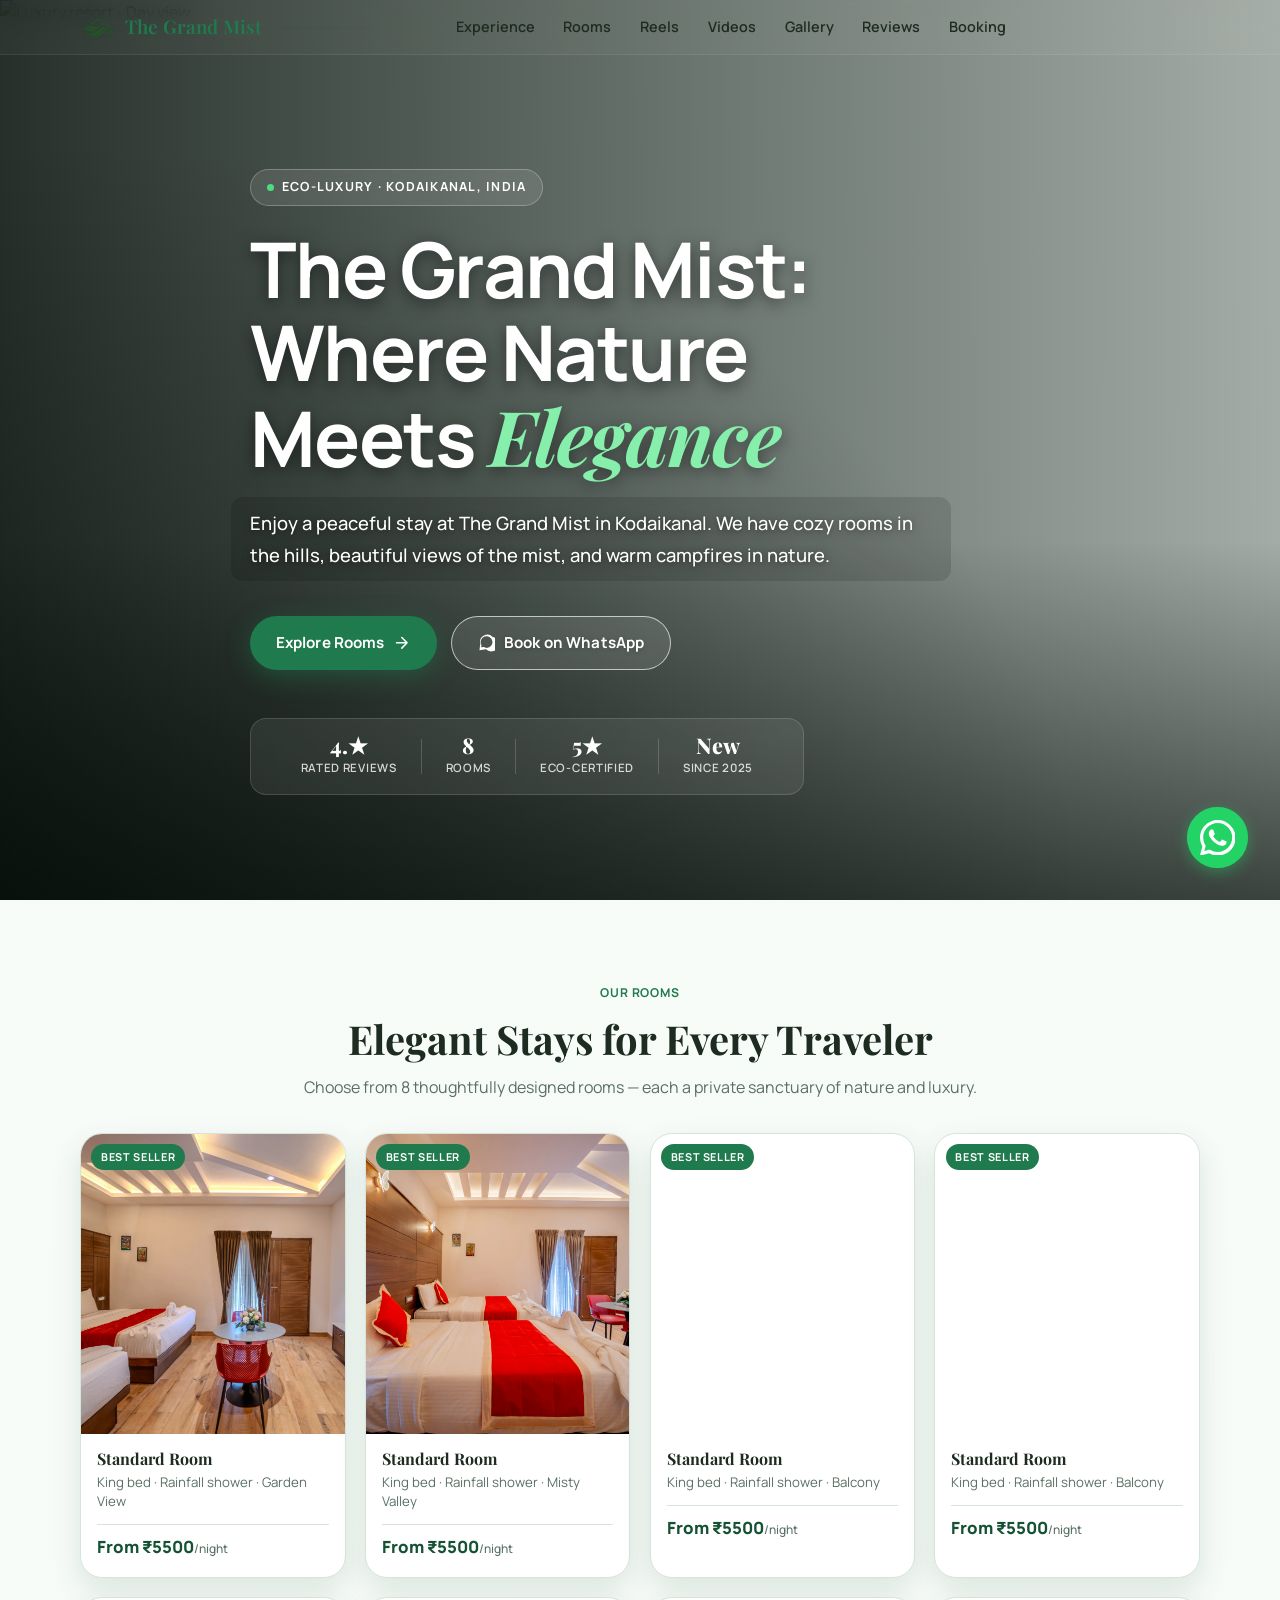
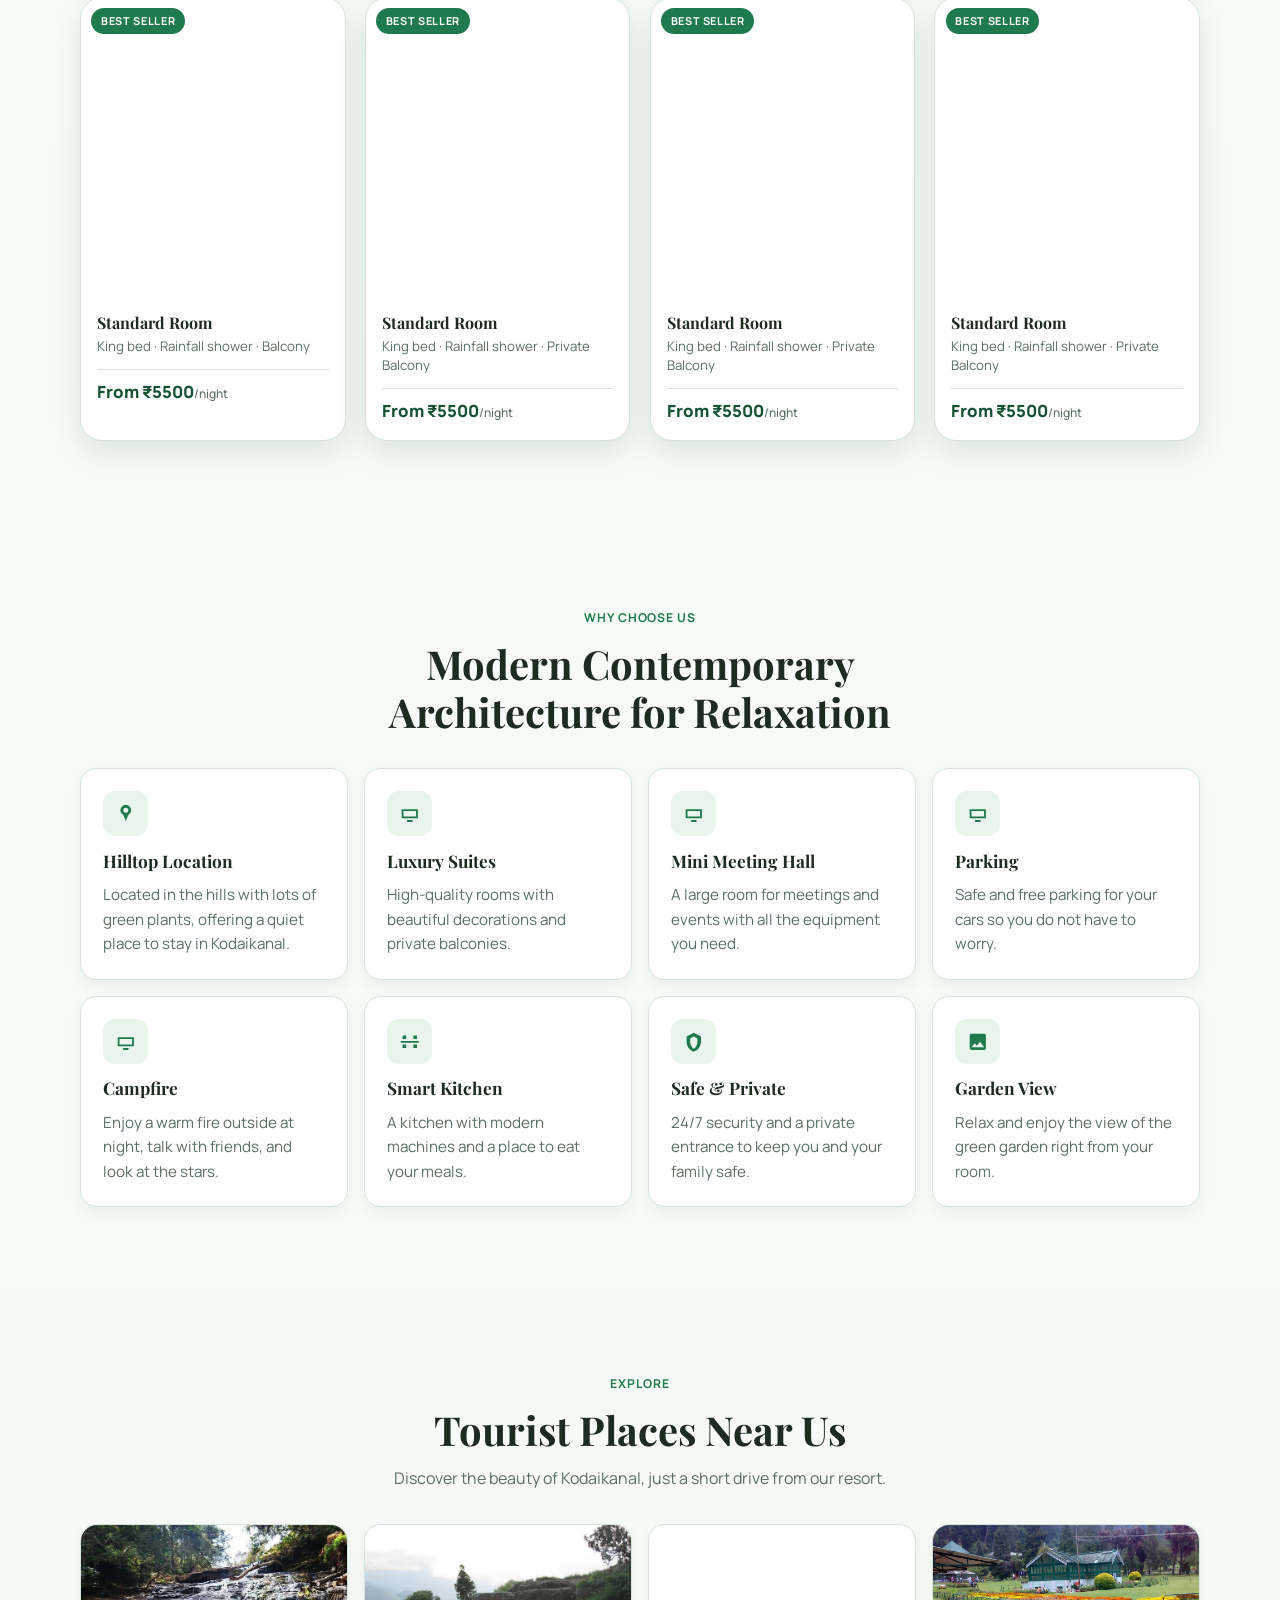
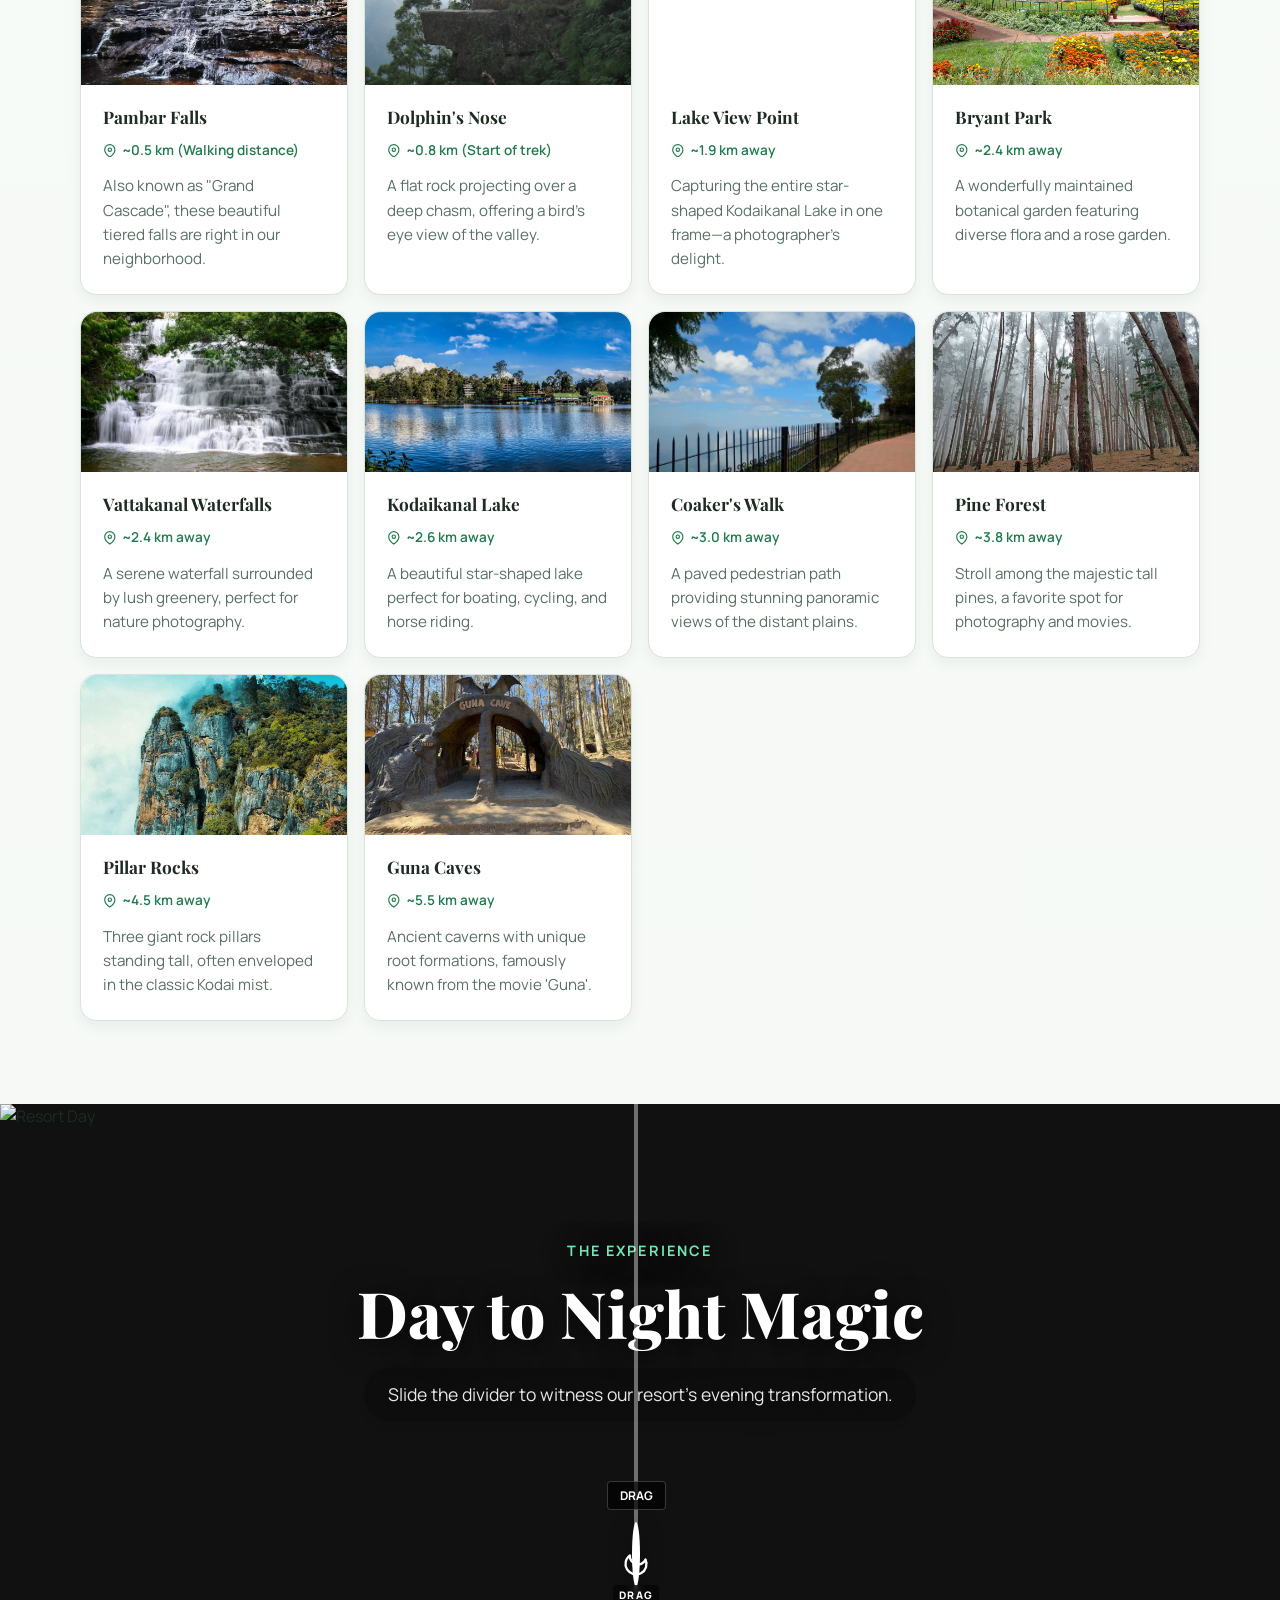
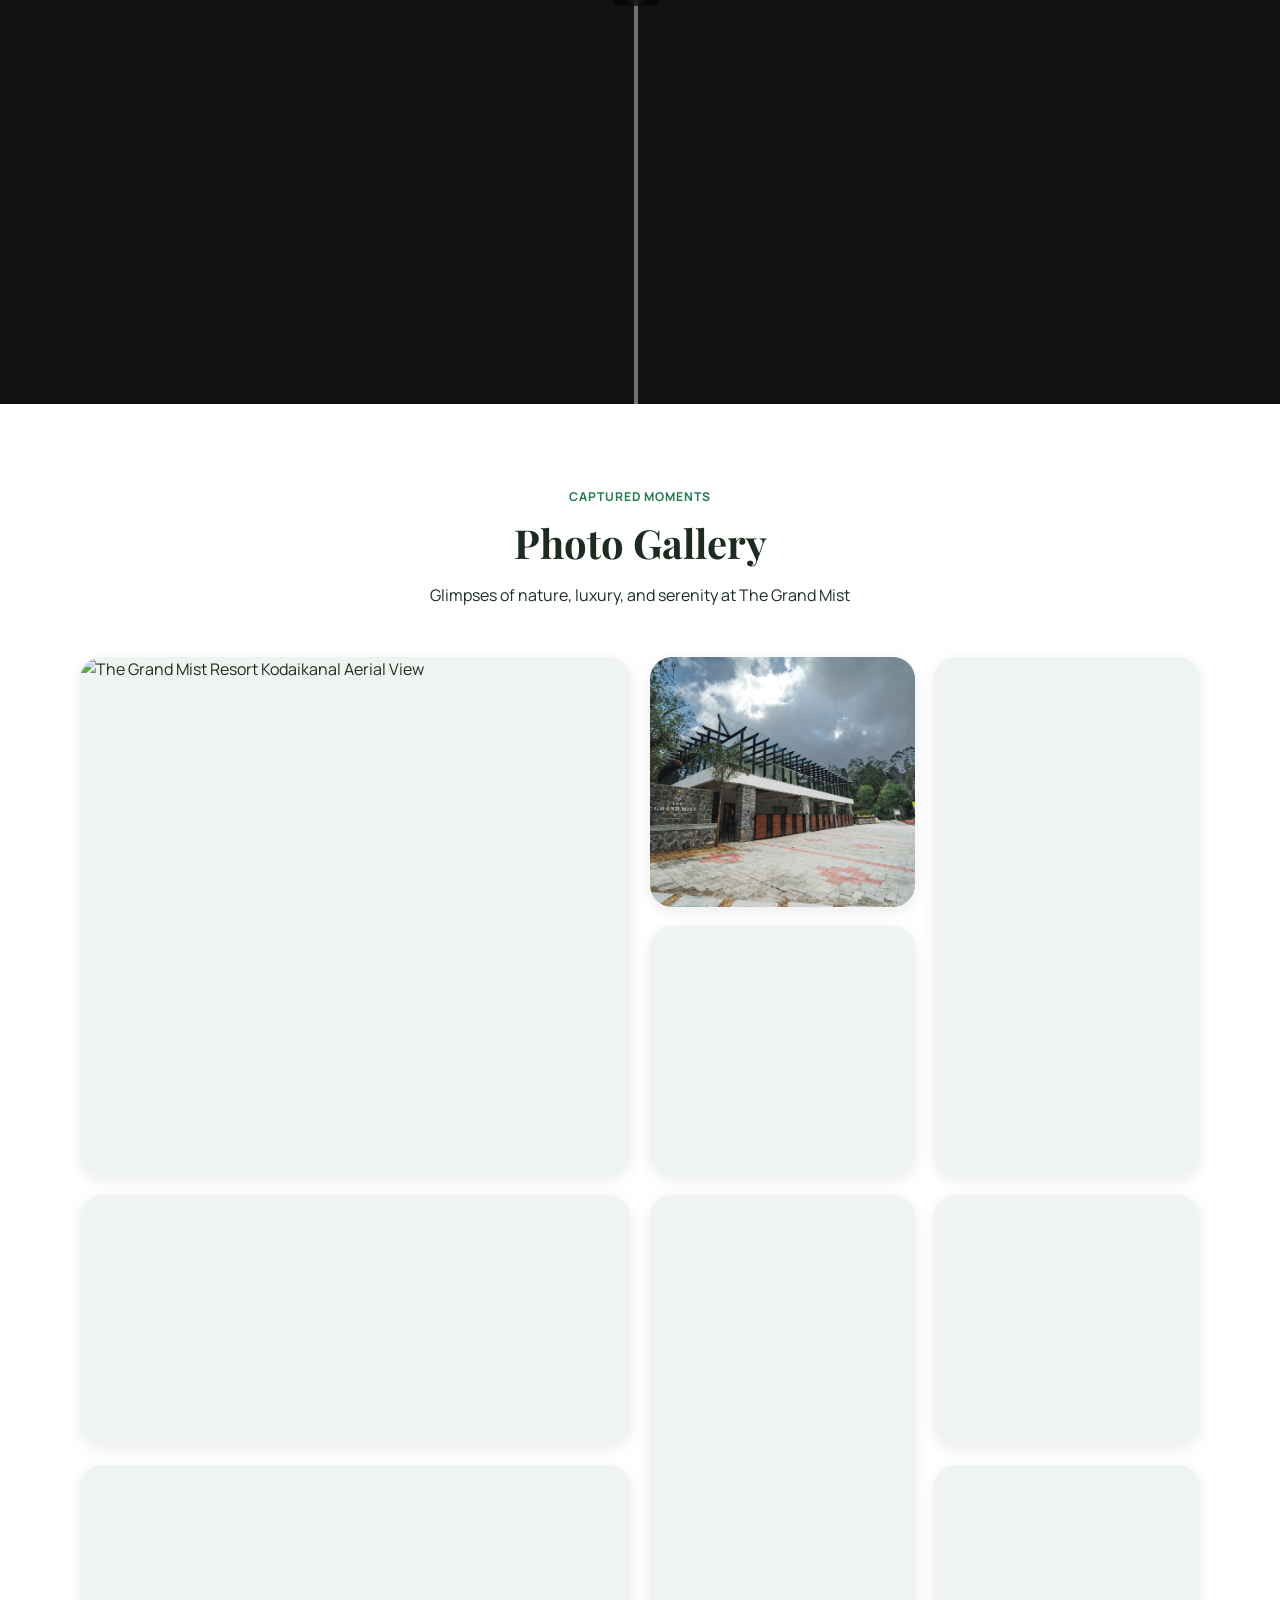
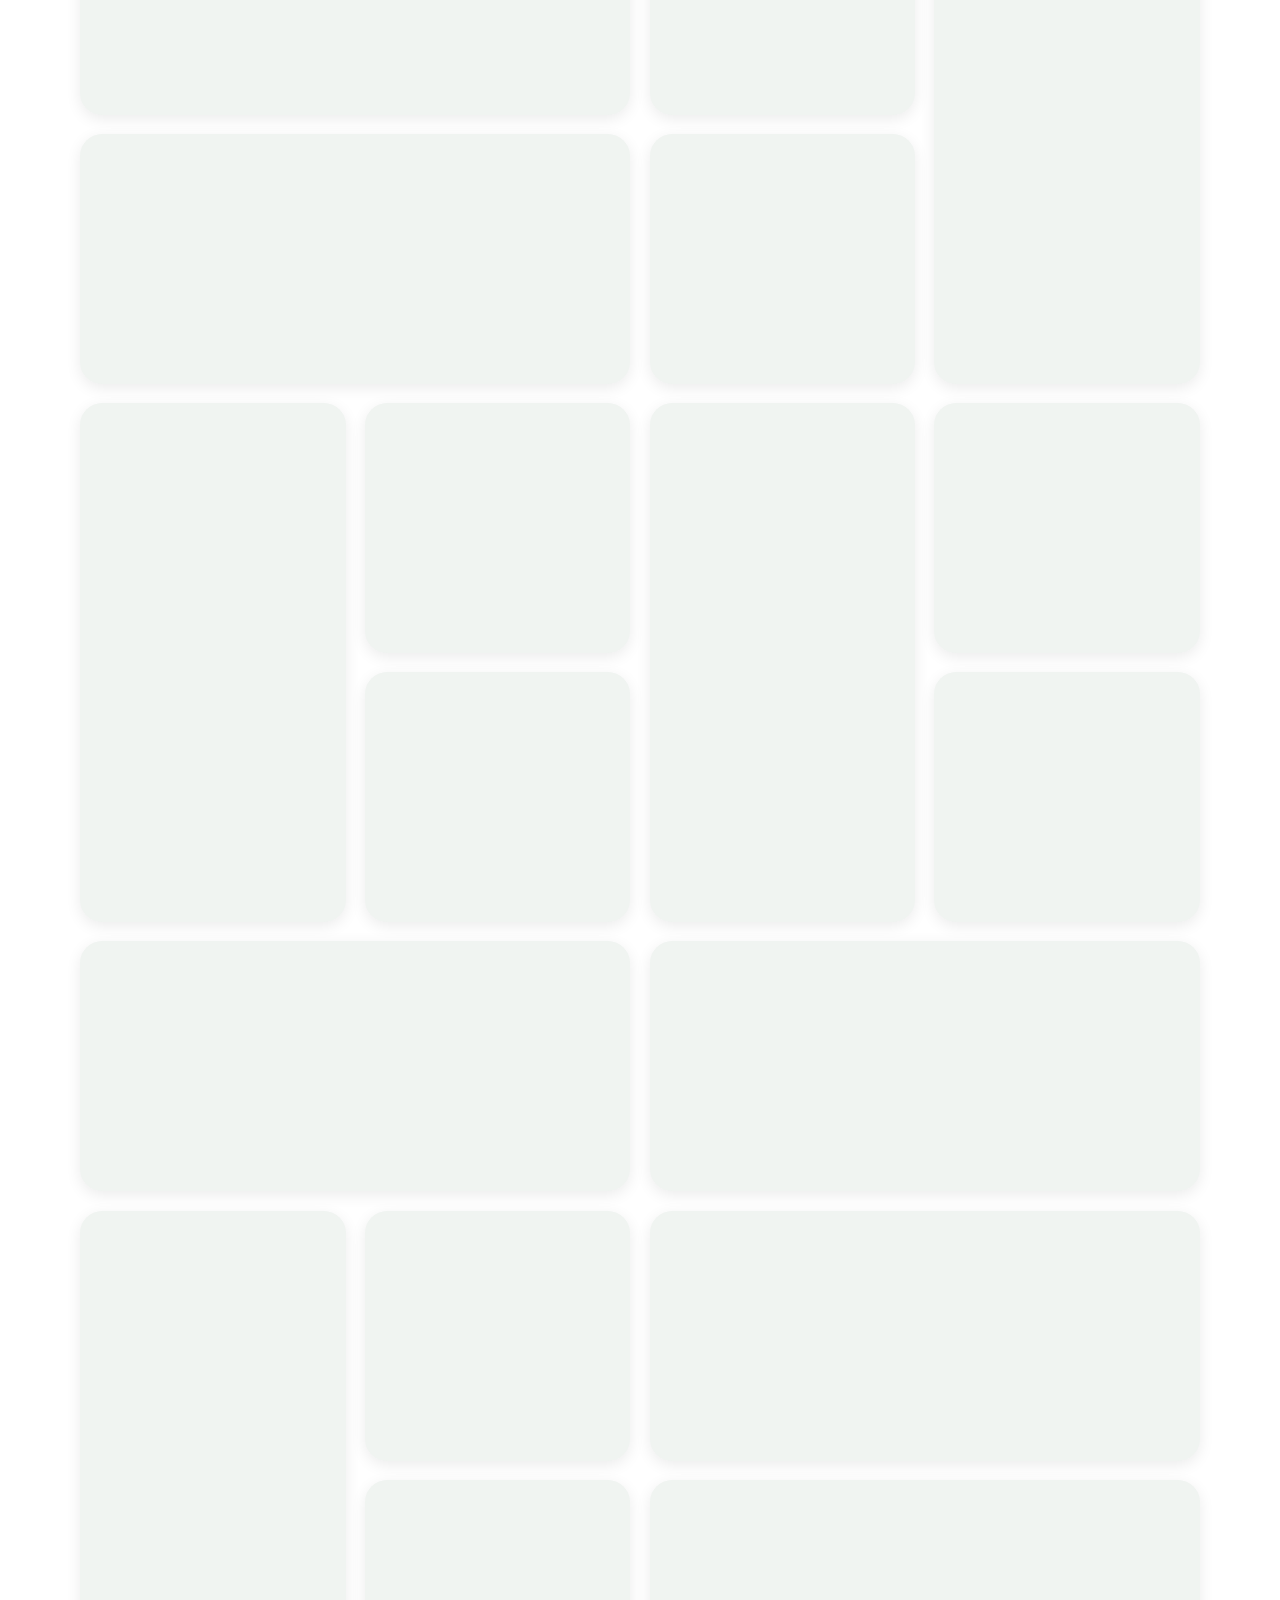
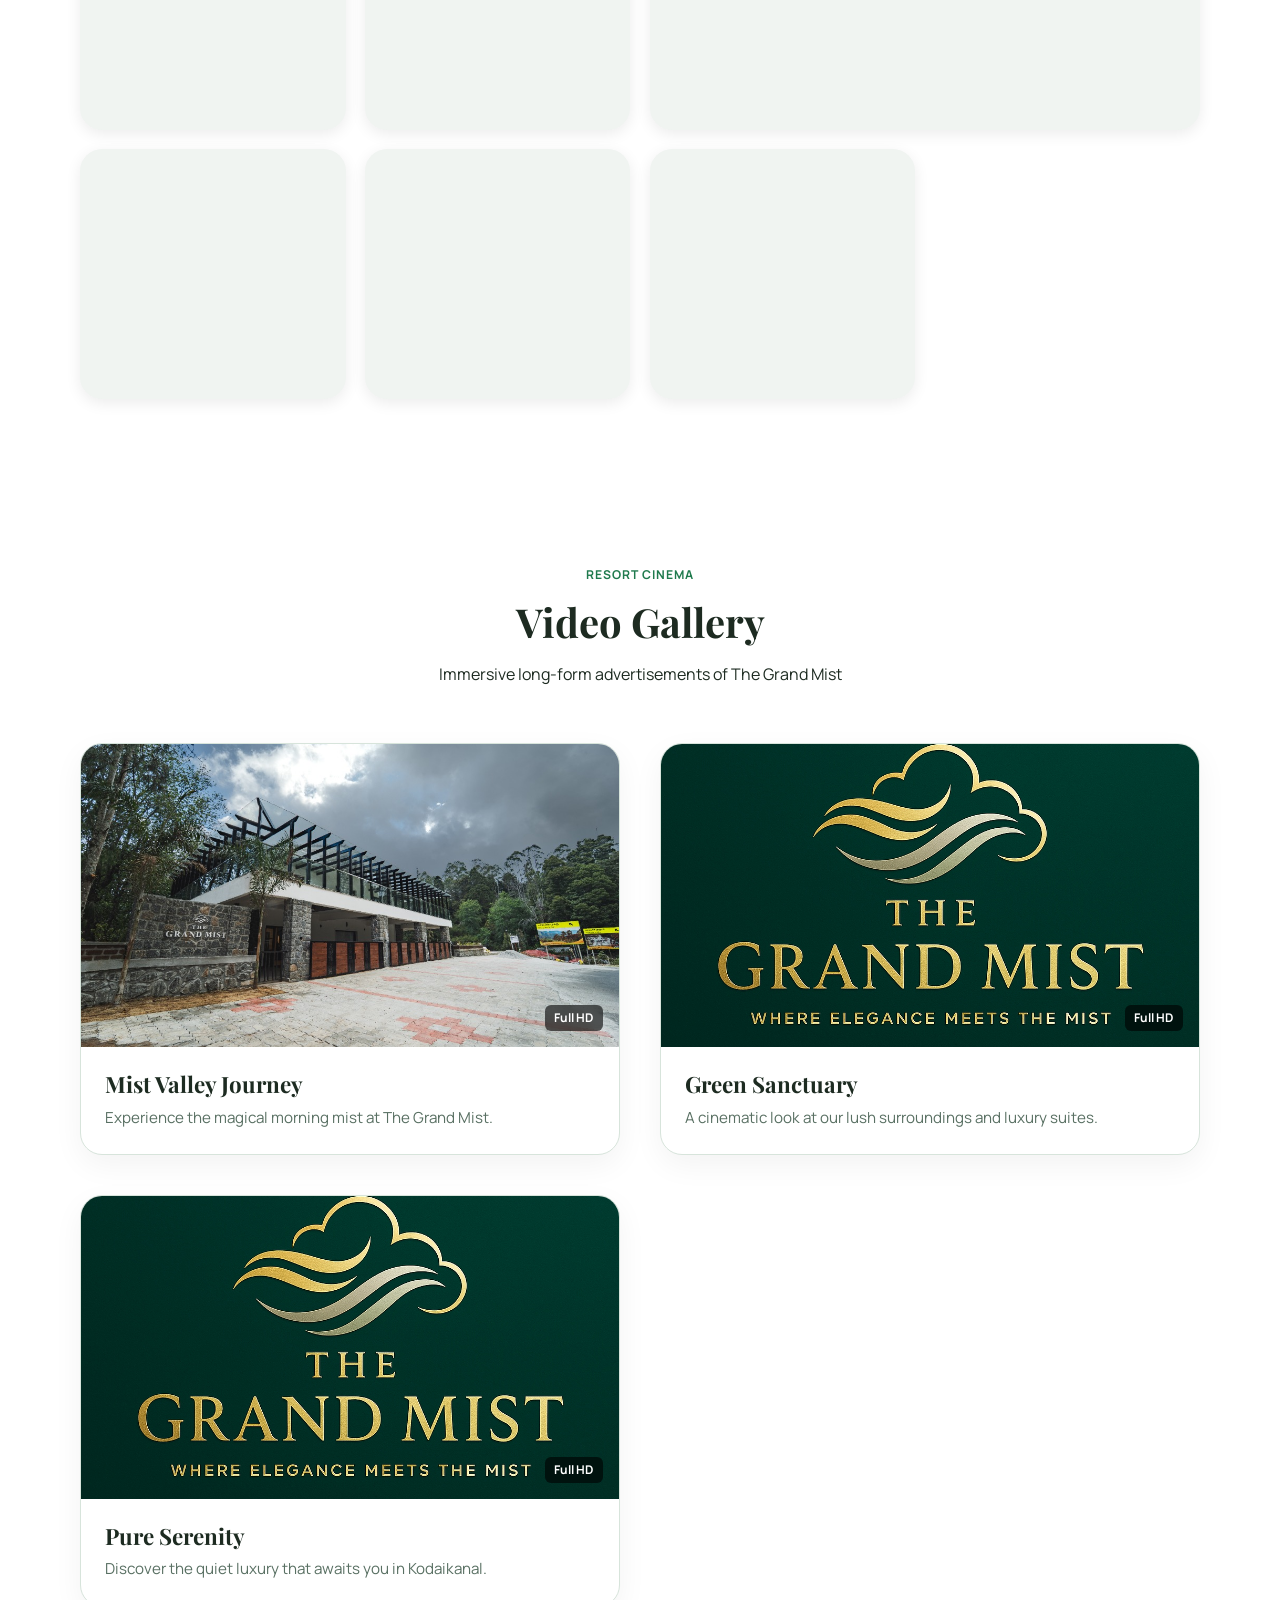
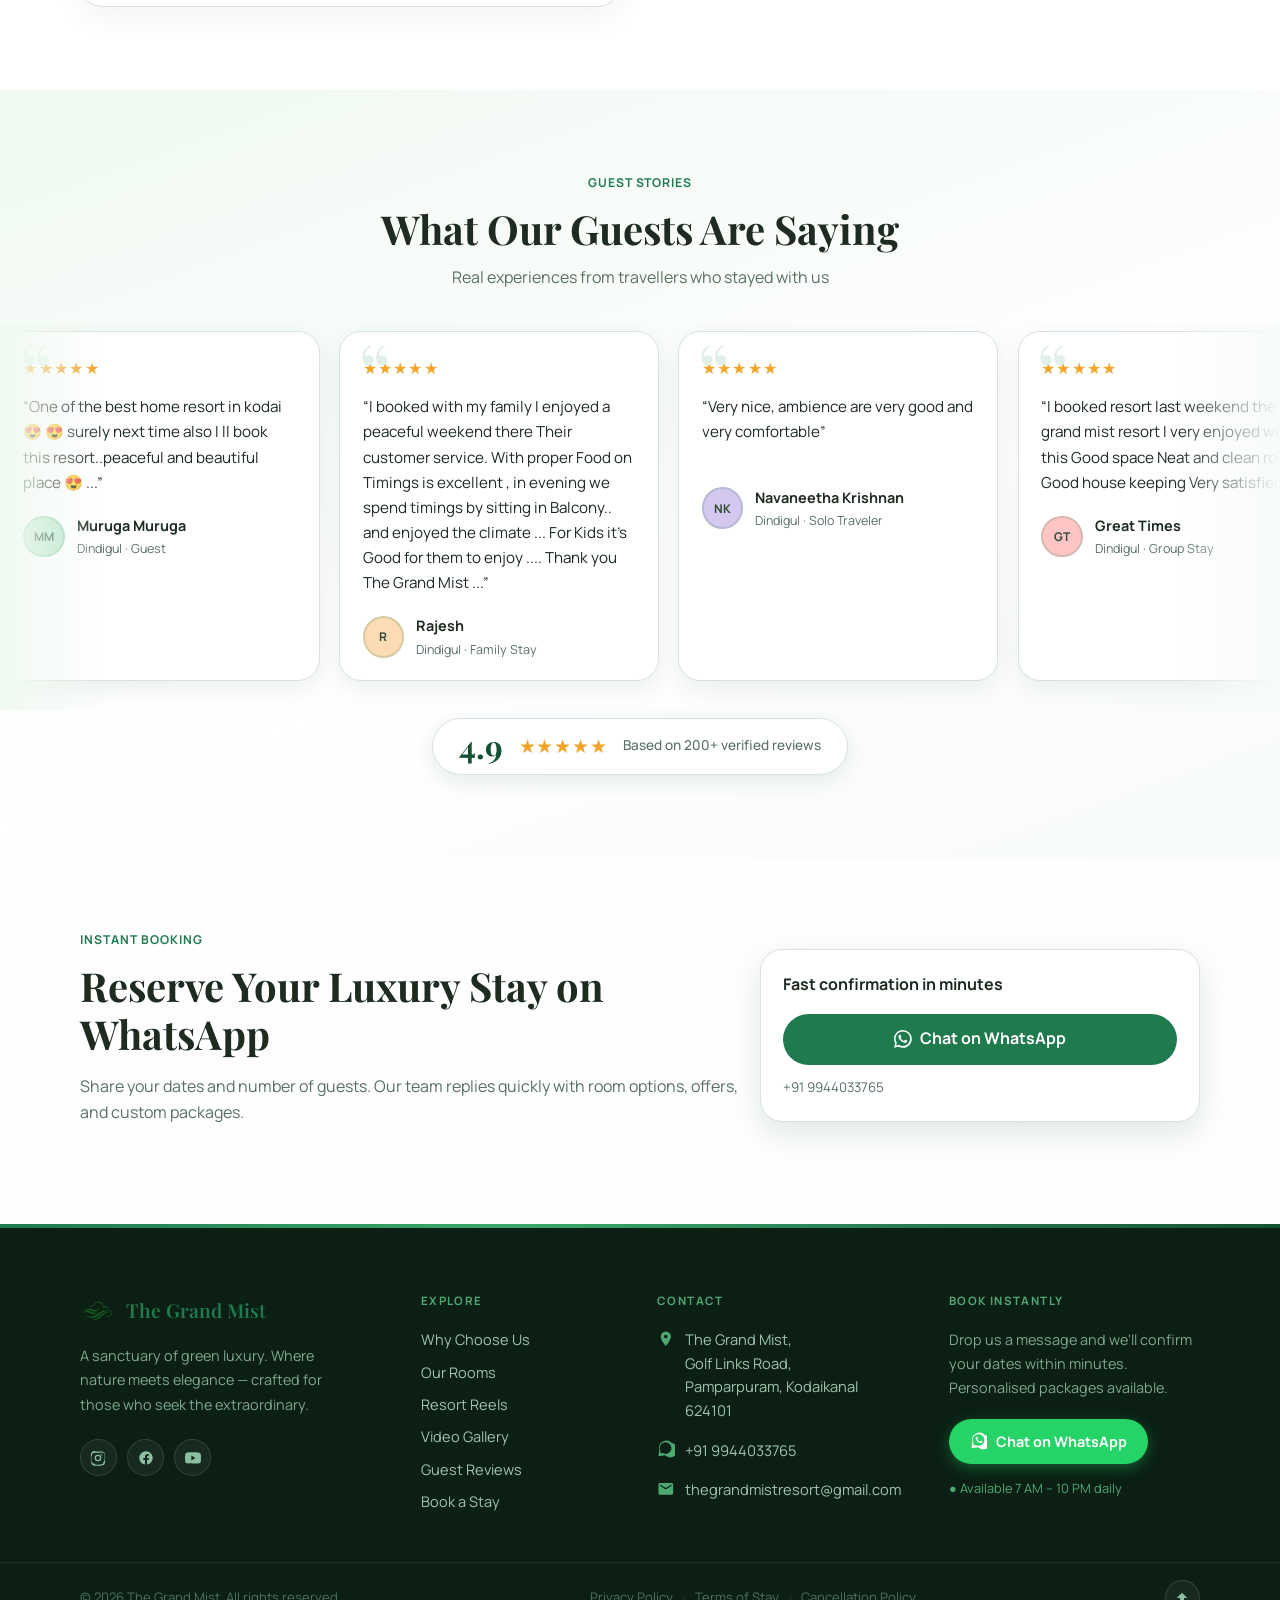
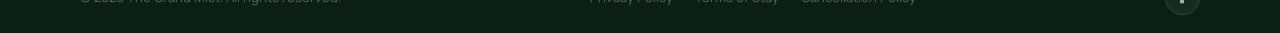
==== commit 53c683e0: "logo updated" ====
--- a/index.html
+++ b/index.html
@@ -1178,7 +1178,7 @@
             <span class="wa-icon" aria-hidden="true">
               <svg viewBox="0 0 24 24">
                 <path
-                  d="M20 4a10 10 0 0 0-16.9 9.3L2 22l8.9-1.1A10 10 0 1 0 20 4Zm-8 15a8 8 0 0 1-4.1-1.1l-.3-.2-3.3.4.4-3.2-.2-.3A8 8 0 1 1 12 19Zm4.6-6.2c-.2-.1-1.3-.6-1.5-.7s-.3-.1-.5.1-.6.7-.8.9-.3.2-.5.1a6.5 6.5 0 0 1-1.9-1.2 7.3 7.3 0 0 1-1.3-1.6c-.1-.2 0-.4.1-.5.1-.1.2-.3.4-.4.1-.1.2-.2.2-.4.1-.1 0-.3 0-.4 0-.1-.5-1.2-.7-1.7-.2-.4-.3-.4-.5-.4h-.4c-.1 0-.4.1-.6.3s-.8.8-.8 1.9.8 2.1 1 2.3c.1.2 1.6 2.4 3.9 3.4.6.3 1 .5 1.3.6.6.2 1.1.2 1.5.1.5-.1 1.3-.6 1.5-1.1.2-.5.2-1 .1-1.1-.1 0-.2-.1-.4-.2Z" />
+                  d="M17.472 14.382c-.297-.149-1.758-.867-2.03-.967-.273-.099-.471-.148-.67.15-.197.297-.767.966-.94 1.164-.173.199-.347.223-.644.075-.297-.15-1.255-.463-2.39-1.475-.883-.788-1.48-1.761-1.653-2.059-.173-.297-.018-.458.13-.606.134-.133.298-.347.446-.52.149-.174.198-.298.298-.497.099-.198.05-.371-.025-.52-.075-.149-.669-1.612-.916-2.207-.242-.579-.487-.5-.669-.51-.173-.008-.371-.01-.57-.01-.198 0-.52.074-.792.372-.272.297-1.04 1.016-1.04 2.479 0 1.462 1.065 2.875 1.213 3.074.149.198 2.096 3.2 5.077 4.487.709.306 1.262.489 1.694.625.712.227 1.36.195 1.871.118.571-.085 1.758-.719 2.006-1.413.248-.694.248-1.289.173-1.413-.074-.124-.272-.198-.57-.347m-5.421 7.403h-.004a9.87 9.87 0 01-5.031-1.378l-.361-.214-3.741.982.998-3.648-.235-.374a9.86 9.86 0 01-1.51-5.26c.001-5.45 4.436-9.884 9.888-9.884 2.64 0 5.122 1.03 6.988 2.898a9.825 9.825 0 012.893 6.994c-.003 5.45-4.437 9.884-9.885 9.884m8.413-18.297A11.815 11.815 0 0012.05 0C5.414 0 .018 5.396.015 12.03a11.934 11.934 0 001.611 6.1l-1.711 6.254 6.395-1.677c1.803.983 3.832 1.503 5.895 1.504h.005c6.635 0 12.032-5.396 12.035-12.031a11.821 11.821 0 00-3.483-8.475z" />
               </svg>
             </span>
             Chat on WhatsApp
@@ -1317,9 +1317,9 @@
     class="whatsapp-float" target="_blank" rel="noopener noreferrer" aria-label="Contact us on WhatsApp">
     <svg viewBox="0 0 24 24" aria-hidden="true">
       <path
-        d="M20 4a10 10 0 0 0-16.9 9.3L2 22l8.9-1.1A10 10 0 1 0 20 4Zm-8 15a8 8 0 0 1-4.1-1.1l-.3-.2-3.3.4.4-3.2-.2-.3A8 8 0 1 1 12 19Zm4.6-6.2c-.2-.1-1.3-.6-1.5-.7s-.3-.1-.5.1-.6.7-.8.9-.3.2-.5.1a6.5 6.5 0 0 1-1.9-1.2 7.3 7.3 0 0 1-1.3-1.6c-.1-.2 0-.4.1-.5.1-.1.2-.3.4-.4.1-.1.2-.2.2-.4.1-.1 0-.3 0-.4 0-.1-.5-1.2-.7-1.7-.2-.4-.3-.4-.5-.4h-.4c-.1 0-.4.1-.6.3s-.8.8-.8 1.9.8 2.1 1 2.3c.1.2 1.6 2.4 3.9 3.4.6.3 1 .5 1.3.6.6.2 1.1.2 1.5.1.5-.1 1.3-.6 1.5-1.1.2-.5.2-1 .1-1.1-.1 0-.2-.1-.4-.2Z" />
+        d="M17.472 14.382c-.297-.149-1.758-.867-2.03-.967-.273-.099-.471-.148-.67.15-.197.297-.767.966-.94 1.164-.173.199-.347.223-.644.075-.297-.15-1.255-.463-2.39-1.475-.883-.788-1.48-1.761-1.653-2.059-.173-.297-.018-.458.13-.606.134-.133.298-.347.446-.52.149-.174.198-.298.298-.497.099-.198.05-.371-.025-.52-.075-.149-.669-1.612-.916-2.207-.242-.579-.487-.5-.669-.51-.173-.008-.371-.01-.57-.01-.198 0-.52.074-.792.372-.272.297-1.04 1.016-1.04 2.479 0 1.462 1.065 2.875 1.213 3.074.149.198 2.096 3.2 5.077 4.487.709.306 1.262.489 1.694.625.712.227 1.36.195 1.871.118.571-.085 1.758-.719 2.006-1.413.248-.694.248-1.289.173-1.413-.074-.124-.272-.198-.57-.347m-5.421 7.403h-.004a9.87 9.87 0 01-5.031-1.378l-.361-.214-3.741.982.998-3.648-.235-.374a9.86 9.86 0 01-1.51-5.26c.001-5.45 4.436-9.884 9.888-9.884 2.64 0 5.122 1.03 6.988 2.898a9.825 9.825 0 012.893 6.994c-.003 5.45-4.437 9.884-9.885 9.884m8.413-18.297A11.815 11.815 0 0012.05 0C5.414 0 .018 5.396.015 12.03a11.934 11.934 0 001.611 6.1l-1.711 6.254 6.395-1.677c1.803.983 3.832 1.503 5.895 1.504h.005c6.635 0 12.032-5.396 12.035-12.031a11.821 11.821 0 00-3.483-8.475z" />
     </svg>
-    <span class="whatsapp-tooltip">Contact Us</span>
+    <span class="whatsapp-tooltip">Enquire on WhatsApp</span>
   </a>
 
 
--- a/styles.css
+++ b/styles.css
@@ -2718,14 +2718,28 @@
   color: #fff;
   border-radius: 50%;
   border: none;
-  display: flex;
+  display: flex !important;
   align-items: center;
   justify-content: center;
-  box-shadow: 0 4px 15px rgba(37, 211, 102, 0.4);
   z-index: 9999;
   transition: transform 0.3s cubic-bezier(0.18, 0.89, 0.32, 1.28), box-shadow 0.3s ease;
+  text-decoration: none;
+  /* Reset potentially inherited styles */
+  padding: 0;
+  margin: 0;
+  box-shadow: 0 4px 15px rgba(37, 211, 102, 0.4);
+}
+
+/* The pulse is moved to a pseudo-element to avoid box-shadow issues on the main element in some browsers */
+.whatsapp-float::before {
+  content: "";
+  position: absolute;
+  inset: 0;
+  border-radius: 50%;
+  background-color: inherit;
+  z-index: -1;
+  opacity: 0.5;
   animation: wa-pulse 2s infinite;
-  text-decoration: none;
 }
 
 .whatsapp-float:hover {
@@ -2737,40 +2751,61 @@
   width: 2.2rem;
   height: 2.2rem;
   fill: currentColor;
+  position: relative;
+  z-index: 2;
 }
 
 /* Tooltip */
 .whatsapp-tooltip {
   position: absolute;
-  right: 4.8rem;
-  background: rgba(0, 0, 0, 0.8);
+  right: calc(100% + 15px);
+  top: 50%;
+  transform: translateY(-50%) translateX(10px);
+  background: rgba(0, 0, 0, 0.85);
   color: #fff;
-  padding: 0.5rem 1rem;
-  border-radius: 8px;
-  font-size: 0.85rem;
-  font-weight: 600;
+  padding: 0.6rem 1.1rem;
+  border-radius: 10px;
+  font-size: 0.88rem;
+  font-weight: 700;
   white-space: nowrap;
   opacity: 0;
-  transform: translateX(10px);
-  transition: all 0.3s ease;
+  transition: all 0.3s cubic-bezier(0.19, 1, 0.22, 1);
   pointer-events: none;
-  box-shadow: 0 4px 12px rgba(0, 0, 0, 0.15);
+  box-shadow: 0 10px 30px rgba(0, 0, 0, 0.2);
+  backdrop-filter: blur(8px);
+  -webkit-backdrop-filter: blur(8px);
+  border: 1px solid rgba(255, 255, 255, 0.1);
+}
+
+/* Tooltip arrow */
+.whatsapp-tooltip::after {
+  content: "";
+  position: absolute;
+  right: -6px;
+  top: 50%;
+  transform: translateY(-50%);
+  border-left: 6px solid rgba(0, 0, 0, 0.85);
+  border-top: 6px solid transparent;
+  border-bottom: 6px solid transparent;
 }
 
 .whatsapp-float:hover .whatsapp-tooltip {
   opacity: 1;
-  transform: translateX(0);
+  transform: translateY(-50%) translateX(0);
 }
 
 @keyframes wa-pulse {
   0% {
-    box-shadow: 0 0 0 0 rgba(37, 211, 102, 0.4);
+    transform: scale(1);
+    opacity: 0.5;
   }
   70% {
-    box-shadow: 0 0 0 15px rgba(37, 211, 102, 0);
+    transform: scale(1.6);
+    opacity: 0;
   }
   100% {
-    box-shadow: 0 0 0 0 rgba(37, 211, 102, 0);
+    transform: scale(1);
+    opacity: 0;
   }
 }
 
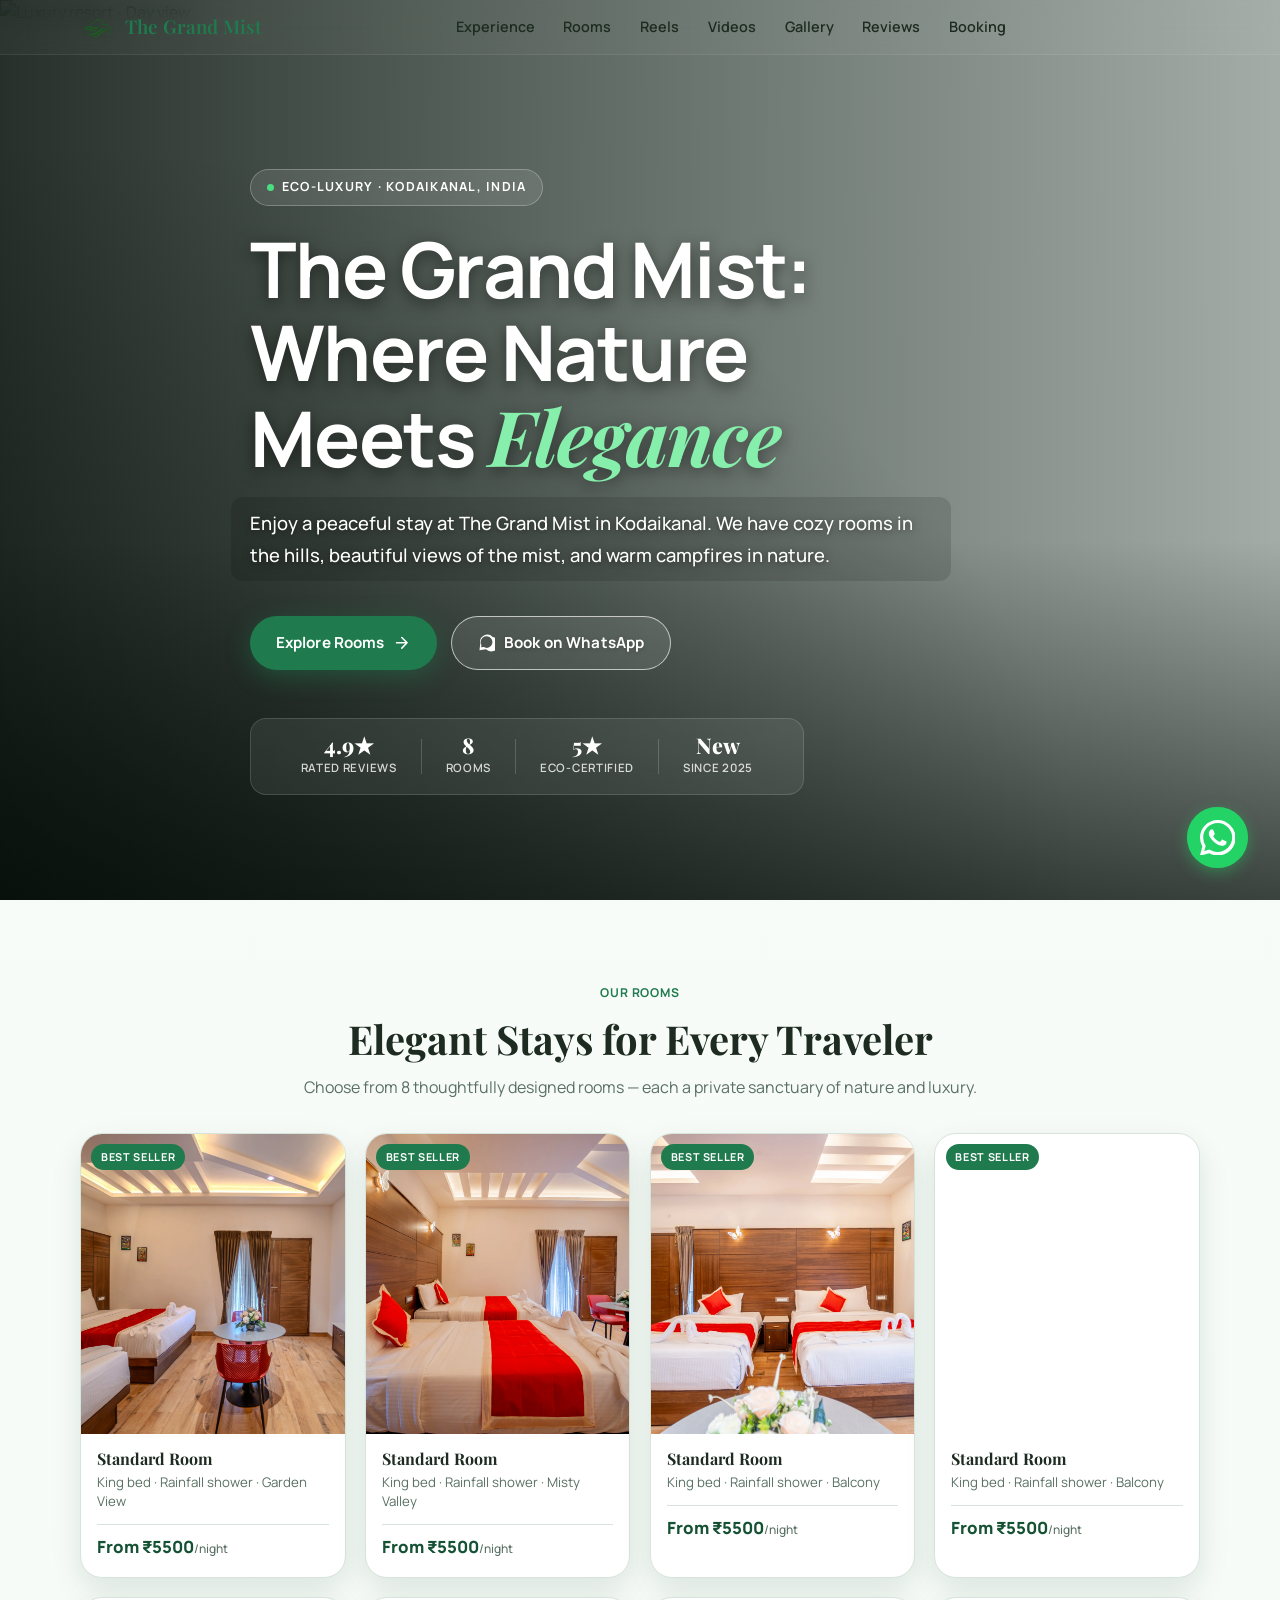
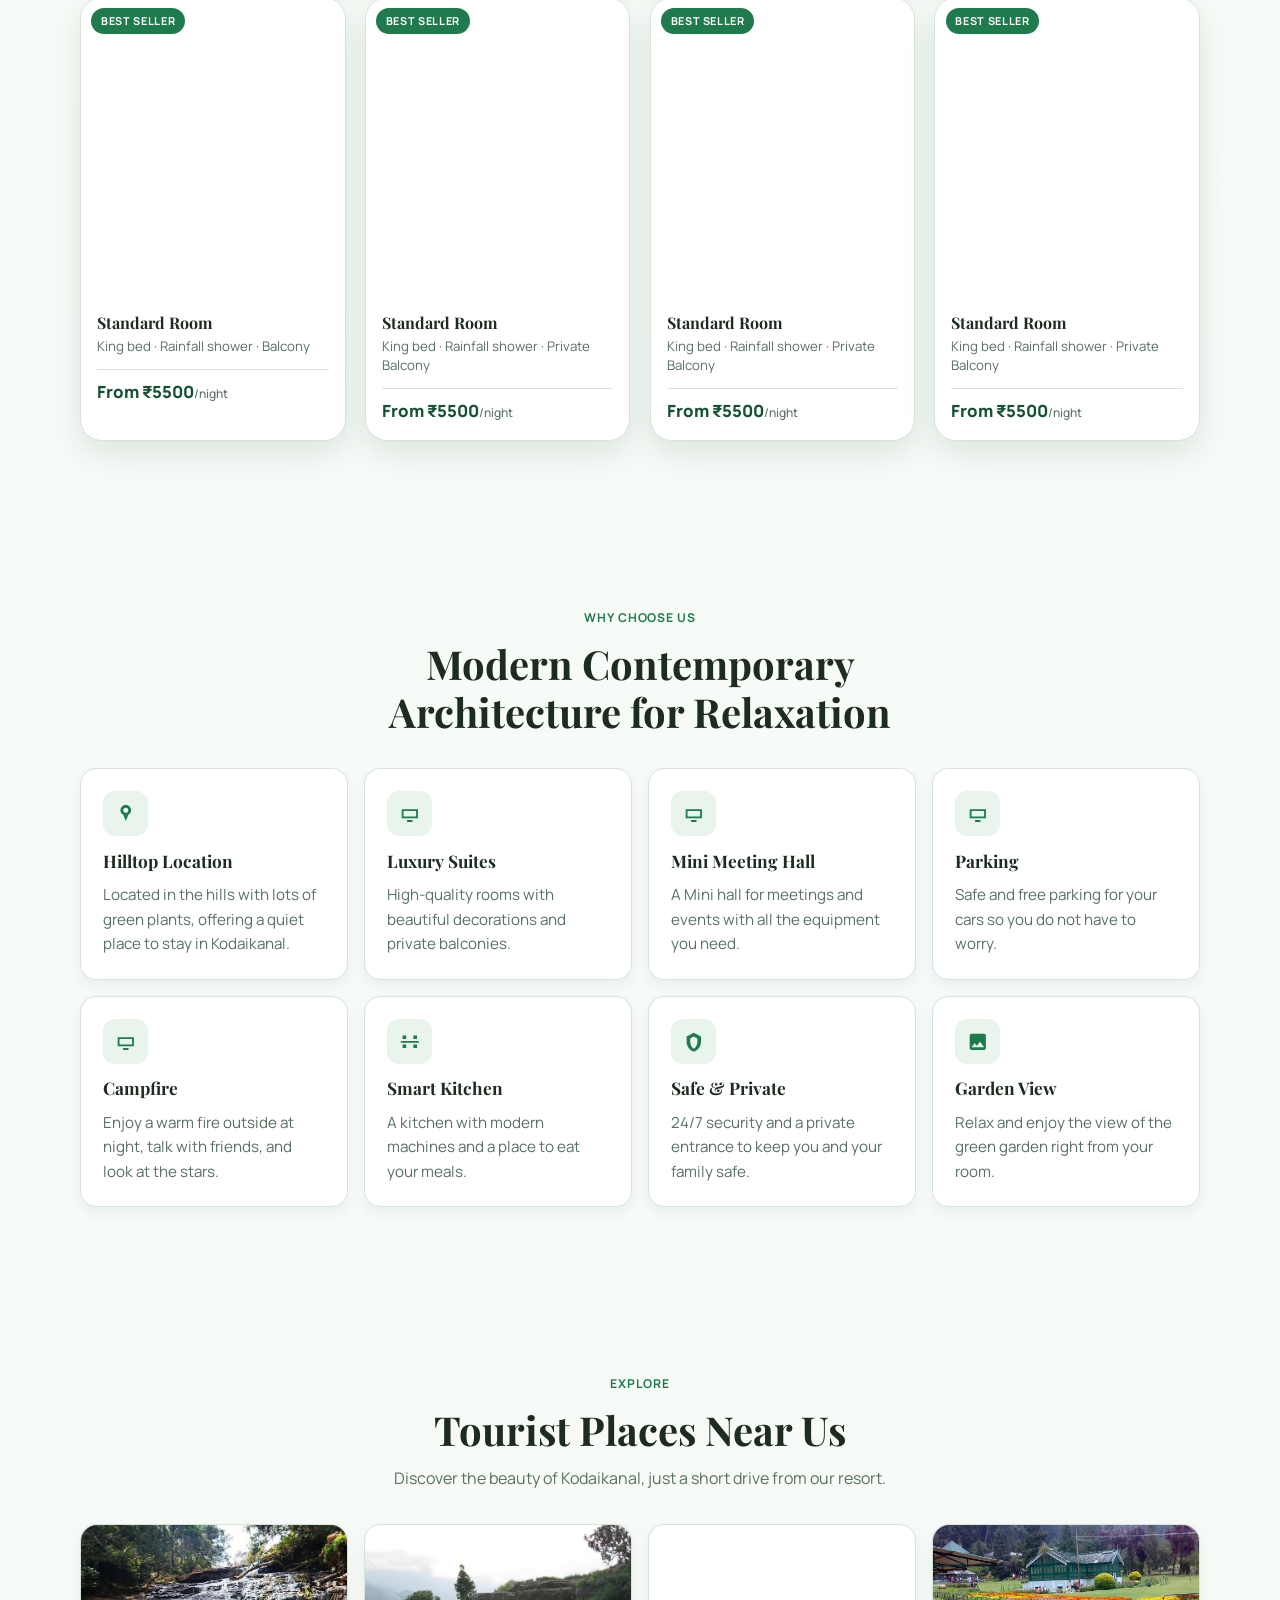
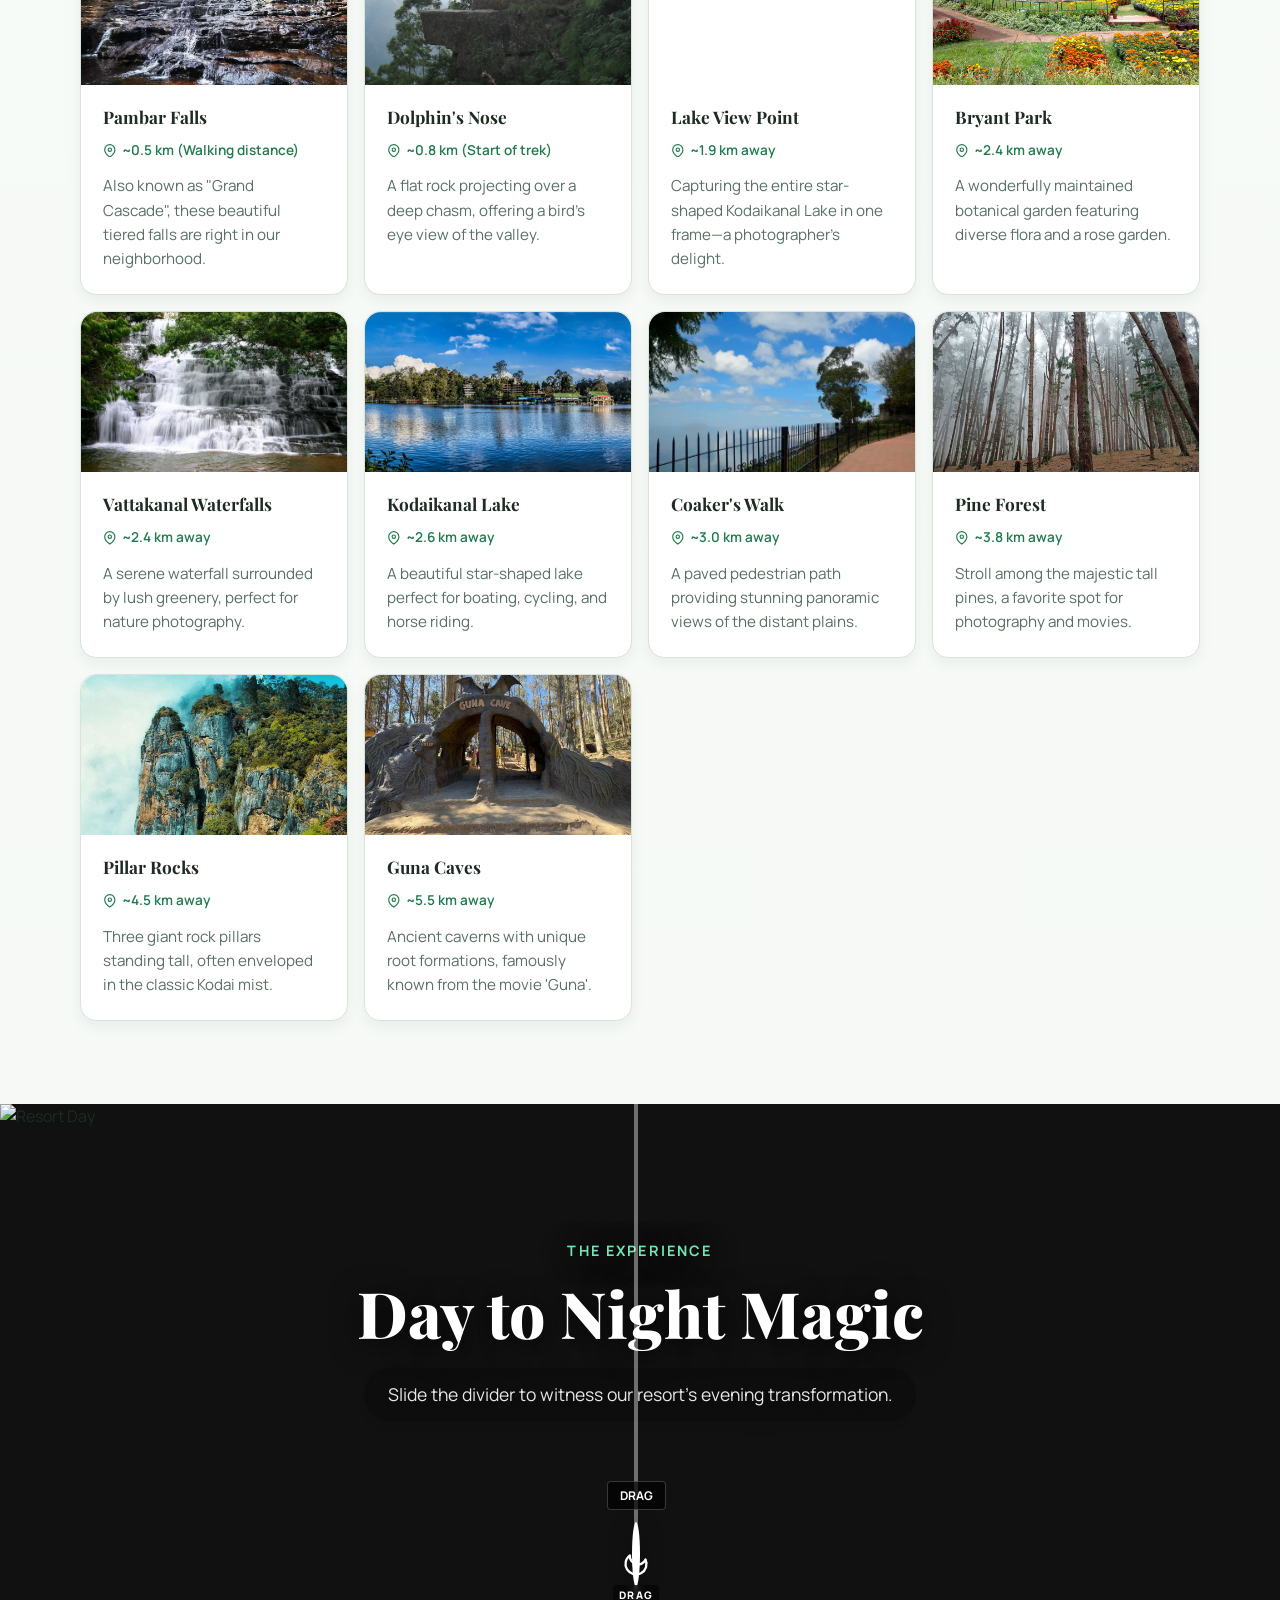
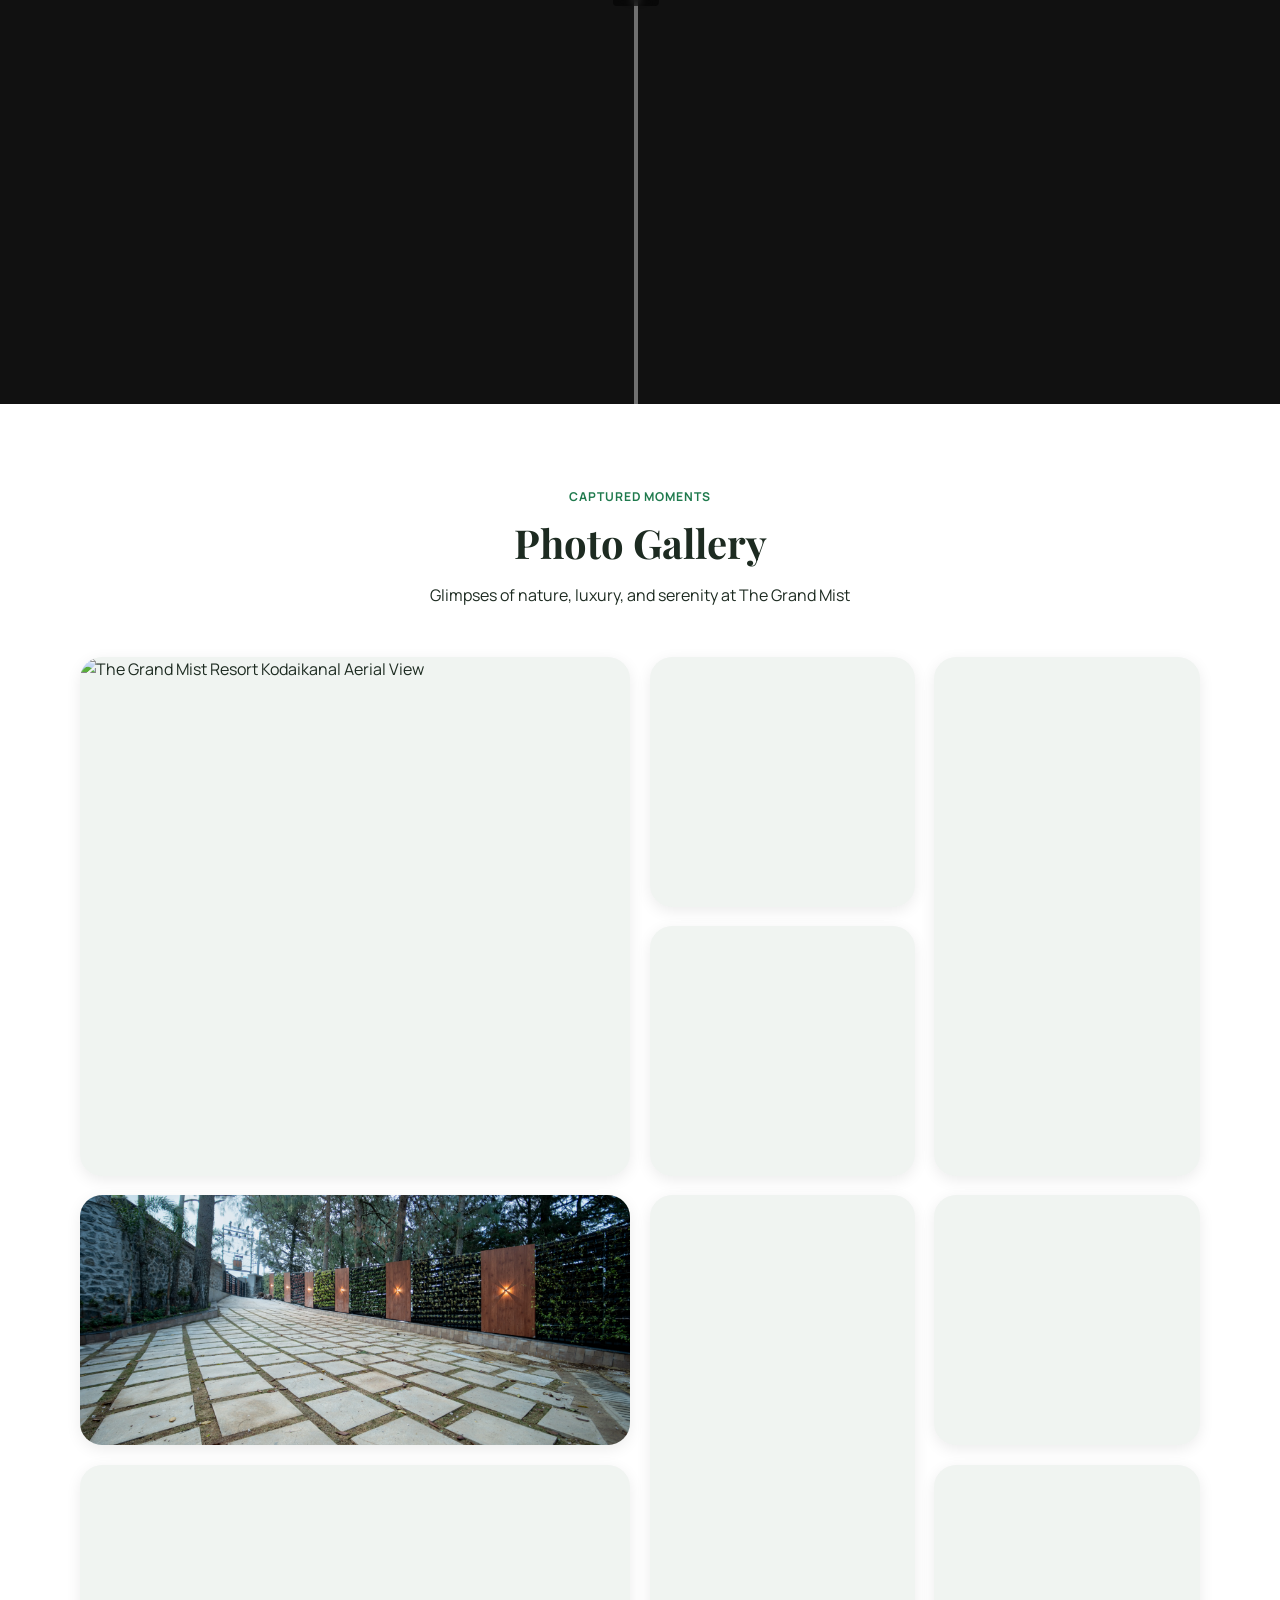
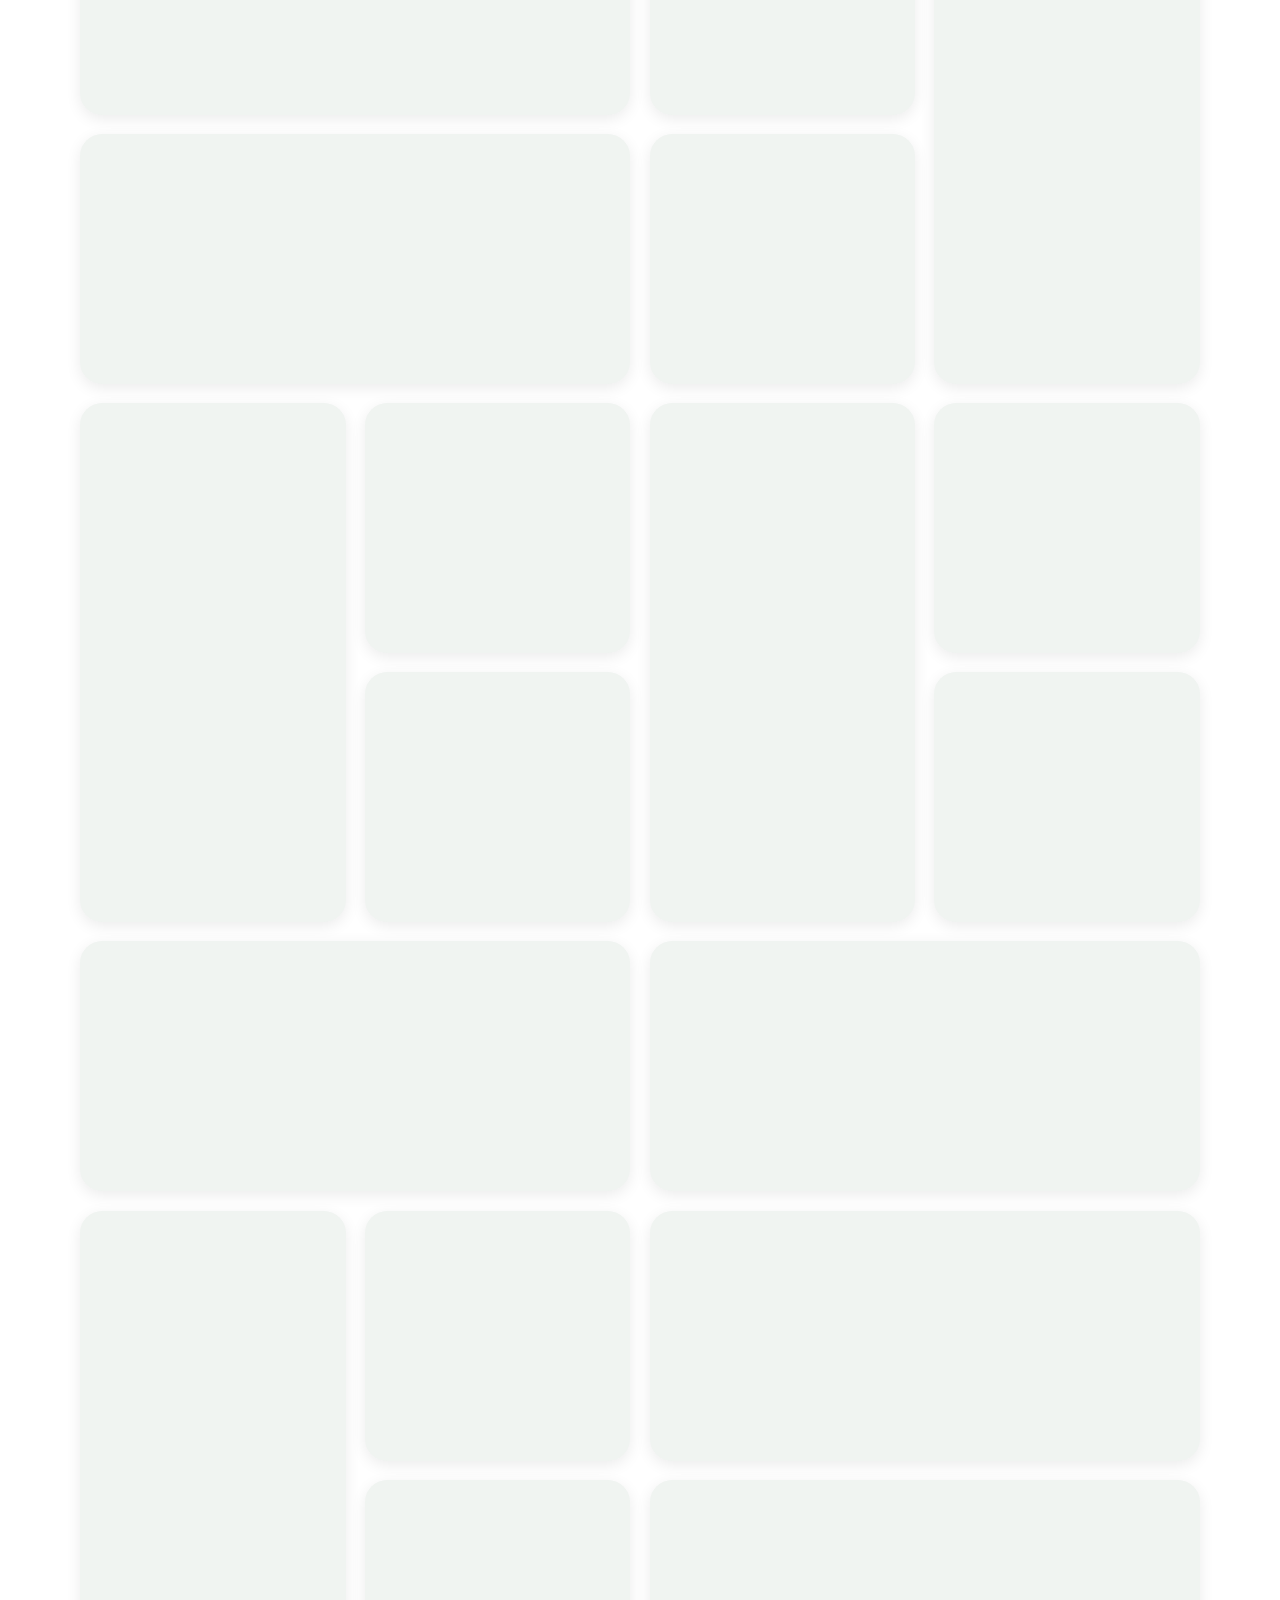
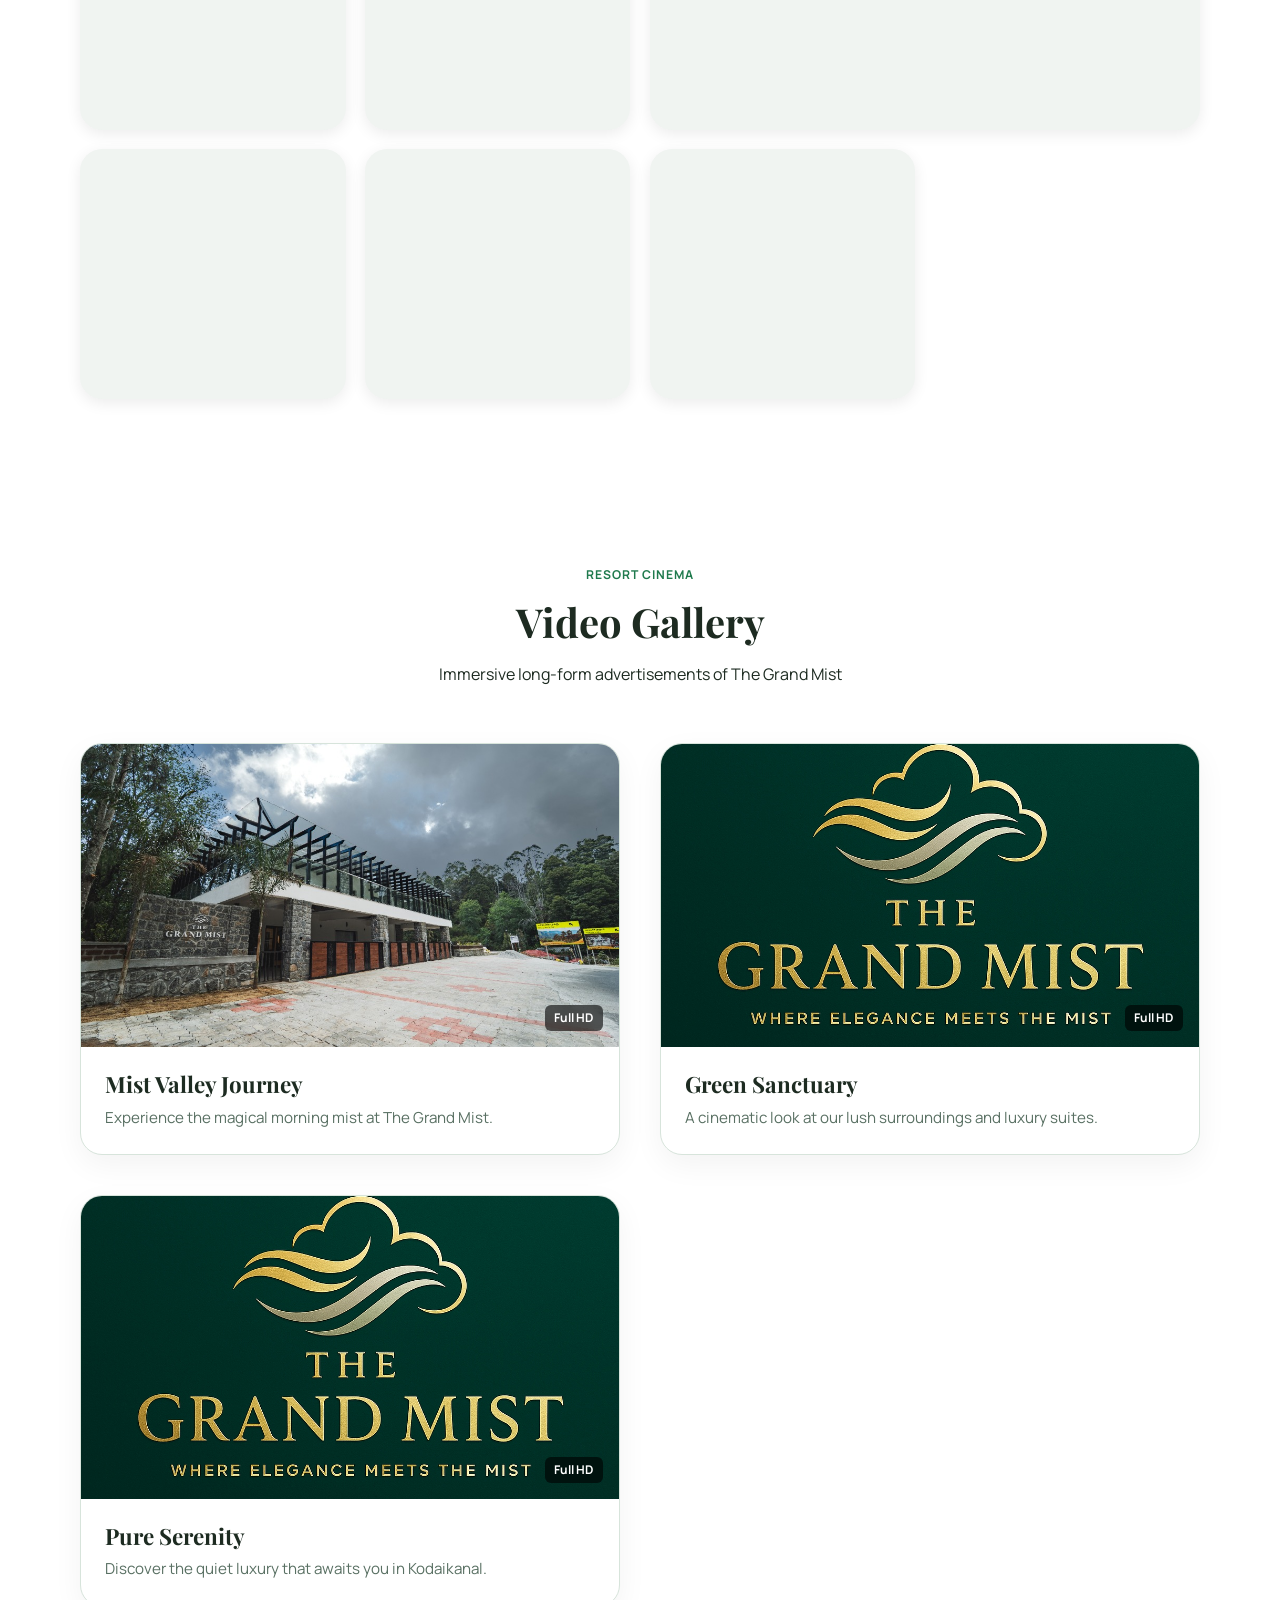
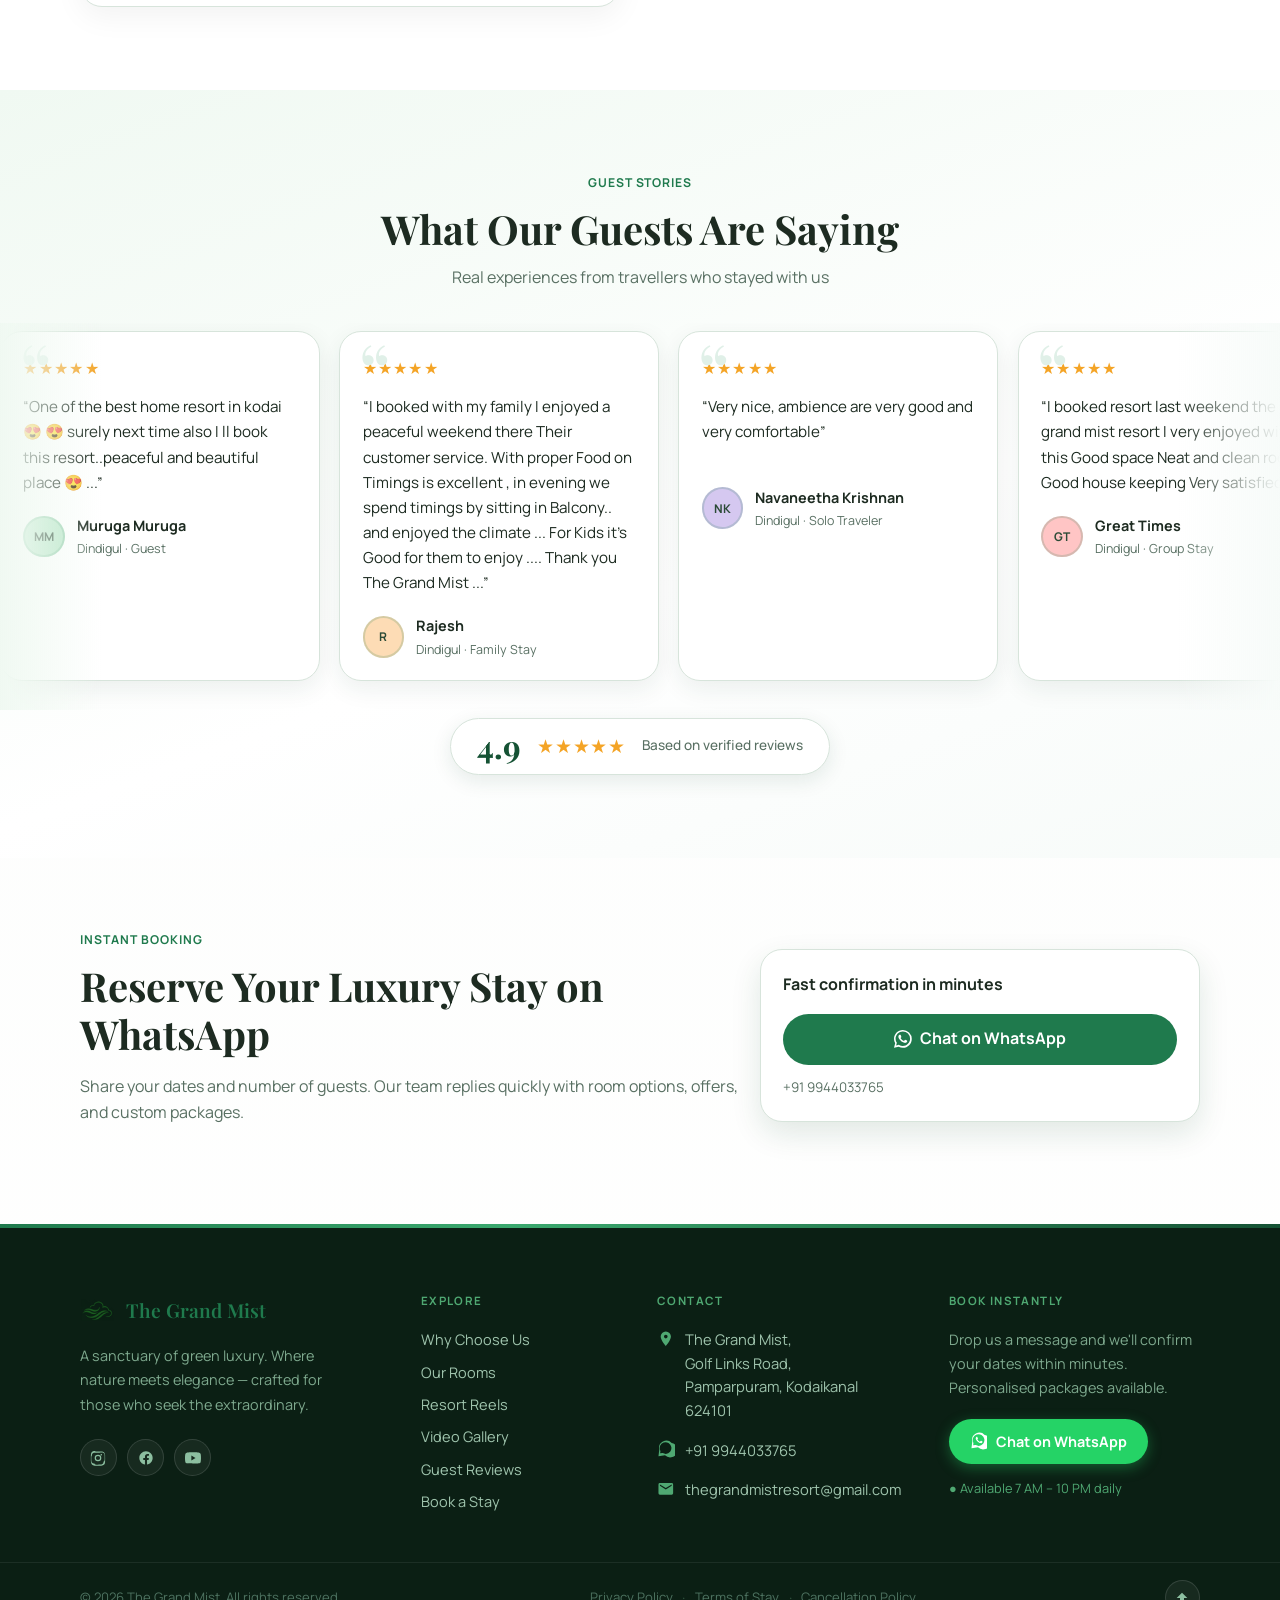
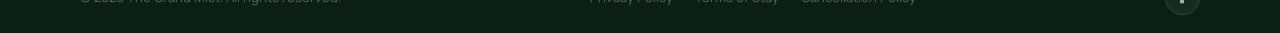
==== commit 3bae3759: "small update" ====
--- a/index.html
+++ b/index.html
@@ -174,7 +174,7 @@
         <!-- Trust stats strip -->
         <div class="hero-stats" data-animate="fade-up" style="--delay:0.48s">
           <div class="hero-stat">
-            <strong>4.★</strong>
+            <strong>4.9★</strong>
             <span>Rated Reviews</span>
           </div>
           <div class="hero-stat-divider"></div>
@@ -379,7 +379,7 @@
               </svg>
             </span>
             <h3>Mini Meeting Hall</h3>
-            <p>A large room for meetings and events with all the equipment you need.</p>
+            <p>A Mini hall for meetings and events with all the equipment you need.</p>
           </article>
           <article class="feature-card">
             <span class="icon-wrap">
@@ -1156,7 +1156,7 @@
         <div class="rating-badge">
           <span class="rating-score">4.9</span>
           <div class="rating-stars-large">&#9733;&#9733;&#9733;&#9733;&#9733;</div>
-          <span class="rating-label">Based on 200+ verified reviews</span>
+          <span class="rating-label">Based on verified reviews</span>
         </div>
       </div>
     </section>
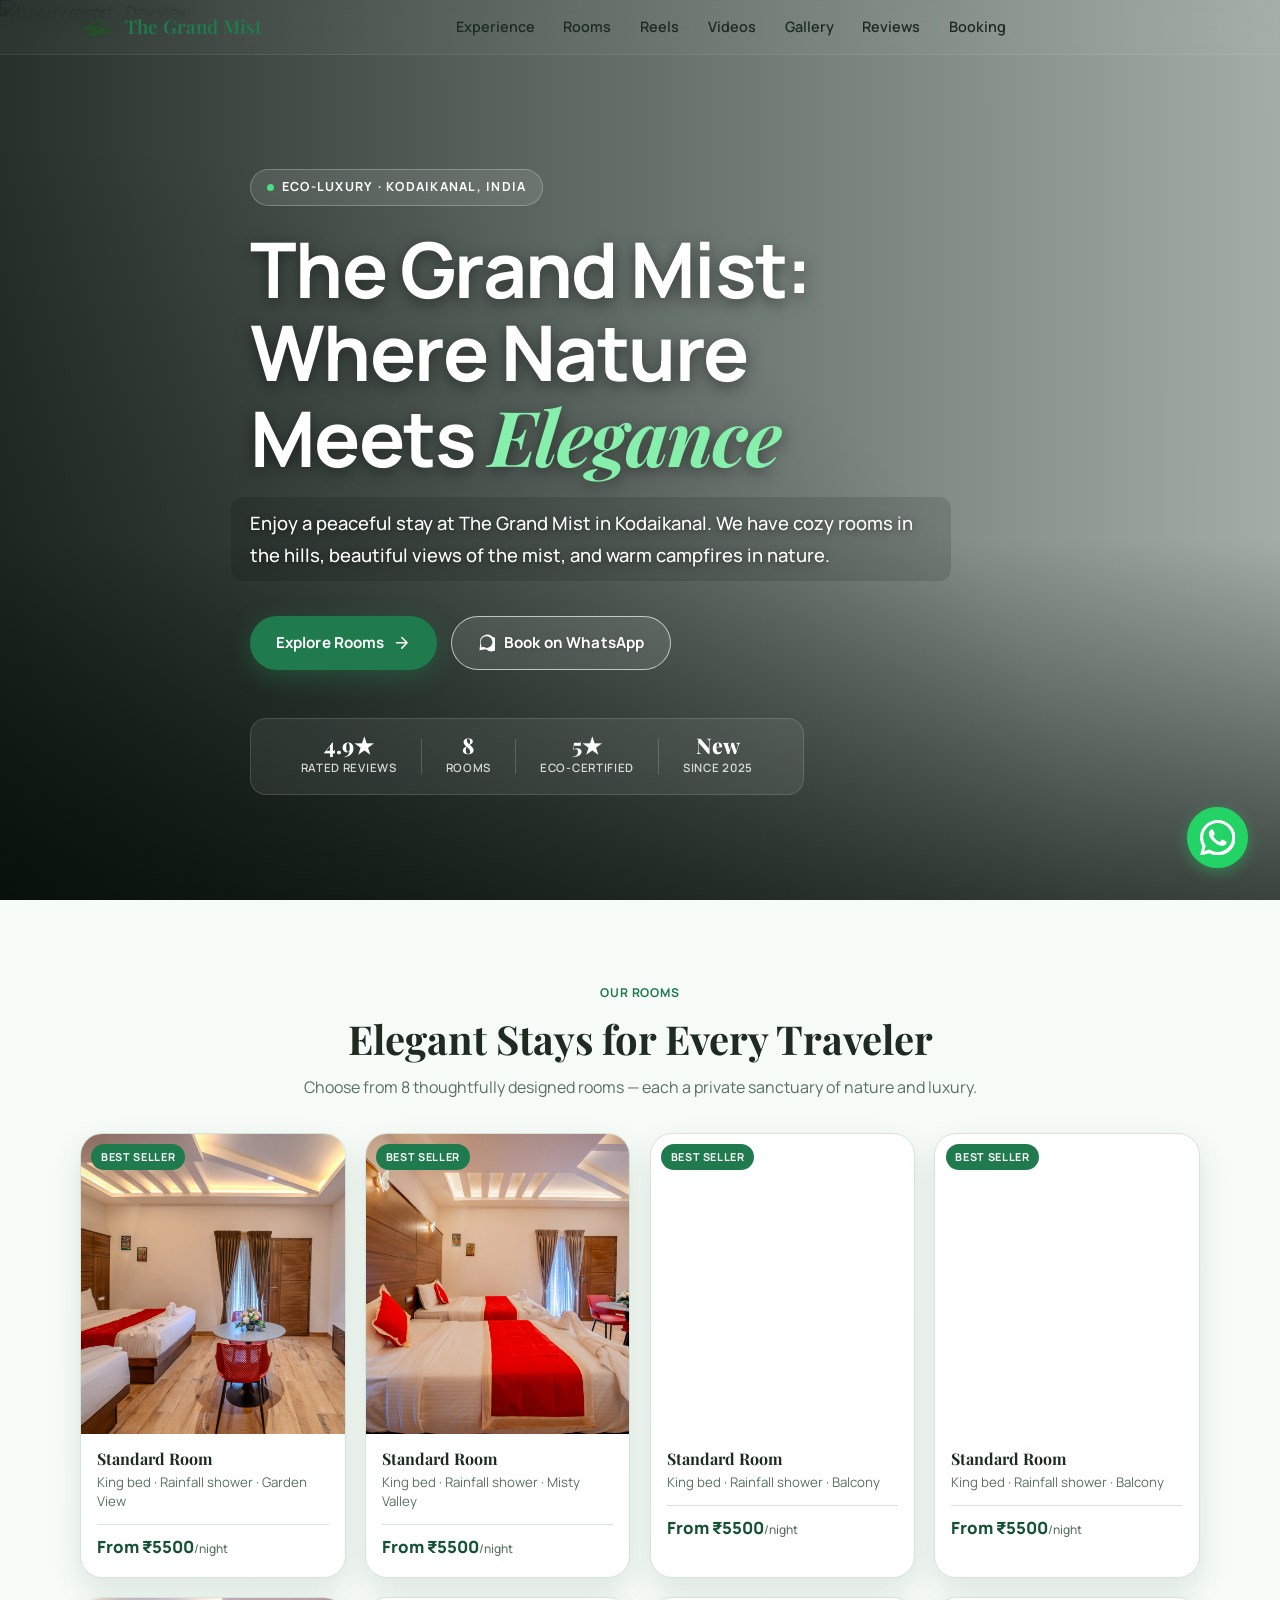
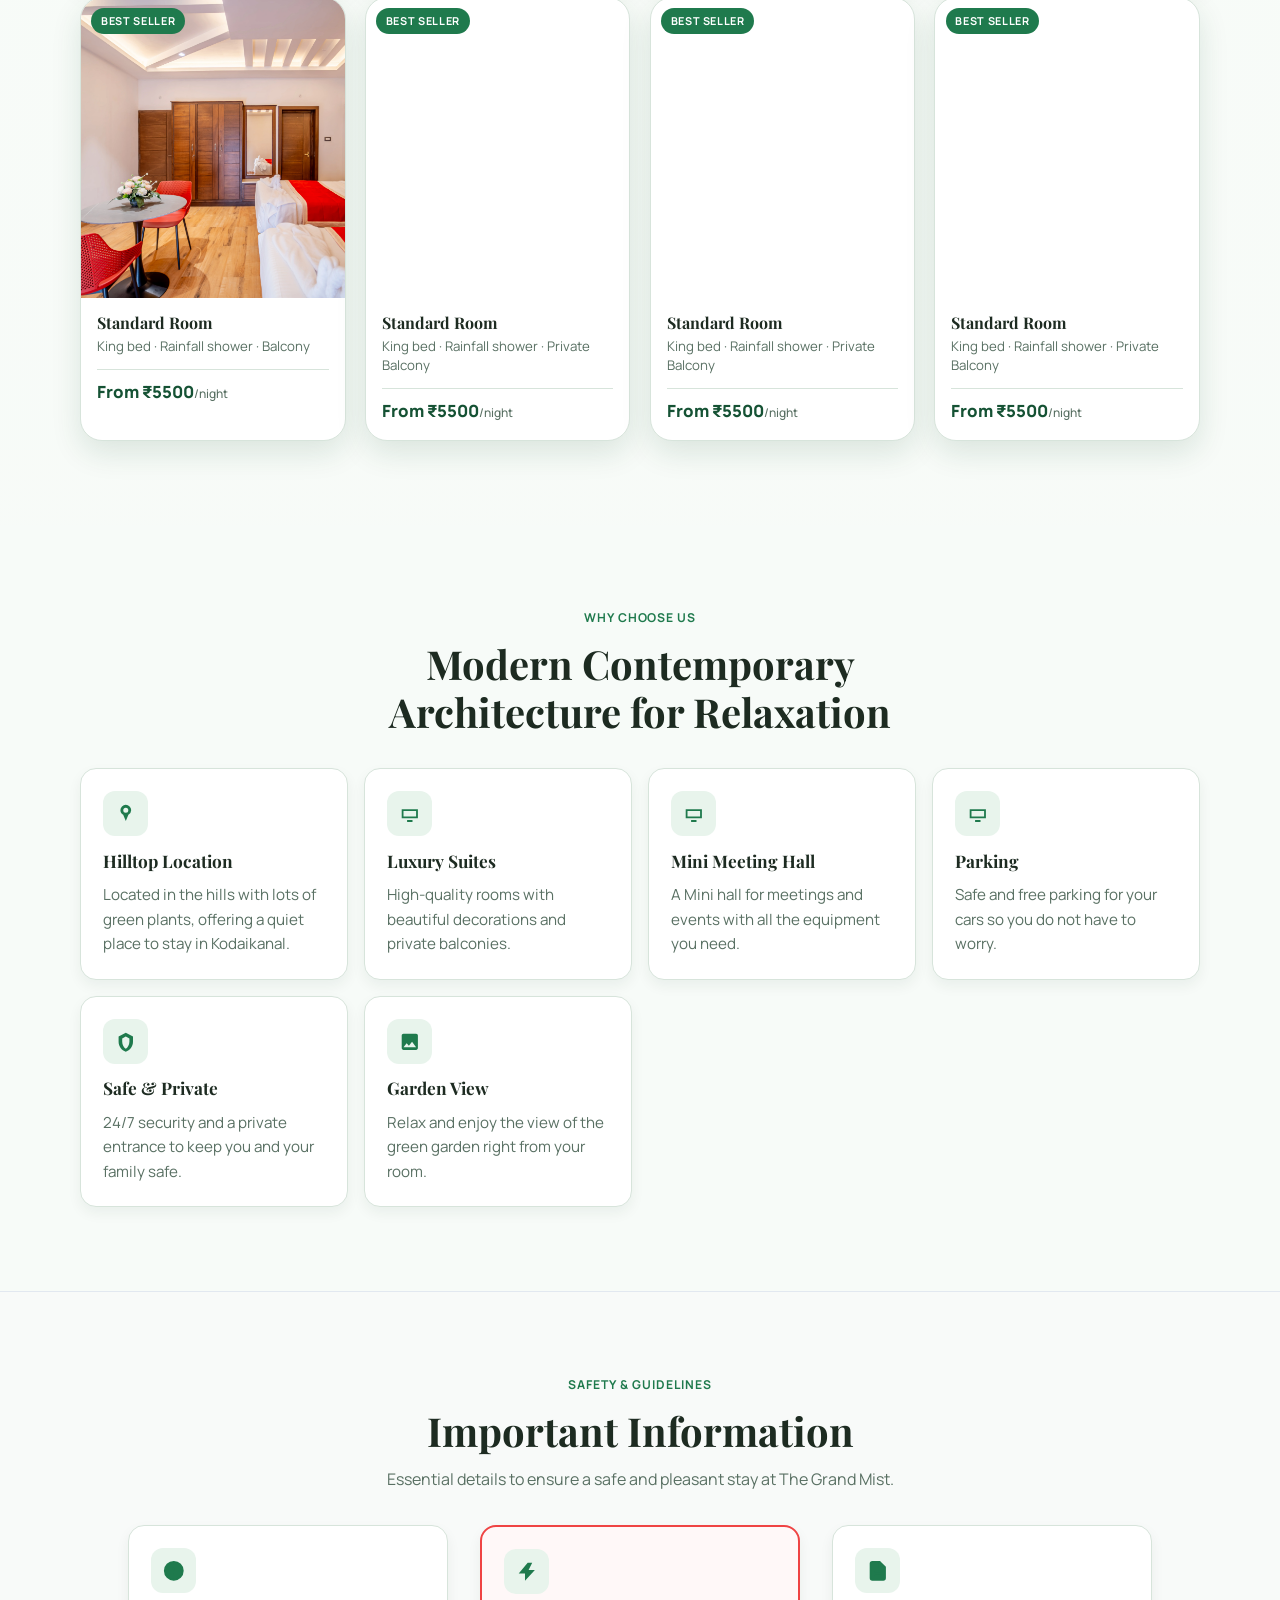
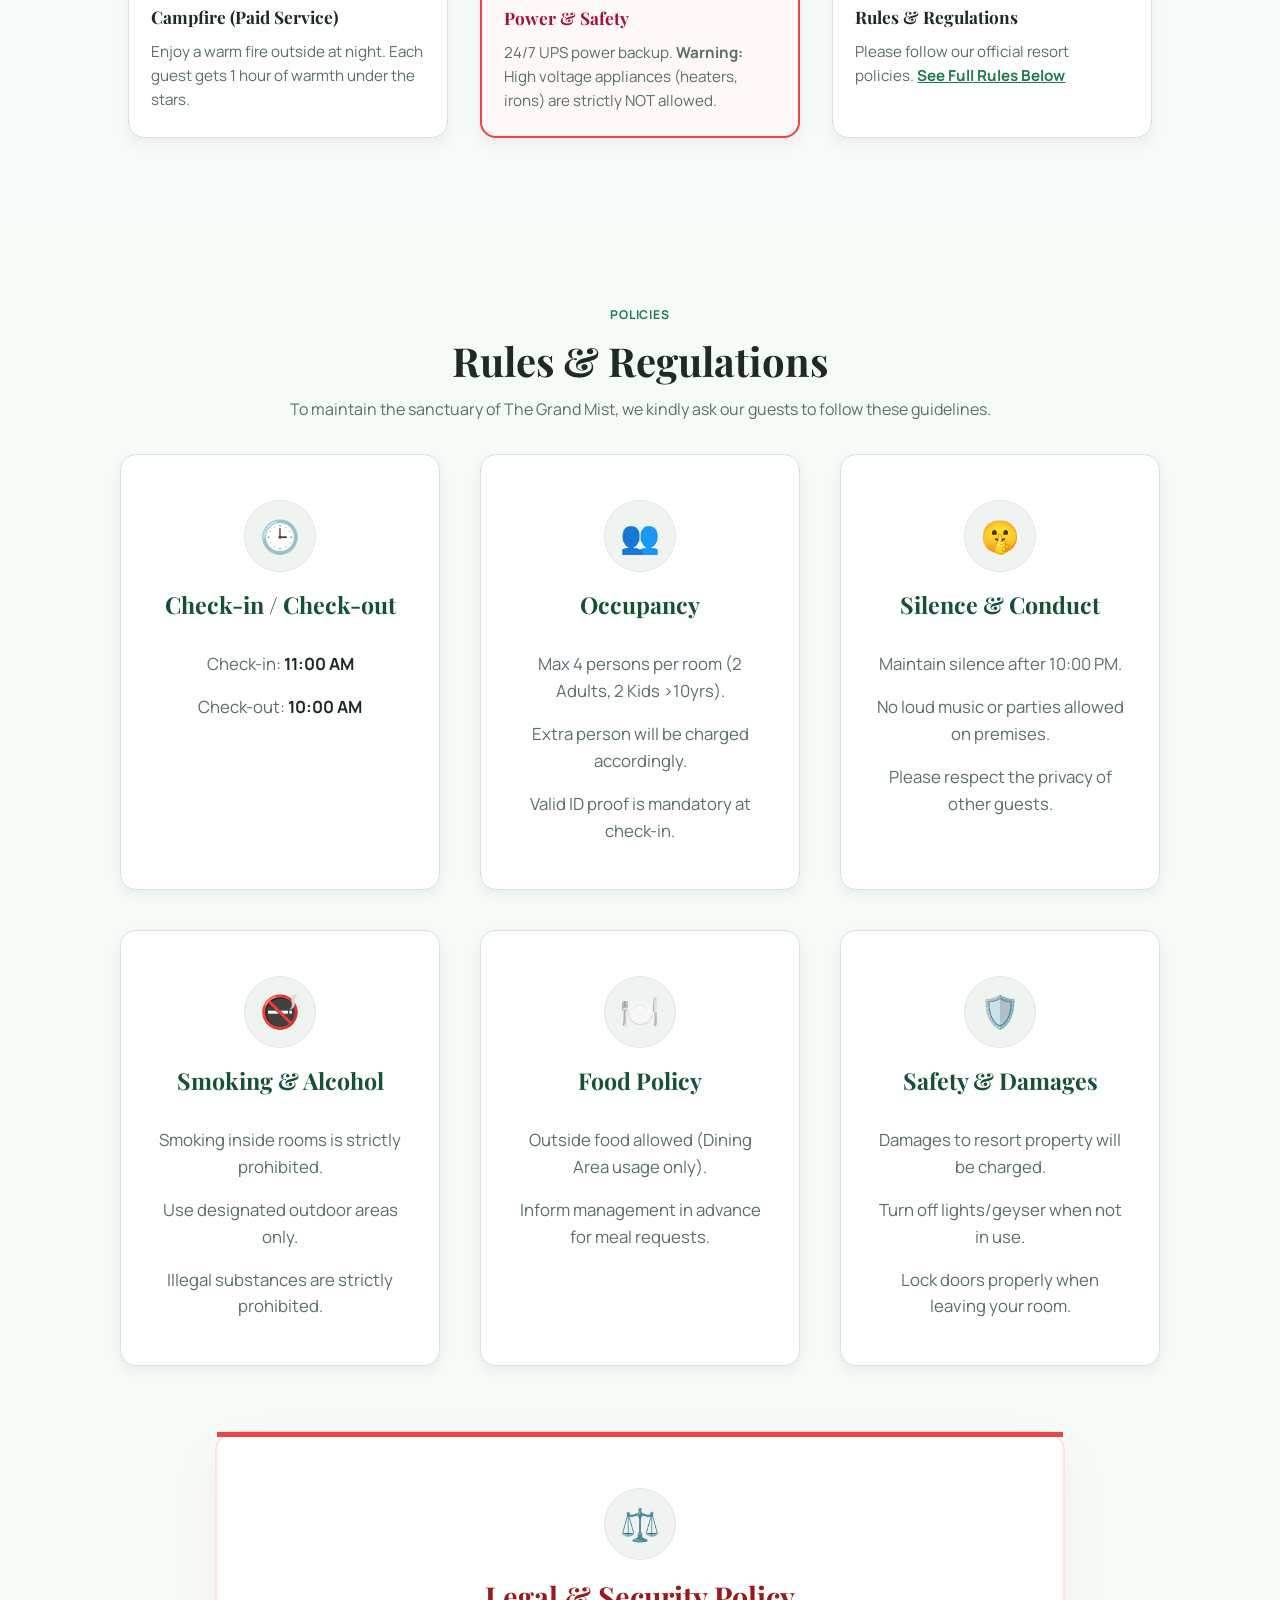
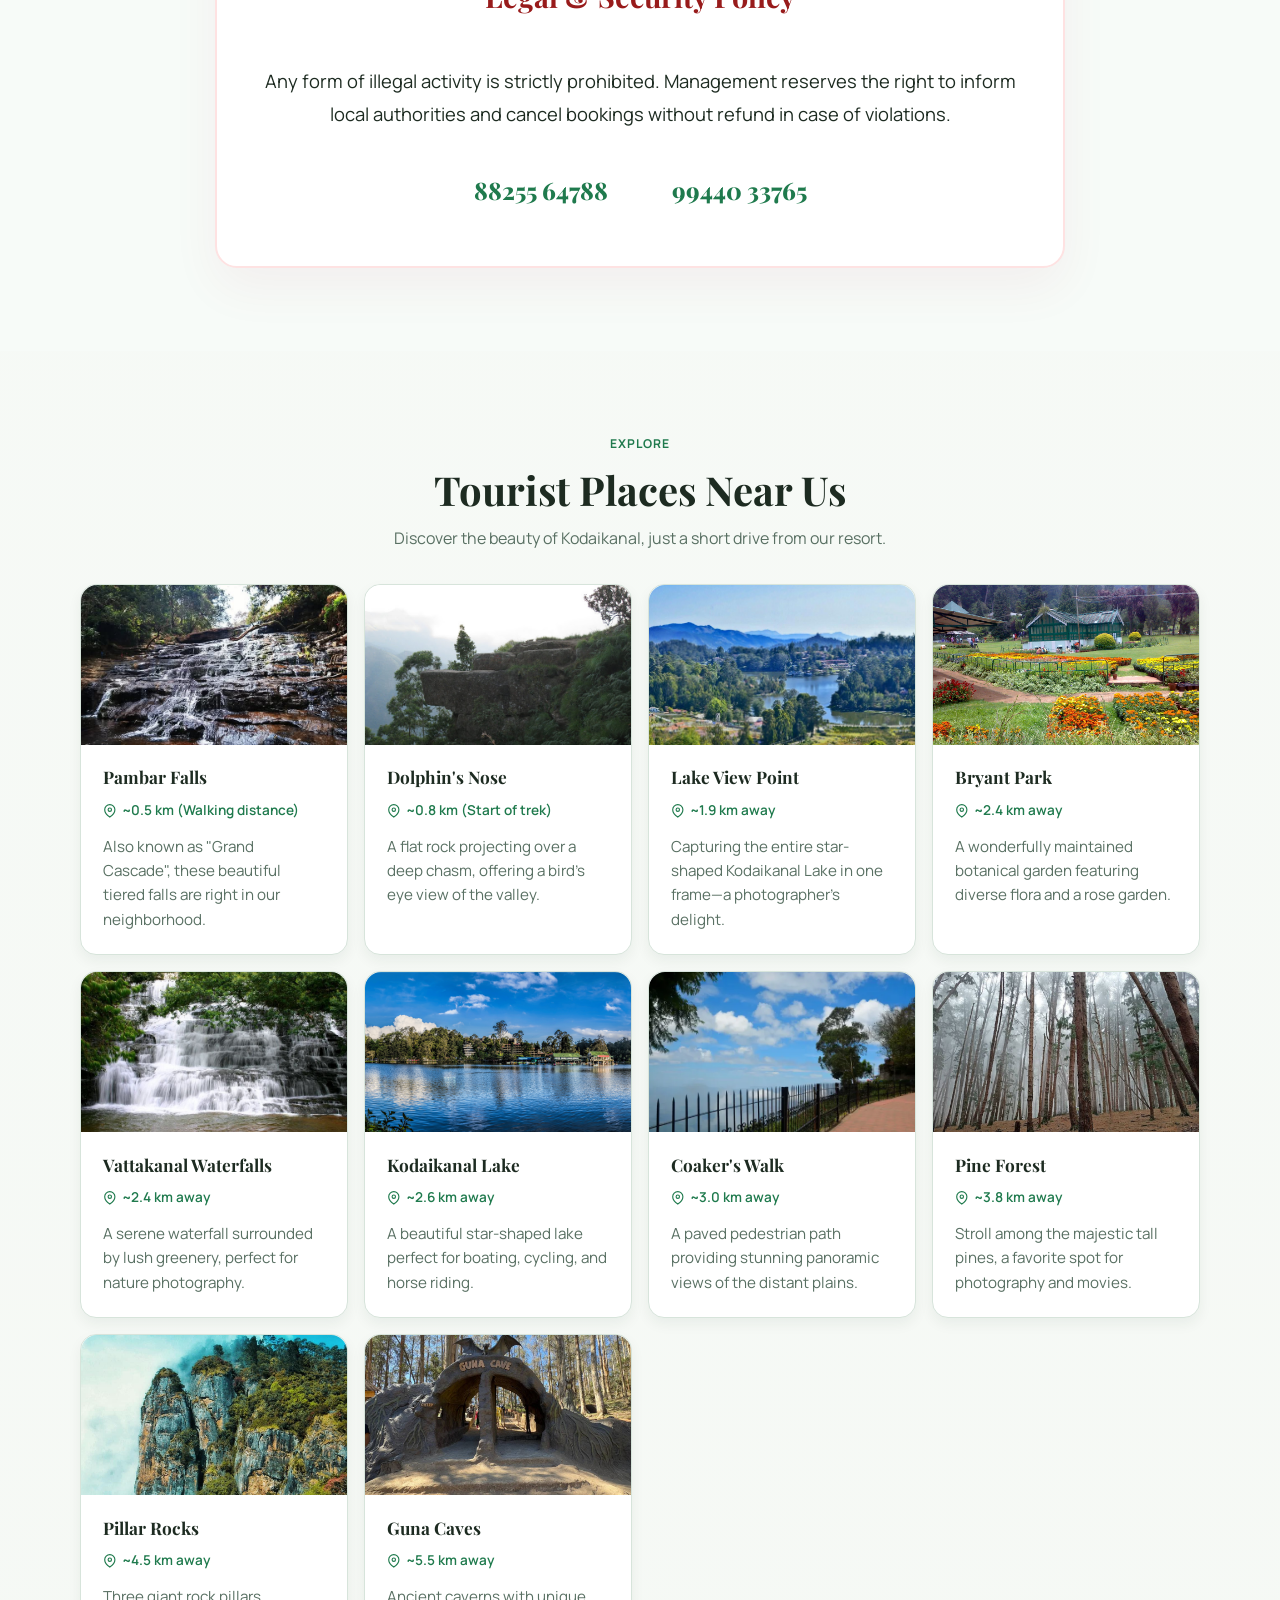
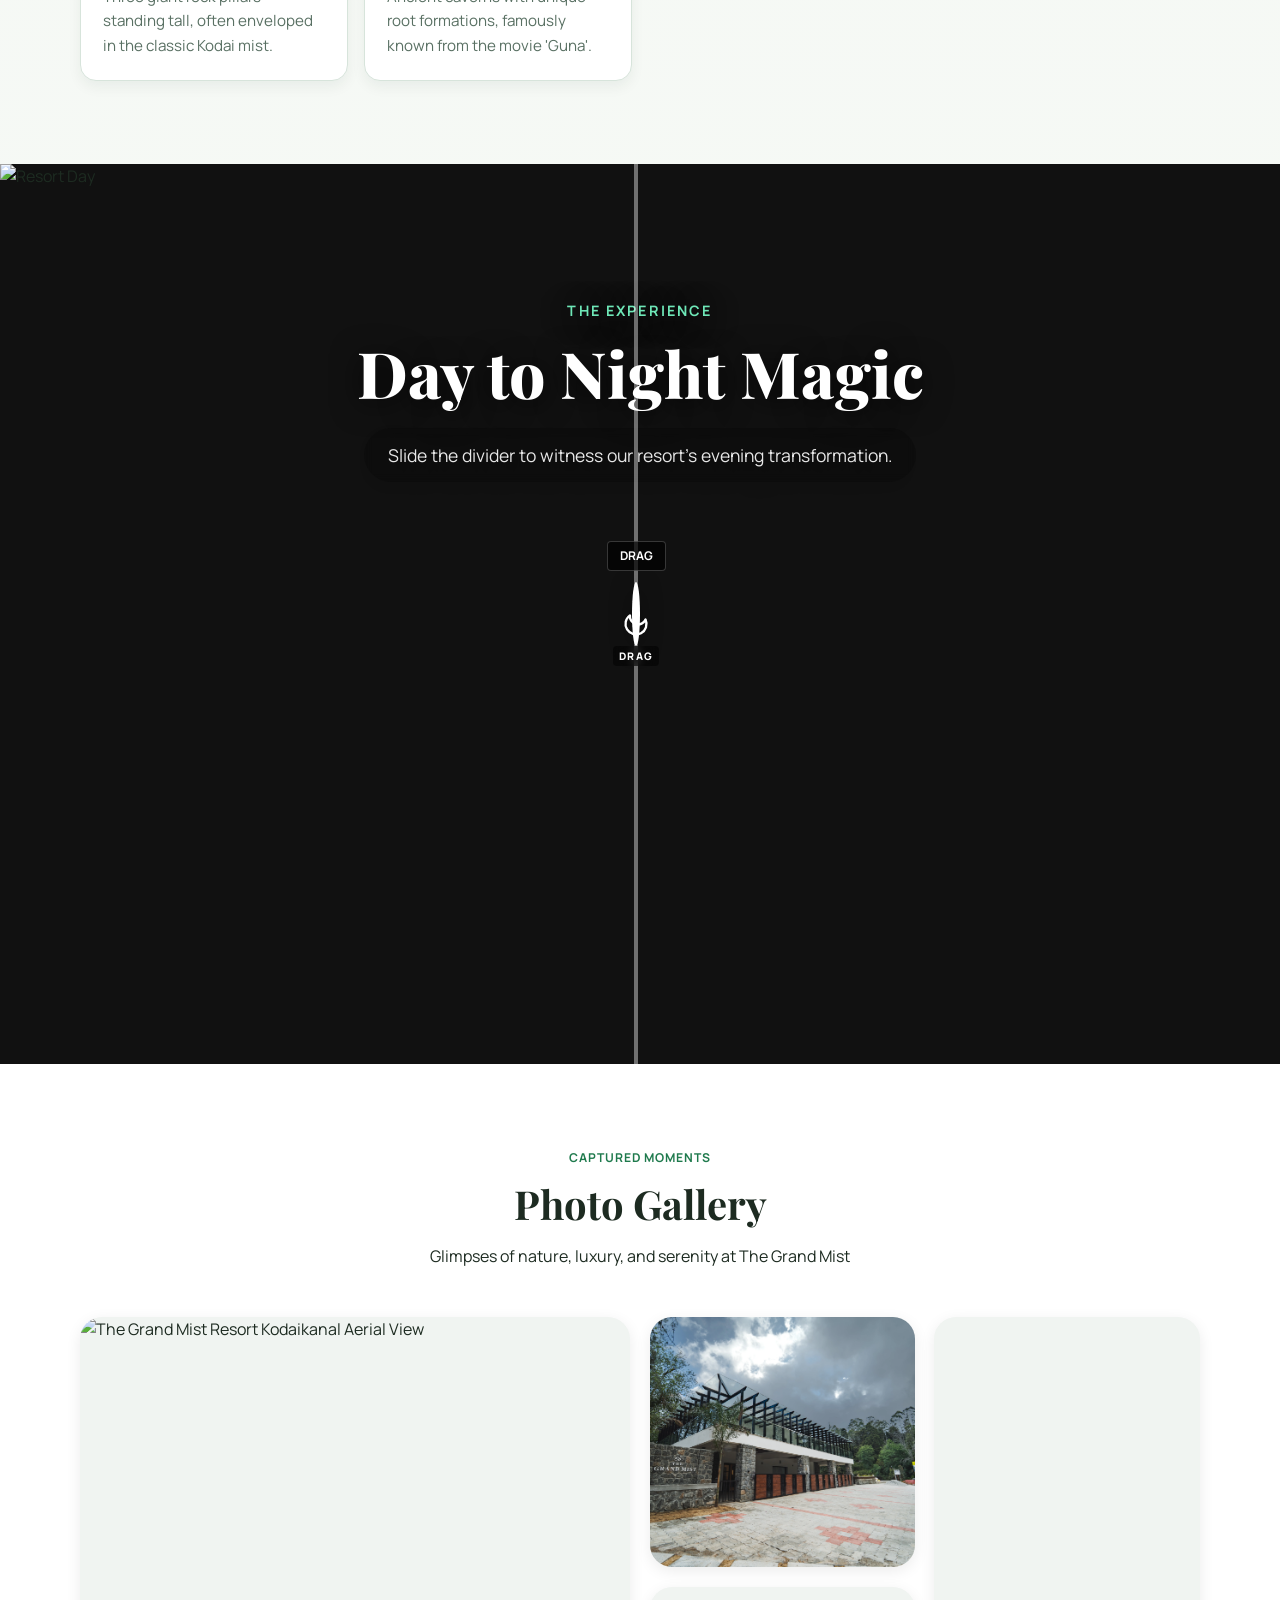
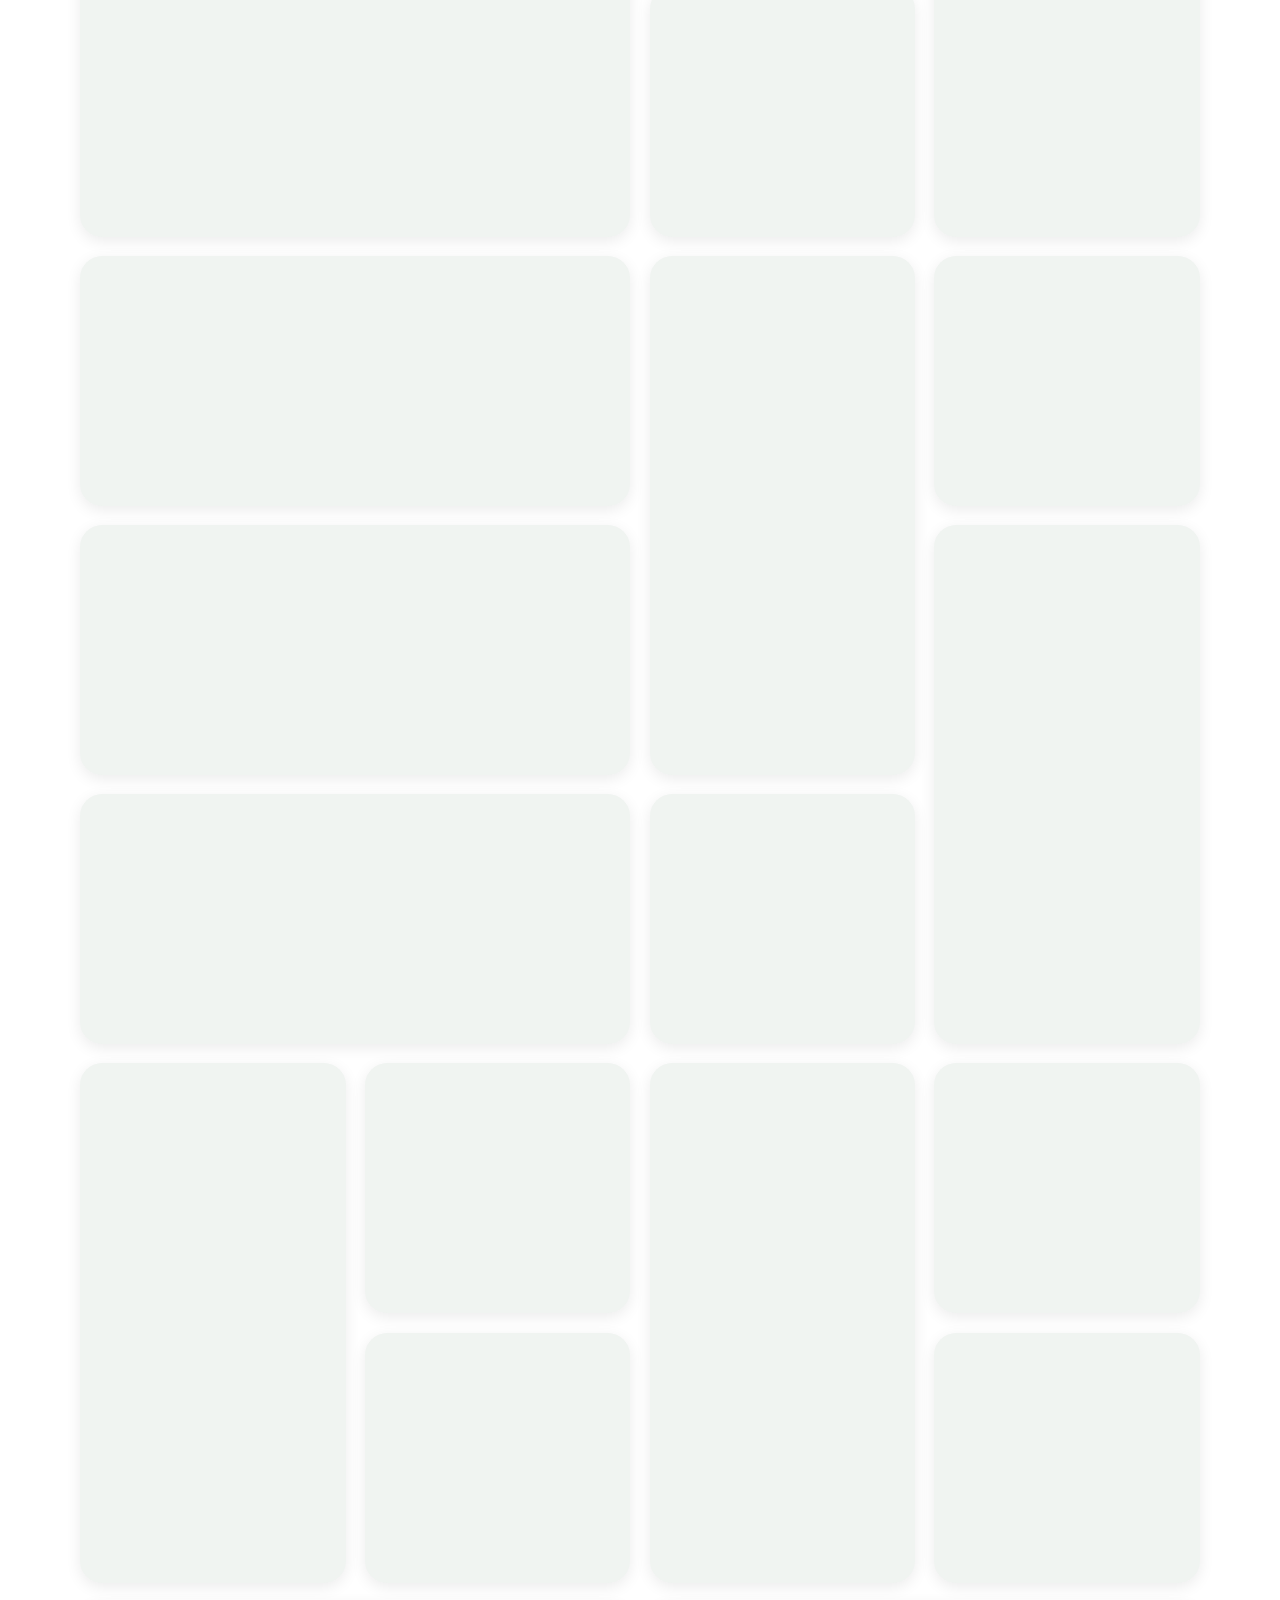
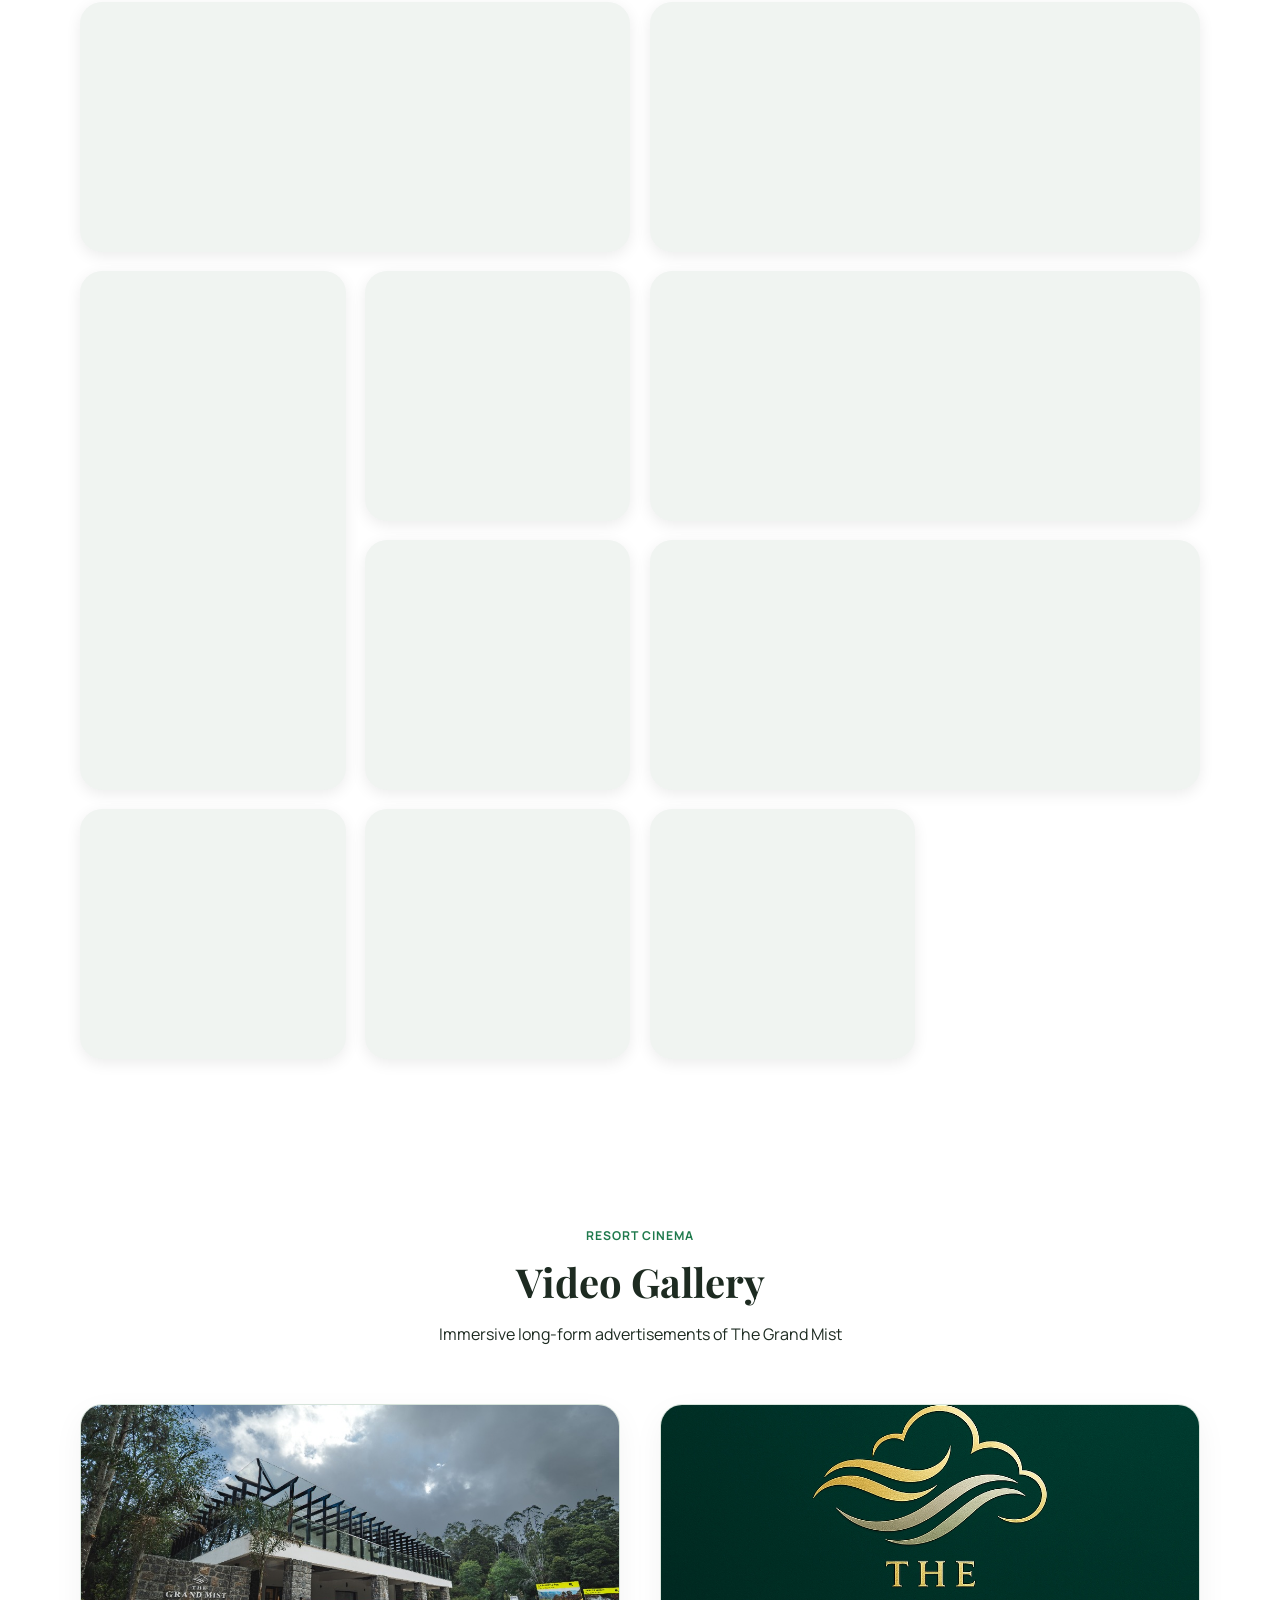
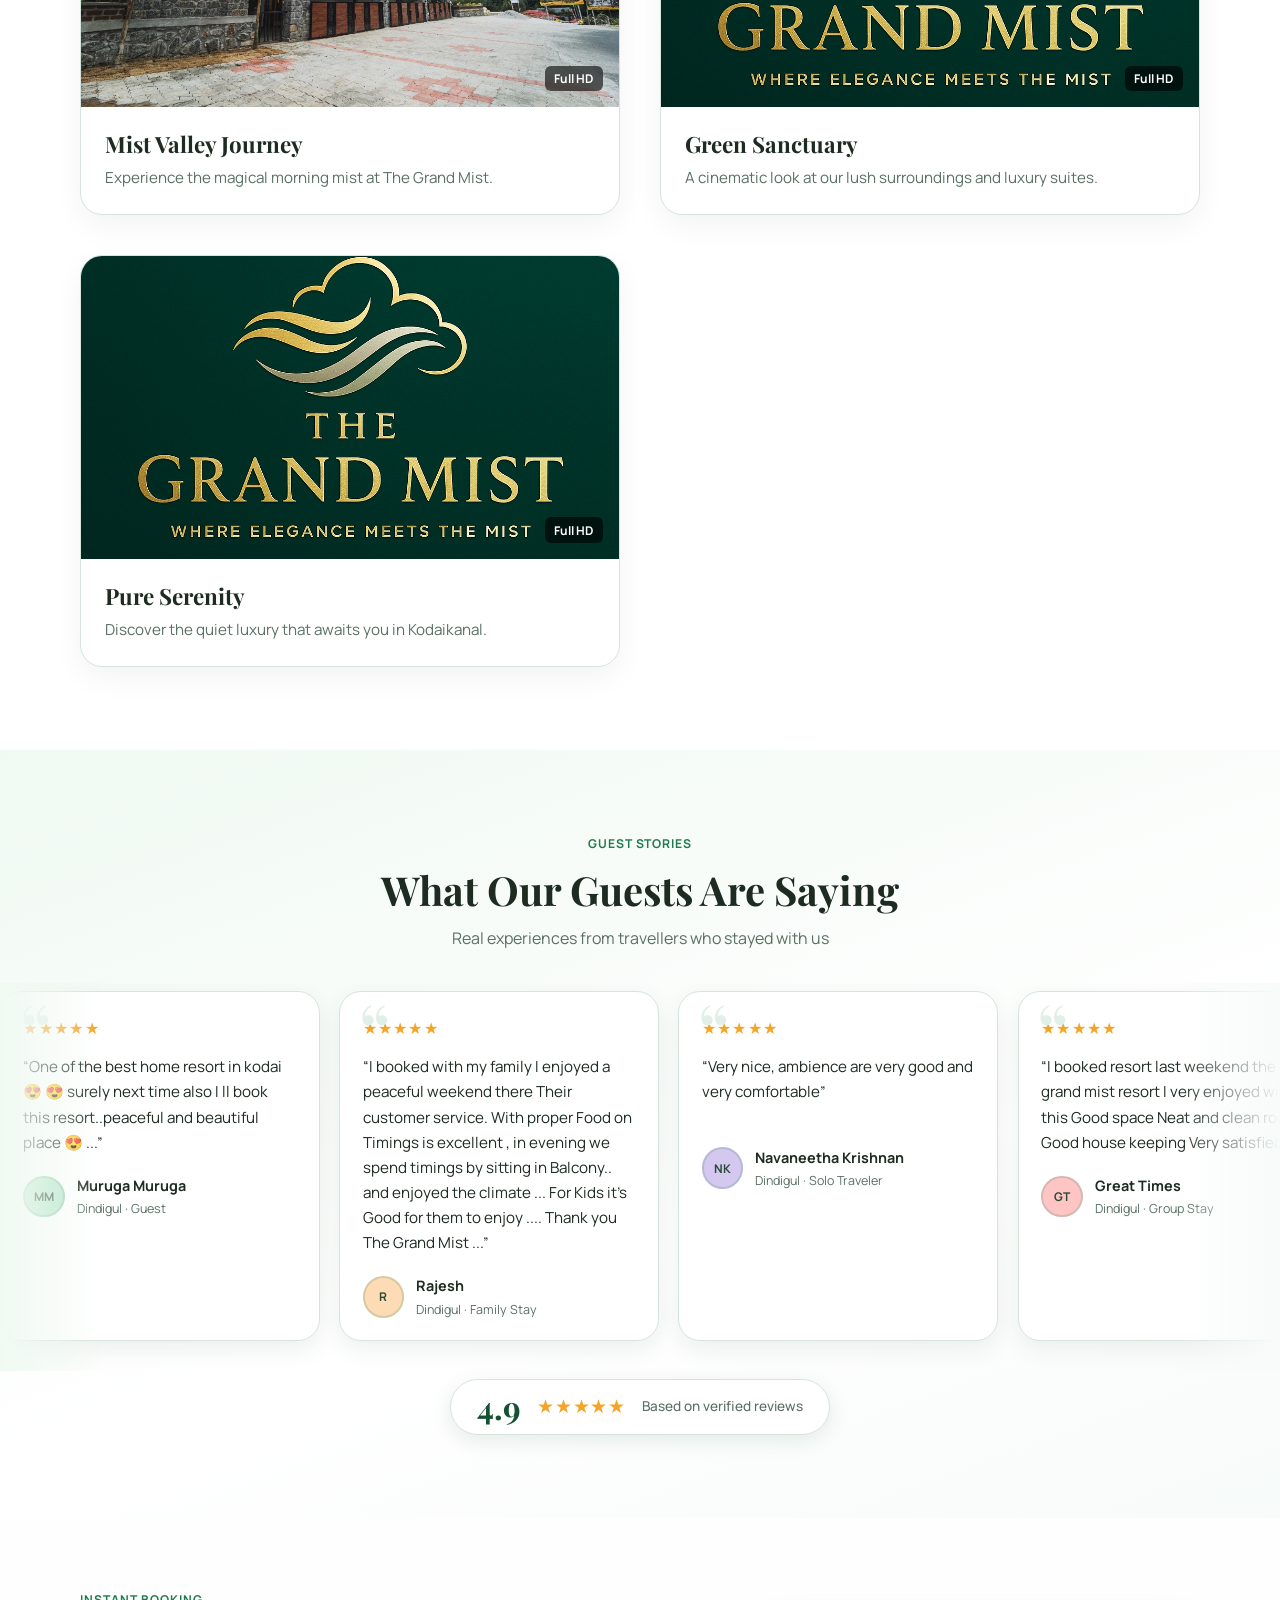
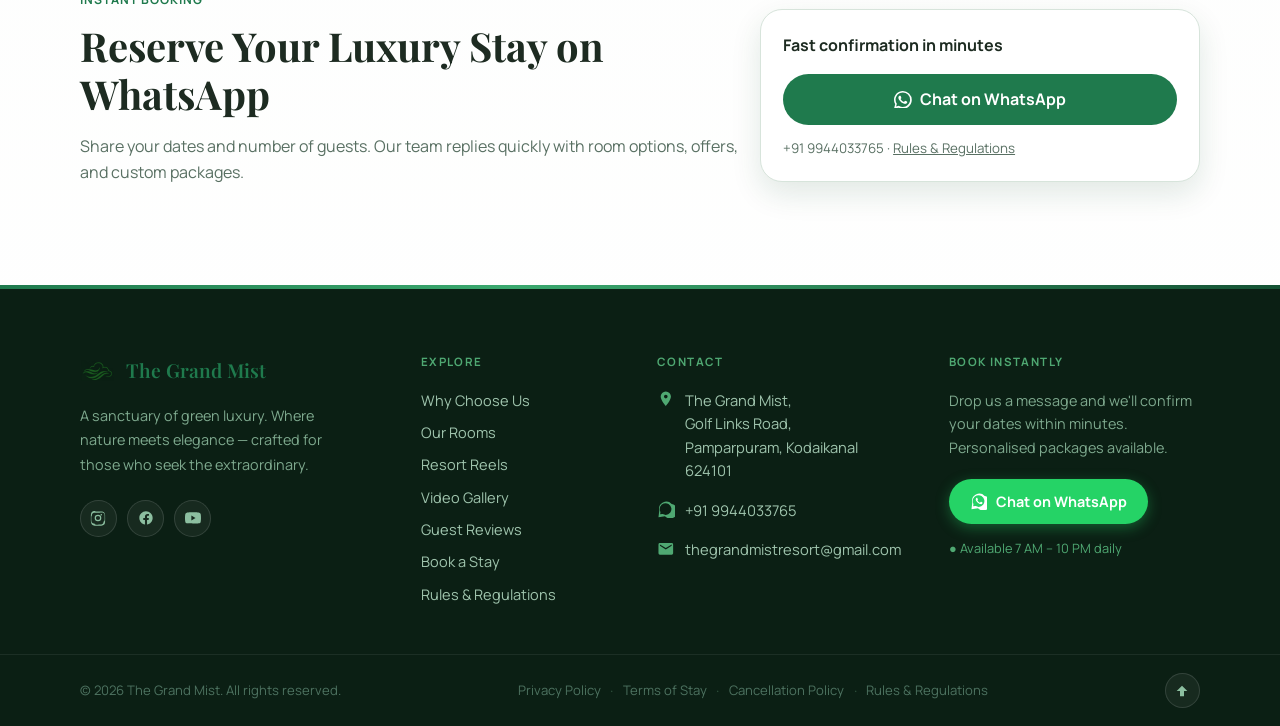
==== commit bc579f44: "feat: add Important Information and Rules & Regulations sections to landing page" ====
--- a/index.html
+++ b/index.html
@@ -390,25 +390,7 @@
             <h3>Parking</h3>
             <p>Safe and free parking for your cars so you do not have to worry.</p>
           </article>
-          <article class="feature-card">
-            <span class="icon-wrap">
-              <svg viewBox="0 0 24 24" aria-hidden="true">
-                <path d="M3 7h18v10H3V7Zm2 2v6h14V9H5Zm4 10h6v2H9v-2Z" />
-              </svg>
-            </span>
-            <h3>Campfire</h3>
-            <p>Enjoy a warm fire outside at night, talk with friends, and look at the stars.</p>
-          </article>
-
-          <article class="feature-card">
-            <span class="icon-wrap">
-              <svg viewBox="0 0 24 24" aria-hidden="true">
-                <path d="M2 11h20v2H2v-2Zm2-6h4v4H4V5Zm12 0h4v4h-4V5ZM4 15h4v4H4v-4Zm12 0h4v4h-4v-4Z" />
-              </svg>
-            </span>
-            <h3>Smart Kitchen</h3>
-            <p>A kitchen with modern machines and a place to eat your meals.</p>
-          </article>
+
           <article class="feature-card">
             <span class="icon-wrap">
               <svg viewBox="0 0 24 24" aria-hidden="true">
@@ -433,6 +415,147 @@
       </div>
     </section>
 
+    <!-- ===== IMPORTANT INFORMATION SECTION ===== -->
+    <section class="section" id="important-info" style="background: #f8faf9; border-top: 1px solid #e2e8f0;">
+      <div class="container">
+        <div class="section-heading">
+          <p class="eyebrow green">Safety & Guidelines</p>
+          <h2>Important Information</h2>
+          <p class="rooms-sub">Essential details to ensure a safe and pleasant stay at The Grand Mist.</p>
+        </div>
+        <div class="feature-grid">
+
+          <article class="feature-card">
+            <span class="icon-wrap">
+              <svg viewBox="0 0 24 24" aria-hidden="true" fill="none" stroke="currentColor" stroke-width="2">
+                <circle cx="12" cy="12" r="10"></circle>
+                <line x1="12" y1="8" x2="12" y2="12"></line>
+                <line x1="12" y1="16" x2="12.01" y2="16"></line>
+              </svg>
+            </span>
+            <h3>Campfire (Paid Service)</h3>
+            <p>Enjoy a warm fire outside at night. Each guest gets 1 hour of warmth under the stars.</p>
+          </article>
+
+          <article class="feature-card highlighted-warn">
+            <span class="icon-wrap">
+              <svg viewBox="0 0 24 24" aria-hidden="true" fill="currentColor">
+                <path d="M13 2L3 14h7v8l11-12h-7l4-8z" />
+              </svg>
+            </span>
+            <h3>Power & Safety</h3>
+            <p>24/7 UPS power backup. <strong>Warning:</strong> High voltage appliances (heaters, irons) are strictly NOT allowed.</p>
+          </article>
+
+          <article class="feature-card">
+            <span class="icon-wrap">
+              <svg viewBox="0 0 24 24" aria-hidden="true" fill="none" stroke="currentColor" stroke-width="2">
+                <path d="M14 2H6a2 2 0 0 0-2 2v16a2 2 0 0 0 2 2h12a2 2 0 0 0 2-2V8z"></path>
+                <polyline points="14 2 14 8 20 8"></polyline>
+                <line x1="16" y1="13" x2="8" y2="13"></line>
+                <line x1="16" y1="17" x2="8" y2="17"></line>
+              </svg>
+            </span>
+            <h3>Rules & Regulations</h3>
+            <p>Please follow our official resort policies. <a href="#rules" style="color: var(--primary); font-weight: 700; text-decoration: underline;">See Full Rules Below</a></p>
+          </article>
+
+        </div>
+      </div>
+    </section>
+
+    <!-- ===== RULES & REGULATIONS SECTION ===== -->
+    <section class="section section-alt" id="rules">
+      <div class="container">
+        <div class="section-heading">
+          <p class="eyebrow green">Policies</p>
+          <h2>Rules & Regulations</h2>
+          <p class="rooms-sub">To maintain the sanctuary of The Grand Mist, we kindly ask our guests to follow these guidelines.</p>
+        </div>
+        
+        <div class="rules-container">
+          <div class="rules-grid-main">
+            <div class="rule-item">
+              <div class="rule-header">
+                <span class="rule-emoji">🕒</span>
+                <h3>Check-in / Check-out</h3>
+              </div>
+              <ul>
+                <li>Check-in: <strong>11:00 AM</strong></li>
+                <li>Check-out: <strong>10:00 AM</strong></li>
+              </ul>
+            </div>
+            <div class="rule-item">
+              <div class="rule-header">
+                <span class="rule-emoji">👥</span>
+                <h3>Occupancy</h3>
+              </div>
+              <ul>
+                <li>Max 4 persons per room (2 Adults, 2 Kids >10yrs).</li>
+                <li>Extra person will be charged accordingly.</li>
+                <li>Valid ID proof is mandatory at check-in.</li>
+              </ul>
+            </div>
+            <div class="rule-item">
+              <div class="rule-header">
+                <span class="rule-emoji">🤫</span>
+                <h3>Silence & Conduct</h3>
+              </div>
+              <ul>
+                <li>Maintain silence after 10:00 PM.</li>
+                <li>No loud music or parties allowed on premises.</li>
+                <li>Please respect the privacy of other guests.</li>
+              </ul>
+            </div>
+            <div class="rule-item">
+              <div class="rule-header">
+                <span class="rule-emoji">🚭</span>
+                <h3>Smoking & Alcohol</h3>
+              </div>
+              <ul>
+                <li>Smoking inside rooms is strictly prohibited.</li>
+                <li>Use designated outdoor areas only.</li>
+                <li>Illegal substances are strictly prohibited.</li>
+              </ul>
+            </div>
+            <div class="rule-item">
+              <div class="rule-header">
+                <span class="rule-emoji">🍽️</span>
+                <h3>Food Policy</h3>
+              </div>
+              <ul>
+                <li>Outside food allowed (Dining Area usage only).</li>
+                <li>Inform management in advance for meal requests.</li>
+              </ul>
+            </div>
+            <div class="rule-item">
+              <div class="rule-header">
+                <span class="rule-emoji">🛡️</span>
+                <h3>Safety & Damages</h3>
+              </div>
+              <ul>
+                <li>Damages to resort property will be charged.</li>
+                <li>Turn off lights/geyser when not in use.</li>
+                <li>Lock doors properly when leaving your room.</li>
+              </ul>
+            </div>
+          </div>
+
+          <div class="rules-highlight-box">
+            <div class="rule-header">
+              <span class="rule-emoji">⚖️</span>
+              <h3>Legal & Security Policy</h3>
+            </div>
+            <p>Any form of illegal activity is strictly prohibited. Management reserves the right to inform local authorities and cancel bookings without refund in case of violations.</p>
+            <div class="rules-contact-strip">
+              <span>88255 64788</span>
+              <span class="dot-sep"></span>
+              <span>99440 33765</span>
+            </div>
+          </div>
+        </div>
+      </div>
+    </section>
 
     <section class="section" id="tourist-places">
       <div class="container">
@@ -1183,7 +1306,7 @@
             </span>
             Chat on WhatsApp
           </a>
-          <small>+91 9944033765</small>
+          <small>+91 9944033765 &middot; <a href="#rules" style="color: inherit; text-decoration: underline;">Rules & Regulations</a></small>
         </div>
       </div>
     </section>
@@ -1241,6 +1364,7 @@
             <li><a href="#video-gallery">Video Gallery</a></li>
             <li><a href="#reviews">Guest Reviews</a></li>
             <li><a href="#booking">Book a Stay</a></li>
+            <li><a href="#rules">Rules & Regulations</a></li>
           </ul>
         </div>
 
@@ -1302,6 +1426,8 @@
           <a href="javascript:void(0)" onclick="openPolicy('terms')">Terms of Stay</a>
           <span aria-hidden="true">&middot;</span>
           <a href="javascript:void(0)" onclick="openPolicy('cancellation')">Cancellation Policy</a>
+          <span aria-hidden="true">&middot;</span>
+          <a href="#rules">Rules & Regulations</a>
         </div>
         <a href="#home" class="back-to-top" aria-label="Back to top">
           <svg viewBox="0 0 24 24" aria-hidden="true">
--- a/styles.css
+++ b/styles.css
@@ -2911,3 +2911,178 @@
     padding-top: 2.5rem;
   }
 }
+
+/* ──────────────────────────────────────────
+   Important Information - CENTERED
+────────────────────────────────────────── */
+#important-info .feature-grid {
+  display: flex;
+  flex-wrap: wrap;
+  justify-content: center; /* This centers the items horizontally */
+  align-items: stretch;
+  gap: 2rem;
+  max-width: 1100px;
+  margin: 0 auto;
+}
+
+#important-info .feature-card {
+  flex: 0 1 320px; /* Base width of 320px, don't grow too much */
+  margin: 0;
+}
+
+#important-info .feature-card.highlighted-warn {
+  border: 2px solid #ef4444 !important;
+  background: #fff8f8 !important;
+}
+
+#important-info .feature-card.highlighted-warn h3 {
+  color: #9f1239;
+}
+
+/* ──────────────────────────────────────────
+   Rules & Regulations - PREMIUM CENTERED
+────────────────────────────────────────── */
+#rules .rules-container {
+  max-width: 1050px;
+  margin: 0 auto;
+}
+
+.rules-grid-main {
+  display: flex;
+  flex-wrap: wrap;
+  justify-content: center; /* Centers the whole row of cards */
+  gap: 2.5rem;
+  margin-bottom: 4rem;
+}
+
+.rule-item {
+  flex: 0 1 320px; /* Ensure they have a consistent width */
+  background: var(--surface);
+  padding: 2.8rem 2.2rem;
+  border-radius: var(--radius-md);
+  box-shadow: var(--shadow-sm);
+  display: flex;
+  flex-direction: column;
+  align-items: center; /* Center content inside horizontally */
+  text-align: center;   /* Center text inside */
+  border: 1px solid var(--border);
+  transition: transform 0.3s cubic-bezier(0.175, 0.885, 0.32, 1.275), box-shadow 0.3s ease;
+}
+
+.rule-item:hover {
+  transform: translateY(-8px);
+  box-shadow: var(--shadow-md);
+}
+
+.rule-header {
+  display: flex;
+  flex-direction: column; /* Icon above title */
+  align-items: center;
+  gap: 1.2rem;
+  margin-bottom: 2rem;
+}
+
+.rule-emoji {
+  width: 72px;
+  height: 72px;
+  font-size: 2rem;
+  background: var(--bg-alt);
+  border-radius: 50%;
+  display: flex;
+  align-items: center;
+  justify-content: center;
+  box-shadow: inset 0 0 0 1px rgba(0,0,0,0.05);
+}
+
+.rule-header h3 {
+  font-size: 1.45rem;
+  margin: 0;
+  font-family: "Playfair Display", serif;
+  color: var(--primary-dark);
+  font-weight: 700;
+}
+
+.rule-item ul {
+  width: 100%;
+  list-style: none;
+  padding: 0;
+  margin: 0;
+  display: flex;
+  flex-direction: column;
+  gap: 1rem;
+}
+
+.rule-item ul li {
+  font-size: 1.05rem;
+  color: var(--muted);
+  line-height: 1.6;
+}
+
+.rule-item ul li strong {
+  color: var(--text);
+  font-weight: 700;
+}
+
+/* Legal Footer Centering */
+.rules-highlight-box {
+  background: var(--surface);
+  padding: 3.5rem 2.5rem;
+  border-radius: var(--radius-lg);
+  border: 2px solid #fee2e2;
+  box-shadow: 0 20px 50px rgba(159, 18, 57, 0.05);
+  text-align: center;
+  max-width: 850px;
+  margin: 0 auto;
+  position: relative;
+}
+
+.rules-highlight-box::before {
+  content: "";
+  position: absolute;
+  top: 0;
+  left: 0;
+  right: 0;
+  height: 5px;
+  background: #ef4444;
+}
+
+.rules-highlight-box h3 {
+  font-family: "Playfair Display", serif;
+  font-size: 1.8rem;
+  color: #981b1b;
+  margin-bottom: 1.2rem;
+}
+
+.rules-highlight-box p {
+  font-size: 1.15rem;
+  color: var(--text);
+  max-width: 70ch;
+  margin: 0 auto 2.5rem;
+  line-height: 1.8;
+}
+
+.rules-contact-strip {
+  display: flex;
+  align-items: center;
+  justify-content: center;
+  gap: 2rem;
+  font-weight: 800;
+  font-size: 1.5rem;
+  color: var(--primary);
+  font-family: "Playfair Display", serif;
+}
+
+@media (max-width: 768px) {
+  #important-info .feature-grid,
+  .rules-grid-main {
+    flex-direction: column;
+    align-items: center;
+  }
+  
+  .rule-item,
+  #important-info .feature-card {
+    width: 100%;
+    max-width: 400px;
+  }
+}
+
